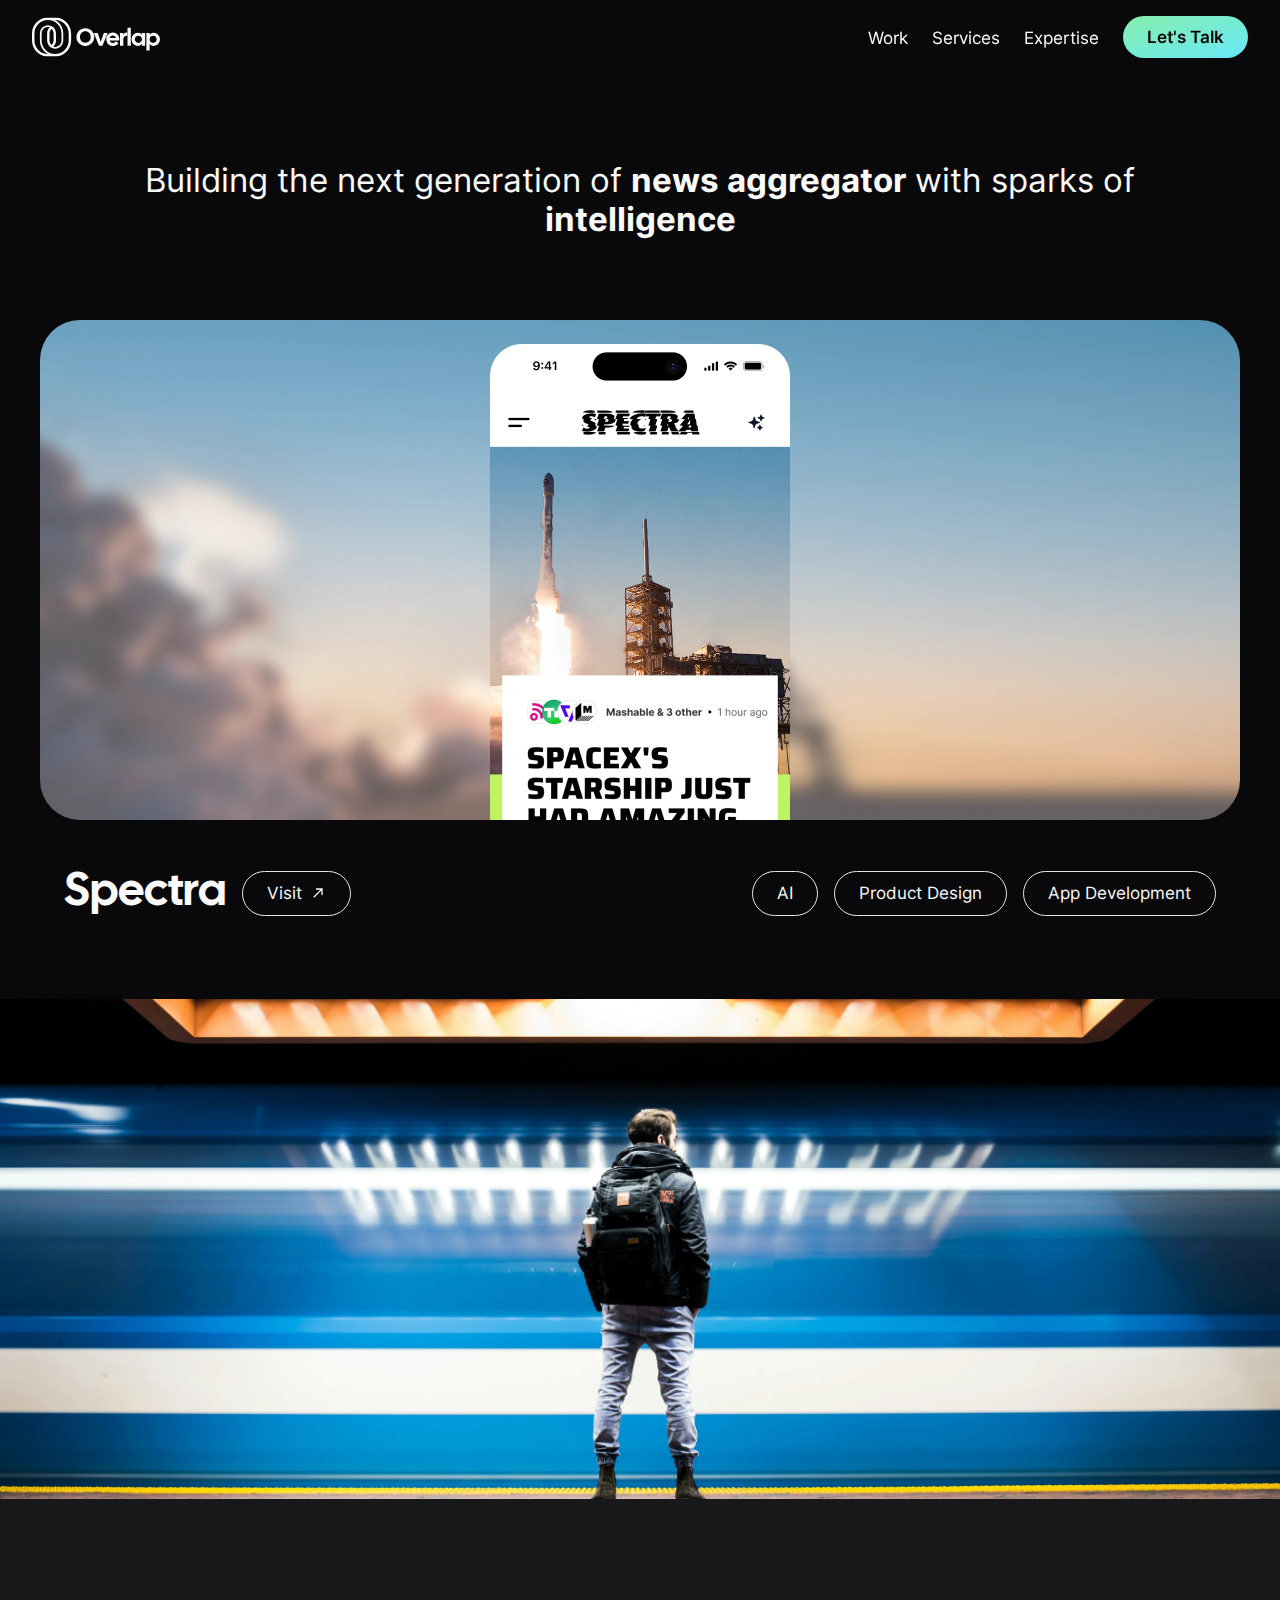
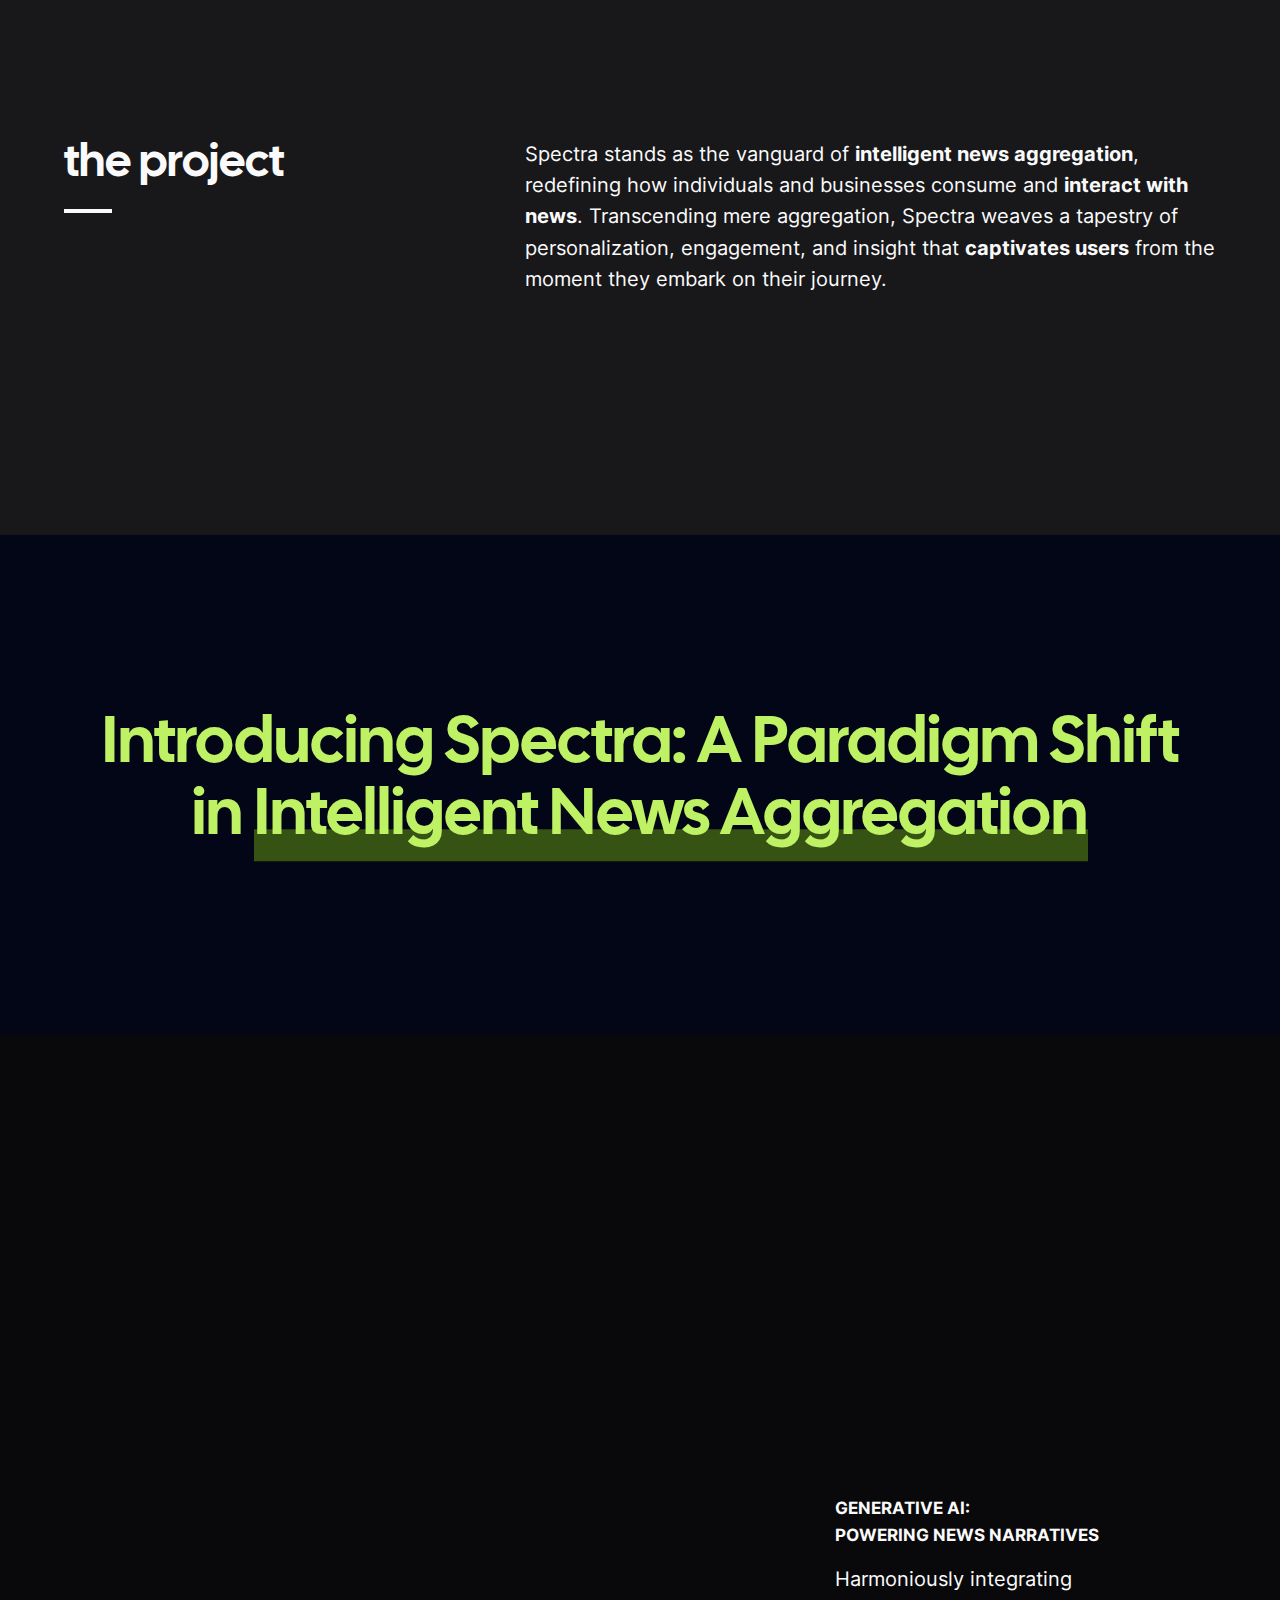
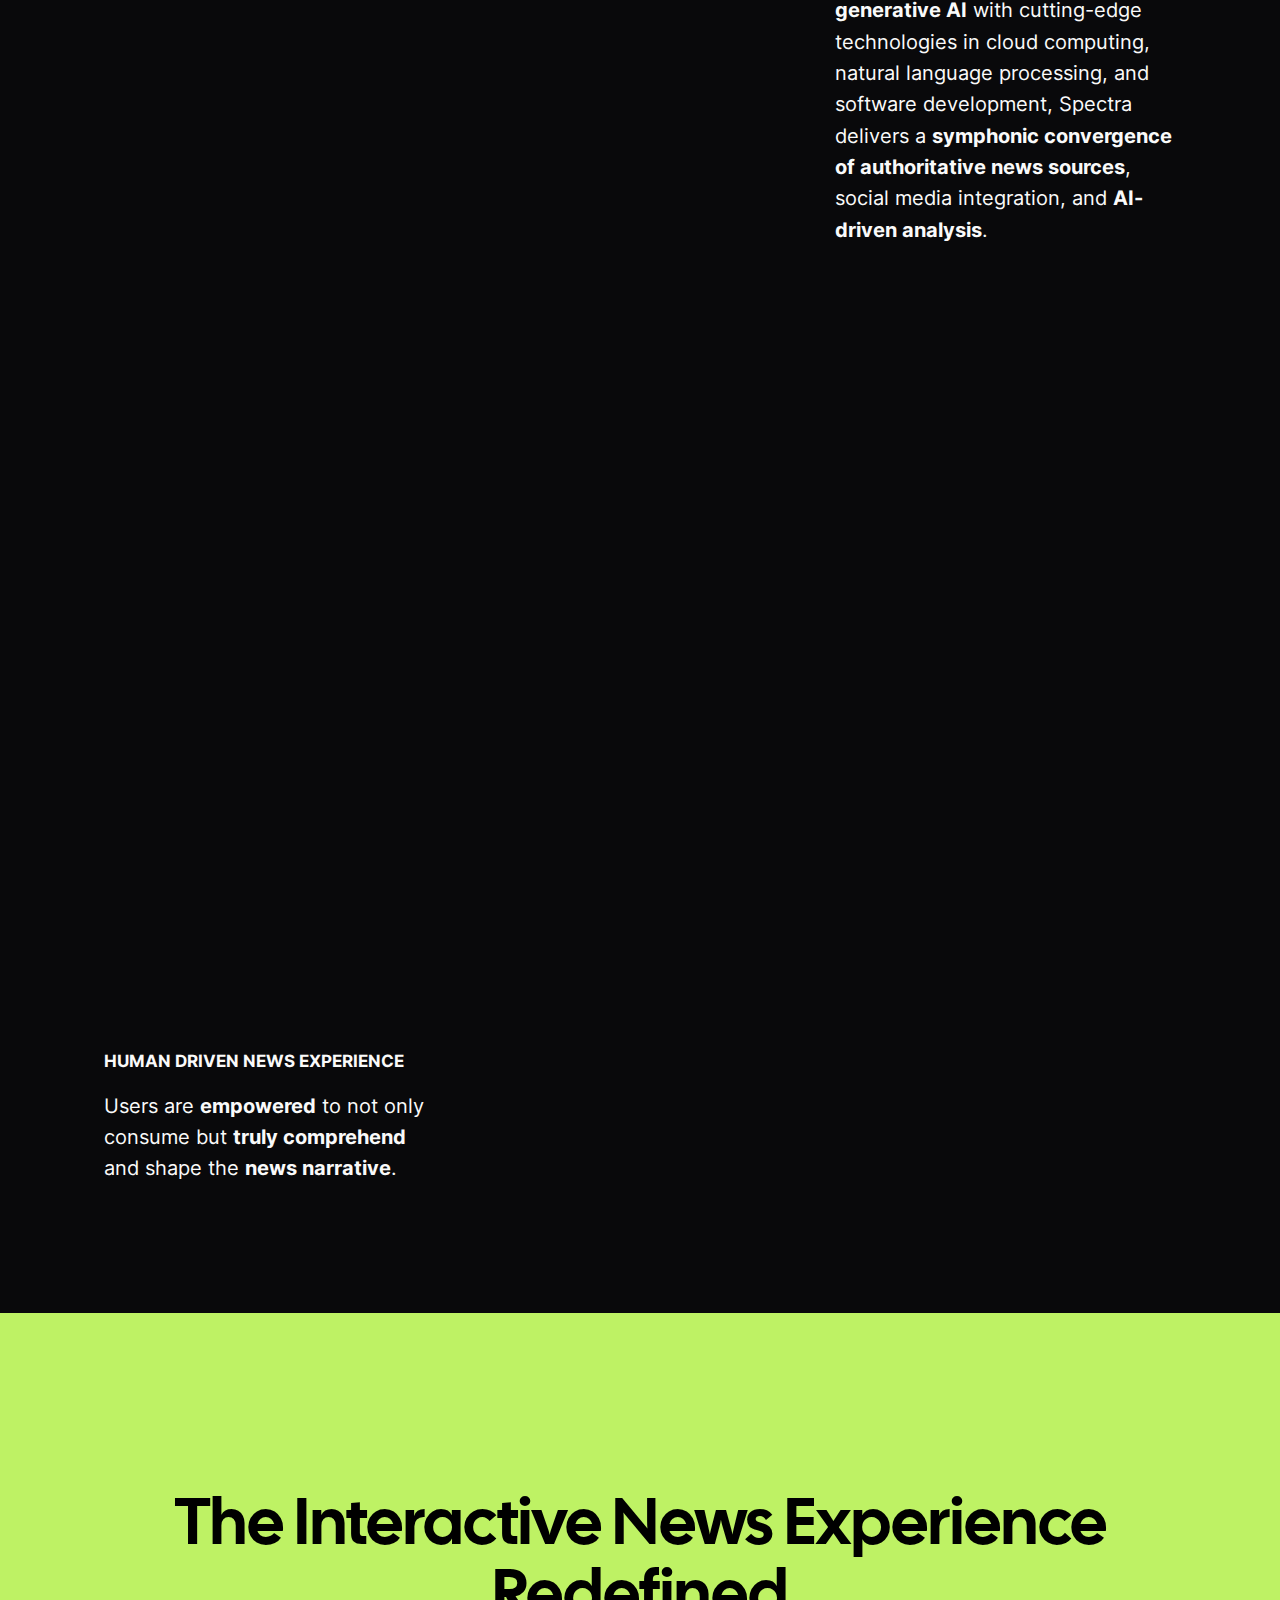
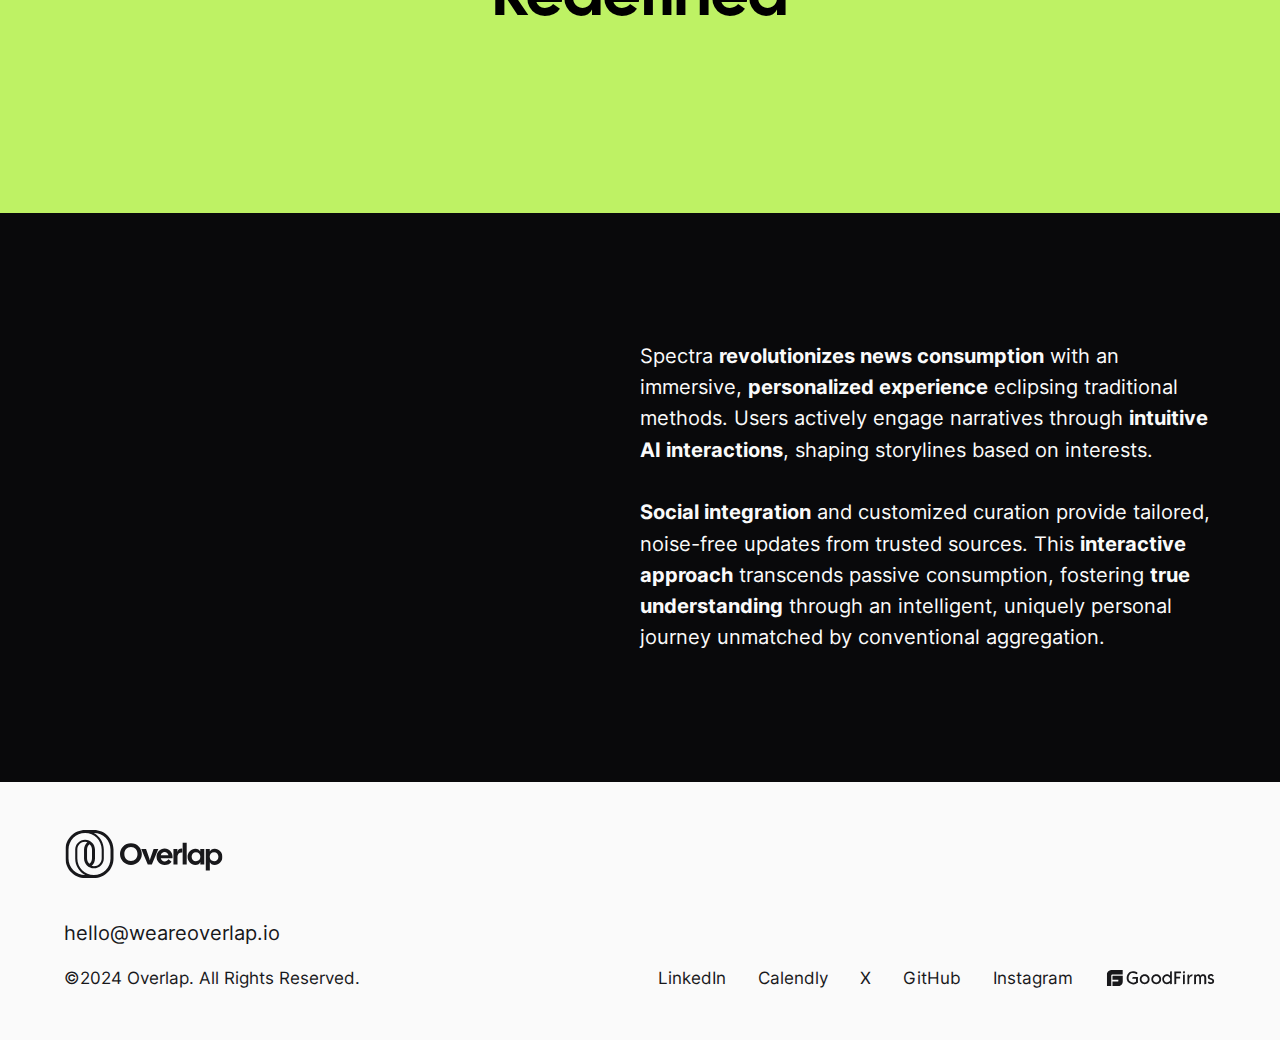
==== work/spectra/index.html @ ca57375c "Update from https://github.com/WeAreOverlap/astro-overlap-website/commit/2a3273e5caa249aabb0690906d7" ====
<!DOCTYPE html><html lang="en" class="h-full motion-safe:scroll-smooth" data-theme="dark"> <head><meta charset="UTF-8"><meta name="viewport" content="width=device-width"><meta name="generator" content="Astro v4.8.1"><title>Spectra: AI-Powered News Aggregation | Product Case Study</title><meta name="astro-view-transitions-enabled" content="true"><meta name="astro-view-transitions-fallback" content="animate"><meta name="description" content="We are Overlap. We build experience-first digital solutions."><!-- Sitemap --><link rel="sitemap" href="/sitemap-index.xml"><!-- Facebook Meta Tags --><meta property="og:title" content="Overlap"><meta property="og:type" content="website"><meta property="og:description" content="We are Overlap. We build experience-first digital solutions."><meta property="og:url" content="https://weareoverlap.io/"><meta property="og:image" content="https://weareoverlap.io/og-image.jpg"><!-- Twitter Meta Tags --><meta name="twitter:title" content="Overlap"><meta name="twitter:description" content="We are Overlap. We build experience-first digital solutions."><meta property="twitter:domain" content="https://weareoverlap.io/"><meta property="twitter:url" content="https://weareoverlap.io/"><meta name="twitter:image" content="https://weareoverlap.io/og-image.jpg"><meta name="twitter:card" content="summary_large_image"><!-- theme colors --><meta name="theme-color" content="#000000"><!-- Google Analytics --><script async src="https://www.googletagmanager.com/gtag/js?id=G-HFWYJ4C4JQ">
  // _
</script> <script>(function(){const id = "G-HFWYJ4C4JQ";

  (() => {
    window.dataLayer = window.dataLayer || [];
    function gtag() {
      dataLayer.push(arguments);
    }
    gtag('js', new Date());
    gtag('config', id);
  })();
})();</script><!-- initialize theme --><link rel="stylesheet" href="/_astro/index.C1uSgQ-Y.css">
<style>section[data-astro-cid-abkabo42]{overflow:clip}section[data-astro-cid-abkabo42] img[data-astro-cid-abkabo42]{-o-object-fit:cover;object-fit:cover;-o-object-position:top;object-position:top;animation:image-parallax linear both;animation-timeline:view(y)}@media (prefers-reduced-motion: reduce){section[data-astro-cid-abkabo42] img[data-astro-cid-abkabo42]{animation:none}}section.splash-component h2 strong{position:relative;display:inline-block}section.splash-component h2 strong:after{margin-top:-1.5rem;height:1rem;width:100%;border-color:currentColor;--tw-bg-opacity: 1;background-color:rgb(54 83 20 / var(--tw-bg-opacity));--tw-content: "";content:var(--tw-content)}@media (min-width: 640px){section.splash-component h2 strong:after{display:block;content:var(--tw-content);height:1.5rem}}@media (min-width: 1280px){section.splash-component h2 strong:after{content:var(--tw-content);height:2rem}}
</style><script type="module" src="/_astro/hoisted.CTef3Pqk.js"></script><style>[data-astro-transition-scope="astro-py5mjnzp-1"] { view-transition-name: Spectra; }@layer astro { ::view-transition-old(Spectra) { 
	animation-duration: 180ms;
	animation-timing-function: cubic-bezier(0.76, 0, 0.24, 1);
	animation-fill-mode: both;
	animation-name: astroFadeOut; }::view-transition-new(Spectra) { 
	animation-duration: 180ms;
	animation-timing-function: cubic-bezier(0.76, 0, 0.24, 1);
	animation-fill-mode: both;
	animation-name: astroFadeIn; }[data-astro-transition=back]::view-transition-old(Spectra) { 
	animation-duration: 180ms;
	animation-timing-function: cubic-bezier(0.76, 0, 0.24, 1);
	animation-fill-mode: both;
	animation-name: astroFadeOut; }[data-astro-transition=back]::view-transition-new(Spectra) { 
	animation-duration: 180ms;
	animation-timing-function: cubic-bezier(0.76, 0, 0.24, 1);
	animation-fill-mode: both;
	animation-name: astroFadeIn; } }[data-astro-transition-fallback="old"] [data-astro-transition-scope="astro-py5mjnzp-1"],
			[data-astro-transition-fallback="old"][data-astro-transition-scope="astro-py5mjnzp-1"] { 
	animation-duration: 180ms;
	animation-timing-function: cubic-bezier(0.76, 0, 0.24, 1);
	animation-fill-mode: both;
	animation-name: astroFadeOut; }[data-astro-transition-fallback="new"] [data-astro-transition-scope="astro-py5mjnzp-1"],
			[data-astro-transition-fallback="new"][data-astro-transition-scope="astro-py5mjnzp-1"] { 
	animation-duration: 180ms;
	animation-timing-function: cubic-bezier(0.76, 0, 0.24, 1);
	animation-fill-mode: both;
	animation-name: astroFadeIn; }[data-astro-transition=back][data-astro-transition-fallback="old"] [data-astro-transition-scope="astro-py5mjnzp-1"],
			[data-astro-transition=back][data-astro-transition-fallback="old"][data-astro-transition-scope="astro-py5mjnzp-1"] { 
	animation-duration: 180ms;
	animation-timing-function: cubic-bezier(0.76, 0, 0.24, 1);
	animation-fill-mode: both;
	animation-name: astroFadeOut; }[data-astro-transition=back][data-astro-transition-fallback="new"] [data-astro-transition-scope="astro-py5mjnzp-1"],
			[data-astro-transition=back][data-astro-transition-fallback="new"][data-astro-transition-scope="astro-py5mjnzp-1"] { 
	animation-duration: 180ms;
	animation-timing-function: cubic-bezier(0.76, 0, 0.24, 1);
	animation-fill-mode: both;
	animation-name: astroFadeIn; }</style><link rel="apple-touch-icon" sizes="57x57" href="/apple-touch-icon-57x57.png"><link rel="apple-touch-icon" sizes="60x60" href="/apple-touch-icon-60x60.png"><link rel="apple-touch-icon" sizes="72x72" href="/apple-touch-icon-72x72.png"><link rel="apple-touch-icon" sizes="76x76" href="/apple-touch-icon-76x76.png"><link rel="apple-touch-icon" sizes="114x114" href="/apple-touch-icon-114x114.png"><link rel="apple-touch-icon" sizes="120x120" href="/apple-touch-icon-120x120.png"><link rel="apple-touch-icon" sizes="144x144" href="/apple-touch-icon-144x144.png"><link rel="apple-touch-icon" sizes="152x152" href="/apple-touch-icon-152x152.png"><link rel="apple-touch-icon" sizes="167x167" href="/apple-touch-icon-167x167.png"><link rel="apple-touch-icon" sizes="180x180" href="/apple-touch-icon-180x180.png"><link rel="apple-touch-icon" sizes="1024x1024" href="/apple-touch-icon-1024x1024.png"><link rel="apple-touch-icon" sizes="180x180" href="/apple-touch-icon-precomposed.png"><link rel="apple-touch-icon" sizes="180x180" href="/apple-touch-icon.png"><meta name="apple-mobile-web-app-capable" content="yes"><meta name="apple-mobile-web-app-status-bar-style" content="black"><meta name="apple-mobile-web-app-title" content="Overlap"><link rel="manifest" href="/manifest.webmanifest"><meta name="mobile-web-app-capable" content="yes"><meta name="theme-color" content="#09090B"><meta name="application-name" content="Overlap"><meta name="msapplication-TileColor" content="#09090B"><meta name="msapplication-TileImage" content="/mstile-144x144.png"><meta name="msapplication-config" content="/browserconfig.xml"><link rel="icon" type="image/x-icon" href="/favicon.ico" media="(prefers-color-scheme: light)"><link rel="icon" type="image/png" sizes="16x16" href="/favicon-16x16.png"  media="(prefers-color-scheme: light)"><link rel="icon" type="image/png" sizes="32x32" href="/favicon-32x32.png"  media="(prefers-color-scheme: light)"><link rel="icon" type="image/png" sizes="48x48" href="/favicon-48x48.png"  media="(prefers-color-scheme: light)"><link rel="icon" type="image/svg+xml" href="/favicon.svg"><link rel="icon" type="image/x-icon" href="/favicon-dark.ico" media="(prefers-color-scheme: dark)"><link rel="icon" type="image/png" sizes="16x16" href="/favicon-16x16-dark.png"  media="(prefers-color-scheme: dark)"><link rel="icon" type="image/png" sizes="32x32" href="/favicon-32x32-dark.png"  media="(prefers-color-scheme: dark)"><link rel="icon" type="image/png" sizes="48x48" href="/favicon-48x48-dark.png"  media="(prefers-color-scheme: dark)"><link rel="mask-icon" href="/safari-pinned-tab.svg" color="#09090B"><link rel="yandex-tableau-widget" href="/yandex-browser-manifest.json"></head> <body class="h-full overflow-x-hidden bg-default text-default text-base selection:bg-secondary selection:text-white"> <header id="page-header" class="fixed top-0 z-20 flex w-full items-center justify-between border-b border-transparent px-8 py-4 text-default" data-astro-transition-persist="header" data-astro-cid-4wsjtibl> <button id="open-nav-button" type="button" class="btn sm:hidden" aria-label="Navigation" data-astro-cid-4wsjtibl> <svg width="1em" height="1em" viewBox="0 0 24 24" class="size-8" data-astro-cid-4wsjtibl data-icon="mdi:menu">  <symbol id="ai:mdi:menu"><path fill="currentColor" d="M3 6h18v2H3zm0 5h18v2H3zm0 5h18v2H3z"/></symbol><use xlink:href="#ai:mdi:menu"></use>  </svg> </button> <a class="absolute left-1/2 top-1/2 flex -translate-x-1/2 -translate-y-1/2 transform items-center gap-3 hover:!text-default sm:relative sm:left-auto sm:transform-none" href="/" data-astro-cid-4wsjtibl> <h1 class="sr-only" data-astro-cid-4wsjtibl>Overlap</h1> <svg width="3.28em" height="1em" viewBox="0 0 1779 544" class="h-10 w-32" data-astro-cid-4wsjtibl data-icon="wordmark">  <symbol id="ai:local:wordmark"><g fill="currentColor"><path d="M1589.7 460V215.2h45.22v28.56c9.52-19.38 25.5-32.3 56.44-32.3 48.62 0 87.38 41.82 87.38 92.82 0 51-38.76 92.14-87.38 92.14-30.26 0-46.24-12.24-55.76-30.6V460h-45.9Zm44.54-155.72c0 27.54 19.38 50.66 49.64 50.66 29.24 0 48.96-24.14 48.96-51 0-27.54-19.72-51-48.96-51-30.26 0-49.64 23.8-49.64 51.34Zm-163.27 92.14c-48.62 0-87.38-41.14-87.38-92.14s38.76-92.82 87.38-92.82c30.6 0 46.58 12.58 56.1 31.62V215.2h45.56V392h-44.54v-28.9c-9.52 20.06-25.5 33.32-57.12 33.32Zm-41.48-92.48c0 26.86 19.72 51 48.96 51 30.26 0 49.64-23.12 49.64-50.66 0-27.54-19.38-51.34-49.64-51.34-29.24 0-48.96 23.46-48.96 51ZM1327.54 392V143.8h45.9V392h-45.9Zm-104.35 0V215.2h44.54v33.66c6.12-25.5 24.14-39.44 54.74-37.74v43.18h-6.46c-26.52 0-46.92 17.68-46.92 47.26V392h-45.9Zm-99.71 4.42c-54.74 0-91.46-41.48-91.46-92.48 0-51 38.42-93.16 91.46-93.16 53.04 0 89.76 42.16 89.76 93.16 0 5.1-.34 10.54-1.36 16.32h-132.26c5.1 20.74 20.74 35.36 43.86 35.36 19.72 0 35.02-10.2 43.18-23.8l35.7 26.86c-14.28 22.1-43.86 37.74-78.88 37.74Zm-43.86-110.5H1167c-5.1-19.72-21.76-35.7-44.2-35.7-21.76 0-38.08 14.62-43.18 35.7ZM932.109 392l-73.78-176.8h54.4l35.36 100.98c3.06 8.5 5.78 19.04 7.48 28.22 1.7-9.18 4.42-19.72 7.48-28.22l35.36-100.98h53.381L978.349 392h-46.24ZM741.6 396.42c-70.72 0-124.1-55.08-124.1-123.08 0-68.34 53.38-123.76 124.1-123.76 70.38 0 123.42 55.42 123.42 123.76 0 68-53.04 123.08-123.42 123.08Zm-74.8-123.08c0 43.18 28.56 78.88 74.8 78.88 45.9 0 74.12-35.7 74.12-78.88 0-43.18-28.22-79.56-74.12-79.56-46.24 0-74.8 36.38-74.8 79.56Z"/><path fill-rule="evenodd" d="M222 0C99.393 0 0 99.393 0 222v100c0 122.607 99.393 222 222 222h100c122.607 0 222-99.393 222-222V222C544 99.393 444.607 0 322 0H222Zm22 222c0-24.033 10.858-45.54 27.999-59.87C289.128 176.45 300 197.956 300 222v100c0 24.034-10.858 45.541-27.999 59.871C254.872 367.551 244 346.044 244 322V222ZM222 34C118.171 34 34 118.171 34 222v100c0 103.83 84.171 188 188 188h1.927C156.214 474.604 110 403.699 110 322V222c0-61.856 50.144-112 112-112s112 50.144 112 112v100c0 33.512-14.722 63.575-38.021 84.09A87.996 87.996 0 0 0 322 410c48.601 0 88-39.399 88-88V222c0-103.829-84.17-188-188-188Zm212 188c0-81.699-46.214-152.604-113.926-188H322c103.83 0 188 84.171 188 188v100c0 103.83-84.17 188-188 188-103.829 0-188-84.17-188-188V222c0-48.601 39.399-88 88-88a87.974 87.974 0 0 1 26.021 3.911C224.722 158.425 210 188.489 210 222v100c0 61.044 51.02 112 112 112 61.856 0 112-50.144 112-112V222Z" clip-rule="evenodd"/></g></symbol><use xlink:href="#ai:local:wordmark"></use>  </svg> </a> <div data-astro-cid-4wsjtibl> <div class="flex items-center gap-6" data-astro-cid-4wsjtibl> <nav class="hidden sm:block" data-astro-cid-4wsjtibl> <ul class="flex items-center gap-6" data-astro-cid-4wsjtibl> <li data-astro-cid-4wsjtibl> <a class="text-sm" href="/#work" data-astro-cid-4wsjtibl> Work </a> </li><li data-astro-cid-4wsjtibl> <a class="text-sm" href="/#services" data-astro-cid-4wsjtibl> Services </a> </li><li data-astro-cid-4wsjtibl> <a class="text-sm" href="/#expertise" data-astro-cid-4wsjtibl> Expertise </a> </li> </ul> </nav> <a class="rounded-full bg-gradient-to-br from-green-300 to-cyan-300 px-6 py-2 text-center font-semibold text-black text-sm hover:text-black hidden sm:block" aria-label="Let's Talk" href="mailto:hello@weareoverlap.io?subject=Let's talk!" target="_blank"> Let&#39;s Talk </a> <!--
  negative margin is sum of button width (6) and gap size of flex parent (6)
  TODO don't hardcode these values
--><button id="theme-switcher" type="button" class="-ml-12 origin-[right_center] scale-0 transition-all duration-500" data-astro-cid-grqczixo> <div id="icon-theme-light" data-astro-cid-grqczixo> <svg width="1em" height="1em" viewBox="0 0 24 24" class="size-6" data-astro-cid-grqczixo data-icon="mdi:white-balance-sunny">  <symbol id="ai:mdi:white-balance-sunny"><path fill="currentColor" d="m3.55 19.09l1.41 1.41l1.8-1.79l-1.42-1.42M12 6c-3.31 0-6 2.69-6 6s2.69 6 6 6s6-2.69 6-6c0-3.32-2.69-6-6-6m8 7h3v-2h-3m-2.76 7.71l1.8 1.79l1.41-1.41l-1.79-1.8M20.45 5l-1.41-1.4l-1.8 1.79l1.42 1.42M13 1h-2v3h2M6.76 5.39L4.96 3.6L3.55 5l1.79 1.81zM1 13h3v-2H1m12 9h-2v3h2"/></symbol><use xlink:href="#ai:mdi:white-balance-sunny"></use>  </svg> <span class="sr-only" data-astro-cid-grqczixo>Use light theme</span> </div> <div id="icon-theme-dark" class="hidden" data-astro-cid-grqczixo> <svg width="1em" height="1em" viewBox="0 0 24 24" class="size-6" data-astro-cid-grqczixo data-icon="mdi:weather-night">  <symbol id="ai:mdi:weather-night"><path fill="currentColor" d="m17.75 4.09l-2.53 1.94l.91 3.06l-2.63-1.81l-2.63 1.81l.91-3.06l-2.53-1.94L12.44 4l1.06-3l1.06 3zm3.5 6.91l-1.64 1.25l.59 1.98l-1.7-1.17l-1.7 1.17l.59-1.98L15.75 11l2.06-.05L18.5 9l.69 1.95zm-2.28 4.95c.83-.08 1.72 1.1 1.19 1.85c-.32.45-.66.87-1.08 1.27C15.17 23 8.84 23 4.94 19.07c-3.91-3.9-3.91-10.24 0-14.14c.4-.4.82-.76 1.27-1.08c.75-.53 1.93.36 1.85 1.19c-.27 2.86.69 5.83 2.89 8.02a9.96 9.96 0 0 0 8.02 2.89m-1.64 2.02a12.08 12.08 0 0 1-7.8-3.47c-2.17-2.19-3.33-5-3.49-7.82c-2.81 3.14-2.7 7.96.31 10.98c3.02 3.01 7.84 3.12 10.98.31"/></symbol><use xlink:href="#ai:mdi:weather-night"></use>  </svg> <span class="sr-only" data-astro-cid-grqczixo>Use dark theme</span> </div> </button>   </div> <div id="menu-modal" class="modal hidden" aria-hidden="true" data-astro-cid-4wsjtibl> <div class="fixed inset-0 bg-default px-8 py-4 text-default" data-astro-cid-4wsjtibl> <div class="flex flex-col space-y-8" role="dialog" aria-modal="true" data-astro-cid-4wsjtibl> <header class="text-left" data-astro-cid-4wsjtibl> <button id="close-nav-button" type="button" class="btn" aria-label="Close navigation" data-astro-cid-4wsjtibl> <svg width="1em" height="1em" viewBox="0 0 24 24" class="size-8" data-astro-cid-4wsjtibl data-icon="mdi:close">  <symbol id="ai:mdi:close"><path fill="currentColor" d="M19 6.41L17.59 5L12 10.59L6.41 5L5 6.41L10.59 12L5 17.59L6.41 19L12 13.41L17.59 19L19 17.59L13.41 12z"/></symbol><use xlink:href="#ai:mdi:close"></use>  </svg> </button> </header> <div class="flex justify-center" data-astro-cid-4wsjtibl> <svg width="1em" height="1em" viewBox="0 0 544 544" class="size-16" data-astro-cid-4wsjtibl data-icon="logomark">  <symbol id="ai:local:logomark"><path fill="currentColor" fill-rule="evenodd" d="M222 0C99.393 0 0 99.393 0 222v100c0 122.607 99.393 222 222 222h100c122.607 0 222-99.393 222-222V222C544 99.393 444.607 0 322 0H222Zm22 222c0-24.033 10.858-45.54 27.999-59.87C289.128 176.45 300 197.956 300 222v100c0 24.034-10.858 45.541-27.999 59.871C254.872 367.551 244 346.044 244 322V222ZM222 34C118.171 34 34 118.171 34 222v100c0 103.83 84.171 188 188 188h1.927C156.214 474.604 110 403.699 110 322V222c0-61.856 50.144-112 112-112s112 50.144 112 112v100c0 33.512-14.722 63.575-38.021 84.09A87.996 87.996 0 0 0 322 410c48.601 0 88-39.399 88-88V222c0-103.829-84.17-188-188-188Zm212 188c0-81.699-46.214-152.604-113.926-188H322c103.83 0 188 84.171 188 188v100c0 103.83-84.17 188-188 188-103.829 0-188-84.17-188-188V222c0-48.601 39.399-88 88-88a87.974 87.974 0 0 1 26.021 3.911C224.722 158.425 210 188.489 210 222v100c0 61.044 51.02 112 112 112 61.856 0 112-50.144 112-112V222Z" clip-rule="evenodd"/></symbol><use xlink:href="#ai:local:logomark"></use>  </svg> </div> <nav data-astro-cid-4wsjtibl> <ul class="flex flex-col" data-astro-cid-4wsjtibl> <li data-astro-cid-4wsjtibl> <a class="block py-4 text-center text-xl" href="/#work" data-astro-cid-4wsjtibl> Work </a> </li><li data-astro-cid-4wsjtibl> <a class="block py-4 text-center text-xl" href="/#services" data-astro-cid-4wsjtibl> Services </a> </li><li data-astro-cid-4wsjtibl> <a class="block py-4 text-center text-xl" href="/#expertise" data-astro-cid-4wsjtibl> Expertise </a> </li> </ul> </nav> <a class="rounded-full bg-gradient-to-br from-green-300 to-cyan-300 px-6 py-2 text-center font-semibold text-black text-sm hover:text-black m-auto mt-20" aria-label="Let's Talk" href="mailto:hello@weareoverlap.io?subject=Let's talk!" target="_blank"> Let&#39;s Talk </a> </div> </div> </div> </div> </header>  <noscript> <style>
    #open-nav-button {
      display: none;
    }
  </style> </noscript>   <article class="mb-10 mt-20 flex flex-col items-center px-5 sm:mb-20 sm:px-10"> <section class="flex h-60 max-w-6xl items-center"> <p class="w-full text-center text-2xl"> <fragment>
Building the next generation of <strong>news aggregator</strong> with sparks
      of <strong>intelligence</strong> </fragment> </p> </section> <section class="flex h-[200px] max-w-7xl overflow-hidden rounded-2xl bg-cover md:h-[300px] lg:h-[400px] lg:rounded-3xl xl:h-[500px] xl:rounded-[40px]" data-astro-transition-scope="astro-py5mjnzp-1"> <img src="/_astro/spectra-cover-full.CQCT8X9w_Z2eES1l.webp" class="object-cover" alt="Cover image of project Spectra" width="2560" height="1000" loading="lazy" decoding="async"> </section> <section class="flex w-full max-w-6xl flex-col justify-between gap-8 pt-4 text-center text-sm sm:flex-row sm:gap-6 sm:text-base md:pt-8 lg:gap-8 lg:pt-12 lg:text-lg"> <div class="flex flex-row justify-between gap-4"> <h1 class="text-4xl">Spectra</h1> <a href="https://spectra.weareoverlap.io/" target="_blank" class="flex cursor-pointer items-center gap-2 rounded-full border px-4 py-1 text-xs sm:self-center lg:px-6 lg:py-2 lg:text-sm">
Visit
<svg width="1em" height="1em" viewBox="0 0 24 24" class="size-4" data-icon="mdi:arrow-top-right">  <symbol id="ai:mdi:arrow-top-right"><path fill="currentColor" d="M5 17.59L15.59 7H9V5h10v10h-2V8.41L6.41 19z"/></symbol><use xlink:href="#ai:mdi:arrow-top-right"></use>  </svg> </a> </div> <ul class="flex gap-2 text-xs lg:gap-4 lg:text-sm"> <li class="self-center rounded-full border px-4 py-1 lg:px-6 lg:py-2"> AI </li><li class="self-center rounded-full border px-4 py-1 lg:px-6 lg:py-2"> Product Design </li><li class="self-center rounded-full border px-4 py-1 lg:px-6 lg:py-2"> App Development </li> </ul> </section> </article> <section class="splash-component flex undefined relative h-[250px] md:h-[300px] lg:h-[400px] xl:h-[500px]" data-astro-cid-abkabo42> <h2 class="absolute undefined selection:bg-current left-1/2 top-1/2 w-full px-10 xl:px-20 translate-x-[-50%] translate-y-[-50%] text-center text-4xl lg:text-6xl" data-astro-cid-abkabo42>  </h2> <img src="/_astro/william-daigneault-M7v9MSZIOCY-unsplash.X9BqY78c_Z2iljgQ.webp" alt="Splash image of a guy standing in front of a subway station" data-astro-cid-abkabo42 width="5391" height="2442" loading="lazy" decoding="async"> </section> <section class="flex flex-col undefined px-5 sm:px-10 bg-offset lg:py-40 py-20 xl:py-60 items-center justify-center"> <div class="flex w-full max-w-6xl flex-col gap-12 sm:flex-row sm:gap-0"> <h3 class="undefined relative text-default basis-2/5 flexflex-col w-full text-4xl after:content-[''] after:block after:w-12 after:h-6 after:border-current after:border-b-4"> the project </h3> <p class="basis-3/5"> <fragment>
Spectra stands as the vanguard of <strong>intelligent news aggregation</strong>, redefining how individuals and businesses consume and <strong>interact with news</strong>. Transcending mere aggregation, Spectra weaves a tapestry of
      personalization, engagement, and insight that <strong>captivates users</strong> from the moment they embark on their journey.
</fragment> </p> </div> </section> <section class="splash-component flex bg-slate-950 relative h-[250px] md:h-[300px] lg:h-[400px] xl:h-[500px]" data-astro-cid-abkabo42> <h2 class="absolute text-lime-300 selection:bg-current left-1/2 top-1/2 w-full px-10 xl:px-20 translate-x-[-50%] translate-y-[-50%] text-center text-4xl lg:text-6xl" data-astro-cid-abkabo42> <fragment><h2>
Introducing Spectra: A Paradigm Shift in <strong>Intelligent News Aggregation</strong> </h2> </fragment> </h2>  </section> <section class="bg-image m-auto flex max-w-6xl flex-col gap-12 px-5 py-10 sm:px-10 sm:py-20 lg:flex-row xl:py-32"> <div class=" basis-4/6"> <img src="/_astro/spectra-home-view.Bn-rABTv_ZETLH6.webp" class="rounded-2xl" sizes="(min-width: 1024px) 33vw, (min-width: 768px) 50vw, 100vw" alt="image of mobile devices on a table" width="1080" height="1080" loading="lazy" decoding="async"> </div> <div class="basis-2/6 self-end"> <p class="mb-4 font-bold uppercase text-sm"> Generative AI:<br /> Powering News Narratives </p> <p> <fragment>
Harmoniously integrating <strong>generative AI</strong> with cutting-edge technologies
      in cloud computing, natural language processing, and software development,
      Spectra delivers a <strong>symphonic convergence of authoritative news sources</strong>, social media integration, and <strong>AI-driven analysis</strong>.
</fragment> </p> </div> </section> <section class="bg-image m-auto flex max-w-6xl flex-col gap-12 px-5 py-10 sm:px-10 sm:py-20 lg:flex-row xl:py-32"> <div class="lg:order-last basis-4/6"> <img src="/_astro/spectra-article-view.6WXS5nk2_Z2eX4D2.webp" class="rounded-2xl" sizes="(min-width: 1024px) 33vw, (min-width: 768px) 50vw, 100vw" alt="image of mobile devices on a table" width="1080" height="1080" loading="lazy" decoding="async"> </div> <div class="basis-2/6 self-end"> <p class="mb-4 font-bold uppercase text-sm"> Human Driven News Experience </p> <p> <fragment>
Users are <strong>empowered</strong> to not only consume but <strong>truly comprehend</strong> and shape the <strong>news narrative</strong>.
</fragment> </p> </div> </section> <section class="splash-component flex bg-lime-300 relative h-[250px] md:h-[300px] lg:h-[400px] xl:h-[500px]" data-astro-cid-abkabo42> <h2 class="absolute text-black selection:bg-current left-1/2 top-1/2 w-full px-10 xl:px-20 translate-x-[-50%] translate-y-[-50%] text-center text-4xl lg:text-6xl" data-astro-cid-abkabo42> <fragment>The Interactive News Experience Redefined</fragment> </h2>  </section> <section class="content-right-component flex flex-col undefined px-5 sm:px-10 py-10 sm:py-20 xl:py-32 items-center justify-center"> <div class="flex w-full max-w-6xl flex-row"> <p class="undefined sm:basis-1/2 ml-auto"> <fragment>Spectra <strong>revolutionizes news consumption</strong> with an immersive,
<strong>personalized experience</strong> eclipsing traditional methods. Users
      actively engage narratives through <strong>intuitive AI interactions</strong>, shaping storylines based on interests.<br><br> <strong>Social integration</strong> and customized curation provide tailored,
      noise-free updates from trusted sources. This <strong>interactive approach</strong> transcends passive consumption, fostering <strong>true understanding</strong> through an intelligent, uniquely personal journey unmatched by conventional
      aggregation.</fragment> </p> </div> </section>  <footer data-theme="light" id="footer" class="flex flex-col justify-between bg-default px-8 py-6 pt-20 text-default md:flex-row md:items-end lg:px-16 lg:py-12"> <div class="mb-8 flex flex-col gap-10 md:mb-0"> <svg width="3.28em" height="1em" viewBox="0 0 1779 544" class="h-12 w-40" data-icon="wordmark">  <use xlink:href="#ai:local:wordmark"></use>  </svg> <div class="flex flex-col justify-items-end gap-4"> <div> <a class="text-md" href="mailto:hello@weareoverlap.io?subject=Let's talk!" target="_blank">hello@weareoverlap.io</a> </div> <span class="hidden text-sm md:block">&copy;2024 Overlap. All Rights Reserved.</span> </div> </div> <ul class="xs:flex-row flex flex-wrap justify-start gap-4 *:text-sm md:flex-col lg:flex-row lg:gap-8"> <li> <a href="https://www.linkedin.com/company/weareoverlap/" target="_blank" aria-label="Overlap on LinkedIn"> LinkedIn </a> </li><li> <a href="https://calendly.com/hello-overlap/lets-talk/" target="_blank" aria-label="Overlap on Calendly"> Calendly </a> </li><li> <a href="https://x.com/WeAreOverlap/" target="_blank" aria-label="Overlap on X"> X </a> </li><li> <a href="https://github.com/WeAreOverlap/" target="_blank" aria-label="Overlap on GitHub"> GitHub </a> </li><li> <a href="https://www.instagram.com/weareoverlap.io/" target="_blank" aria-label="Overlap on Instagram"> Instagram </a> </li> <li class="flex items-center"> <a class="flex align-middle" href="https://goodfirms.co/company/overlap" target="_blank" aria-label="Overlap profile in GoodFirms"> <svg width="6.74em" height="1em" viewBox="0 0 175 26" class="h-4" data-icon="goodfirms-logo">  <symbol id="ai:local:goodfirms-logo"><path fill="currentColor" d="M10.647 9.162s-1.485-.124-1.485 1.114v5.695h9.533v1.733s0 .867-.866.867H9.162V26h10.4s6.314-.99 6.314-7.429v-9.41H10.647zM25.752 0H6.933C.124 1.61 0 7.181 0 7.181V26h7.181V8.914c0-1.486 1.485-1.733 1.485-1.733h17.086V0zm24.762 20.552c-.495.371-.866.619-1.114.743-.866.619-1.857.99-2.6 1.362-1.238.495-2.228.743-3.219.743-3.219 0-5.943-.99-8.171-2.971s-3.22-4.581-3.22-7.552.991-5.448 2.972-7.676c1.981-2.105 4.333-3.219 7.181-3.219 1.114 0 2.353.248 3.714.619 1.734.495 3.095 1.362 4.086 2.352l-1.857 2.105c-.744-.743-1.857-1.362-3.095-1.733a12.22 12.22 0 0 0-2.972-.371c-1.981 0-3.591.743-4.952 2.352S35.285 10.771 35.285 13s.744 3.962 2.229 5.448 3.467 2.105 5.695 2.105c.991 0 1.982-.248 2.972-.867.867-.619 1.238-.99 1.238-.99v-4.581h-6.314l.991-2.724h8.418v9.162zm18.943-5.448c0 2.229-.743 4.086-2.353 5.695s-3.466 2.352-5.695 2.352c-2.104 0-3.961-.743-5.571-2.352s-2.353-3.467-2.353-5.695.743-4.086 2.229-5.695 3.342-2.476 5.571-2.476c2.353 0 4.333.743 5.942 2.352 1.486 1.486 2.229 3.467 2.229 5.819zm-2.972 0c0-1.486-.495-2.724-1.485-3.714s-2.229-1.486-3.714-1.486c-1.362 0-2.6.495-3.467 1.61-.99 1.114-1.485 2.229-1.485 3.591 0 1.486.495 2.6 1.485 3.714a4.96 4.96 0 0 0 3.591 1.486c1.362 0 2.476-.495 3.467-1.486 1.113-1.114 1.733-2.229 1.609-3.714zm21.791 0c0 2.229-.743 4.086-2.353 5.695s-3.467 2.352-5.695 2.352c-2.105 0-3.962-.743-5.571-2.352s-2.353-3.467-2.353-5.695.743-4.086 2.228-5.695 3.343-2.476 5.571-2.476c2.353 0 4.333.743 5.943 2.352 1.362 1.486 2.229 3.467 2.229 5.819zm-2.972 0c0-1.486-.495-2.724-1.486-3.714s-2.228-1.486-3.714-1.486c-1.362 0-2.6.495-3.466 1.61-.991 1.114-1.486 2.229-1.486 3.591 0 1.486.495 2.6 1.486 3.714.99.99 2.228 1.486 3.591 1.486s2.476-.495 3.466-1.486c1.114-1.114 1.61-2.229 1.61-3.714zm20.305 7.676-2.723.371v-2.6l-.62.619c-.494.495-1.113.867-1.733 1.238a7.984 7.984 0 0 1-2.972.619c-2.105 0-3.962-.743-5.324-2.352-1.485-1.61-2.228-3.467-2.228-5.571 0-2.229.743-4.21 2.228-5.695s3.219-2.352 5.324-2.352c1.238 0 2.228.248 3.095.619.619.248 1.114.619 1.609 1.114.125.248.248.371.495.619V2.476l2.848-.371v20.676zm-2.6-7.429c0-1.486-.495-2.848-1.61-3.962s-2.229-1.61-3.591-1.61c-1.485 0-2.723.495-3.591 1.486s-1.362 2.229-1.362 3.591c0 1.61.495 2.848 1.362 3.838s2.105 1.486 3.467 1.486 2.6-.495 3.714-1.362c1.114-.99 1.61-2.105 1.61-3.467zm17.829-10.029h-8.048v5.448h6.314v2.848h-6.314v9.038l-3.095.495V2.476h10.647l.495 2.848zm6.438-1.61-1.981 2.476-1.857-2.476 1.981-2.476 1.857 2.476zm-.619 19.067-2.847.371V7.8l2.847-.495v15.476zm13.124-15.6-1.363 3.095h-.494c-.248 0-.619 0-.867.124-.247 0-.619.124-.866.248-.619.248-1.114.867-1.61 1.733a7.101 7.101 0 0 0-.743 3.095v7.181l-2.848.495V7.8l2.724-.495v3.219c.371-.495.743-1.114 1.114-1.733.494-.619 1.113-.99 1.733-1.238.372-.124.991-.248 1.857-.371h1.363zm21.418 15.6-2.847.371V12.629c0-.991-.248-1.733-.619-2.105-.372-.495-1.114-.619-1.857-.619-.991 0-1.734.371-2.353 1.238a3.49 3.49 0 0 0-.495 1.857v9.781l-2.847.495V12.752c0-.867-.248-1.61-.619-2.105s-.991-.743-1.734-.743h-.248c-.99 0-1.734.371-2.228 1.238-.372.619-.495 1.486-.495 2.476v9.162l-2.972.495V7.8l2.723-.495v1.981c.248-.495.619-.867.867-1.114a3.84 3.84 0 0 1 2.723-1.114c1.114 0 1.982.124 2.601.495.494.248.99.867 1.485 1.857.991-1.61 2.353-2.352 4.21-2.352 1.734 0 3.095.495 3.961 1.733.743.867 1.114 2.352 1.114 4.086v9.905h-.372zm13.248-4.705c0 1.362-.495 2.6-1.485 3.467s-2.229 1.362-3.714 1.362a6.714 6.714 0 0 1-3.095-.743c-.867-.495-1.61-1.114-2.105-1.857l1.981-1.857c.125.248.248.371.372.495.743.743 1.61 1.114 2.723 1.114.744 0 1.363-.248 1.734-.619s.619-.867.619-1.61-.495-1.362-1.485-1.61l-3.219-.99c-.867-.495-1.61-.99-1.982-1.486-.495-.619-.743-1.486-.743-2.6 0-1.362.495-2.476 1.485-3.343s2.105-1.362 3.467-1.362c.991 0 1.981.248 2.848.743s1.485.99 1.857 1.486l-1.61 2.229c-.247-.248-.495-.495-.866-.743-.743-.495-1.362-.743-1.981-.743s-1.114.124-1.486.371a1.76 1.76 0 0 0-.743 1.486c0 .619.247 1.114.619 1.362s1.238.495 2.476.743 2.229.867 2.972 1.61c.99.867 1.362 1.857 1.362 3.095z"/></symbol><use xlink:href="#ai:local:goodfirms-logo"></use>  </svg> </a> </li> </ul> </footer> </body></html>
---- _astro/index.C1uSgQ-Y.css ----
*,:before,:after{box-sizing:border-box;border-width:0;border-style:solid;border-color:#e5e7eb}:before,:after{--tw-content:""}html,:host{line-height:1.5;-webkit-text-size-adjust:100%;-moz-tab-size:4;-o-tab-size:4;tab-size:4;font-family:Inter Variable,ui-sans-serif,system-ui,sans-serif,"Apple Color Emoji","Segoe UI Emoji",Segoe UI Symbol,"Noto Color Emoji";font-feature-settings:normal;font-variation-settings:normal;-webkit-tap-highlight-color:transparent}body{margin:0;line-height:inherit}hr{height:0;color:inherit;border-top-width:1px}abbr:where([title]){-webkit-text-decoration:underline dotted;text-decoration:underline dotted}h1,h2,h3,h4,h5,h6{font-size:inherit;font-weight:inherit}a{color:inherit;text-decoration:inherit}b,strong{font-weight:bolder}code,kbd,samp,pre{font-family:ui-monospace,SFMono-Regular,Menlo,Monaco,Consolas,Liberation Mono,Courier New,monospace;font-feature-settings:normal;font-variation-settings:normal;font-size:1em}small{font-size:80%}sub,sup{font-size:75%;line-height:0;position:relative;vertical-align:baseline}sub{bottom:-.25em}sup{top:-.5em}table{text-indent:0;border-color:inherit;border-collapse:collapse}button,input,optgroup,select,textarea{font-family:inherit;font-feature-settings:inherit;font-variation-settings:inherit;font-size:100%;font-weight:inherit;line-height:inherit;letter-spacing:inherit;color:inherit;margin:0;padding:0}button,select{text-transform:none}button,input:where([type=button]),input:where([type=reset]),input:where([type=submit]){-webkit-appearance:button;background-color:transparent;background-image:none}:-moz-focusring{outline:auto}:-moz-ui-invalid{box-shadow:none}progress{vertical-align:baseline}::-webkit-inner-spin-button,::-webkit-outer-spin-button{height:auto}[type=search]{-webkit-appearance:textfield;outline-offset:-2px}::-webkit-search-decoration{-webkit-appearance:none}::-webkit-file-upload-button{-webkit-appearance:button;font:inherit}summary{display:list-item}blockquote,dl,dd,h1,h2,h3,h4,h5,h6,hr,figure,p,pre{margin:0}fieldset{margin:0;padding:0}legend{padding:0}ol,ul,menu{list-style:none;margin:0;padding:0}dialog{padding:0}textarea{resize:vertical}input::-moz-placeholder,textarea::-moz-placeholder{opacity:1;color:#9ca3af}input::placeholder,textarea::placeholder{opacity:1;color:#9ca3af}button,[role=button]{cursor:pointer}:disabled{cursor:default}img,svg,video,canvas,audio,iframe,embed,object{display:block;vertical-align:middle}img,video{max-width:100%;height:auto}[hidden]{display:none}*,:before,:after{--tw-border-spacing-x:0;--tw-border-spacing-y:0;--tw-translate-x:0;--tw-translate-y:0;--tw-rotate:0;--tw-skew-x:0;--tw-skew-y:0;--tw-scale-x:1;--tw-scale-y:1;--tw-pan-x: ;--tw-pan-y: ;--tw-pinch-zoom: ;--tw-scroll-snap-strictness:proximity;--tw-gradient-from-position: ;--tw-gradient-via-position: ;--tw-gradient-to-position: ;--tw-ordinal: ;--tw-slashed-zero: ;--tw-numeric-figure: ;--tw-numeric-spacing: ;--tw-numeric-fraction: ;--tw-ring-inset: ;--tw-ring-offset-width:0px;--tw-ring-offset-color:#fff;--tw-ring-color:rgb(59 130 246 / .5);--tw-ring-offset-shadow:0 0 #0000;--tw-ring-shadow:0 0 #0000;--tw-shadow:0 0 #0000;--tw-shadow-colored:0 0 #0000;--tw-blur: ;--tw-brightness: ;--tw-contrast: ;--tw-grayscale: ;--tw-hue-rotate: ;--tw-invert: ;--tw-saturate: ;--tw-sepia: ;--tw-drop-shadow: ;--tw-backdrop-blur: ;--tw-backdrop-brightness: ;--tw-backdrop-contrast: ;--tw-backdrop-grayscale: ;--tw-backdrop-hue-rotate: ;--tw-backdrop-invert: ;--tw-backdrop-opacity: ;--tw-backdrop-saturate: ;--tw-backdrop-sepia: ;--tw-contain-size: ;--tw-contain-layout: ;--tw-contain-paint: ;--tw-contain-style: }::backdrop{--tw-border-spacing-x:0;--tw-border-spacing-y:0;--tw-translate-x:0;--tw-translate-y:0;--tw-rotate:0;--tw-skew-x:0;--tw-skew-y:0;--tw-scale-x:1;--tw-scale-y:1;--tw-pan-x: ;--tw-pan-y: ;--tw-pinch-zoom: ;--tw-scroll-snap-strictness:proximity;--tw-gradient-from-position: ;--tw-gradient-via-position: ;--tw-gradient-to-position: ;--tw-ordinal: ;--tw-slashed-zero: ;--tw-numeric-figure: ;--tw-numeric-spacing: ;--tw-numeric-fraction: ;--tw-ring-inset: ;--tw-ring-offset-width:0px;--tw-ring-offset-color:#fff;--tw-ring-color:rgb(59 130 246 / .5);--tw-ring-offset-shadow:0 0 #0000;--tw-ring-shadow:0 0 #0000;--tw-shadow:0 0 #0000;--tw-shadow-colored:0 0 #0000;--tw-blur: ;--tw-brightness: ;--tw-contrast: ;--tw-grayscale: ;--tw-hue-rotate: ;--tw-invert: ;--tw-saturate: ;--tw-sepia: ;--tw-drop-shadow: ;--tw-backdrop-blur: ;--tw-backdrop-brightness: ;--tw-backdrop-contrast: ;--tw-backdrop-grayscale: ;--tw-backdrop-hue-rotate: ;--tw-backdrop-invert: ;--tw-backdrop-opacity: ;--tw-backdrop-saturate: ;--tw-backdrop-sepia: ;--tw-contain-size: ;--tw-contain-layout: ;--tw-contain-paint: ;--tw-contain-style: }.container{width:100%}@media (min-width:640px){.container{max-width:640px}}@media (min-width:768px){.container{max-width:768px}}@media (min-width:1024px){.container{max-width:1024px}}@media (min-width:1280px){.container{max-width:1280px}}@media (min-width:1536px){.container{max-width:1536px}}.sr-only{position:absolute;width:1px;height:1px;padding:0;margin:-1px;overflow:hidden;clip:rect(0,0,0,0);white-space:nowrap;border-width:0}.fixed{position:fixed}.absolute{position:absolute}.relative{position:relative}.inset-0{inset:0}.bottom-10{bottom:2.5rem}.left-1\/2{left:50%}.right-4{right:1rem}.top-0{top:0}.top-1\/2{top:50%}.z-20{z-index:20}.m-auto{margin:auto}.-ml-12{margin-left:-3rem}.mb-10{margin-bottom:2.5rem}.mb-4{margin-bottom:1rem}.mb-7{margin-bottom:1.75rem}.mb-8{margin-bottom:2rem}.ml-0{margin-left:0}.ml-auto{margin-left:auto}.mt-1{margin-top:.25rem}.mt-20{margin-top:5rem}.block{display:block}.inline-block{display:inline-block}.inline{display:inline}.flex{display:flex}.table{display:table}.grid{display:grid}.hidden{display:none}.aspect-video{aspect-ratio:16/9}.size-16{width:4rem;height:4rem}.size-32{width:8rem;height:8rem}.size-4{width:1rem;height:1rem}.size-6{width:1.5rem;height:1.5rem}.size-8{width:2rem;height:2rem}.h-10{height:2.5rem}.h-12{height:3rem}.h-2{height:.5rem}.h-4{height:1rem}.h-60{height:15rem}.h-\[200px\]{height:200px}.h-\[250px\]{height:250px}.h-full{height:100%}.w-1{width:.25rem}.w-16{width:4rem}.w-32{width:8rem}.w-40{width:10rem}.w-6{width:1.5rem}.w-full{width:100%}.max-w-4xl{max-width:56rem}.max-w-6xl{max-width:72rem}.max-w-7xl{max-width:80rem}.basis-2\/5{flex-basis:40%}.basis-2\/6{flex-basis:33.333333%}.basis-3\/5{flex-basis:60%}.basis-4\/6{flex-basis:66.666667%}.origin-\[right_center\]{transform-origin:right center}.-translate-x-1\/2{--tw-translate-x:-50%;transform:translate(var(--tw-translate-x),var(--tw-translate-y)) rotate(var(--tw-rotate)) skew(var(--tw-skew-x)) skewY(var(--tw-skew-y)) scaleX(var(--tw-scale-x)) scaleY(var(--tw-scale-y))}.-translate-y-1\/2{--tw-translate-y:-50%;transform:translate(var(--tw-translate-x),var(--tw-translate-y)) rotate(var(--tw-rotate)) skew(var(--tw-skew-x)) skewY(var(--tw-skew-y)) scaleX(var(--tw-scale-x)) scaleY(var(--tw-scale-y))}.translate-x-\[-50\%\]{--tw-translate-x:-50%;transform:translate(var(--tw-translate-x),var(--tw-translate-y)) rotate(var(--tw-rotate)) skew(var(--tw-skew-x)) skewY(var(--tw-skew-y)) scaleX(var(--tw-scale-x)) scaleY(var(--tw-scale-y))}.translate-y-\[-50\%\]{--tw-translate-y:-50%;transform:translate(var(--tw-translate-x),var(--tw-translate-y)) rotate(var(--tw-rotate)) skew(var(--tw-skew-x)) skewY(var(--tw-skew-y)) scaleX(var(--tw-scale-x)) scaleY(var(--tw-scale-y))}.scale-0{--tw-scale-x:0;--tw-scale-y:0;transform:translate(var(--tw-translate-x),var(--tw-translate-y)) rotate(var(--tw-rotate)) skew(var(--tw-skew-x)) skewY(var(--tw-skew-y)) scaleX(var(--tw-scale-x)) scaleY(var(--tw-scale-y))}.transform{transform:translate(var(--tw-translate-x),var(--tw-translate-y)) rotate(var(--tw-rotate)) skew(var(--tw-skew-x)) skewY(var(--tw-skew-y)) scaleX(var(--tw-scale-x)) scaleY(var(--tw-scale-y))}@keyframes pulse{50%{opacity:.5}}.animate-pulse-fast{animation:pulse 1s cubic-bezier(.4,0,.6,1) infinite}.cursor-pointer{cursor:pointer}.scroll-mt-24{scroll-margin-top:6rem}.grid-cols-1{grid-template-columns:repeat(1,minmax(0,1fr))}.grid-cols-2{grid-template-columns:repeat(2,minmax(0,1fr))}.flex-row{flex-direction:row}.flex-col{flex-direction:column}.flex-wrap{flex-wrap:wrap}.place-items-center{place-items:center}.items-start{align-items:flex-start}.items-center{align-items:center}.justify-start{justify-content:flex-start}.justify-center{justify-content:center}.justify-between{justify-content:space-between}.justify-items-end{justify-items:end}.gap-10{gap:2.5rem}.gap-12{gap:3rem}.gap-2{gap:.5rem}.gap-3{gap:.75rem}.gap-4{gap:1rem}.gap-6{gap:1.5rem}.gap-8{gap:2rem}.space-y-12>:not([hidden])~:not([hidden]){--tw-space-y-reverse:0;margin-top:calc(3rem*calc(1 - var(--tw-space-y-reverse)));margin-bottom:calc(3rem*var(--tw-space-y-reverse))}.space-y-2>:not([hidden])~:not([hidden]){--tw-space-y-reverse:0;margin-top:calc(.5rem*calc(1 - var(--tw-space-y-reverse)));margin-bottom:calc(.5rem*var(--tw-space-y-reverse))}.space-y-8>:not([hidden])~:not([hidden]){--tw-space-y-reverse:0;margin-top:calc(2rem*calc(1 - var(--tw-space-y-reverse)));margin-bottom:calc(2rem*var(--tw-space-y-reverse))}.self-end{align-self:flex-end}.self-center{align-self:center}.overflow-hidden{overflow:hidden}.overflow-clip{overflow:clip}.overflow-x-hidden{overflow-x:hidden}.whitespace-nowrap{white-space:nowrap}.rounded-2xl{border-radius:1rem}.rounded-full{border-radius:9999px}.border{border-width:1px}.border-2{border-width:2px}.border-b{border-bottom-width:1px}.border-current{border-color:currentColor}.border-default{border-color:var(--color-border)}.border-primary{border-color:var(--color-primary)}.border-transparent{border-color:transparent}.bg-black{--tw-bg-opacity:1;background-color:rgb(0 0 0/var(--tw-bg-opacity))}.bg-default{background-color:var(--color-background)}.bg-header{background-color:var(--color-background-header)}.bg-lime-300{--tw-bg-opacity:1;background-color:rgb(190 242 100/var(--tw-bg-opacity))}.bg-offset{background-color:var(--color-background-offset)}.bg-primary{background-color:var(--color-primary)}.bg-slate-950{--tw-bg-opacity:1;background-color:rgb(2 6 23/var(--tw-bg-opacity))}.bg-white{--tw-bg-opacity:1;background-color:rgb(255 255 255/var(--tw-bg-opacity))}.bg-gradient-to-br{background-image:linear-gradient(to bottom right,var(--tw-gradient-stops))}.from-green-300{--tw-gradient-from:#86efac var(--tw-gradient-from-position);--tw-gradient-to:rgb(134 239 172 / 0) var(--tw-gradient-to-position);--tw-gradient-stops:var(--tw-gradient-from), var(--tw-gradient-to)}.to-cyan-300{--tw-gradient-to:#67e8f9 var(--tw-gradient-to-position)}.bg-cover{background-size:cover}.object-cover{-o-object-fit:cover;object-fit:cover}.p-6{padding:1.5rem}.p-8{padding:2rem}.px-10{padding-left:2.5rem;padding-right:2.5rem}.px-4{padding-left:1rem;padding-right:1rem}.px-5{padding-left:1.25rem;padding-right:1.25rem}.px-6{padding-left:1.5rem;padding-right:1.5rem}.px-8{padding-left:2rem;padding-right:2rem}.py-1{padding-top:.25rem;padding-bottom:.25rem}.py-10{padding-top:2.5rem;padding-bottom:2.5rem}.py-16{padding-top:4rem;padding-bottom:4rem}.py-2{padding-top:.5rem;padding-bottom:.5rem}.py-20{padding-top:5rem;padding-bottom:5rem}.py-4{padding-top:1rem;padding-bottom:1rem}.py-6{padding-top:1.5rem;padding-bottom:1.5rem}.pb-4{padding-bottom:1rem}.pr-1{padding-right:.25rem}.pt-20{padding-top:5rem}.pt-4{padding-top:1rem}.pt-8{padding-top:2rem}.text-left{text-align:left}.text-center{text-align:center}.text-right{text-align:right}.align-middle{vertical-align:middle}.font-bold{font-weight:700}.font-extrabold{font-weight:800}.font-semibold{font-weight:600}.uppercase{text-transform:uppercase}.tracking-tight{letter-spacing:-.025em}.text-black{--tw-text-opacity:1;color:rgb(0 0 0/var(--tw-text-opacity))}.text-default{color:var(--color-text)}.text-lime-300{--tw-text-opacity:1;color:rgb(190 242 100/var(--tw-text-opacity))}.text-offset{color:var(--color-text-offset)}.text-primary{color:var(--color-primary)}.text-white{--tw-text-opacity:1;color:rgb(255 255 255/var(--tw-text-opacity))}.text-zinc-800{--tw-text-opacity:1;color:rgb(39 39 42/var(--tw-text-opacity))}.opacity-100{opacity:1}.opacity-40{opacity:.4}.opacity-90{opacity:.9}.transition{transition-property:color,background-color,border-color,text-decoration-color,fill,stroke,opacity,box-shadow,transform,filter,-webkit-backdrop-filter;transition-property:color,background-color,border-color,text-decoration-color,fill,stroke,opacity,box-shadow,transform,filter,backdrop-filter;transition-property:color,background-color,border-color,text-decoration-color,fill,stroke,opacity,box-shadow,transform,filter,backdrop-filter,-webkit-backdrop-filter;transition-timing-function:cubic-bezier(.4,0,.2,1);transition-duration:.15s}.transition-all{transition-property:all;transition-timing-function:cubic-bezier(.4,0,.2,1);transition-duration:.15s}.duration-500{transition-duration:.5s}.ease-in-out{transition-timing-function:cubic-bezier(.4,0,.2,1)}.text-xs{font-size:clamp(.8680555555555557rem,calc(.8680555555555557rem + ((.8888888888888888 - .8680555555555557)*((100vw - 20rem)/(96 - 20)))),.8888888888888888rem);line-height:1.6}.text-sm{font-size:clamp(1rem,calc(1rem + ((1.0416666666666667 - 1)*((100vw - 20rem)/(96 - 20)))),1.0416666666666667rem);line-height:1.6}.text-base{font-size:clamp(1.125rem,calc(1.125rem + ((1.25 - 1.125)*((100vw - 20rem)/(96 - 20)))),1.25rem);line-height:1.6}.text-lg{font-size:clamp(1.265625rem,calc(1.265625rem + ((1.5 - 1.265625)*((100vw - 20rem)/(96 - 20)))),1.5rem);line-height:1.6}.text-xl{font-size:clamp(1.423828125rem,calc(1.423828125rem + ((1.7999999999999998 - 1.423828125)*((100vw - 20rem)/(96 - 20)))),1.7999999999999998rem);line-height:1.2}.text-2xl{font-size:clamp(1.601806640625rem,calc(1.601806640625rem + ((2.1599999999999997 - 1.601806640625)*((100vw - 20rem)/(96 - 20)))),2.1599999999999997rem);line-height:1.2}.text-4xl{font-size:clamp(2.0272865295410156rem,calc(2.0272865295410156rem + ((3.1103999999999994 - 2.0272865295410156)*((100vw - 20rem)/(96 - 20)))),3.1103999999999994rem);line-height:1.1}.text-5xl{font-size:clamp(2.2806973457336426rem,calc(2.2806973457336426rem + ((3.732479999999999 - 2.2806973457336426)*((100vw - 20rem)/(96 - 20)))),3.732479999999999rem);line-height:1.1}.text-6xl{font-size:clamp(2.565784513950348rem,calc(2.565784513950348rem + ((4.478975999999999 - 2.565784513950348)*((100vw - 20rem)/(96 - 20)))),4.478975999999999rem);line-height:1.1}.\*\:text-sm>*{font-size:clamp(1rem,calc(1rem + ((1.0416666666666667 - 1)*((100vw - 20rem)/(96 - 20)))),1.0416666666666667rem);line-height:1.6}.selection\:bg-current ::-moz-selection{background-color:currentColor}.selection\:bg-current ::selection{background-color:currentColor}.selection\:bg-secondary ::-moz-selection{background-color:var(--color-secondary)}.selection\:bg-secondary ::selection{background-color:var(--color-secondary)}.selection\:text-white ::-moz-selection{--tw-text-opacity:1;color:rgb(255 255 255/var(--tw-text-opacity))}.selection\:text-white ::selection{--tw-text-opacity:1;color:rgb(255 255 255/var(--tw-text-opacity))}.selection\:bg-current::-moz-selection{background-color:currentColor}.selection\:bg-current::selection{background-color:currentColor}.selection\:bg-secondary::-moz-selection{background-color:var(--color-secondary)}.selection\:bg-secondary::selection{background-color:var(--color-secondary)}.selection\:text-white::-moz-selection{--tw-text-opacity:1;color:rgb(255 255 255/var(--tw-text-opacity))}.selection\:text-white::selection{--tw-text-opacity:1;color:rgb(255 255 255/var(--tw-text-opacity))}.after\:-mt-6:after{content:var(--tw-content);margin-top:-1.5rem}.after\:block:after{content:var(--tw-content);display:block}.after\:h-4:after{content:var(--tw-content);height:1rem}.after\:h-6:after{content:var(--tw-content);height:1.5rem}.after\:w-12:after{content:var(--tw-content);width:3rem}.after\:w-full:after{content:var(--tw-content);width:100%}.after\:border-b-4:after{content:var(--tw-content);border-bottom-width:4px}.after\:border-current:after{content:var(--tw-content);border-color:currentColor}.after\:bg-lime-900:after{content:var(--tw-content);--tw-bg-opacity:1;background-color:rgb(54 83 20/var(--tw-bg-opacity))}.after\:content-\[\'\'\]:after{--tw-content:"";content:var(--tw-content)}.hover\:scale-105:hover{--tw-scale-x:1.05;--tw-scale-y:1.05;transform:translate(var(--tw-translate-x),var(--tw-translate-y)) rotate(var(--tw-rotate)) skew(var(--tw-skew-x)) skewY(var(--tw-skew-y)) scaleX(var(--tw-scale-x)) scaleY(var(--tw-scale-y))}.hover\:bg-primary:hover{background-color:var(--color-primary)}.hover\:\!text-default:hover{color:var(--color-text)!important}.hover\:text-black:hover{--tw-text-opacity:1;color:rgb(0 0 0/var(--tw-text-opacity))}.hover\:opacity-100:hover{opacity:1}@media (prefers-reduced-motion:no-preference){.motion-safe\:scroll-smooth{scroll-behavior:smooth}}@media (prefers-reduced-motion:reduce){.motion-reduce\:transition-none{transition-property:none}.motion-reduce\:hover\:transform-none:hover{transform:none}}@media (min-width:640px){.sm\:relative{position:relative}.sm\:left-auto{left:auto}.sm\:mb-20{margin-bottom:5rem}.sm\:block{display:block}.sm\:flex{display:flex}.sm\:hidden{display:none}.sm\:basis-1\/2{flex-basis:50%}.sm\:transform-none{transform:none}.sm\:grid-cols-2{grid-template-columns:repeat(2,minmax(0,1fr))}.sm\:grid-cols-4{grid-template-columns:repeat(4,minmax(0,1fr))}.sm\:flex-row{flex-direction:row}.sm\:gap-0{gap:0}.sm\:gap-6{gap:1.5rem}.sm\:self-center{align-self:center}.sm\:px-10{padding-left:2.5rem;padding-right:2.5rem}.sm\:py-20{padding-top:5rem;padding-bottom:5rem}.sm\:text-base{font-size:clamp(1.125rem,calc(1.125rem + ((1.25 - 1.125)*((100vw - 20rem)/(96 - 20)))),1.25rem);line-height:1.6}.sm\:text-6xl{font-size:clamp(2.565784513950348rem,calc(2.565784513950348rem + ((4.478975999999999 - 2.565784513950348)*((100vw - 20rem)/(96 - 20)))),4.478975999999999rem);line-height:1.1}.after\:sm\:block:after{content:var(--tw-content);display:block}.after\:sm\:h-6:after{content:var(--tw-content);height:1.5rem}}@media (min-width:768px){.md\:mb-0{margin-bottom:0}.md\:block{display:block}.md\:h-\[300px\]{height:300px}.md\:grid-cols-2{grid-template-columns:repeat(2,minmax(0,1fr))}.md\:grid-cols-8{grid-template-columns:repeat(8,minmax(0,1fr))}.md\:flex-row{flex-direction:row}.md\:flex-col{flex-direction:column}.md\:items-end{align-items:flex-end}.md\:gap-10{gap:2.5rem}.md\:space-y-16>:not([hidden])~:not([hidden]){--tw-space-y-reverse:0;margin-top:calc(4rem*calc(1 - var(--tw-space-y-reverse)));margin-bottom:calc(4rem*var(--tw-space-y-reverse))}.md\:p-12{padding:3rem}.md\:px-6{padding-left:1.5rem;padding-right:1.5rem}.md\:py-24{padding-top:6rem;padding-bottom:6rem}.md\:pt-8{padding-top:2rem}.md\:text-7xl{font-size:clamp(2.8865075781941414rem,calc(2.8865075781941414rem + ((5.374771199999998 - 2.8865075781941414)*((100vw - 20rem)/(96 - 20)))),5.374771199999998rem);line-height:1}}@media (min-width:1024px){.lg\:order-last{order:9999}.lg\:mb-12{margin-bottom:3rem}.lg\:mb-8{margin-bottom:2rem}.lg\:aspect-\[4\/3\]{aspect-ratio:4/3}.lg\:h-\[400px\]{height:400px}.lg\:grid-cols-3{grid-template-columns:repeat(3,minmax(0,1fr))}.lg\:flex-row{flex-direction:row}.lg\:gap-20{gap:5rem}.lg\:gap-4{gap:1rem}.lg\:gap-8{gap:2rem}.lg\:space-y-24>:not([hidden])~:not([hidden]){--tw-space-y-reverse:0;margin-top:calc(6rem*calc(1 - var(--tw-space-y-reverse)));margin-bottom:calc(6rem*var(--tw-space-y-reverse))}.lg\:rounded-3xl{border-radius:1.5rem}.lg\:px-16{padding-left:4rem;padding-right:4rem}.lg\:px-6{padding-left:1.5rem;padding-right:1.5rem}.lg\:px-8{padding-left:2rem;padding-right:2rem}.lg\:py-12{padding-top:3rem;padding-bottom:3rem}.lg\:py-2{padding-top:.5rem;padding-bottom:.5rem}.lg\:py-32{padding-top:8rem;padding-bottom:8rem}.lg\:py-40{padding-top:10rem;padding-bottom:10rem}.lg\:pt-12{padding-top:3rem}.lg\:text-sm{font-size:clamp(1rem,calc(1rem + ((1.0416666666666667 - 1)*((100vw - 20rem)/(96 - 20)))),1.0416666666666667rem);line-height:1.6}.lg\:text-lg{font-size:clamp(1.265625rem,calc(1.265625rem + ((1.5 - 1.265625)*((100vw - 20rem)/(96 - 20)))),1.5rem);line-height:1.6}.lg\:text-6xl{font-size:clamp(2.565784513950348rem,calc(2.565784513950348rem + ((4.478975999999999 - 2.565784513950348)*((100vw - 20rem)/(96 - 20)))),4.478975999999999rem);line-height:1.1}.lg\:text-8xl{font-size:clamp(3.247321025468409rem,calc(3.247321025468409rem + ((6.449725439999998 - 3.247321025468409)*((100vw - 20rem)/(96 - 20)))),6.449725439999998rem);line-height:1}.lg\:even\:flex-row-reverse:nth-child(2n){flex-direction:row-reverse}}@media (min-width:1280px){.xl\:h-\[500px\]{height:500px}.xl\:rounded-\[40px\]{border-radius:40px}.xl\:px-20{padding-left:5rem;padding-right:5rem}.xl\:py-32{padding-top:8rem;padding-bottom:8rem}.xl\:py-60{padding-top:15rem;padding-bottom:15rem}.xl\:text-9xl{font-size:clamp(3.65323615365196rem,calc(3.65323615365196rem + ((7.739670527999997 - 3.65323615365196)*((100vw - 20rem)/(96 - 20)))),7.739670527999997rem);line-height:1}}@font-face{font-family:Inter Variable;font-style:normal;font-display:swap;font-weight:100 900;src:url(/_astro/inter-cyrillic-ext-wght-normal.DIEz8p5i.woff2)format("woff2-variations");unicode-range:U+0460-052F,U+1C80-1C88,U+20B4,U+2DE0-2DFF,U+A640-A69F,U+FE2E-FE2F}@font-face{font-family:Inter Variable;font-style:normal;font-display:swap;font-weight:100 900;src:url(/_astro/inter-cyrillic-wght-normal.BmJJXa8e.woff2)format("woff2-variations");unicode-range:U+0301,U+0400-045F,U+0490-0491,U+04B0-04B1,U+2116}@font-face{font-family:Inter Variable;font-style:normal;font-display:swap;font-weight:100 900;src:url(/_astro/inter-greek-ext-wght-normal.D5AYLNiq.woff2)format("woff2-variations");unicode-range:U+1F00-1FFF}@font-face{font-family:Inter Variable;font-style:normal;font-display:swap;font-weight:100 900;src:url(/_astro/inter-greek-wght-normal.DyIDNIyN.woff2)format("woff2-variations");unicode-range:U+0370-0377,U+037A-037F,U+0384-038A,U+038C,U+038E-03A1,U+03A3-03FF}@font-face{font-family:Inter Variable;font-style:normal;font-display:swap;font-weight:100 900;src:url(/_astro/inter-vietnamese-wght-normal._GQuwPVU.woff2)format("woff2-variations");unicode-range:U+0102-0103,U+0110-0111,U+0128-0129,U+0168-0169,U+01A0-01A1,U+01AF-01B0,U+0300-0301,U+0303-0304,U+0308-0309,U+0323,U+0329,U+1EA0-1EF9,U+20AB}@font-face{font-family:Inter Variable;font-style:normal;font-display:swap;font-weight:100 900;src:url(/_astro/inter-latin-ext-wght-normal.CN1pIXkb.woff2)format("woff2-variations");unicode-range:U+0100-02AF,U+0304,U+0308,U+0329,U+1E00-1E9F,U+1EF2-1EFF,U+2020,U+20A0-20AB,U+20AD-20C0,U+2113,U+2C60-2C7F,U+A720-A7FF}@font-face{font-family:Inter Variable;font-style:normal;font-display:swap;font-weight:100 900;src:url(/_astro/inter-latin-wght-normal.BgVq2Tq4.woff2)format("woff2-variations");unicode-range:U+0000-00FF,U+0131,U+0152-0153,U+02BB-02BC,U+02C6,U+02DA,U+02DC,U+0304,U+0308,U+0329,U+2000-206F,U+2074,U+20AC,U+2122,U+2191,U+2193,U+2212,U+2215,U+FEFF,U+FFFD}@font-face{font-family:CalSans-SemiBold;src:url(/fonts/CalSans-SemiBold.woff2)format("woff");font-weight:700;font-style:normal;font-display:swap}a,.btn{transition-property:color,background-color,border-color,text-decoration-color,fill,stroke;transition-timing-function:cubic-bezier(.4,0,.2,1);transition-duration:.2s}a:hover,.btn:hover{color:var(--color-secondary)}a:focus,.btn:focus{outline:2px solid transparent;outline-offset:2px;--tw-ring-offset-shadow:var(--tw-ring-inset) 0 0 0 var(--tw-ring-offset-width) var(--tw-ring-offset-color);--tw-ring-shadow:var(--tw-ring-inset) 0 0 0 calc(1px + var(--tw-ring-offset-width)) var(--tw-ring-color);box-shadow:var(--tw-ring-offset-shadow),var(--tw-ring-shadow),var(--tw-shadow, 0 0 #0000);--tw-ring-color:var(--color-secondary);--tw-ring-offset-width:1px;--tw-ring-offset-color:transparent}.gradient-heading,.gradient-text{-webkit-background-clip:text;background-clip:text;color:transparent}.gradient-heading{background-image:linear-gradient(to bottom right,var(--tw-gradient-stops));--tw-gradient-from:#86efac var(--tw-gradient-from-position);--tw-gradient-to:rgb(134 239 172 / 0) var(--tw-gradient-to-position);--tw-gradient-stops:var(--tw-gradient-from), var(--tw-gradient-to);--tw-gradient-to:#67e8f9 var(--tw-gradient-to-position)}.gradient-text{padding:.25rem 1rem;background-image:linear-gradient(to bottom right,var(--tw-gradient-stops));--tw-gradient-from:var(--color-secondary) var(--tw-gradient-from-position);--tw-gradient-to:rgb(255 255 255 / 0) var(--tw-gradient-to-position);--tw-gradient-stops:var(--tw-gradient-from), var(--tw-gradient-to);--tw-gradient-to:var(--color-primary) var(--tw-gradient-to-position)}h1,h2,h3,h4,h5,h6{font-family:CalSans-SemiBold,ui-sans-serif,system-ui,sans-serif,"Apple Color Emoji","Segoe UI Emoji",Segoe UI Symbol,"Noto Color Emoji"}@keyframes image-parallax{0%{-o-object-position:0 100%;object-position:0 100%}to{-o-object-position:0 0;object-position:0 0}}[data-theme=light]{--color-primary:#22d3ee;--color-secondary:#4ade80;--color-text:#18181b;--color-text-offset:#52525b;--color-background:#fafafa;--color-background-header:rgb(250 250 250 / 75%);--color-background-offset:#f4f4f5;--color-border:#e4e4e7}[data-theme=dark]{--color-primary:#a5f3fc;--color-secondary:#86efac;--color-text:#fafafa;--color-text-offset:#a1a1aa;--color-background:#09090b;--color-background-header:rgb(9 9 11 / 75%);--color-background-offset:#18181b;--color-border:#3f3f46}.fixed-header #theme-switcher[data-astro-cid-grqczixo]{margin-left:0;--tw-scale-x:1;--tw-scale-y:1;transform:translate(var(--tw-translate-x),var(--tw-translate-y)) rotate(var(--tw-rotate)) skew(var(--tw-skew-x)) skewY(var(--tw-skew-y)) scaleX(var(--tw-scale-x)) scaleY(var(--tw-scale-y))}.fixed-header[data-astro-cid-4wsjtibl]{border-color:var(--color-border);background-color:var(--color-background-header);--tw-backdrop-blur:blur(12px);-webkit-backdrop-filter:var(--tw-backdrop-blur) var(--tw-backdrop-brightness) var(--tw-backdrop-contrast) var(--tw-backdrop-grayscale) var(--tw-backdrop-hue-rotate) var(--tw-backdrop-invert) var(--tw-backdrop-opacity) var(--tw-backdrop-saturate) var(--tw-backdrop-sepia);backdrop-filter:var(--tw-backdrop-blur) var(--tw-backdrop-brightness) var(--tw-backdrop-contrast) var(--tw-backdrop-grayscale) var(--tw-backdrop-hue-rotate) var(--tw-backdrop-invert) var(--tw-backdrop-opacity) var(--tw-backdrop-saturate) var(--tw-backdrop-sepia)}.menu-open[data-astro-cid-4wsjtibl]{height:100%}.modal[data-astro-cid-4wsjtibl].is-open{display:block}@keyframes astroFadeInOut{0%{opacity:1}to{opacity:0}}@keyframes astroFadeIn{0%{opacity:0}}@keyframes astroFadeOut{to{opacity:0}}@keyframes astroSlideFromRight{0%{transform:translate(100%)}}@keyframes astroSlideFromLeft{0%{transform:translate(-100%)}}@keyframes astroSlideToRight{to{transform:translate(100%)}}@keyframes astroSlideToLeft{to{transform:translate(-100%)}}@media (prefers-reduced-motion){::view-transition-group(*),::view-transition-old(*),::view-transition-new(*){animation:none!important}[data-astro-transition-scope]{animation:none!important}}.astro-route-announcer{position:absolute;left:0;top:0;clip:rect(0 0 0 0);-webkit-clip-path:inset(50%);clip-path:inset(50%);overflow:hidden;white-space:nowrap;width:1px;height:1px}
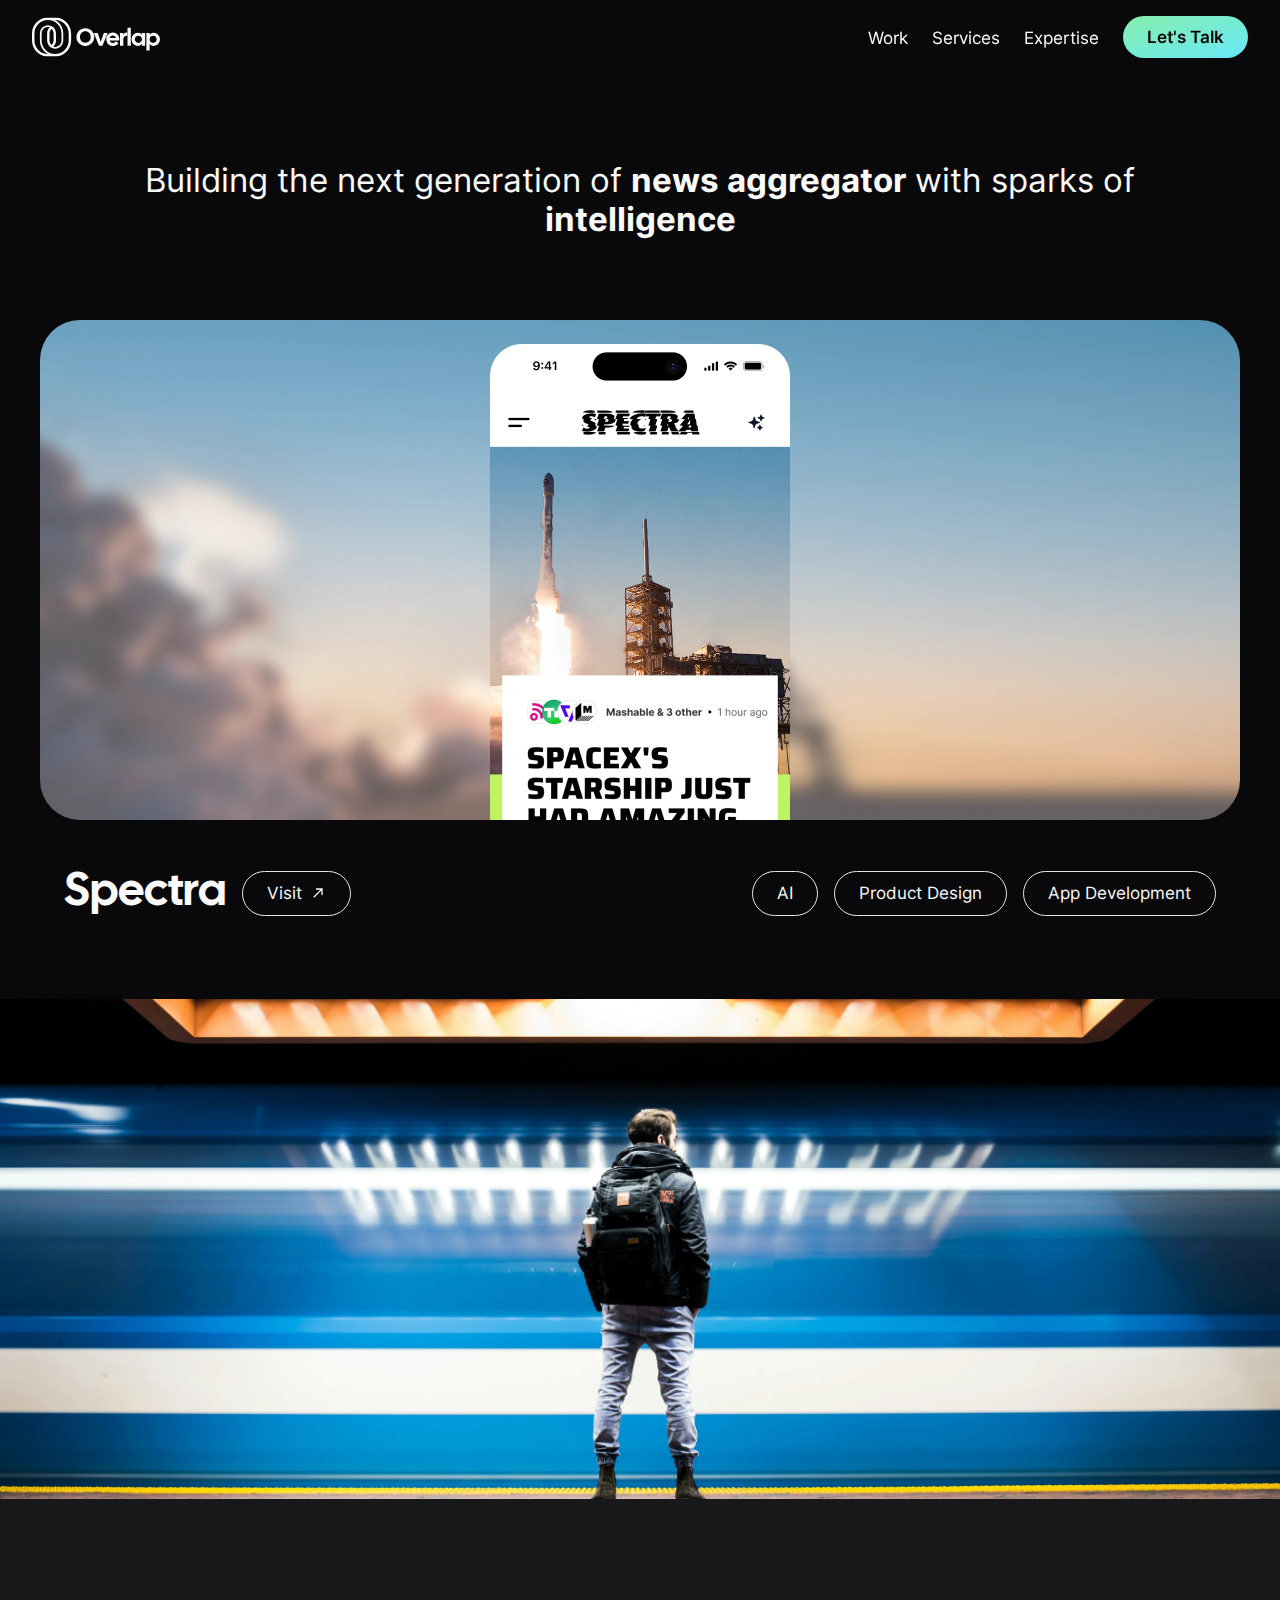
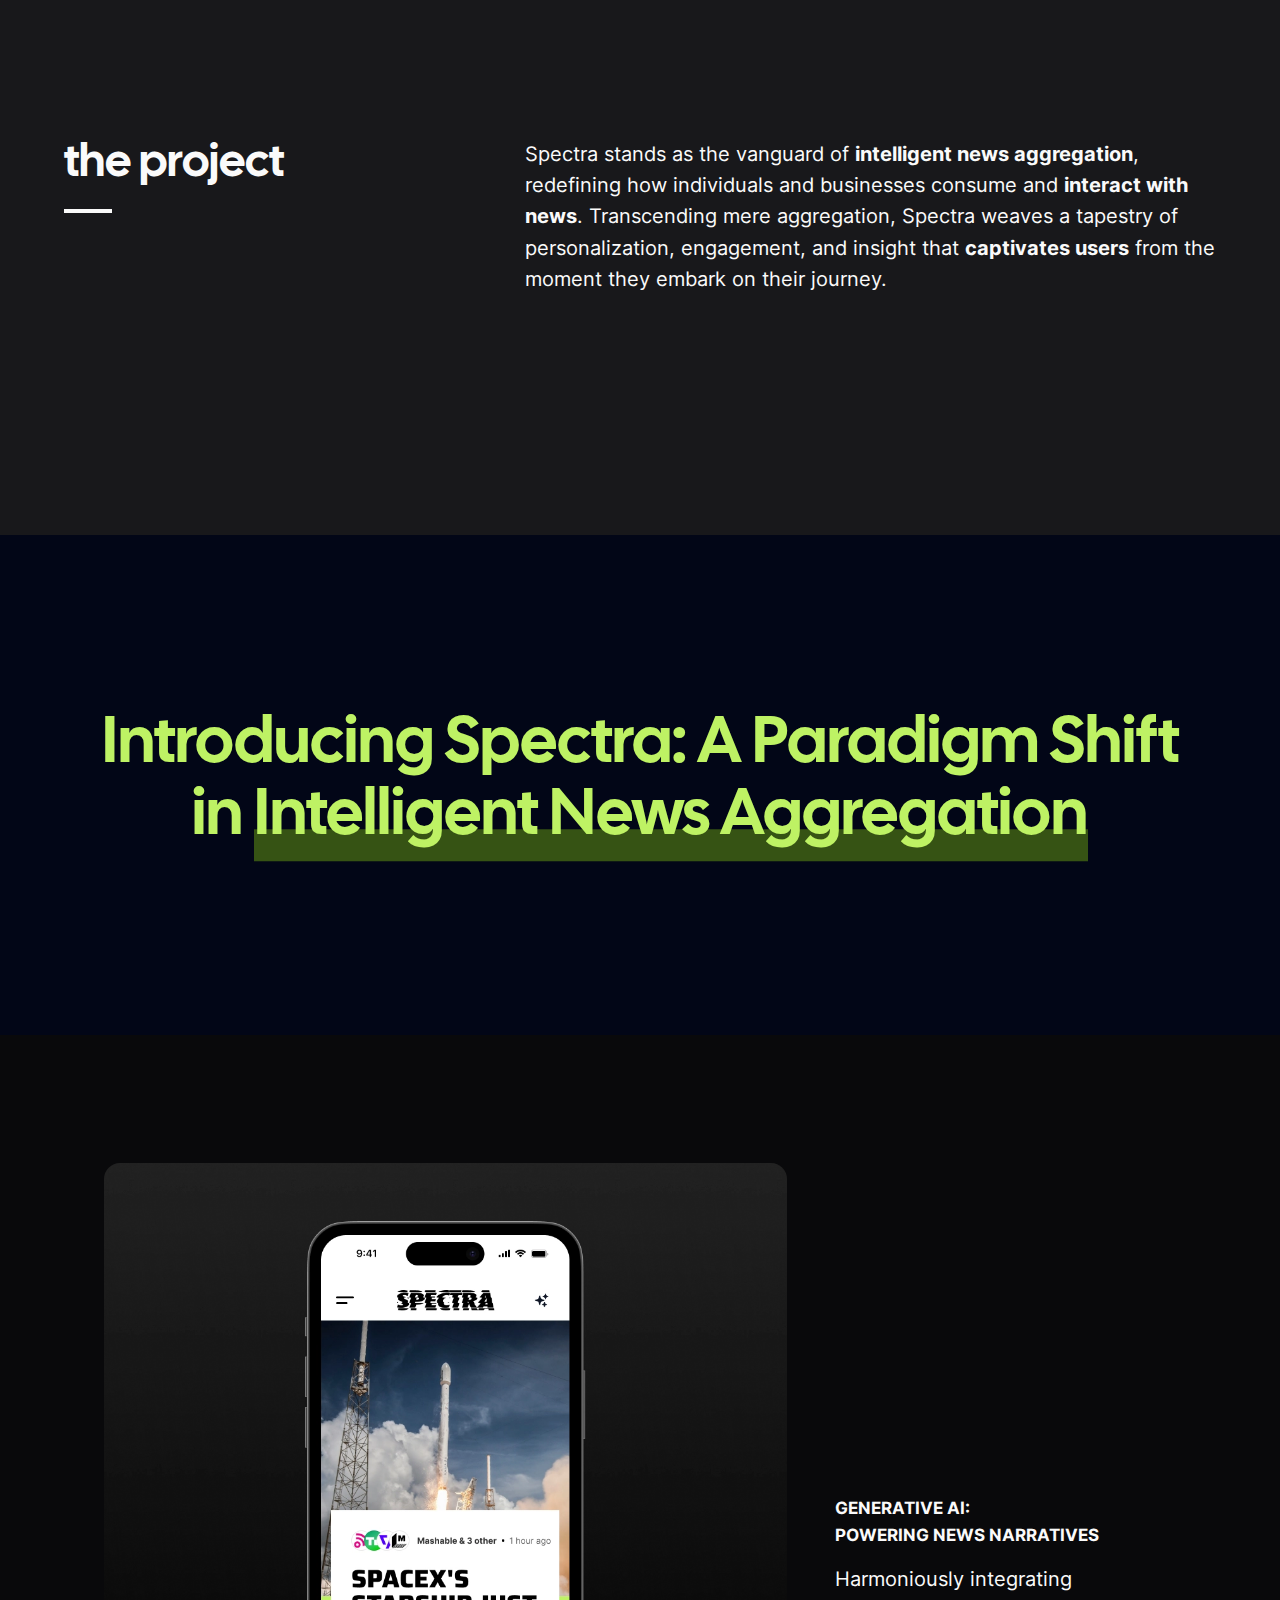
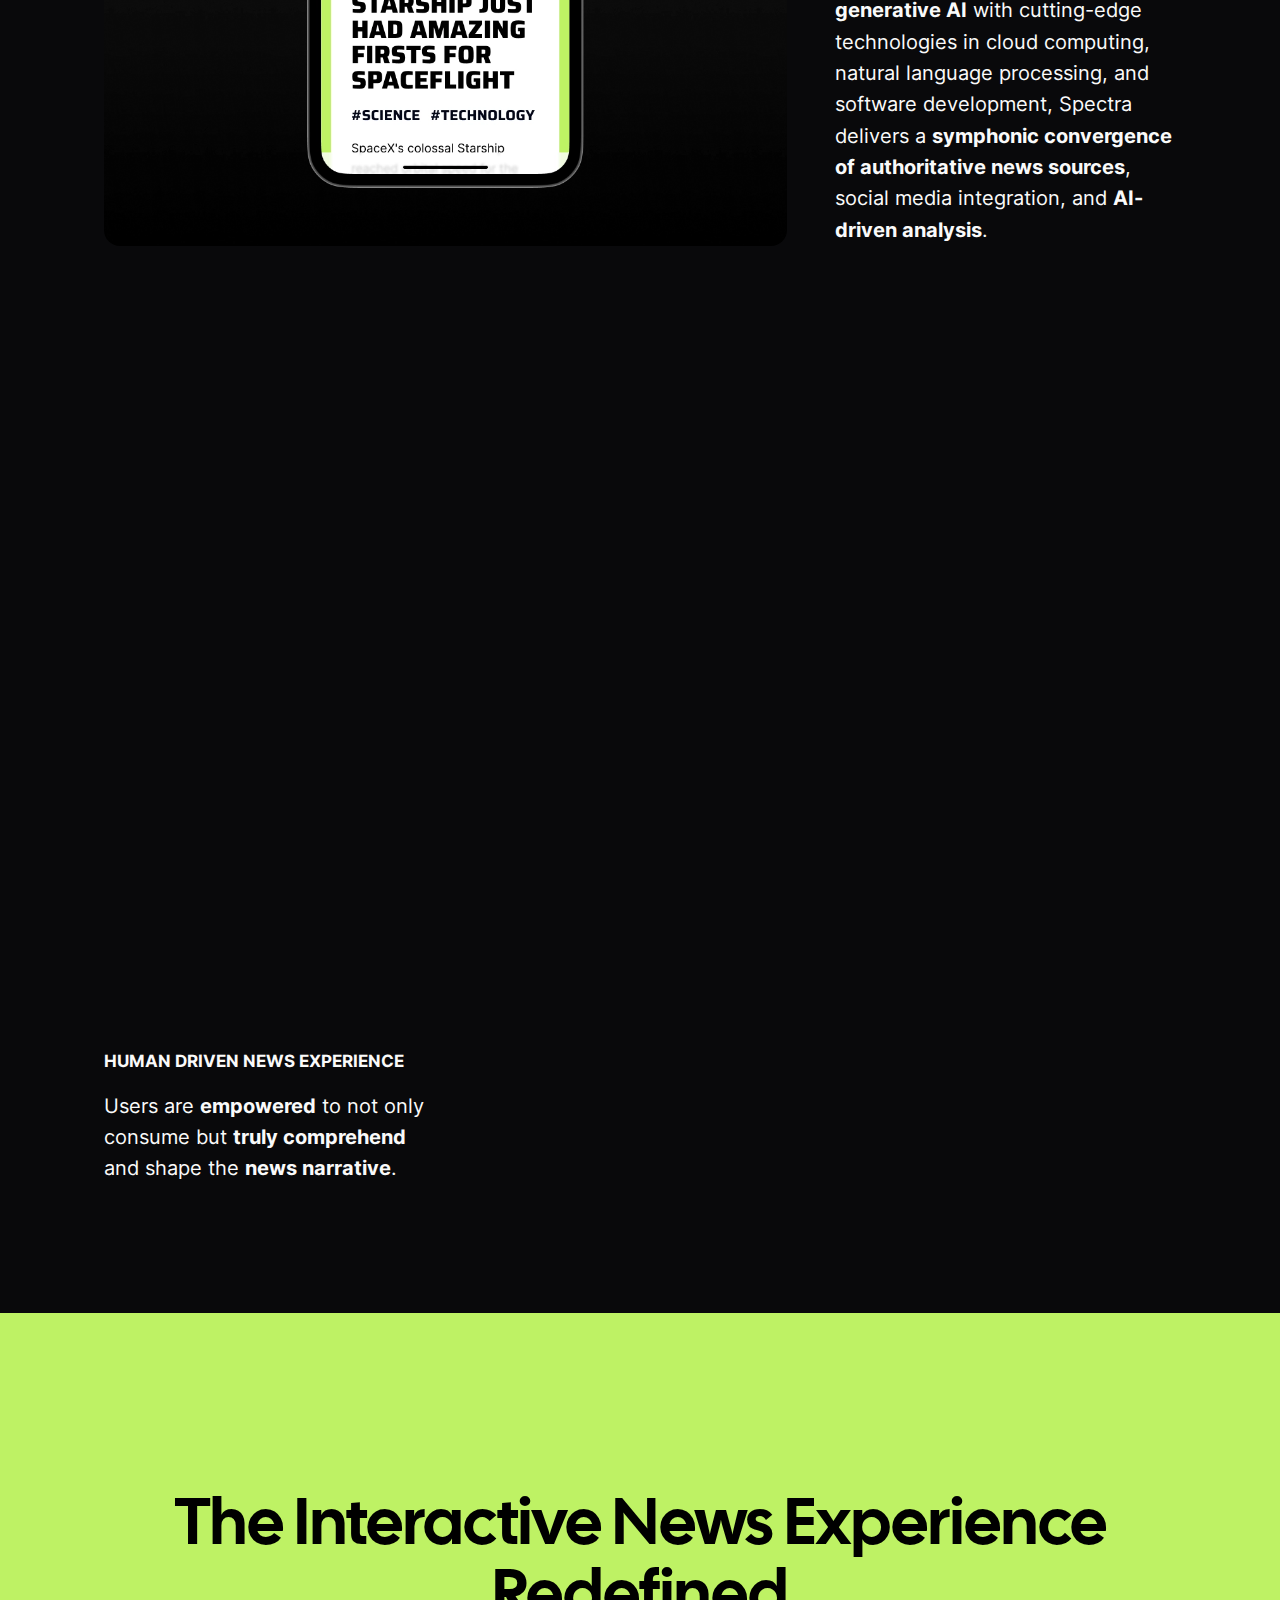
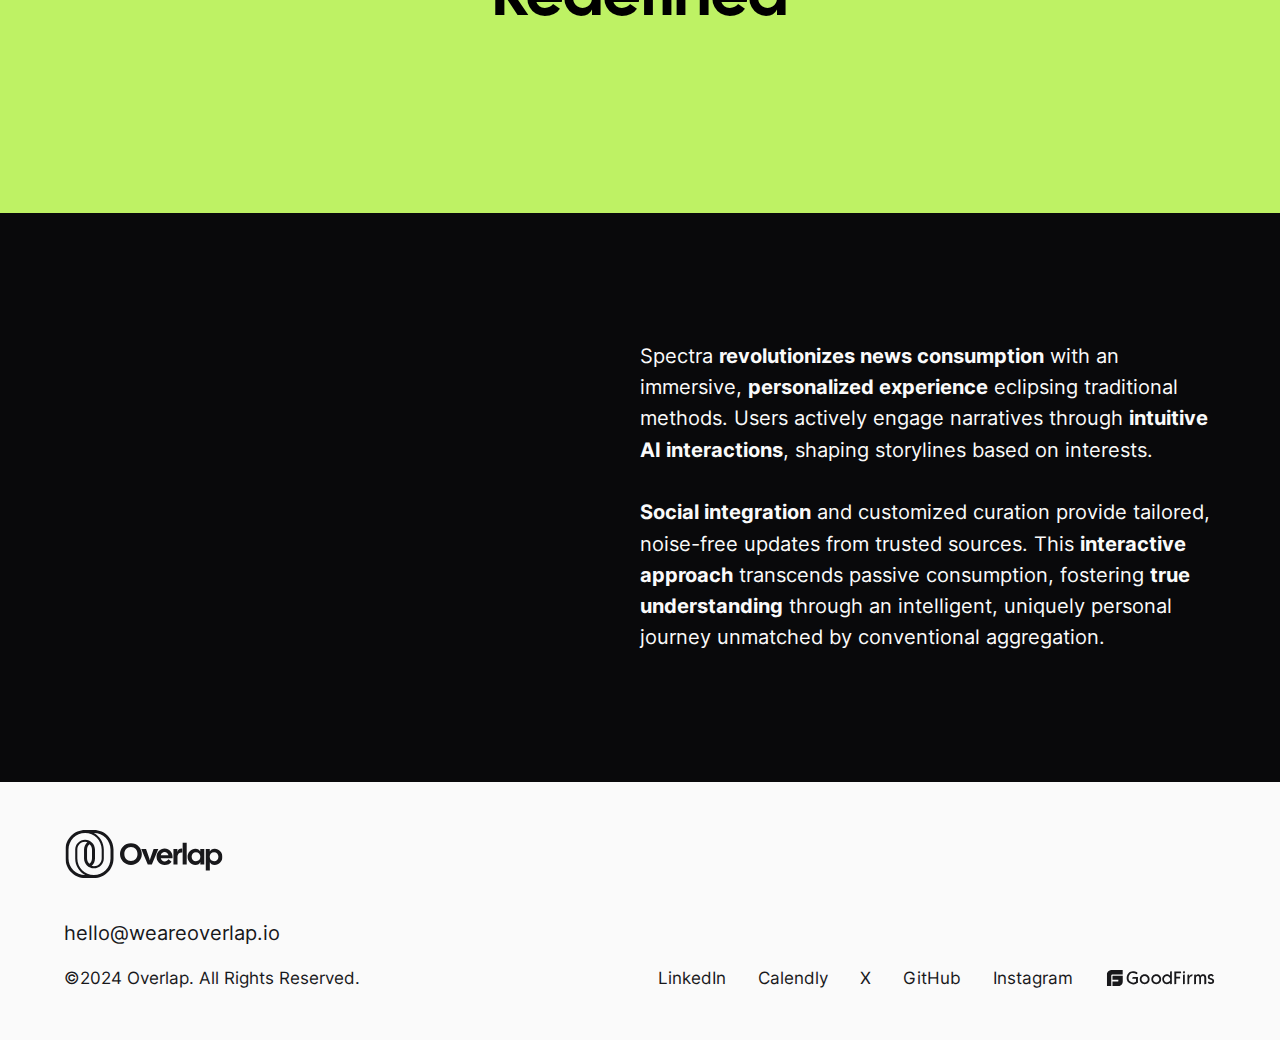
==== commit 8f04741b: "Update from https://github.com/WeAreOverlap/astro-overlap-website/commit/3fbcc4dea8e4517bf579787d596" ====
--- a/work/spectra/index.html
+++ b/work/spectra/index.html
@@ -57,7 +57,7 @@
     }
   </style> </noscript>   <article class="mb-10 mt-20 flex flex-col items-center px-5 sm:mb-20 sm:px-10"> <section class="flex h-60 max-w-6xl items-center"> <p class="w-full text-center text-2xl"> <fragment>
 Building the next generation of <strong>news aggregator</strong> with sparks
-      of <strong>intelligence</strong> </fragment> </p> </section> <section class="flex h-[200px] max-w-7xl overflow-hidden rounded-2xl bg-cover md:h-[300px] lg:h-[400px] lg:rounded-3xl xl:h-[500px] xl:rounded-[40px]" data-astro-transition-scope="astro-py5mjnzp-1"> <img src="/_astro/spectra-cover-full.CQCT8X9w_Z2eES1l.webp" class="object-cover" alt="Cover image of project Spectra" width="2560" height="1000" loading="lazy" decoding="async"> </section> <section class="flex w-full max-w-6xl flex-col justify-between gap-8 pt-4 text-center text-sm sm:flex-row sm:gap-6 sm:text-base md:pt-8 lg:gap-8 lg:pt-12 lg:text-lg"> <div class="flex flex-row justify-between gap-4"> <h1 class="text-4xl">Spectra</h1> <a href="https://spectra.weareoverlap.io/" target="_blank" class="flex cursor-pointer items-center gap-2 rounded-full border px-4 py-1 text-xs sm:self-center lg:px-6 lg:py-2 lg:text-sm">
+      of <strong>intelligence</strong> </fragment> </p> </section> <section class="flex h-[200px] max-w-7xl overflow-hidden rounded-2xl bg-cover md:h-[300px] lg:h-[400px] lg:rounded-3xl xl:h-[500px] xl:rounded-[40px]" data-astro-transition-scope="astro-py5mjnzp-1"> <img src="/_astro/spectra-cover-full.CQCT8X9w_Z2eES1l.webp" class="object-cover" alt="Cover image of project Spectra" width="2560" height="1000" loading="lazy" decoding="async"> </section> <section class="flex w-full max-w-6xl flex-col justify-between gap-8 pt-4 text-center text-sm sm:flex-row sm:gap-6 sm:text-base md:pt-8 lg:gap-8 lg:pt-12 lg:text-lg"> <div class="flex flex-row justify-between gap-4"> <h1 class="text-4xl">Spectra</h1> <a href="https://news.getspectra.app/" target="_blank" class="flex cursor-pointer items-center gap-2 rounded-full border px-4 py-1 text-xs sm:self-center lg:px-6 lg:py-2 lg:text-sm">
 Visit
 <svg width="1em" height="1em" viewBox="0 0 24 24" class="size-4" data-icon="mdi:arrow-top-right">  <symbol id="ai:mdi:arrow-top-right"><path fill="currentColor" d="M5 17.59L15.59 7H9V5h10v10h-2V8.41L6.41 19z"/></symbol><use xlink:href="#ai:mdi:arrow-top-right"></use>  </svg> </a> </div> <ul class="flex gap-2 text-xs lg:gap-4 lg:text-sm"> <li class="self-center rounded-full border px-4 py-1 lg:px-6 lg:py-2"> AI </li><li class="self-center rounded-full border px-4 py-1 lg:px-6 lg:py-2"> Product Design </li><li class="self-center rounded-full border px-4 py-1 lg:px-6 lg:py-2"> App Development </li> </ul> </section> </article> <section class="splash-component flex undefined relative h-[250px] md:h-[300px] lg:h-[400px] xl:h-[500px]" data-astro-cid-abkabo42> <h2 class="absolute undefined selection:bg-current left-1/2 top-1/2 w-full px-10 xl:px-20 translate-x-[-50%] translate-y-[-50%] text-center text-4xl lg:text-6xl" data-astro-cid-abkabo42>  </h2> <img src="/_astro/william-daigneault-M7v9MSZIOCY-unsplash.X9BqY78c_Z2iljgQ.webp" alt="Splash image of a guy standing in front of a subway station" data-astro-cid-abkabo42 width="5391" height="2442" loading="lazy" decoding="async"> </section> <section class="flex flex-col undefined px-5 sm:px-10 bg-offset lg:py-40 py-20 xl:py-60 items-center justify-center"> <div class="flex w-full max-w-6xl flex-col gap-12 sm:flex-row sm:gap-0"> <h3 class="undefined relative text-default basis-2/5 flexflex-col w-full text-4xl after:content-[''] after:block after:w-12 after:h-6 after:border-current after:border-b-4"> the project </h3> <p class="basis-3/5"> <fragment>
 Spectra stands as the vanguard of <strong>intelligent news aggregation</strong>, redefining how individuals and businesses consume and <strong>interact with news</strong>. Transcending mere aggregation, Spectra weaves a tapestry of
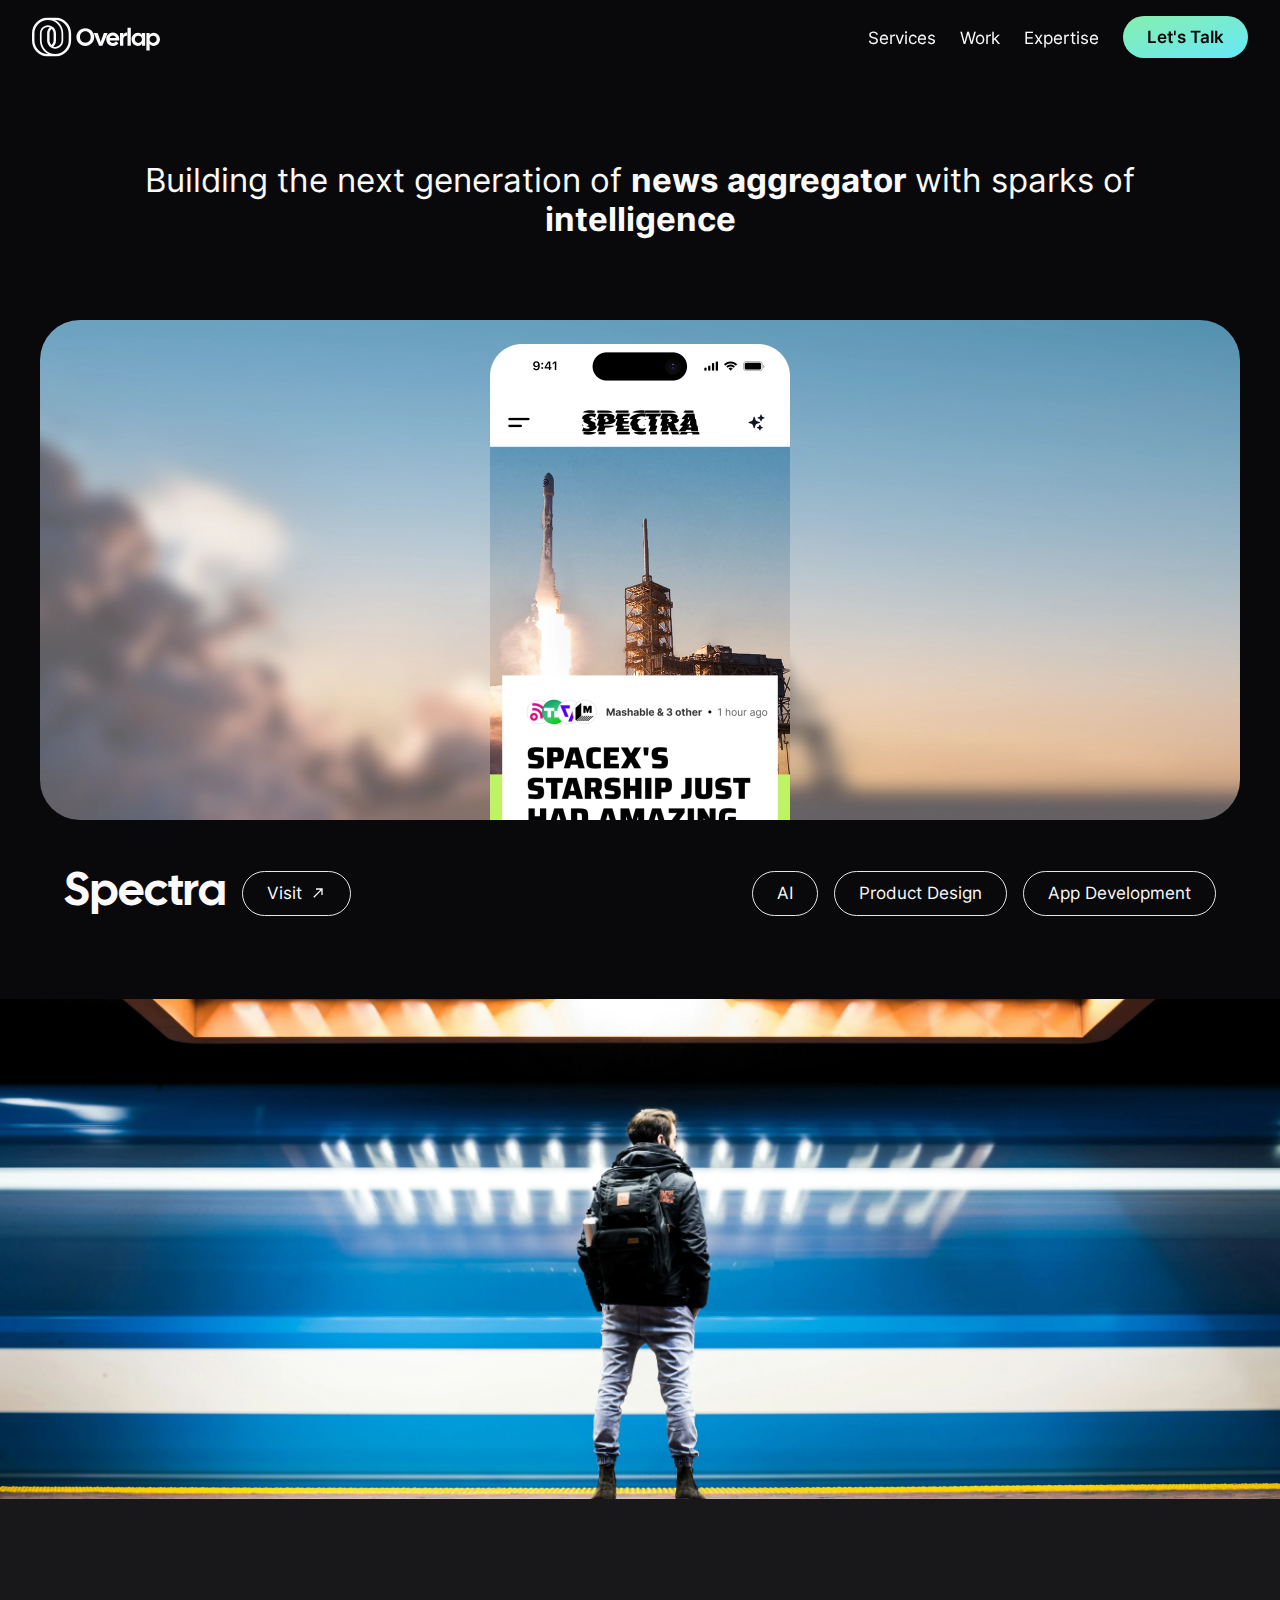
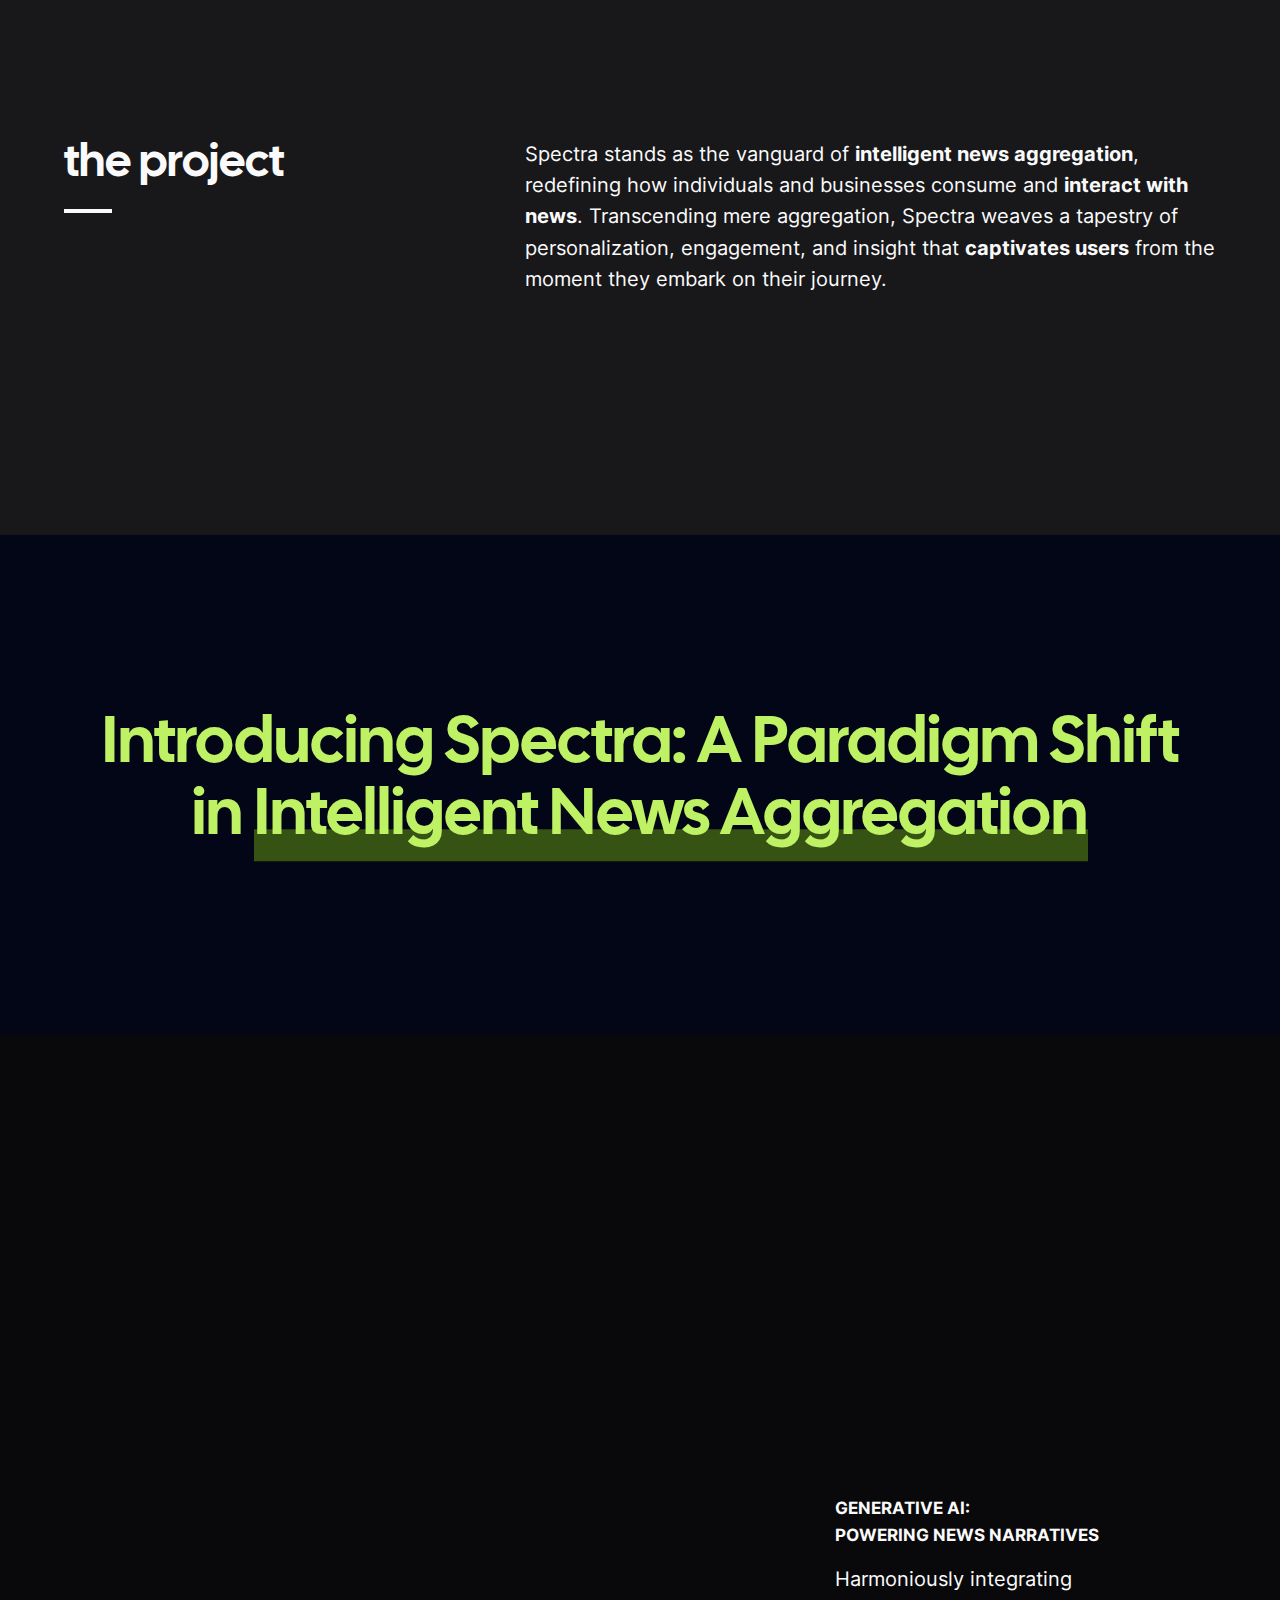
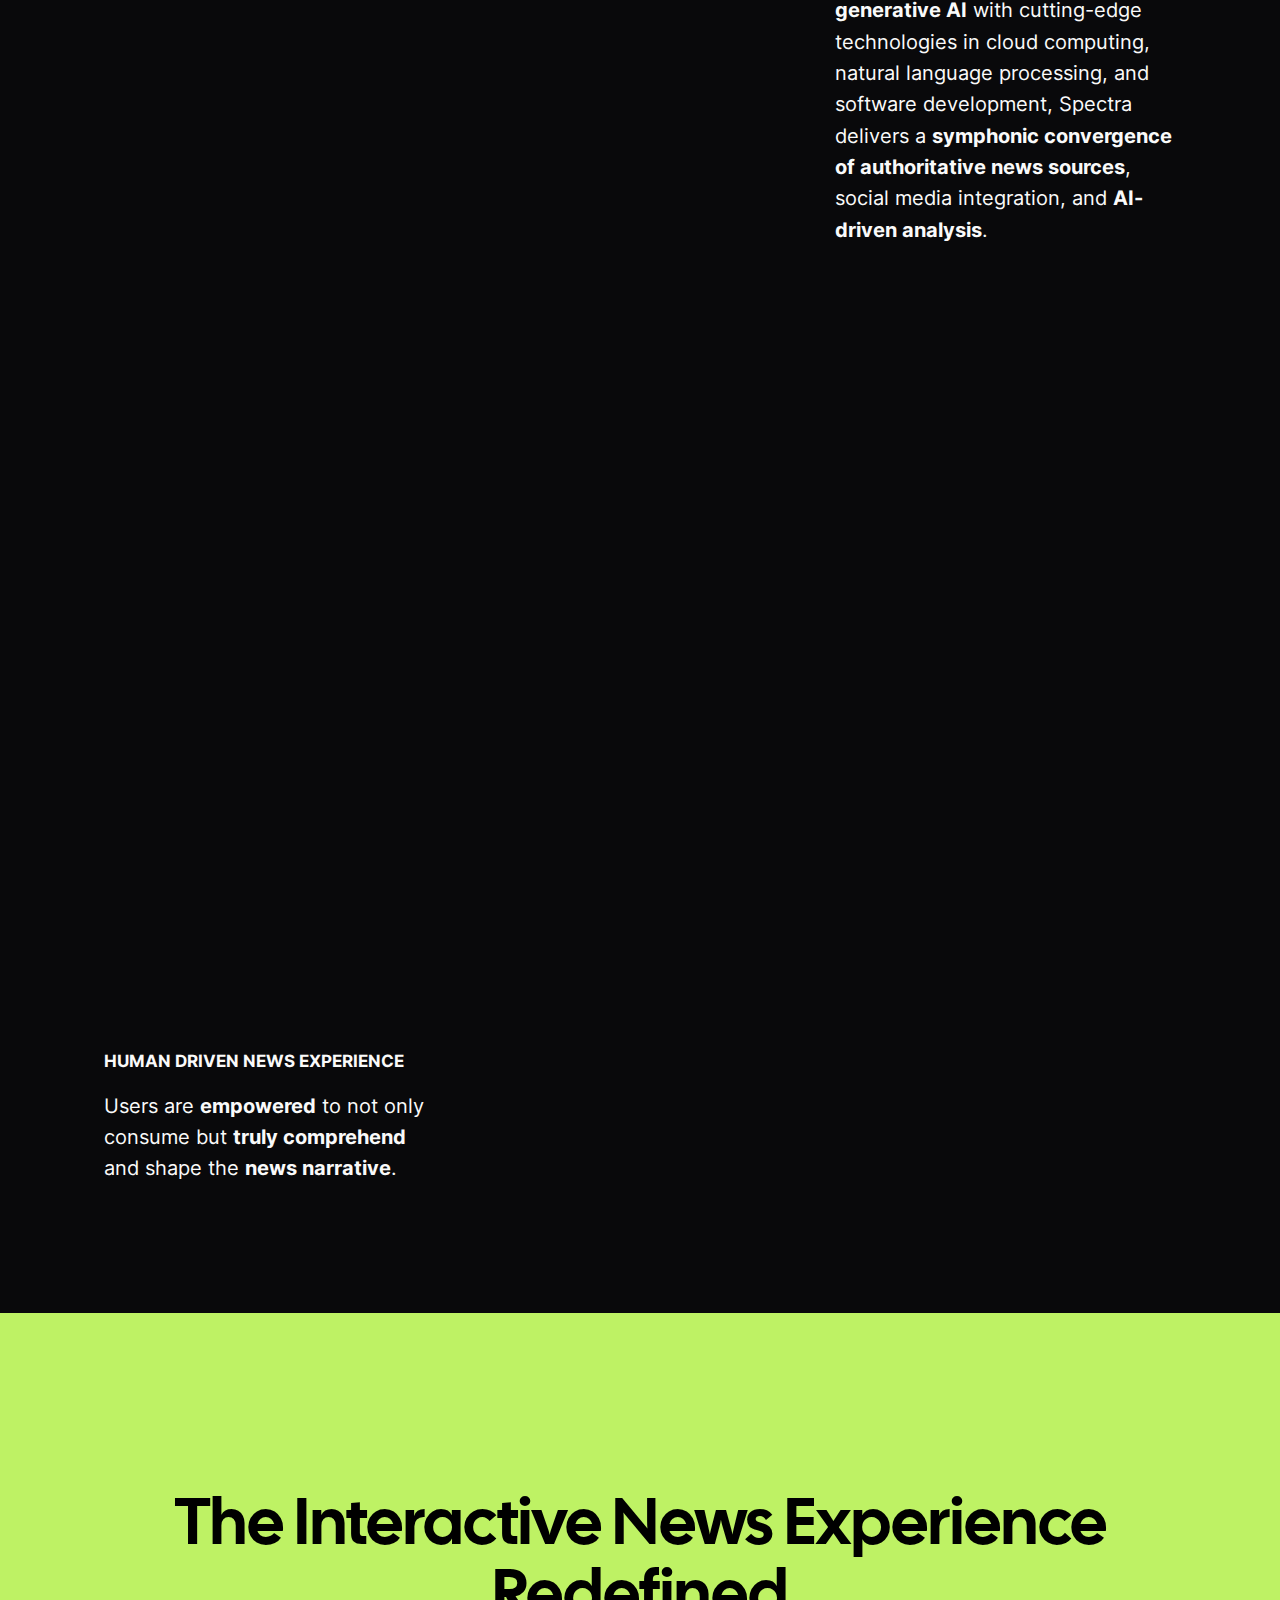
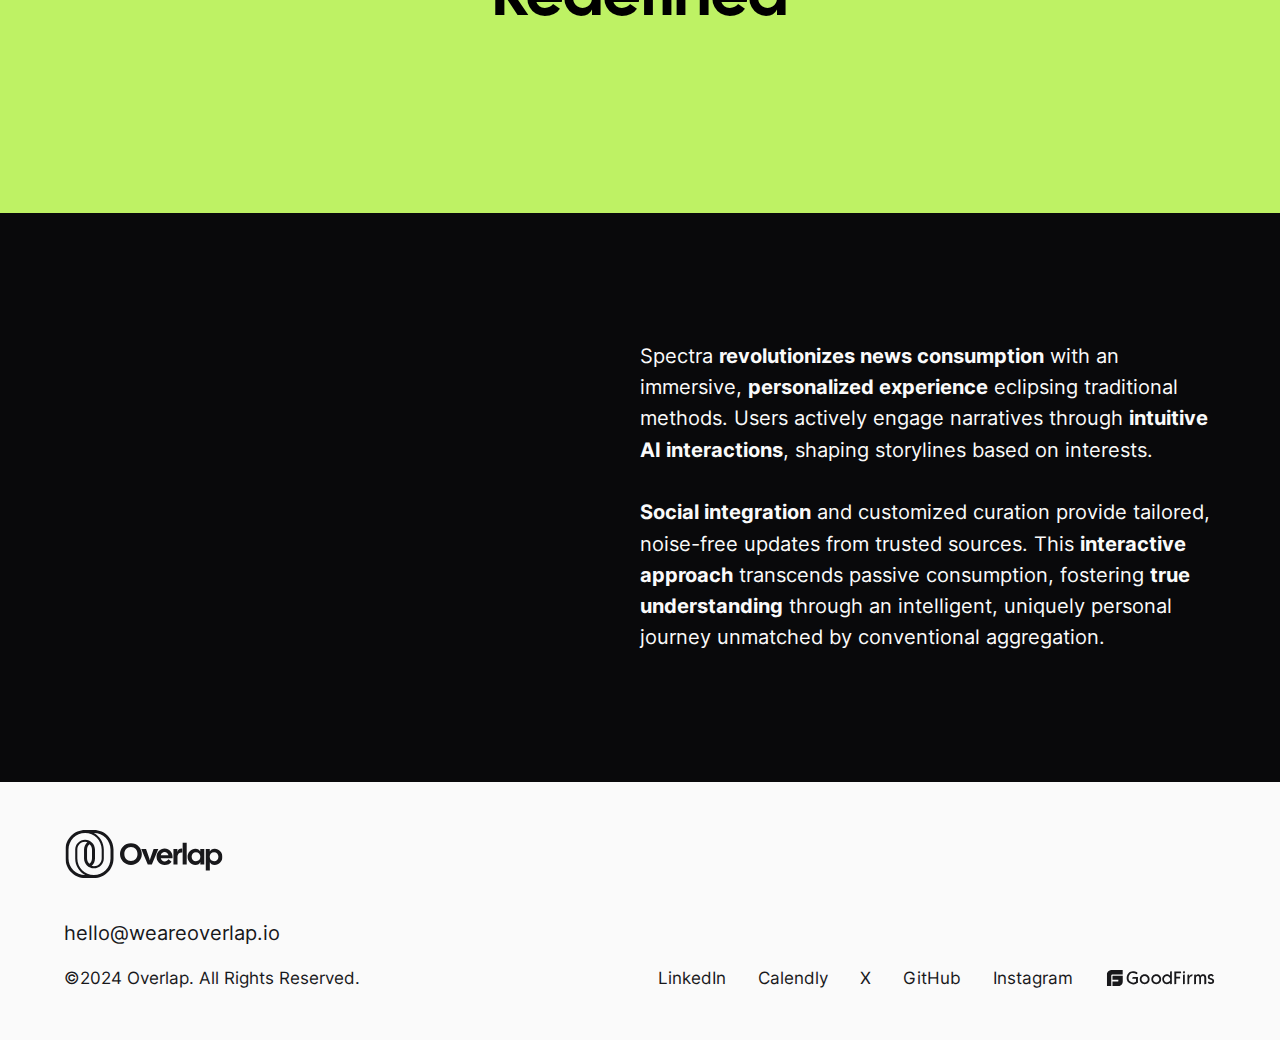
==== commit e912c360: "Update from https://github.com/WeAreOverlap/astro-overlap-website/commit/1be6634cd4dd9c3f9b75edc3c00" ====
--- a/work/spectra/index.html
+++ b/work/spectra/index.html
@@ -10,7 +10,7 @@
     gtag('js', new Date());
     gtag('config', id);
   })();
-})();</script><!-- initialize theme --><link rel="stylesheet" href="/_astro/index.C1uSgQ-Y.css">
+})();</script><!-- initialize theme --><link rel="stylesheet" href="/_astro/index.BfVjl0ZU.css">
 <style>section[data-astro-cid-abkabo42]{overflow:clip}section[data-astro-cid-abkabo42] img[data-astro-cid-abkabo42]{-o-object-fit:cover;object-fit:cover;-o-object-position:top;object-position:top;animation:image-parallax linear both;animation-timeline:view(y)}@media (prefers-reduced-motion: reduce){section[data-astro-cid-abkabo42] img[data-astro-cid-abkabo42]{animation:none}}section.splash-component h2 strong{position:relative;display:inline-block}section.splash-component h2 strong:after{margin-top:-1.5rem;height:1rem;width:100%;border-color:currentColor;--tw-bg-opacity: 1;background-color:rgb(54 83 20 / var(--tw-bg-opacity));--tw-content: "";content:var(--tw-content)}@media (min-width: 640px){section.splash-component h2 strong:after{display:block;content:var(--tw-content);height:1.5rem}}@media (min-width: 1280px){section.splash-component h2 strong:after{content:var(--tw-content);height:2rem}}
 </style><script type="module" src="/_astro/hoisted.CTef3Pqk.js"></script><style>[data-astro-transition-scope="astro-py5mjnzp-1"] { view-transition-name: Spectra; }@layer astro { ::view-transition-old(Spectra) { 
 	animation-duration: 180ms;
@@ -48,16 +48,16 @@
 	animation-duration: 180ms;
 	animation-timing-function: cubic-bezier(0.76, 0, 0.24, 1);
 	animation-fill-mode: both;
-	animation-name: astroFadeIn; }</style><link rel="apple-touch-icon" sizes="57x57" href="/apple-touch-icon-57x57.png"><link rel="apple-touch-icon" sizes="60x60" href="/apple-touch-icon-60x60.png"><link rel="apple-touch-icon" sizes="72x72" href="/apple-touch-icon-72x72.png"><link rel="apple-touch-icon" sizes="76x76" href="/apple-touch-icon-76x76.png"><link rel="apple-touch-icon" sizes="114x114" href="/apple-touch-icon-114x114.png"><link rel="apple-touch-icon" sizes="120x120" href="/apple-touch-icon-120x120.png"><link rel="apple-touch-icon" sizes="144x144" href="/apple-touch-icon-144x144.png"><link rel="apple-touch-icon" sizes="152x152" href="/apple-touch-icon-152x152.png"><link rel="apple-touch-icon" sizes="167x167" href="/apple-touch-icon-167x167.png"><link rel="apple-touch-icon" sizes="180x180" href="/apple-touch-icon-180x180.png"><link rel="apple-touch-icon" sizes="1024x1024" href="/apple-touch-icon-1024x1024.png"><link rel="apple-touch-icon" sizes="180x180" href="/apple-touch-icon-precomposed.png"><link rel="apple-touch-icon" sizes="180x180" href="/apple-touch-icon.png"><meta name="apple-mobile-web-app-capable" content="yes"><meta name="apple-mobile-web-app-status-bar-style" content="black"><meta name="apple-mobile-web-app-title" content="Overlap"><link rel="manifest" href="/manifest.webmanifest"><meta name="mobile-web-app-capable" content="yes"><meta name="theme-color" content="#09090B"><meta name="application-name" content="Overlap"><meta name="msapplication-TileColor" content="#09090B"><meta name="msapplication-TileImage" content="/mstile-144x144.png"><meta name="msapplication-config" content="/browserconfig.xml"><link rel="icon" type="image/x-icon" href="/favicon.ico" media="(prefers-color-scheme: light)"><link rel="icon" type="image/png" sizes="16x16" href="/favicon-16x16.png"  media="(prefers-color-scheme: light)"><link rel="icon" type="image/png" sizes="32x32" href="/favicon-32x32.png"  media="(prefers-color-scheme: light)"><link rel="icon" type="image/png" sizes="48x48" href="/favicon-48x48.png"  media="(prefers-color-scheme: light)"><link rel="icon" type="image/svg+xml" href="/favicon.svg"><link rel="icon" type="image/x-icon" href="/favicon-dark.ico" media="(prefers-color-scheme: dark)"><link rel="icon" type="image/png" sizes="16x16" href="/favicon-16x16-dark.png"  media="(prefers-color-scheme: dark)"><link rel="icon" type="image/png" sizes="32x32" href="/favicon-32x32-dark.png"  media="(prefers-color-scheme: dark)"><link rel="icon" type="image/png" sizes="48x48" href="/favicon-48x48-dark.png"  media="(prefers-color-scheme: dark)"><link rel="mask-icon" href="/safari-pinned-tab.svg" color="#09090B"><link rel="yandex-tableau-widget" href="/yandex-browser-manifest.json"></head> <body class="h-full overflow-x-hidden bg-default text-default text-base selection:bg-secondary selection:text-white"> <header id="page-header" class="fixed top-0 z-20 flex w-full items-center justify-between border-b border-transparent px-8 py-4 text-default" data-astro-transition-persist="header" data-astro-cid-4wsjtibl> <button id="open-nav-button" type="button" class="btn sm:hidden" aria-label="Navigation" data-astro-cid-4wsjtibl> <svg width="1em" height="1em" viewBox="0 0 24 24" class="size-8" data-astro-cid-4wsjtibl data-icon="mdi:menu">  <symbol id="ai:mdi:menu"><path fill="currentColor" d="M3 6h18v2H3zm0 5h18v2H3zm0 5h18v2H3z"/></symbol><use xlink:href="#ai:mdi:menu"></use>  </svg> </button> <a class="absolute left-1/2 top-1/2 flex -translate-x-1/2 -translate-y-1/2 transform items-center gap-3 hover:!text-default sm:relative sm:left-auto sm:transform-none" href="/" data-astro-cid-4wsjtibl> <h1 class="sr-only" data-astro-cid-4wsjtibl>Overlap</h1> <svg width="3.28em" height="1em" viewBox="0 0 1779 544" class="h-10 w-32" data-astro-cid-4wsjtibl data-icon="wordmark">  <symbol id="ai:local:wordmark"><g fill="currentColor"><path d="M1589.7 460V215.2h45.22v28.56c9.52-19.38 25.5-32.3 56.44-32.3 48.62 0 87.38 41.82 87.38 92.82 0 51-38.76 92.14-87.38 92.14-30.26 0-46.24-12.24-55.76-30.6V460h-45.9Zm44.54-155.72c0 27.54 19.38 50.66 49.64 50.66 29.24 0 48.96-24.14 48.96-51 0-27.54-19.72-51-48.96-51-30.26 0-49.64 23.8-49.64 51.34Zm-163.27 92.14c-48.62 0-87.38-41.14-87.38-92.14s38.76-92.82 87.38-92.82c30.6 0 46.58 12.58 56.1 31.62V215.2h45.56V392h-44.54v-28.9c-9.52 20.06-25.5 33.32-57.12 33.32Zm-41.48-92.48c0 26.86 19.72 51 48.96 51 30.26 0 49.64-23.12 49.64-50.66 0-27.54-19.38-51.34-49.64-51.34-29.24 0-48.96 23.46-48.96 51ZM1327.54 392V143.8h45.9V392h-45.9Zm-104.35 0V215.2h44.54v33.66c6.12-25.5 24.14-39.44 54.74-37.74v43.18h-6.46c-26.52 0-46.92 17.68-46.92 47.26V392h-45.9Zm-99.71 4.42c-54.74 0-91.46-41.48-91.46-92.48 0-51 38.42-93.16 91.46-93.16 53.04 0 89.76 42.16 89.76 93.16 0 5.1-.34 10.54-1.36 16.32h-132.26c5.1 20.74 20.74 35.36 43.86 35.36 19.72 0 35.02-10.2 43.18-23.8l35.7 26.86c-14.28 22.1-43.86 37.74-78.88 37.74Zm-43.86-110.5H1167c-5.1-19.72-21.76-35.7-44.2-35.7-21.76 0-38.08 14.62-43.18 35.7ZM932.109 392l-73.78-176.8h54.4l35.36 100.98c3.06 8.5 5.78 19.04 7.48 28.22 1.7-9.18 4.42-19.72 7.48-28.22l35.36-100.98h53.381L978.349 392h-46.24ZM741.6 396.42c-70.72 0-124.1-55.08-124.1-123.08 0-68.34 53.38-123.76 124.1-123.76 70.38 0 123.42 55.42 123.42 123.76 0 68-53.04 123.08-123.42 123.08Zm-74.8-123.08c0 43.18 28.56 78.88 74.8 78.88 45.9 0 74.12-35.7 74.12-78.88 0-43.18-28.22-79.56-74.12-79.56-46.24 0-74.8 36.38-74.8 79.56Z"/><path fill-rule="evenodd" d="M222 0C99.393 0 0 99.393 0 222v100c0 122.607 99.393 222 222 222h100c122.607 0 222-99.393 222-222V222C544 99.393 444.607 0 322 0H222Zm22 222c0-24.033 10.858-45.54 27.999-59.87C289.128 176.45 300 197.956 300 222v100c0 24.034-10.858 45.541-27.999 59.871C254.872 367.551 244 346.044 244 322V222ZM222 34C118.171 34 34 118.171 34 222v100c0 103.83 84.171 188 188 188h1.927C156.214 474.604 110 403.699 110 322V222c0-61.856 50.144-112 112-112s112 50.144 112 112v100c0 33.512-14.722 63.575-38.021 84.09A87.996 87.996 0 0 0 322 410c48.601 0 88-39.399 88-88V222c0-103.829-84.17-188-188-188Zm212 188c0-81.699-46.214-152.604-113.926-188H322c103.83 0 188 84.171 188 188v100c0 103.83-84.17 188-188 188-103.829 0-188-84.17-188-188V222c0-48.601 39.399-88 88-88a87.974 87.974 0 0 1 26.021 3.911C224.722 158.425 210 188.489 210 222v100c0 61.044 51.02 112 112 112 61.856 0 112-50.144 112-112V222Z" clip-rule="evenodd"/></g></symbol><use xlink:href="#ai:local:wordmark"></use>  </svg> </a> <div data-astro-cid-4wsjtibl> <div class="flex items-center gap-6" data-astro-cid-4wsjtibl> <nav class="hidden sm:block" data-astro-cid-4wsjtibl> <ul class="flex items-center gap-6" data-astro-cid-4wsjtibl> <li data-astro-cid-4wsjtibl> <a class="text-sm" href="/#work" data-astro-cid-4wsjtibl> Work </a> </li><li data-astro-cid-4wsjtibl> <a class="text-sm" href="/#services" data-astro-cid-4wsjtibl> Services </a> </li><li data-astro-cid-4wsjtibl> <a class="text-sm" href="/#expertise" data-astro-cid-4wsjtibl> Expertise </a> </li> </ul> </nav> <a class="rounded-full bg-gradient-to-br from-green-300 to-cyan-300 px-6 py-2 text-center font-semibold text-black text-sm hover:text-black hidden sm:block" aria-label="Let's Talk" href="mailto:hello@weareoverlap.io?subject=Let's talk!" target="_blank"> Let&#39;s Talk </a> <!--
+	animation-name: astroFadeIn; }</style><link rel="apple-touch-icon" sizes="57x57" href="/apple-touch-icon-57x57.png"><link rel="apple-touch-icon" sizes="60x60" href="/apple-touch-icon-60x60.png"><link rel="apple-touch-icon" sizes="72x72" href="/apple-touch-icon-72x72.png"><link rel="apple-touch-icon" sizes="76x76" href="/apple-touch-icon-76x76.png"><link rel="apple-touch-icon" sizes="114x114" href="/apple-touch-icon-114x114.png"><link rel="apple-touch-icon" sizes="120x120" href="/apple-touch-icon-120x120.png"><link rel="apple-touch-icon" sizes="144x144" href="/apple-touch-icon-144x144.png"><link rel="apple-touch-icon" sizes="152x152" href="/apple-touch-icon-152x152.png"><link rel="apple-touch-icon" sizes="167x167" href="/apple-touch-icon-167x167.png"><link rel="apple-touch-icon" sizes="180x180" href="/apple-touch-icon-180x180.png"><link rel="apple-touch-icon" sizes="1024x1024" href="/apple-touch-icon-1024x1024.png"><link rel="apple-touch-icon" sizes="180x180" href="/apple-touch-icon-precomposed.png"><link rel="apple-touch-icon" sizes="180x180" href="/apple-touch-icon.png"><meta name="apple-mobile-web-app-capable" content="yes"><meta name="apple-mobile-web-app-status-bar-style" content="black"><meta name="apple-mobile-web-app-title" content="Overlap"><link rel="manifest" href="/manifest.webmanifest"><meta name="mobile-web-app-capable" content="yes"><meta name="theme-color" content="#09090B"><meta name="application-name" content="Overlap"><meta name="msapplication-TileColor" content="#09090B"><meta name="msapplication-TileImage" content="/mstile-144x144.png"><meta name="msapplication-config" content="/browserconfig.xml"><link rel="icon" type="image/x-icon" href="/favicon.ico" media="(prefers-color-scheme: light)"><link rel="icon" type="image/png" sizes="16x16" href="/favicon-16x16.png"  media="(prefers-color-scheme: light)"><link rel="icon" type="image/png" sizes="32x32" href="/favicon-32x32.png"  media="(prefers-color-scheme: light)"><link rel="icon" type="image/png" sizes="48x48" href="/favicon-48x48.png"  media="(prefers-color-scheme: light)"><link rel="icon" type="image/svg+xml" href="/favicon.svg"><link rel="icon" type="image/x-icon" href="/favicon-dark.ico" media="(prefers-color-scheme: dark)"><link rel="icon" type="image/png" sizes="16x16" href="/favicon-16x16-dark.png"  media="(prefers-color-scheme: dark)"><link rel="icon" type="image/png" sizes="32x32" href="/favicon-32x32-dark.png"  media="(prefers-color-scheme: dark)"><link rel="icon" type="image/png" sizes="48x48" href="/favicon-48x48-dark.png"  media="(prefers-color-scheme: dark)"><link rel="mask-icon" href="/safari-pinned-tab.svg" color="#09090B"><link rel="yandex-tableau-widget" href="/yandex-browser-manifest.json"></head> <body class="h-full overflow-x-hidden bg-default text-default text-base selection:bg-secondary selection:text-white"> <header id="page-header" class="fixed top-0 z-20 flex w-full items-center justify-between border-b border-transparent px-8 py-4 text-default" data-astro-transition-persist="header" data-astro-cid-4wsjtibl> <button id="open-nav-button" type="button" class="btn sm:hidden" aria-label="Navigation" data-astro-cid-4wsjtibl> <svg width="1em" height="1em" viewBox="0 0 24 24" class="size-8" data-astro-cid-4wsjtibl data-icon="mdi:menu">  <symbol id="ai:mdi:menu"><path fill="currentColor" d="M3 6h18v2H3zm0 5h18v2H3zm0 5h18v2H3z"/></symbol><use xlink:href="#ai:mdi:menu"></use>  </svg> </button> <a class="absolute left-1/2 top-1/2 flex -translate-x-1/2 -translate-y-1/2 transform items-center gap-3 hover:!text-default sm:relative sm:left-auto sm:transform-none" href="/" data-astro-cid-4wsjtibl> <h1 class="sr-only" data-astro-cid-4wsjtibl>Overlap</h1> <svg width="3.28em" height="1em" viewBox="0 0 1779 544" class="h-10 w-32" data-astro-cid-4wsjtibl data-icon="wordmark">  <symbol id="ai:local:wordmark"><g fill="currentColor"><path d="M1589.7 460V215.2h45.22v28.56c9.52-19.38 25.5-32.3 56.44-32.3 48.62 0 87.38 41.82 87.38 92.82 0 51-38.76 92.14-87.38 92.14-30.26 0-46.24-12.24-55.76-30.6V460h-45.9Zm44.54-155.72c0 27.54 19.38 50.66 49.64 50.66 29.24 0 48.96-24.14 48.96-51 0-27.54-19.72-51-48.96-51-30.26 0-49.64 23.8-49.64 51.34Zm-163.27 92.14c-48.62 0-87.38-41.14-87.38-92.14s38.76-92.82 87.38-92.82c30.6 0 46.58 12.58 56.1 31.62V215.2h45.56V392h-44.54v-28.9c-9.52 20.06-25.5 33.32-57.12 33.32Zm-41.48-92.48c0 26.86 19.72 51 48.96 51 30.26 0 49.64-23.12 49.64-50.66 0-27.54-19.38-51.34-49.64-51.34-29.24 0-48.96 23.46-48.96 51ZM1327.54 392V143.8h45.9V392h-45.9Zm-104.35 0V215.2h44.54v33.66c6.12-25.5 24.14-39.44 54.74-37.74v43.18h-6.46c-26.52 0-46.92 17.68-46.92 47.26V392h-45.9Zm-99.71 4.42c-54.74 0-91.46-41.48-91.46-92.48 0-51 38.42-93.16 91.46-93.16 53.04 0 89.76 42.16 89.76 93.16 0 5.1-.34 10.54-1.36 16.32h-132.26c5.1 20.74 20.74 35.36 43.86 35.36 19.72 0 35.02-10.2 43.18-23.8l35.7 26.86c-14.28 22.1-43.86 37.74-78.88 37.74Zm-43.86-110.5H1167c-5.1-19.72-21.76-35.7-44.2-35.7-21.76 0-38.08 14.62-43.18 35.7ZM932.109 392l-73.78-176.8h54.4l35.36 100.98c3.06 8.5 5.78 19.04 7.48 28.22 1.7-9.18 4.42-19.72 7.48-28.22l35.36-100.98h53.381L978.349 392h-46.24ZM741.6 396.42c-70.72 0-124.1-55.08-124.1-123.08 0-68.34 53.38-123.76 124.1-123.76 70.38 0 123.42 55.42 123.42 123.76 0 68-53.04 123.08-123.42 123.08Zm-74.8-123.08c0 43.18 28.56 78.88 74.8 78.88 45.9 0 74.12-35.7 74.12-78.88 0-43.18-28.22-79.56-74.12-79.56-46.24 0-74.8 36.38-74.8 79.56Z"/><path fill-rule="evenodd" d="M222 0C99.393 0 0 99.393 0 222v100c0 122.607 99.393 222 222 222h100c122.607 0 222-99.393 222-222V222C544 99.393 444.607 0 322 0H222Zm22 222c0-24.033 10.858-45.54 27.999-59.87C289.128 176.45 300 197.956 300 222v100c0 24.034-10.858 45.541-27.999 59.871C254.872 367.551 244 346.044 244 322V222ZM222 34C118.171 34 34 118.171 34 222v100c0 103.83 84.171 188 188 188h1.927C156.214 474.604 110 403.699 110 322V222c0-61.856 50.144-112 112-112s112 50.144 112 112v100c0 33.512-14.722 63.575-38.021 84.09A87.996 87.996 0 0 0 322 410c48.601 0 88-39.399 88-88V222c0-103.829-84.17-188-188-188Zm212 188c0-81.699-46.214-152.604-113.926-188H322c103.83 0 188 84.171 188 188v100c0 103.83-84.17 188-188 188-103.829 0-188-84.17-188-188V222c0-48.601 39.399-88 88-88a87.974 87.974 0 0 1 26.021 3.911C224.722 158.425 210 188.489 210 222v100c0 61.044 51.02 112 112 112 61.856 0 112-50.144 112-112V222Z" clip-rule="evenodd"/></g></symbol><use xlink:href="#ai:local:wordmark"></use>  </svg> </a> <div data-astro-cid-4wsjtibl> <div class="flex items-center gap-6" data-astro-cid-4wsjtibl> <nav class="hidden sm:block" data-astro-cid-4wsjtibl> <ul class="flex items-center gap-6" data-astro-cid-4wsjtibl> <li data-astro-cid-4wsjtibl> <a class="text-sm" href="/#services" data-astro-cid-4wsjtibl> Services </a> </li><li data-astro-cid-4wsjtibl> <a class="text-sm" href="/#work" data-astro-cid-4wsjtibl> Work </a> </li><li data-astro-cid-4wsjtibl> <a class="text-sm" href="/#expertise" data-astro-cid-4wsjtibl> Expertise </a> </li> </ul> </nav> <a class="rounded-full bg-gradient-to-br from-green-300 to-cyan-300 px-6 py-2 text-center font-semibold text-black text-sm hover:text-black hidden sm:block" aria-label="Let's Talk" href="mailto:hello@weareoverlap.io?subject=Let's talk!" target="_blank"> Let&#39;s Talk </a> <!--
   negative margin is sum of button width (6) and gap size of flex parent (6)
   TODO don't hardcode these values
---><button id="theme-switcher" type="button" class="-ml-12 origin-[right_center] scale-0 transition-all duration-500" data-astro-cid-grqczixo> <div id="icon-theme-light" data-astro-cid-grqczixo> <svg width="1em" height="1em" viewBox="0 0 24 24" class="size-6" data-astro-cid-grqczixo data-icon="mdi:white-balance-sunny">  <symbol id="ai:mdi:white-balance-sunny"><path fill="currentColor" d="m3.55 19.09l1.41 1.41l1.8-1.79l-1.42-1.42M12 6c-3.31 0-6 2.69-6 6s2.69 6 6 6s6-2.69 6-6c0-3.32-2.69-6-6-6m8 7h3v-2h-3m-2.76 7.71l1.8 1.79l1.41-1.41l-1.79-1.8M20.45 5l-1.41-1.4l-1.8 1.79l1.42 1.42M13 1h-2v3h2M6.76 5.39L4.96 3.6L3.55 5l1.79 1.81zM1 13h3v-2H1m12 9h-2v3h2"/></symbol><use xlink:href="#ai:mdi:white-balance-sunny"></use>  </svg> <span class="sr-only" data-astro-cid-grqczixo>Use light theme</span> </div> <div id="icon-theme-dark" class="hidden" data-astro-cid-grqczixo> <svg width="1em" height="1em" viewBox="0 0 24 24" class="size-6" data-astro-cid-grqczixo data-icon="mdi:weather-night">  <symbol id="ai:mdi:weather-night"><path fill="currentColor" d="m17.75 4.09l-2.53 1.94l.91 3.06l-2.63-1.81l-2.63 1.81l.91-3.06l-2.53-1.94L12.44 4l1.06-3l1.06 3zm3.5 6.91l-1.64 1.25l.59 1.98l-1.7-1.17l-1.7 1.17l.59-1.98L15.75 11l2.06-.05L18.5 9l.69 1.95zm-2.28 4.95c.83-.08 1.72 1.1 1.19 1.85c-.32.45-.66.87-1.08 1.27C15.17 23 8.84 23 4.94 19.07c-3.91-3.9-3.91-10.24 0-14.14c.4-.4.82-.76 1.27-1.08c.75-.53 1.93.36 1.85 1.19c-.27 2.86.69 5.83 2.89 8.02a9.96 9.96 0 0 0 8.02 2.89m-1.64 2.02a12.08 12.08 0 0 1-7.8-3.47c-2.17-2.19-3.33-5-3.49-7.82c-2.81 3.14-2.7 7.96.31 10.98c3.02 3.01 7.84 3.12 10.98.31"/></symbol><use xlink:href="#ai:mdi:weather-night"></use>  </svg> <span class="sr-only" data-astro-cid-grqczixo>Use dark theme</span> </div> </button>   </div> <div id="menu-modal" class="modal hidden" aria-hidden="true" data-astro-cid-4wsjtibl> <div class="fixed inset-0 bg-default px-8 py-4 text-default" data-astro-cid-4wsjtibl> <div class="flex flex-col space-y-8" role="dialog" aria-modal="true" data-astro-cid-4wsjtibl> <header class="text-left" data-astro-cid-4wsjtibl> <button id="close-nav-button" type="button" class="btn" aria-label="Close navigation" data-astro-cid-4wsjtibl> <svg width="1em" height="1em" viewBox="0 0 24 24" class="size-8" data-astro-cid-4wsjtibl data-icon="mdi:close">  <symbol id="ai:mdi:close"><path fill="currentColor" d="M19 6.41L17.59 5L12 10.59L6.41 5L5 6.41L10.59 12L5 17.59L6.41 19L12 13.41L17.59 19L19 17.59L13.41 12z"/></symbol><use xlink:href="#ai:mdi:close"></use>  </svg> </button> </header> <div class="flex justify-center" data-astro-cid-4wsjtibl> <svg width="1em" height="1em" viewBox="0 0 544 544" class="size-16" data-astro-cid-4wsjtibl data-icon="logomark">  <symbol id="ai:local:logomark"><path fill="currentColor" fill-rule="evenodd" d="M222 0C99.393 0 0 99.393 0 222v100c0 122.607 99.393 222 222 222h100c122.607 0 222-99.393 222-222V222C544 99.393 444.607 0 322 0H222Zm22 222c0-24.033 10.858-45.54 27.999-59.87C289.128 176.45 300 197.956 300 222v100c0 24.034-10.858 45.541-27.999 59.871C254.872 367.551 244 346.044 244 322V222ZM222 34C118.171 34 34 118.171 34 222v100c0 103.83 84.171 188 188 188h1.927C156.214 474.604 110 403.699 110 322V222c0-61.856 50.144-112 112-112s112 50.144 112 112v100c0 33.512-14.722 63.575-38.021 84.09A87.996 87.996 0 0 0 322 410c48.601 0 88-39.399 88-88V222c0-103.829-84.17-188-188-188Zm212 188c0-81.699-46.214-152.604-113.926-188H322c103.83 0 188 84.171 188 188v100c0 103.83-84.17 188-188 188-103.829 0-188-84.17-188-188V222c0-48.601 39.399-88 88-88a87.974 87.974 0 0 1 26.021 3.911C224.722 158.425 210 188.489 210 222v100c0 61.044 51.02 112 112 112 61.856 0 112-50.144 112-112V222Z" clip-rule="evenodd"/></symbol><use xlink:href="#ai:local:logomark"></use>  </svg> </div> <nav data-astro-cid-4wsjtibl> <ul class="flex flex-col" data-astro-cid-4wsjtibl> <li data-astro-cid-4wsjtibl> <a class="block py-4 text-center text-xl" href="/#work" data-astro-cid-4wsjtibl> Work </a> </li><li data-astro-cid-4wsjtibl> <a class="block py-4 text-center text-xl" href="/#services" data-astro-cid-4wsjtibl> Services </a> </li><li data-astro-cid-4wsjtibl> <a class="block py-4 text-center text-xl" href="/#expertise" data-astro-cid-4wsjtibl> Expertise </a> </li> </ul> </nav> <a class="rounded-full bg-gradient-to-br from-green-300 to-cyan-300 px-6 py-2 text-center font-semibold text-black text-sm hover:text-black m-auto mt-20" aria-label="Let's Talk" href="mailto:hello@weareoverlap.io?subject=Let's talk!" target="_blank"> Let&#39;s Talk </a> </div> </div> </div> </div> </header>  <noscript> <style>
+--><button id="theme-switcher" type="button" class="-ml-12 origin-[right_center] scale-0 transition-all duration-500" data-astro-cid-grqczixo> <div id="icon-theme-light" data-astro-cid-grqczixo> <svg width="1em" height="1em" viewBox="0 0 24 24" class="size-6" data-astro-cid-grqczixo data-icon="mdi:white-balance-sunny">  <symbol id="ai:mdi:white-balance-sunny"><path fill="currentColor" d="m3.55 19.09l1.41 1.41l1.8-1.79l-1.42-1.42M12 6c-3.31 0-6 2.69-6 6s2.69 6 6 6s6-2.69 6-6c0-3.32-2.69-6-6-6m8 7h3v-2h-3m-2.76 7.71l1.8 1.79l1.41-1.41l-1.79-1.8M20.45 5l-1.41-1.4l-1.8 1.79l1.42 1.42M13 1h-2v3h2M6.76 5.39L4.96 3.6L3.55 5l1.79 1.81zM1 13h3v-2H1m12 9h-2v3h2"/></symbol><use xlink:href="#ai:mdi:white-balance-sunny"></use>  </svg> <span class="sr-only" data-astro-cid-grqczixo>Use light theme</span> </div> <div id="icon-theme-dark" class="hidden" data-astro-cid-grqczixo> <svg width="1em" height="1em" viewBox="0 0 24 24" class="size-6" data-astro-cid-grqczixo data-icon="mdi:weather-night">  <symbol id="ai:mdi:weather-night"><path fill="currentColor" d="m17.75 4.09l-2.53 1.94l.91 3.06l-2.63-1.81l-2.63 1.81l.91-3.06l-2.53-1.94L12.44 4l1.06-3l1.06 3zm3.5 6.91l-1.64 1.25l.59 1.98l-1.7-1.17l-1.7 1.17l.59-1.98L15.75 11l2.06-.05L18.5 9l.69 1.95zm-2.28 4.95c.83-.08 1.72 1.1 1.19 1.85c-.32.45-.66.87-1.08 1.27C15.17 23 8.84 23 4.94 19.07c-3.91-3.9-3.91-10.24 0-14.14c.4-.4.82-.76 1.27-1.08c.75-.53 1.93.36 1.85 1.19c-.27 2.86.69 5.83 2.89 8.02a9.96 9.96 0 0 0 8.02 2.89m-1.64 2.02a12.08 12.08 0 0 1-7.8-3.47c-2.17-2.19-3.33-5-3.49-7.82c-2.81 3.14-2.7 7.96.31 10.98c3.02 3.01 7.84 3.12 10.98.31"/></symbol><use xlink:href="#ai:mdi:weather-night"></use>  </svg> <span class="sr-only" data-astro-cid-grqczixo>Use dark theme</span> </div> </button>   </div> <div id="menu-modal" class="modal hidden" aria-hidden="true" data-astro-cid-4wsjtibl> <div class="fixed inset-0 bg-default px-8 py-4 text-default" data-astro-cid-4wsjtibl> <div class="flex flex-col space-y-8" role="dialog" aria-modal="true" data-astro-cid-4wsjtibl> <header class="text-left" data-astro-cid-4wsjtibl> <button id="close-nav-button" type="button" class="btn" aria-label="Close navigation" data-astro-cid-4wsjtibl> <svg width="1em" height="1em" viewBox="0 0 24 24" class="size-8" data-astro-cid-4wsjtibl data-icon="mdi:close">  <symbol id="ai:mdi:close"><path fill="currentColor" d="M19 6.41L17.59 5L12 10.59L6.41 5L5 6.41L10.59 12L5 17.59L6.41 19L12 13.41L17.59 19L19 17.59L13.41 12z"/></symbol><use xlink:href="#ai:mdi:close"></use>  </svg> </button> </header> <div class="flex justify-center" data-astro-cid-4wsjtibl> <svg width="1em" height="1em" viewBox="0 0 544 544" class="size-16" data-astro-cid-4wsjtibl data-icon="logomark">  <symbol id="ai:local:logomark"><path fill="currentColor" fill-rule="evenodd" d="M222 0C99.393 0 0 99.393 0 222v100c0 122.607 99.393 222 222 222h100c122.607 0 222-99.393 222-222V222C544 99.393 444.607 0 322 0H222Zm22 222c0-24.033 10.858-45.54 27.999-59.87C289.128 176.45 300 197.956 300 222v100c0 24.034-10.858 45.541-27.999 59.871C254.872 367.551 244 346.044 244 322V222ZM222 34C118.171 34 34 118.171 34 222v100c0 103.83 84.171 188 188 188h1.927C156.214 474.604 110 403.699 110 322V222c0-61.856 50.144-112 112-112s112 50.144 112 112v100c0 33.512-14.722 63.575-38.021 84.09A87.996 87.996 0 0 0 322 410c48.601 0 88-39.399 88-88V222c0-103.829-84.17-188-188-188Zm212 188c0-81.699-46.214-152.604-113.926-188H322c103.83 0 188 84.171 188 188v100c0 103.83-84.17 188-188 188-103.829 0-188-84.17-188-188V222c0-48.601 39.399-88 88-88a87.974 87.974 0 0 1 26.021 3.911C224.722 158.425 210 188.489 210 222v100c0 61.044 51.02 112 112 112 61.856 0 112-50.144 112-112V222Z" clip-rule="evenodd"/></symbol><use xlink:href="#ai:local:logomark"></use>  </svg> </div> <nav data-astro-cid-4wsjtibl> <ul class="flex flex-col" data-astro-cid-4wsjtibl> <li data-astro-cid-4wsjtibl> <a class="block py-4 text-center text-xl" href="/#services" data-astro-cid-4wsjtibl> Services </a> </li><li data-astro-cid-4wsjtibl> <a class="block py-4 text-center text-xl" href="/#work" data-astro-cid-4wsjtibl> Work </a> </li><li data-astro-cid-4wsjtibl> <a class="block py-4 text-center text-xl" href="/#expertise" data-astro-cid-4wsjtibl> Expertise </a> </li> </ul> </nav> <a class="rounded-full bg-gradient-to-br from-green-300 to-cyan-300 px-6 py-2 text-center font-semibold text-black text-sm hover:text-black m-auto mt-20" aria-label="Let's Talk" href="mailto:hello@weareoverlap.io?subject=Let's talk!" target="_blank"> Let&#39;s Talk </a> </div> </div> </div> </div> </header>  <noscript> <style>
     #open-nav-button {
       display: none;
     }
   </style> </noscript>   <article class="mb-10 mt-20 flex flex-col items-center px-5 sm:mb-20 sm:px-10"> <section class="flex h-60 max-w-6xl items-center"> <p class="w-full text-center text-2xl"> <fragment>
 Building the next generation of <strong>news aggregator</strong> with sparks
-      of <strong>intelligence</strong> </fragment> </p> </section> <section class="flex h-[200px] max-w-7xl overflow-hidden rounded-2xl bg-cover md:h-[300px] lg:h-[400px] lg:rounded-3xl xl:h-[500px] xl:rounded-[40px]" data-astro-transition-scope="astro-py5mjnzp-1"> <img src="/_astro/spectra-cover-full.CQCT8X9w_Z2eES1l.webp" class="object-cover" alt="Cover image of project Spectra" width="2560" height="1000" loading="lazy" decoding="async"> </section> <section class="flex w-full max-w-6xl flex-col justify-between gap-8 pt-4 text-center text-sm sm:flex-row sm:gap-6 sm:text-base md:pt-8 lg:gap-8 lg:pt-12 lg:text-lg"> <div class="flex flex-row justify-between gap-4"> <h1 class="text-4xl">Spectra</h1> <a href="https://news.getspectra.app/" target="_blank" class="flex cursor-pointer items-center gap-2 rounded-full border px-4 py-1 text-xs sm:self-center lg:px-6 lg:py-2 lg:text-sm">
+      of <strong>intelligence</strong> </fragment> </p> </section> <section class="flex h-[200px] max-w-7xl overflow-hidden rounded-2xl bg-cover md:h-[300px] lg:h-[400px] lg:rounded-3xl xl:h-[500px] xl:rounded-[40px]" data-astro-transition-scope="astro-py5mjnzp-1"> <img src="/_astro/spectra-cover-full.CQCT8X9w_Z2eES1l.webp" class="object-cover" alt="Cover image of project Spectra" width="2560" height="1000" loading="lazy" decoding="async"> </section> <section class="flex w-full max-w-6xl flex-col justify-between gap-8 pt-4 text-center text-sm sm:flex-row sm:gap-6 sm:text-base md:pt-8 lg:gap-8 lg:pt-12 lg:text-lg"> <div class="flex flex-row justify-between gap-4"> <h1 class="text-4xl">Spectra</h1> <a href="https://getspectra.app/" target="_blank" class="flex cursor-pointer items-center gap-2 rounded-full border px-4 py-1 text-xs sm:self-center lg:px-6 lg:py-2 lg:text-sm">
 Visit
 <svg width="1em" height="1em" viewBox="0 0 24 24" class="size-4" data-icon="mdi:arrow-top-right">  <symbol id="ai:mdi:arrow-top-right"><path fill="currentColor" d="M5 17.59L15.59 7H9V5h10v10h-2V8.41L6.41 19z"/></symbol><use xlink:href="#ai:mdi:arrow-top-right"></use>  </svg> </a> </div> <ul class="flex gap-2 text-xs lg:gap-4 lg:text-sm"> <li class="self-center rounded-full border px-4 py-1 lg:px-6 lg:py-2"> AI </li><li class="self-center rounded-full border px-4 py-1 lg:px-6 lg:py-2"> Product Design </li><li class="self-center rounded-full border px-4 py-1 lg:px-6 lg:py-2"> App Development </li> </ul> </section> </article> <section class="splash-component flex undefined relative h-[250px] md:h-[300px] lg:h-[400px] xl:h-[500px]" data-astro-cid-abkabo42> <h2 class="absolute undefined selection:bg-current left-1/2 top-1/2 w-full px-10 xl:px-20 translate-x-[-50%] translate-y-[-50%] text-center text-4xl lg:text-6xl" data-astro-cid-abkabo42>  </h2> <img src="/_astro/william-daigneault-M7v9MSZIOCY-unsplash.X9BqY78c_Z2iljgQ.webp" alt="Splash image of a guy standing in front of a subway station" data-astro-cid-abkabo42 width="5391" height="2442" loading="lazy" decoding="async"> </section> <section class="flex flex-col undefined px-5 sm:px-10 bg-offset lg:py-40 py-20 xl:py-60 items-center justify-center"> <div class="flex w-full max-w-6xl flex-col gap-12 sm:flex-row sm:gap-0"> <h3 class="undefined relative text-default basis-2/5 flexflex-col w-full text-4xl after:content-[''] after:block after:w-12 after:h-6 after:border-current after:border-b-4"> the project </h3> <p class="basis-3/5"> <fragment>
 Spectra stands as the vanguard of <strong>intelligent news aggregation</strong>, redefining how individuals and businesses consume and <strong>interact with news</strong>. Transcending mere aggregation, Spectra weaves a tapestry of
--- a/_astro/index.BfVjl0ZU.css
+++ b/_astro/index.BfVjl0ZU.css
@@ -0,0 +1 @@
+*,:before,:after{box-sizing:border-box;border-width:0;border-style:solid;border-color:#e5e7eb}:before,:after{--tw-content:""}html,:host{line-height:1.5;-webkit-text-size-adjust:100%;-moz-tab-size:4;-o-tab-size:4;tab-size:4;font-family:Inter Variable,ui-sans-serif,system-ui,sans-serif,"Apple Color Emoji","Segoe UI Emoji",Segoe UI Symbol,"Noto Color Emoji";font-feature-settings:normal;font-variation-settings:normal;-webkit-tap-highlight-color:transparent}body{margin:0;line-height:inherit}hr{height:0;color:inherit;border-top-width:1px}abbr:where([title]){-webkit-text-decoration:underline dotted;text-decoration:underline dotted}h1,h2,h3,h4,h5,h6{font-size:inherit;font-weight:inherit}a{color:inherit;text-decoration:inherit}b,strong{font-weight:bolder}code,kbd,samp,pre{font-family:ui-monospace,SFMono-Regular,Menlo,Monaco,Consolas,Liberation Mono,Courier New,monospace;font-feature-settings:normal;font-variation-settings:normal;font-size:1em}small{font-size:80%}sub,sup{font-size:75%;line-height:0;position:relative;vertical-align:baseline}sub{bottom:-.25em}sup{top:-.5em}table{text-indent:0;border-color:inherit;border-collapse:collapse}button,input,optgroup,select,textarea{font-family:inherit;font-feature-settings:inherit;font-variation-settings:inherit;font-size:100%;font-weight:inherit;line-height:inherit;letter-spacing:inherit;color:inherit;margin:0;padding:0}button,select{text-transform:none}button,input:where([type=button]),input:where([type=reset]),input:where([type=submit]){-webkit-appearance:button;background-color:transparent;background-image:none}:-moz-focusring{outline:auto}:-moz-ui-invalid{box-shadow:none}progress{vertical-align:baseline}::-webkit-inner-spin-button,::-webkit-outer-spin-button{height:auto}[type=search]{-webkit-appearance:textfield;outline-offset:-2px}::-webkit-search-decoration{-webkit-appearance:none}::-webkit-file-upload-button{-webkit-appearance:button;font:inherit}summary{display:list-item}blockquote,dl,dd,h1,h2,h3,h4,h5,h6,hr,figure,p,pre{margin:0}fieldset{margin:0;padding:0}legend{padding:0}ol,ul,menu{list-style:none;margin:0;padding:0}dialog{padding:0}textarea{resize:vertical}input::-moz-placeholder,textarea::-moz-placeholder{opacity:1;color:#9ca3af}input::placeholder,textarea::placeholder{opacity:1;color:#9ca3af}button,[role=button]{cursor:pointer}:disabled{cursor:default}img,svg,video,canvas,audio,iframe,embed,object{display:block;vertical-align:middle}img,video{max-width:100%;height:auto}[hidden]{display:none}*,:before,:after{--tw-border-spacing-x:0;--tw-border-spacing-y:0;--tw-translate-x:0;--tw-translate-y:0;--tw-rotate:0;--tw-skew-x:0;--tw-skew-y:0;--tw-scale-x:1;--tw-scale-y:1;--tw-pan-x: ;--tw-pan-y: ;--tw-pinch-zoom: ;--tw-scroll-snap-strictness:proximity;--tw-gradient-from-position: ;--tw-gradient-via-position: ;--tw-gradient-to-position: ;--tw-ordinal: ;--tw-slashed-zero: ;--tw-numeric-figure: ;--tw-numeric-spacing: ;--tw-numeric-fraction: ;--tw-ring-inset: ;--tw-ring-offset-width:0px;--tw-ring-offset-color:#fff;--tw-ring-color:rgb(59 130 246 / .5);--tw-ring-offset-shadow:0 0 #0000;--tw-ring-shadow:0 0 #0000;--tw-shadow:0 0 #0000;--tw-shadow-colored:0 0 #0000;--tw-blur: ;--tw-brightness: ;--tw-contrast: ;--tw-grayscale: ;--tw-hue-rotate: ;--tw-invert: ;--tw-saturate: ;--tw-sepia: ;--tw-drop-shadow: ;--tw-backdrop-blur: ;--tw-backdrop-brightness: ;--tw-backdrop-contrast: ;--tw-backdrop-grayscale: ;--tw-backdrop-hue-rotate: ;--tw-backdrop-invert: ;--tw-backdrop-opacity: ;--tw-backdrop-saturate: ;--tw-backdrop-sepia: ;--tw-contain-size: ;--tw-contain-layout: ;--tw-contain-paint: ;--tw-contain-style: }::backdrop{--tw-border-spacing-x:0;--tw-border-spacing-y:0;--tw-translate-x:0;--tw-translate-y:0;--tw-rotate:0;--tw-skew-x:0;--tw-skew-y:0;--tw-scale-x:1;--tw-scale-y:1;--tw-pan-x: ;--tw-pan-y: ;--tw-pinch-zoom: ;--tw-scroll-snap-strictness:proximity;--tw-gradient-from-position: ;--tw-gradient-via-position: ;--tw-gradient-to-position: ;--tw-ordinal: ;--tw-slashed-zero: ;--tw-numeric-figure: ;--tw-numeric-spacing: ;--tw-numeric-fraction: ;--tw-ring-inset: ;--tw-ring-offset-width:0px;--tw-ring-offset-color:#fff;--tw-ring-color:rgb(59 130 246 / .5);--tw-ring-offset-shadow:0 0 #0000;--tw-ring-shadow:0 0 #0000;--tw-shadow:0 0 #0000;--tw-shadow-colored:0 0 #0000;--tw-blur: ;--tw-brightness: ;--tw-contrast: ;--tw-grayscale: ;--tw-hue-rotate: ;--tw-invert: ;--tw-saturate: ;--tw-sepia: ;--tw-drop-shadow: ;--tw-backdrop-blur: ;--tw-backdrop-brightness: ;--tw-backdrop-contrast: ;--tw-backdrop-grayscale: ;--tw-backdrop-hue-rotate: ;--tw-backdrop-invert: ;--tw-backdrop-opacity: ;--tw-backdrop-saturate: ;--tw-backdrop-sepia: ;--tw-contain-size: ;--tw-contain-layout: ;--tw-contain-paint: ;--tw-contain-style: }.container{width:100%}@media (min-width:640px){.container{max-width:640px}}@media (min-width:768px){.container{max-width:768px}}@media (min-width:1024px){.container{max-width:1024px}}@media (min-width:1280px){.container{max-width:1280px}}@media (min-width:1536px){.container{max-width:1536px}}.sr-only{position:absolute;width:1px;height:1px;padding:0;margin:-1px;overflow:hidden;clip:rect(0,0,0,0);white-space:nowrap;border-width:0}.fixed{position:fixed}.absolute{position:absolute}.relative{position:relative}.inset-0{inset:0}.bottom-10{bottom:2.5rem}.left-1\/2{left:50%}.right-4{right:1rem}.top-0{top:0}.top-1\/2{top:50%}.z-20{z-index:20}.m-0{margin:0}.m-auto{margin:auto}.-ml-12{margin-left:-3rem}.-mr-3{margin-right:-.75rem}.mb-10{margin-bottom:2.5rem}.mb-4{margin-bottom:1rem}.mb-7{margin-bottom:1.75rem}.mb-8{margin-bottom:2rem}.ml-0{margin-left:0}.ml-auto{margin-left:auto}.mt-1{margin-top:.25rem}.mt-20{margin-top:5rem}.block{display:block}.inline-block{display:inline-block}.inline{display:inline}.flex{display:flex}.table{display:table}.grid{display:grid}.hidden{display:none}.aspect-video{aspect-ratio:16/9}.size-16{width:4rem;height:4rem}.size-32{width:8rem;height:8rem}.size-4{width:1rem;height:1rem}.size-6{width:1.5rem;height:1.5rem}.size-8{width:2rem;height:2rem}.h-10{height:2.5rem}.h-12{height:3rem}.h-2{height:.5rem}.h-4{height:1rem}.h-60{height:15rem}.h-\[200px\]{height:200px}.h-\[250px\]{height:250px}.h-full{height:100%}.min-h-32{min-height:8rem}.w-1{width:.25rem}.w-16{width:4rem}.w-32{width:8rem}.w-40{width:10rem}.w-6{width:1.5rem}.w-full{width:100%}.max-w-4xl{max-width:56rem}.max-w-6xl{max-width:72rem}.max-w-7xl{max-width:80rem}.basis-2\/5{flex-basis:40%}.basis-2\/6{flex-basis:33.333333%}.basis-3\/5{flex-basis:60%}.basis-4\/6{flex-basis:66.666667%}.origin-\[right_center\]{transform-origin:right center}.-translate-x-1\/2{--tw-translate-x:-50%;transform:translate(var(--tw-translate-x),var(--tw-translate-y)) rotate(var(--tw-rotate)) skew(var(--tw-skew-x)) skewY(var(--tw-skew-y)) scaleX(var(--tw-scale-x)) scaleY(var(--tw-scale-y))}.-translate-y-1\/2{--tw-translate-y:-50%;transform:translate(var(--tw-translate-x),var(--tw-translate-y)) rotate(var(--tw-rotate)) skew(var(--tw-skew-x)) skewY(var(--tw-skew-y)) scaleX(var(--tw-scale-x)) scaleY(var(--tw-scale-y))}.translate-x-\[-50\%\]{--tw-translate-x:-50%;transform:translate(var(--tw-translate-x),var(--tw-translate-y)) rotate(var(--tw-rotate)) skew(var(--tw-skew-x)) skewY(var(--tw-skew-y)) scaleX(var(--tw-scale-x)) scaleY(var(--tw-scale-y))}.translate-y-\[-50\%\]{--tw-translate-y:-50%;transform:translate(var(--tw-translate-x),var(--tw-translate-y)) rotate(var(--tw-rotate)) skew(var(--tw-skew-x)) skewY(var(--tw-skew-y)) scaleX(var(--tw-scale-x)) scaleY(var(--tw-scale-y))}.translate-y-full{--tw-translate-y:100%;transform:translate(var(--tw-translate-x),var(--tw-translate-y)) rotate(var(--tw-rotate)) skew(var(--tw-skew-x)) skewY(var(--tw-skew-y)) scaleX(var(--tw-scale-x)) scaleY(var(--tw-scale-y))}.scale-0{--tw-scale-x:0;--tw-scale-y:0;transform:translate(var(--tw-translate-x),var(--tw-translate-y)) rotate(var(--tw-rotate)) skew(var(--tw-skew-x)) skewY(var(--tw-skew-y)) scaleX(var(--tw-scale-x)) scaleY(var(--tw-scale-y))}.transform{transform:translate(var(--tw-translate-x),var(--tw-translate-y)) rotate(var(--tw-rotate)) skew(var(--tw-skew-x)) skewY(var(--tw-skew-y)) scaleX(var(--tw-scale-x)) scaleY(var(--tw-scale-y))}@keyframes pulse{50%{opacity:.5}}.animate-pulse-fast{animation:pulse 1s cubic-bezier(.4,0,.6,1) infinite}.cursor-pointer{cursor:pointer}.scroll-mt-24{scroll-margin-top:6rem}.grid-cols-1{grid-template-columns:repeat(1,minmax(0,1fr))}.grid-cols-2{grid-template-columns:repeat(2,minmax(0,1fr))}.flex-row{flex-direction:row}.flex-col{flex-direction:column}.flex-wrap{flex-wrap:wrap}.place-items-center{place-items:center}.items-start{align-items:flex-start}.items-center{align-items:center}.justify-start{justify-content:flex-start}.justify-center{justify-content:center}.justify-between{justify-content:space-between}.justify-items-end{justify-items:end}.gap-10{gap:2.5rem}.gap-12{gap:3rem}.gap-2{gap:.5rem}.gap-3{gap:.75rem}.gap-4{gap:1rem}.gap-6{gap:1.5rem}.gap-8{gap:2rem}.space-y-12>:not([hidden])~:not([hidden]){--tw-space-y-reverse:0;margin-top:calc(3rem*calc(1 - var(--tw-space-y-reverse)));margin-bottom:calc(3rem*var(--tw-space-y-reverse))}.space-y-2>:not([hidden])~:not([hidden]){--tw-space-y-reverse:0;margin-top:calc(.5rem*calc(1 - var(--tw-space-y-reverse)));margin-bottom:calc(.5rem*var(--tw-space-y-reverse))}.space-y-8>:not([hidden])~:not([hidden]){--tw-space-y-reverse:0;margin-top:calc(2rem*calc(1 - var(--tw-space-y-reverse)));margin-bottom:calc(2rem*var(--tw-space-y-reverse))}.self-end{align-self:flex-end}.self-center{align-self:center}.overflow-hidden{overflow:hidden}.overflow-clip{overflow:clip}.overflow-visible{overflow:visible}.overflow-x-hidden{overflow-x:hidden}.whitespace-nowrap{white-space:nowrap}.rounded-2xl{border-radius:1rem}.rounded-full{border-radius:9999px}.border{border-width:1px}.border-2{border-width:2px}.border-b{border-bottom-width:1px}.border-b-\[100px\]{border-bottom-width:100px}.border-\[var\(--color-primary\)\]{border-color:var(--color-primary)}.border-current{border-color:currentColor}.border-default{border-color:var(--color-border)}.border-primary{border-color:var(--color-primary)}.border-transparent{border-color:transparent}.bg-black{--tw-bg-opacity:1;background-color:rgb(0 0 0/var(--tw-bg-opacity))}.bg-default{background-color:var(--color-background)}.bg-header{background-color:var(--color-background-header)}.bg-lime-300{--tw-bg-opacity:1;background-color:rgb(190 242 100/var(--tw-bg-opacity))}.bg-offset{background-color:var(--color-background-offset)}.bg-primary{background-color:var(--color-primary)}.bg-slate-950{--tw-bg-opacity:1;background-color:rgb(2 6 23/var(--tw-bg-opacity))}.bg-white{--tw-bg-opacity:1;background-color:rgb(255 255 255/var(--tw-bg-opacity))}.bg-gradient-to-br{background-image:linear-gradient(to bottom right,var(--tw-gradient-stops))}.from-green-300{--tw-gradient-from:#86efac var(--tw-gradient-from-position);--tw-gradient-to:rgb(134 239 172 / 0) var(--tw-gradient-to-position);--tw-gradient-stops:var(--tw-gradient-from), var(--tw-gradient-to)}.to-cyan-300{--tw-gradient-to:#67e8f9 var(--tw-gradient-to-position)}.bg-cover{background-size:cover}.object-cover{-o-object-fit:cover;object-fit:cover}.p-6{padding:1.5rem}.p-8{padding:2rem}.px-10{padding-left:2.5rem;padding-right:2.5rem}.px-4{padding-left:1rem;padding-right:1rem}.px-5{padding-left:1.25rem;padding-right:1.25rem}.px-6{padding-left:1.5rem;padding-right:1.5rem}.px-8{padding-left:2rem;padding-right:2rem}.py-1{padding-top:.25rem;padding-bottom:.25rem}.py-10{padding-top:2.5rem;padding-bottom:2.5rem}.py-16{padding-top:4rem;padding-bottom:4rem}.py-2{padding-top:.5rem;padding-bottom:.5rem}.py-20{padding-top:5rem;padding-bottom:5rem}.py-4{padding-top:1rem;padding-bottom:1rem}.py-6{padding-top:1.5rem;padding-bottom:1.5rem}.pb-4{padding-bottom:1rem}.pr-1{padding-right:.25rem}.pt-20{padding-top:5rem}.pt-4{padding-top:1rem}.pt-8{padding-top:2rem}.text-left{text-align:left}.text-center{text-align:center}.text-right{text-align:right}.align-middle{vertical-align:middle}.font-bold{font-weight:700}.font-extrabold{font-weight:800}.font-semibold{font-weight:600}.uppercase{text-transform:uppercase}.tracking-tight{letter-spacing:-.025em}.text-black{--tw-text-opacity:1;color:rgb(0 0 0/var(--tw-text-opacity))}.text-default{color:var(--color-text)}.text-lime-300{--tw-text-opacity:1;color:rgb(190 242 100/var(--tw-text-opacity))}.text-offset{color:var(--color-text-offset)}.text-primary{color:var(--color-primary)}.text-white{--tw-text-opacity:1;color:rgb(255 255 255/var(--tw-text-opacity))}.text-zinc-800{--tw-text-opacity:1;color:rgb(39 39 42/var(--tw-text-opacity))}.opacity-100{opacity:1}.opacity-40{opacity:.4}.opacity-90{opacity:.9}.transition{transition-property:color,background-color,border-color,text-decoration-color,fill,stroke,opacity,box-shadow,transform,filter,-webkit-backdrop-filter;transition-property:color,background-color,border-color,text-decoration-color,fill,stroke,opacity,box-shadow,transform,filter,backdrop-filter;transition-property:color,background-color,border-color,text-decoration-color,fill,stroke,opacity,box-shadow,transform,filter,backdrop-filter,-webkit-backdrop-filter;transition-timing-function:cubic-bezier(.4,0,.2,1);transition-duration:.15s}.transition-all{transition-property:all;transition-timing-function:cubic-bezier(.4,0,.2,1);transition-duration:.15s}.duration-500{transition-duration:.5s}.ease-in-out{transition-timing-function:cubic-bezier(.4,0,.2,1)}.text-xs{font-size:clamp(.8680555555555557rem,calc(.8680555555555557rem + ((.8888888888888888 - .8680555555555557)*((100vw - 20rem)/(96 - 20)))),.8888888888888888rem);line-height:1.6}.text-sm{font-size:clamp(1rem,calc(1rem + ((1.0416666666666667 - 1)*((100vw - 20rem)/(96 - 20)))),1.0416666666666667rem);line-height:1.6}.text-base{font-size:clamp(1.125rem,calc(1.125rem + ((1.25 - 1.125)*((100vw - 20rem)/(96 - 20)))),1.25rem);line-height:1.6}.text-lg{font-size:clamp(1.265625rem,calc(1.265625rem + ((1.5 - 1.265625)*((100vw - 20rem)/(96 - 20)))),1.5rem);line-height:1.6}.text-xl{font-size:clamp(1.423828125rem,calc(1.423828125rem + ((1.7999999999999998 - 1.423828125)*((100vw - 20rem)/(96 - 20)))),1.7999999999999998rem);line-height:1.2}.text-2xl{font-size:clamp(1.601806640625rem,calc(1.601806640625rem + ((2.1599999999999997 - 1.601806640625)*((100vw - 20rem)/(96 - 20)))),2.1599999999999997rem);line-height:1.2}.text-3xl{font-size:clamp(1.802032470703125rem,calc(1.802032470703125rem + ((2.5919999999999996 - 1.802032470703125)*((100vw - 20rem)/(96 - 20)))),2.5919999999999996rem);line-height:1.2}.text-4xl{font-size:clamp(2.0272865295410156rem,calc(2.0272865295410156rem + ((3.1103999999999994 - 2.0272865295410156)*((100vw - 20rem)/(96 - 20)))),3.1103999999999994rem);line-height:1.1}.text-5xl{font-size:clamp(2.2806973457336426rem,calc(2.2806973457336426rem + ((3.732479999999999 - 2.2806973457336426)*((100vw - 20rem)/(96 - 20)))),3.732479999999999rem);line-height:1.1}.text-6xl{font-size:clamp(2.565784513950348rem,calc(2.565784513950348rem + ((4.478975999999999 - 2.565784513950348)*((100vw - 20rem)/(96 - 20)))),4.478975999999999rem);line-height:1.1}.\*\:text-sm>*{font-size:clamp(1rem,calc(1rem + ((1.0416666666666667 - 1)*((100vw - 20rem)/(96 - 20)))),1.0416666666666667rem);line-height:1.6}.selection\:bg-current ::-moz-selection{background-color:currentColor}.selection\:bg-current ::selection{background-color:currentColor}.selection\:bg-secondary ::-moz-selection{background-color:var(--color-secondary)}.selection\:bg-secondary ::selection{background-color:var(--color-secondary)}.selection\:text-white ::-moz-selection{--tw-text-opacity:1;color:rgb(255 255 255/var(--tw-text-opacity))}.selection\:text-white ::selection{--tw-text-opacity:1;color:rgb(255 255 255/var(--tw-text-opacity))}.selection\:bg-current::-moz-selection{background-color:currentColor}.selection\:bg-current::selection{background-color:currentColor}.selection\:bg-secondary::-moz-selection{background-color:var(--color-secondary)}.selection\:bg-secondary::selection{background-color:var(--color-secondary)}.selection\:text-white::-moz-selection{--tw-text-opacity:1;color:rgb(255 255 255/var(--tw-text-opacity))}.selection\:text-white::selection{--tw-text-opacity:1;color:rgb(255 255 255/var(--tw-text-opacity))}.after\:-mt-6:after{content:var(--tw-content);margin-top:-1.5rem}.after\:block:after{content:var(--tw-content);display:block}.after\:h-4:after{content:var(--tw-content);height:1rem}.after\:h-6:after{content:var(--tw-content);height:1.5rem}.after\:w-12:after{content:var(--tw-content);width:3rem}.after\:w-full:after{content:var(--tw-content);width:100%}.after\:border-b-4:after{content:var(--tw-content);border-bottom-width:4px}.after\:border-current:after{content:var(--tw-content);border-color:currentColor}.after\:bg-lime-900:after{content:var(--tw-content);--tw-bg-opacity:1;background-color:rgb(54 83 20/var(--tw-bg-opacity))}.after\:content-\[\'\'\]:after{--tw-content:"";content:var(--tw-content)}.hover\:scale-105:hover{--tw-scale-x:1.05;--tw-scale-y:1.05;transform:translate(var(--tw-translate-x),var(--tw-translate-y)) rotate(var(--tw-rotate)) skew(var(--tw-skew-x)) skewY(var(--tw-skew-y)) scaleX(var(--tw-scale-x)) scaleY(var(--tw-scale-y))}.hover\:bg-primary:hover{background-color:var(--color-primary)}.hover\:\!text-default:hover{color:var(--color-text)!important}.hover\:text-black:hover{--tw-text-opacity:1;color:rgb(0 0 0/var(--tw-text-opacity))}.hover\:opacity-100:hover{opacity:1}@media (prefers-reduced-motion:no-preference){.motion-safe\:scroll-smooth{scroll-behavior:smooth}}@media (prefers-reduced-motion:reduce){.motion-reduce\:transition-none{transition-property:none}.motion-reduce\:hover\:transform-none:hover{transform:none}}@media (min-width:640px){.sm\:relative{position:relative}.sm\:left-auto{left:auto}.sm\:mb-20{margin-bottom:5rem}.sm\:block{display:block}.sm\:flex{display:flex}.sm\:hidden{display:none}.sm\:basis-1\/2{flex-basis:50%}.sm\:transform-none{transform:none}.sm\:grid-cols-2{grid-template-columns:repeat(2,minmax(0,1fr))}.sm\:grid-cols-4{grid-template-columns:repeat(4,minmax(0,1fr))}.sm\:flex-row{flex-direction:row}.sm\:gap-0{gap:0}.sm\:gap-6{gap:1.5rem}.sm\:self-center{align-self:center}.sm\:px-10{padding-left:2.5rem;padding-right:2.5rem}.sm\:py-20{padding-top:5rem;padding-bottom:5rem}.sm\:text-base{font-size:clamp(1.125rem,calc(1.125rem + ((1.25 - 1.125)*((100vw - 20rem)/(96 - 20)))),1.25rem);line-height:1.6}.sm\:text-4xl{font-size:clamp(2.0272865295410156rem,calc(2.0272865295410156rem + ((3.1103999999999994 - 2.0272865295410156)*((100vw - 20rem)/(96 - 20)))),3.1103999999999994rem);line-height:1.1}.sm\:text-6xl{font-size:clamp(2.565784513950348rem,calc(2.565784513950348rem + ((4.478975999999999 - 2.565784513950348)*((100vw - 20rem)/(96 - 20)))),4.478975999999999rem);line-height:1.1}.after\:sm\:block:after{content:var(--tw-content);display:block}.after\:sm\:h-6:after{content:var(--tw-content);height:1.5rem}}@media (min-width:768px){.md\:mb-0{margin-bottom:0}.md\:block{display:block}.md\:h-\[300px\]{height:300px}.md\:grid-cols-2{grid-template-columns:repeat(2,minmax(0,1fr))}.md\:grid-cols-8{grid-template-columns:repeat(8,minmax(0,1fr))}.md\:flex-row{flex-direction:row}.md\:flex-col{flex-direction:column}.md\:items-end{align-items:flex-end}.md\:gap-10{gap:2.5rem}.md\:space-y-16>:not([hidden])~:not([hidden]){--tw-space-y-reverse:0;margin-top:calc(4rem*calc(1 - var(--tw-space-y-reverse)));margin-bottom:calc(4rem*var(--tw-space-y-reverse))}.md\:p-12{padding:3rem}.md\:px-6{padding-left:1.5rem;padding-right:1.5rem}.md\:py-24{padding-top:6rem;padding-bottom:6rem}.md\:pt-8{padding-top:2rem}.md\:text-5xl{font-size:clamp(2.2806973457336426rem,calc(2.2806973457336426rem + ((3.732479999999999 - 2.2806973457336426)*((100vw - 20rem)/(96 - 20)))),3.732479999999999rem);line-height:1.1}.md\:text-7xl{font-size:clamp(2.8865075781941414rem,calc(2.8865075781941414rem + ((5.374771199999998 - 2.8865075781941414)*((100vw - 20rem)/(96 - 20)))),5.374771199999998rem);line-height:1}}@media (min-width:1024px){.lg\:order-last{order:9999}.lg\:mb-12{margin-bottom:3rem}.lg\:mb-8{margin-bottom:2rem}.lg\:aspect-\[4\/3\]{aspect-ratio:4/3}.lg\:h-\[400px\]{height:400px}.lg\:grid-cols-3{grid-template-columns:repeat(3,minmax(0,1fr))}.lg\:flex-row{flex-direction:row}.lg\:gap-20{gap:5rem}.lg\:gap-4{gap:1rem}.lg\:gap-8{gap:2rem}.lg\:space-y-24>:not([hidden])~:not([hidden]){--tw-space-y-reverse:0;margin-top:calc(6rem*calc(1 - var(--tw-space-y-reverse)));margin-bottom:calc(6rem*var(--tw-space-y-reverse))}.lg\:rounded-3xl{border-radius:1.5rem}.lg\:px-16{padding-left:4rem;padding-right:4rem}.lg\:px-6{padding-left:1.5rem;padding-right:1.5rem}.lg\:px-8{padding-left:2rem;padding-right:2rem}.lg\:py-12{padding-top:3rem;padding-bottom:3rem}.lg\:py-2{padding-top:.5rem;padding-bottom:.5rem}.lg\:py-32{padding-top:8rem;padding-bottom:8rem}.lg\:py-40{padding-top:10rem;padding-bottom:10rem}.lg\:pt-12{padding-top:3rem}.lg\:text-sm{font-size:clamp(1rem,calc(1rem + ((1.0416666666666667 - 1)*((100vw - 20rem)/(96 - 20)))),1.0416666666666667rem);line-height:1.6}.lg\:text-lg{font-size:clamp(1.265625rem,calc(1.265625rem + ((1.5 - 1.265625)*((100vw - 20rem)/(96 - 20)))),1.5rem);line-height:1.6}.lg\:text-6xl{font-size:clamp(2.565784513950348rem,calc(2.565784513950348rem + ((4.478975999999999 - 2.565784513950348)*((100vw - 20rem)/(96 - 20)))),4.478975999999999rem);line-height:1.1}.lg\:text-8xl{font-size:clamp(3.247321025468409rem,calc(3.247321025468409rem + ((6.449725439999998 - 3.247321025468409)*((100vw - 20rem)/(96 - 20)))),6.449725439999998rem);line-height:1}.lg\:even\:flex-row-reverse:nth-child(2n){flex-direction:row-reverse}}@media (min-width:1280px){.xl\:h-\[500px\]{height:500px}.xl\:rounded-\[40px\]{border-radius:40px}.xl\:px-20{padding-left:5rem;padding-right:5rem}.xl\:py-32{padding-top:8rem;padding-bottom:8rem}.xl\:py-60{padding-top:15rem;padding-bottom:15rem}.xl\:text-9xl{font-size:clamp(3.65323615365196rem,calc(3.65323615365196rem + ((7.739670527999997 - 3.65323615365196)*((100vw - 20rem)/(96 - 20)))),7.739670527999997rem);line-height:1}}@font-face{font-family:Inter Variable;font-style:normal;font-display:swap;font-weight:100 900;src:url(/_astro/inter-cyrillic-ext-wght-normal.DIEz8p5i.woff2)format("woff2-variations");unicode-range:U+0460-052F,U+1C80-1C88,U+20B4,U+2DE0-2DFF,U+A640-A69F,U+FE2E-FE2F}@font-face{font-family:Inter Variable;font-style:normal;font-display:swap;font-weight:100 900;src:url(/_astro/inter-cyrillic-wght-normal.BmJJXa8e.woff2)format("woff2-variations");unicode-range:U+0301,U+0400-045F,U+0490-0491,U+04B0-04B1,U+2116}@font-face{font-family:Inter Variable;font-style:normal;font-display:swap;font-weight:100 900;src:url(/_astro/inter-greek-ext-wght-normal.D5AYLNiq.woff2)format("woff2-variations");unicode-range:U+1F00-1FFF}@font-face{font-family:Inter Variable;font-style:normal;font-display:swap;font-weight:100 900;src:url(/_astro/inter-greek-wght-normal.DyIDNIyN.woff2)format("woff2-variations");unicode-range:U+0370-0377,U+037A-037F,U+0384-038A,U+038C,U+038E-03A1,U+03A3-03FF}@font-face{font-family:Inter Variable;font-style:normal;font-display:swap;font-weight:100 900;src:url(/_astro/inter-vietnamese-wght-normal._GQuwPVU.woff2)format("woff2-variations");unicode-range:U+0102-0103,U+0110-0111,U+0128-0129,U+0168-0169,U+01A0-01A1,U+01AF-01B0,U+0300-0301,U+0303-0304,U+0308-0309,U+0323,U+0329,U+1EA0-1EF9,U+20AB}@font-face{font-family:Inter Variable;font-style:normal;font-display:swap;font-weight:100 900;src:url(/_astro/inter-latin-ext-wght-normal.CN1pIXkb.woff2)format("woff2-variations");unicode-range:U+0100-02AF,U+0304,U+0308,U+0329,U+1E00-1E9F,U+1EF2-1EFF,U+2020,U+20A0-20AB,U+20AD-20C0,U+2113,U+2C60-2C7F,U+A720-A7FF}@font-face{font-family:Inter Variable;font-style:normal;font-display:swap;font-weight:100 900;src:url(/_astro/inter-latin-wght-normal.BgVq2Tq4.woff2)format("woff2-variations");unicode-range:U+0000-00FF,U+0131,U+0152-0153,U+02BB-02BC,U+02C6,U+02DA,U+02DC,U+0304,U+0308,U+0329,U+2000-206F,U+2074,U+20AC,U+2122,U+2191,U+2193,U+2212,U+2215,U+FEFF,U+FFFD}@font-face{font-family:CalSans-SemiBold;src:url(/fonts/CalSans-SemiBold.woff2)format("woff");font-weight:700;font-style:normal;font-display:swap}a,.btn{transition-property:color,background-color,border-color,text-decoration-color,fill,stroke;transition-timing-function:cubic-bezier(.4,0,.2,1);transition-duration:.2s}a:hover,.btn:hover{color:var(--color-secondary)}a:focus,.btn:focus{outline:2px solid transparent;outline-offset:2px;--tw-ring-offset-shadow:var(--tw-ring-inset) 0 0 0 var(--tw-ring-offset-width) var(--tw-ring-offset-color);--tw-ring-shadow:var(--tw-ring-inset) 0 0 0 calc(1px + var(--tw-ring-offset-width)) var(--tw-ring-color);box-shadow:var(--tw-ring-offset-shadow),var(--tw-ring-shadow),var(--tw-shadow, 0 0 #0000);--tw-ring-color:var(--color-secondary);--tw-ring-offset-width:1px;--tw-ring-offset-color:transparent}.gradient-heading,.gradient-text{-webkit-background-clip:text;background-clip:text;color:transparent}.gradient-heading{background-image:linear-gradient(to bottom right,var(--tw-gradient-stops));--tw-gradient-from:#86efac var(--tw-gradient-from-position);--tw-gradient-to:rgb(134 239 172 / 0) var(--tw-gradient-to-position);--tw-gradient-stops:var(--tw-gradient-from), var(--tw-gradient-to);--tw-gradient-to:#67e8f9 var(--tw-gradient-to-position)}.gradient-text{padding:.25rem 1rem;background-image:linear-gradient(to bottom right,var(--tw-gradient-stops));--tw-gradient-from:var(--color-secondary) var(--tw-gradient-from-position);--tw-gradient-to:rgb(255 255 255 / 0) var(--tw-gradient-to-position);--tw-gradient-stops:var(--tw-gradient-from), var(--tw-gradient-to);--tw-gradient-to:var(--color-primary) var(--tw-gradient-to-position)}h1,h2,h3,h4,h5,h6{font-family:CalSans-SemiBold,ui-sans-serif,system-ui,sans-serif,"Apple Color Emoji","Segoe UI Emoji",Segoe UI Symbol,"Noto Color Emoji"}@keyframes image-parallax{0%{-o-object-position:0 100%;object-position:0 100%}to{-o-object-position:0 0;object-position:0 0}}[data-theme=light]{--color-primary:#22d3ee;--color-secondary:#4ade80;--color-text:#18181b;--color-text-offset:#52525b;--color-background:#fafafa;--color-background-header:rgb(250 250 250 / 75%);--color-background-offset:#f4f4f5;--color-border:#e4e4e7}[data-theme=dark]{--color-primary:#a5f3fc;--color-secondary:#86efac;--color-text:#fafafa;--color-text-offset:#a1a1aa;--color-background:#09090b;--color-background-header:rgb(9 9 11 / 75%);--color-background-offset:#18181b;--color-border:#3f3f46}.fixed-header #theme-switcher[data-astro-cid-grqczixo]{margin-left:0;--tw-scale-x:1;--tw-scale-y:1;transform:translate(var(--tw-translate-x),var(--tw-translate-y)) rotate(var(--tw-rotate)) skew(var(--tw-skew-x)) skewY(var(--tw-skew-y)) scaleX(var(--tw-scale-x)) scaleY(var(--tw-scale-y))}.fixed-header[data-astro-cid-4wsjtibl]{border-color:var(--color-border);background-color:var(--color-background-header);--tw-backdrop-blur:blur(12px);-webkit-backdrop-filter:var(--tw-backdrop-blur) var(--tw-backdrop-brightness) var(--tw-backdrop-contrast) var(--tw-backdrop-grayscale) var(--tw-backdrop-hue-rotate) var(--tw-backdrop-invert) var(--tw-backdrop-opacity) var(--tw-backdrop-saturate) var(--tw-backdrop-sepia);backdrop-filter:var(--tw-backdrop-blur) var(--tw-backdrop-brightness) var(--tw-backdrop-contrast) var(--tw-backdrop-grayscale) var(--tw-backdrop-hue-rotate) var(--tw-backdrop-invert) var(--tw-backdrop-opacity) var(--tw-backdrop-saturate) var(--tw-backdrop-sepia)}.menu-open[data-astro-cid-4wsjtibl]{height:100%}.modal[data-astro-cid-4wsjtibl].is-open{display:block}@keyframes astroFadeInOut{0%{opacity:1}to{opacity:0}}@keyframes astroFadeIn{0%{opacity:0}}@keyframes astroFadeOut{to{opacity:0}}@keyframes astroSlideFromRight{0%{transform:translate(100%)}}@keyframes astroSlideFromLeft{0%{transform:translate(-100%)}}@keyframes astroSlideToRight{to{transform:translate(100%)}}@keyframes astroSlideToLeft{to{transform:translate(-100%)}}@media (prefers-reduced-motion){::view-transition-group(*),::view-transition-old(*),::view-transition-new(*){animation:none!important}[data-astro-transition-scope]{animation:none!important}}.astro-route-announcer{position:absolute;left:0;top:0;clip:rect(0 0 0 0);-webkit-clip-path:inset(50%);clip-path:inset(50%);overflow:hidden;white-space:nowrap;width:1px;height:1px}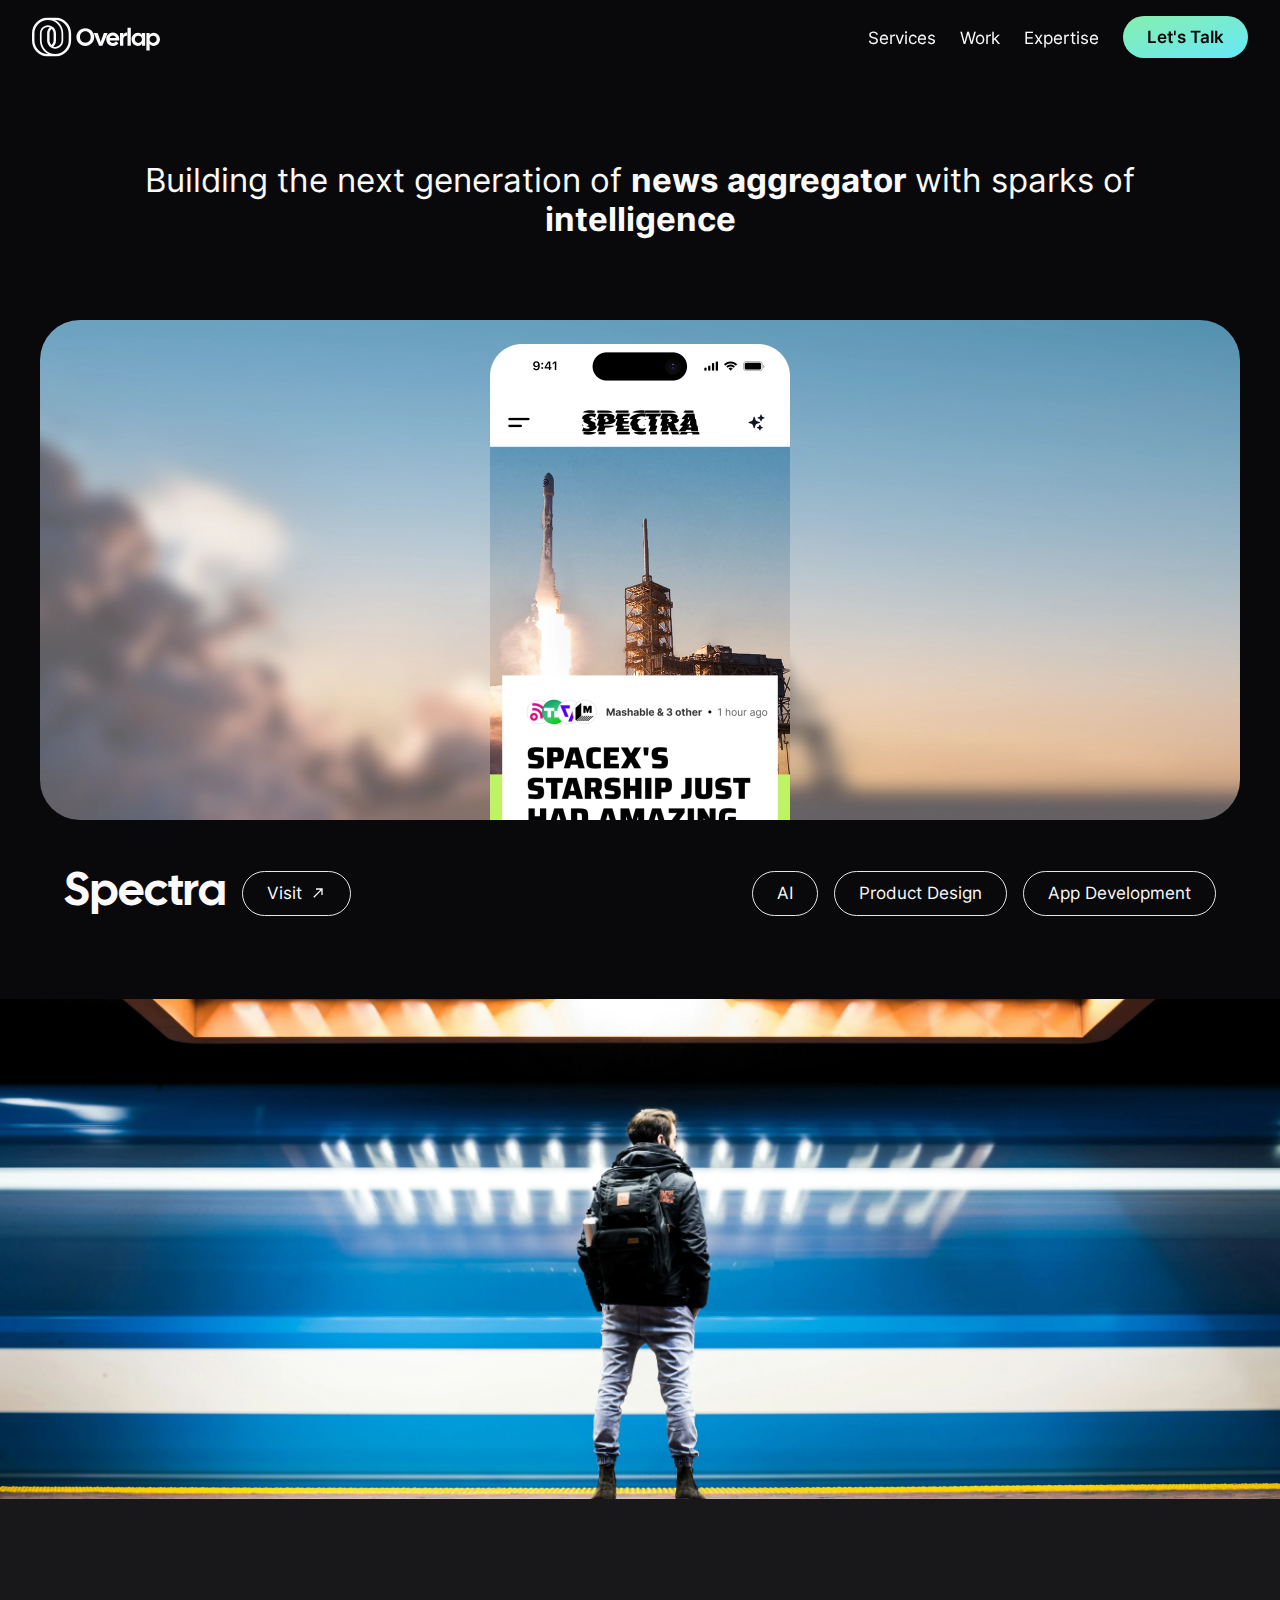
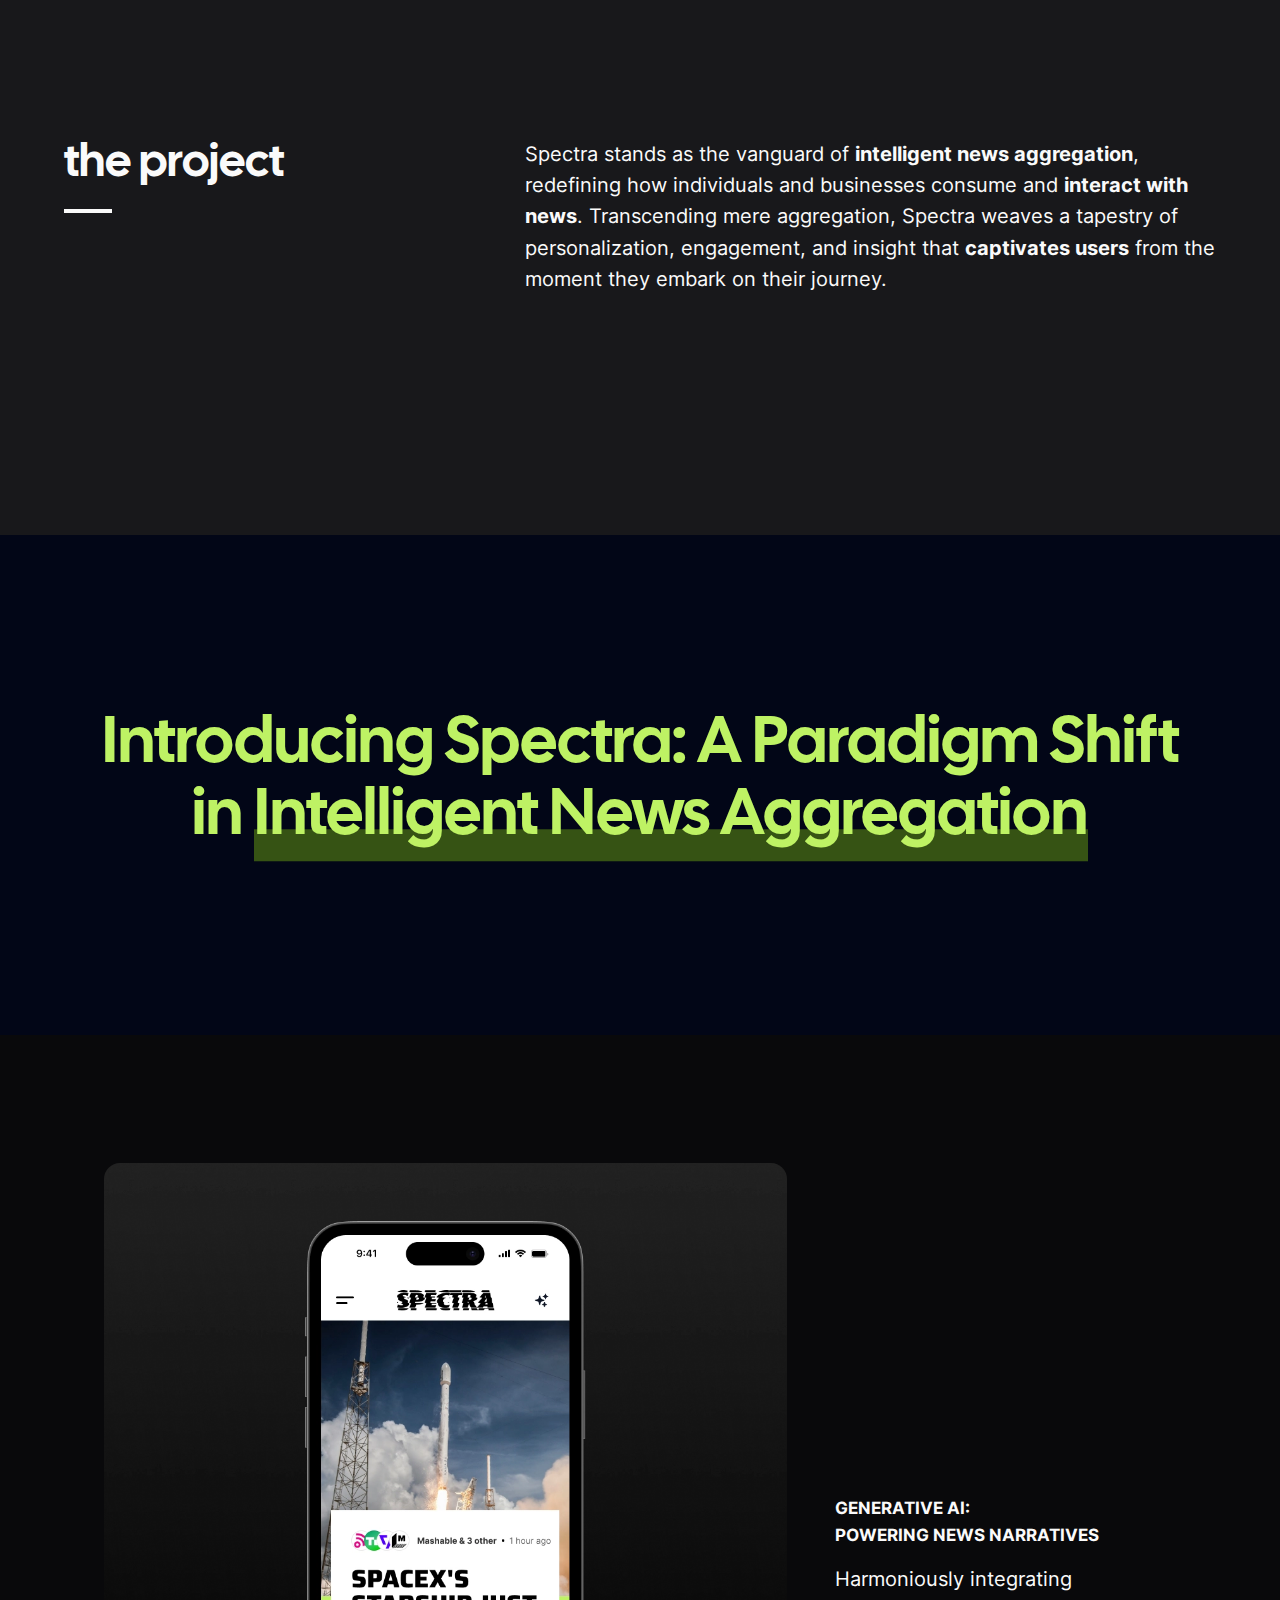
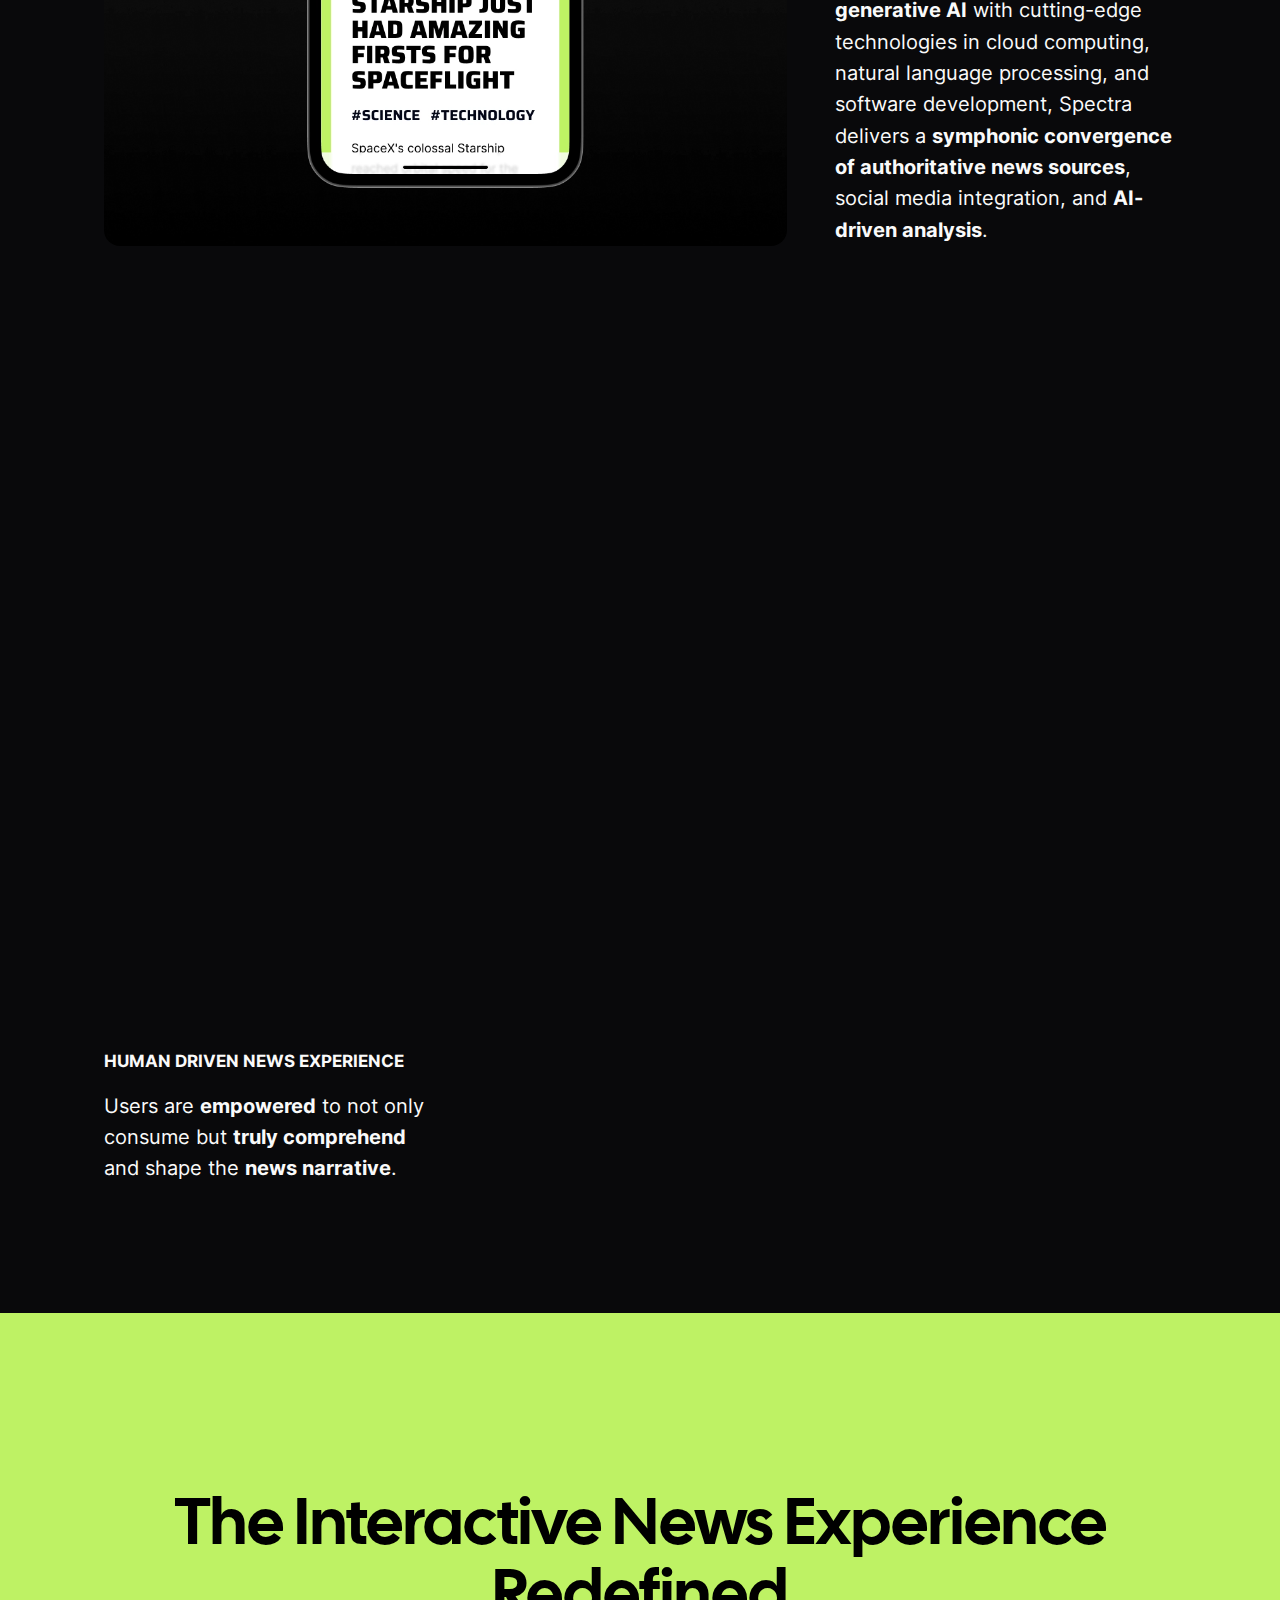
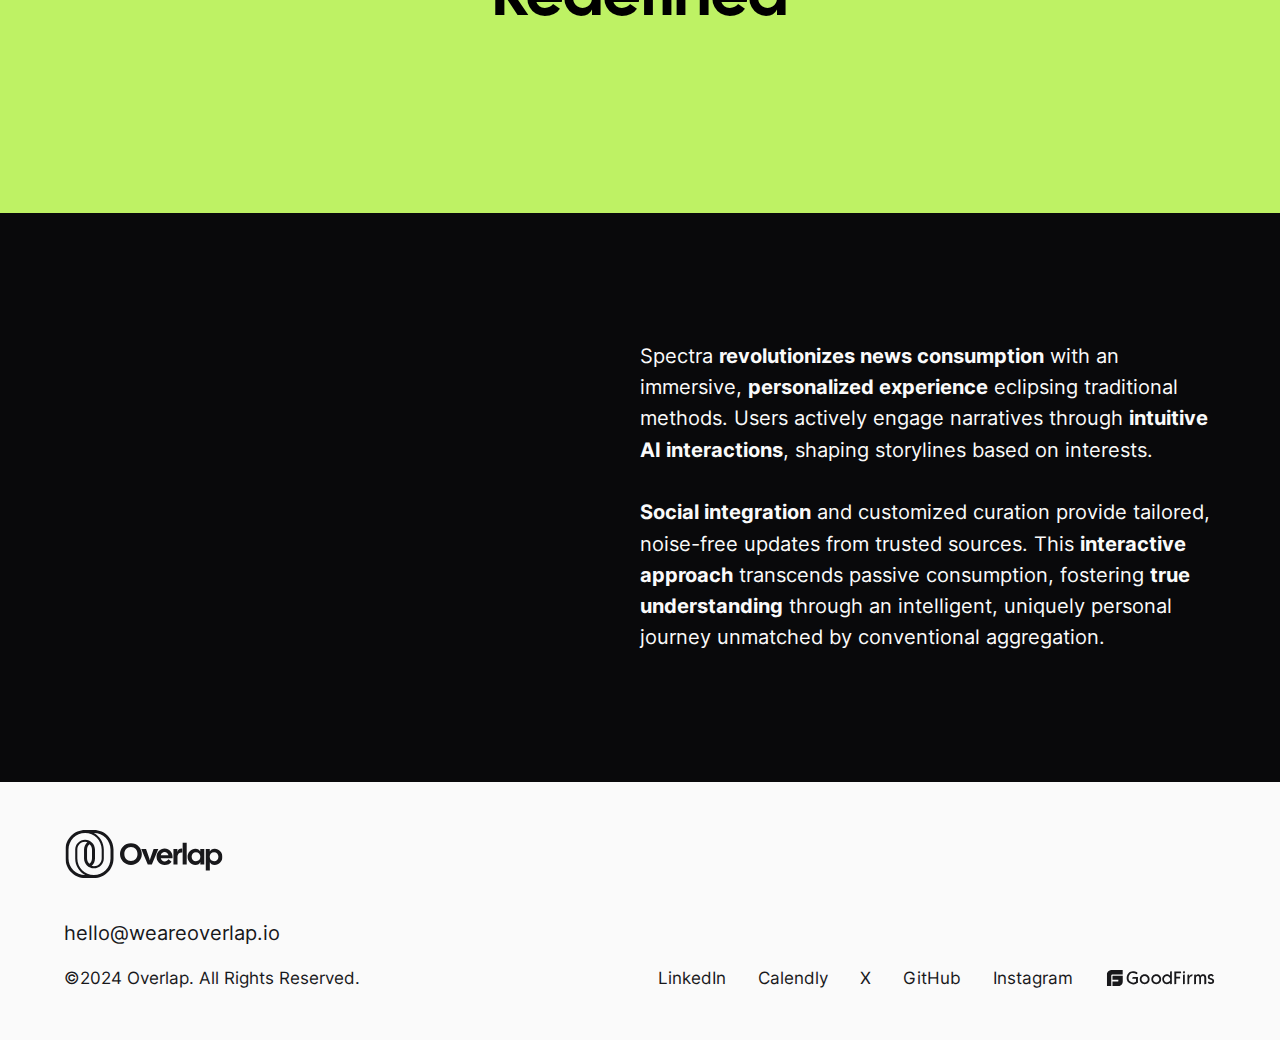
==== commit f636cd7e: "Update from https://github.com/WeAreOverlap/overlap-website/commit/cd337252ac886ab8a6bc1455d59f19299" ====
--- a/work/spectra/index.html
+++ b/work/spectra/index.html
@@ -1,4 +1,4 @@
-<!DOCTYPE html><html lang="en" class="h-full motion-safe:scroll-smooth" data-theme="dark"> <head><meta charset="UTF-8"><meta name="viewport" content="width=device-width"><meta name="generator" content="Astro v4.8.1"><title>Spectra: AI-Powered News Aggregation | Product Case Study</title><meta name="astro-view-transitions-enabled" content="true"><meta name="astro-view-transitions-fallback" content="animate"><meta name="description" content="We are Overlap. We build experience-first digital solutions."><!-- Sitemap --><link rel="sitemap" href="/sitemap-index.xml"><!-- Facebook Meta Tags --><meta property="og:title" content="Overlap"><meta property="og:type" content="website"><meta property="og:description" content="We are Overlap. We build experience-first digital solutions."><meta property="og:url" content="https://weareoverlap.io/"><meta property="og:image" content="https://weareoverlap.io/og-image.jpg"><!-- Twitter Meta Tags --><meta name="twitter:title" content="Overlap"><meta name="twitter:description" content="We are Overlap. We build experience-first digital solutions."><meta property="twitter:domain" content="https://weareoverlap.io/"><meta property="twitter:url" content="https://weareoverlap.io/"><meta name="twitter:image" content="https://weareoverlap.io/og-image.jpg"><meta name="twitter:card" content="summary_large_image"><!-- theme colors --><meta name="theme-color" content="#000000"><!-- Google Analytics --><script async src="https://www.googletagmanager.com/gtag/js?id=G-HFWYJ4C4JQ">
+<!DOCTYPE html><html lang="en" class="h-full motion-safe:scroll-smooth" data-theme="dark"> <head><meta charset="UTF-8"><meta name="viewport" content="width=device-width"><meta name="generator" content="Astro v4.14.3"><title>Spectra: AI-Powered News Aggregation | Product Case Study</title><!-- <ViewTransitions /> --><meta name="description" content="We are Overlap. We build experience-first digital solutions."><!-- Sitemap --><link rel="sitemap" href="/sitemap-index.xml"><!-- Facebook Meta Tags --><meta property="og:title" content="Overlap"><meta property="og:type" content="website"><meta property="og:description" content="We are Overlap. We build experience-first digital solutions."><meta property="og:url" content="https://weareoverlap.io/"><meta property="og:image" content="https://weareoverlap.io/og-image.jpg"><!-- Twitter Meta Tags --><meta name="twitter:title" content="Overlap"><meta name="twitter:description" content="We are Overlap. We build experience-first digital solutions."><meta property="twitter:domain" content="https://weareoverlap.io/"><meta property="twitter:url" content="https://weareoverlap.io/"><meta name="twitter:image" content="https://weareoverlap.io/og-image.jpg"><meta name="twitter:card" content="summary_large_image"><!-- theme colors --><meta name="theme-color" content="#000000"><!-- Google Analytics --><script async src="https://www.googletagmanager.com/gtag/js?id=G-HFWYJ4C4JQ">
   // _
 </script> <script>(function(){const id = "G-HFWYJ4C4JQ";
 
@@ -10,9 +10,9 @@
     gtag('js', new Date());
     gtag('config', id);
   })();
-})();</script><!-- initialize theme --><link rel="stylesheet" href="/_astro/index.BfVjl0ZU.css">
+})();</script><!-- initialize theme --><link rel="stylesheet" href="/_astro/index.CxFpu_LM.css">
 <style>section[data-astro-cid-abkabo42]{overflow:clip}section[data-astro-cid-abkabo42] img[data-astro-cid-abkabo42]{-o-object-fit:cover;object-fit:cover;-o-object-position:top;object-position:top;animation:image-parallax linear both;animation-timeline:view(y)}@media (prefers-reduced-motion: reduce){section[data-astro-cid-abkabo42] img[data-astro-cid-abkabo42]{animation:none}}section.splash-component h2 strong{position:relative;display:inline-block}section.splash-component h2 strong:after{margin-top:-1.5rem;height:1rem;width:100%;border-color:currentColor;--tw-bg-opacity: 1;background-color:rgb(54 83 20 / var(--tw-bg-opacity));--tw-content: "";content:var(--tw-content)}@media (min-width: 640px){section.splash-component h2 strong:after{display:block;content:var(--tw-content);height:1.5rem}}@media (min-width: 1280px){section.splash-component h2 strong:after{content:var(--tw-content);height:2rem}}
-</style><script type="module" src="/_astro/hoisted.CTef3Pqk.js"></script><style>[data-astro-transition-scope="astro-py5mjnzp-1"] { view-transition-name: Spectra; }@layer astro { ::view-transition-old(Spectra) { 
+</style><script type="module" src="/_astro/hoisted.CzFTQHh4.js"></script><style>[data-astro-transition-scope="astro-py5mjnzp-1"] { view-transition-name: Spectra; }@layer astro { ::view-transition-old(Spectra) { 
 	animation-duration: 180ms;
 	animation-timing-function: cubic-bezier(0.76, 0, 0.24, 1);
 	animation-fill-mode: both;
--- a/_astro/index.CxFpu_LM.css
+++ b/_astro/index.CxFpu_LM.css
@@ -0,0 +1 @@
+*,:before,:after{box-sizing:border-box;border-width:0;border-style:solid;border-color:#e5e7eb}:before,:after{--tw-content:""}html,:host{line-height:1.5;-webkit-text-size-adjust:100%;-moz-tab-size:4;-o-tab-size:4;tab-size:4;font-family:Inter Variable,ui-sans-serif,system-ui,sans-serif,"Apple Color Emoji","Segoe UI Emoji",Segoe UI Symbol,"Noto Color Emoji";font-feature-settings:normal;font-variation-settings:normal;-webkit-tap-highlight-color:transparent}body{margin:0;line-height:inherit}hr{height:0;color:inherit;border-top-width:1px}abbr:where([title]){-webkit-text-decoration:underline dotted;text-decoration:underline dotted}h1,h2,h3,h4,h5,h6{font-size:inherit;font-weight:inherit}a{color:inherit;text-decoration:inherit}b,strong{font-weight:bolder}code,kbd,samp,pre{font-family:ui-monospace,SFMono-Regular,Menlo,Monaco,Consolas,Liberation Mono,Courier New,monospace;font-feature-settings:normal;font-variation-settings:normal;font-size:1em}small{font-size:80%}sub,sup{font-size:75%;line-height:0;position:relative;vertical-align:baseline}sub{bottom:-.25em}sup{top:-.5em}table{text-indent:0;border-color:inherit;border-collapse:collapse}button,input,optgroup,select,textarea{font-family:inherit;font-feature-settings:inherit;font-variation-settings:inherit;font-size:100%;font-weight:inherit;line-height:inherit;letter-spacing:inherit;color:inherit;margin:0;padding:0}button,select{text-transform:none}button,input:where([type=button]),input:where([type=reset]),input:where([type=submit]){-webkit-appearance:button;background-color:transparent;background-image:none}:-moz-focusring{outline:auto}:-moz-ui-invalid{box-shadow:none}progress{vertical-align:baseline}::-webkit-inner-spin-button,::-webkit-outer-spin-button{height:auto}[type=search]{-webkit-appearance:textfield;outline-offset:-2px}::-webkit-search-decoration{-webkit-appearance:none}::-webkit-file-upload-button{-webkit-appearance:button;font:inherit}summary{display:list-item}blockquote,dl,dd,h1,h2,h3,h4,h5,h6,hr,figure,p,pre{margin:0}fieldset{margin:0;padding:0}legend{padding:0}ol,ul,menu{list-style:none;margin:0;padding:0}dialog{padding:0}textarea{resize:vertical}input::-moz-placeholder,textarea::-moz-placeholder{opacity:1;color:#9ca3af}input::placeholder,textarea::placeholder{opacity:1;color:#9ca3af}button,[role=button]{cursor:pointer}:disabled{cursor:default}img,svg,video,canvas,audio,iframe,embed,object{display:block;vertical-align:middle}img,video{max-width:100%;height:auto}[hidden]{display:none}*,:before,:after{--tw-border-spacing-x:0;--tw-border-spacing-y:0;--tw-translate-x:0;--tw-translate-y:0;--tw-rotate:0;--tw-skew-x:0;--tw-skew-y:0;--tw-scale-x:1;--tw-scale-y:1;--tw-pan-x: ;--tw-pan-y: ;--tw-pinch-zoom: ;--tw-scroll-snap-strictness:proximity;--tw-gradient-from-position: ;--tw-gradient-via-position: ;--tw-gradient-to-position: ;--tw-ordinal: ;--tw-slashed-zero: ;--tw-numeric-figure: ;--tw-numeric-spacing: ;--tw-numeric-fraction: ;--tw-ring-inset: ;--tw-ring-offset-width:0px;--tw-ring-offset-color:#fff;--tw-ring-color:rgb(59 130 246 / .5);--tw-ring-offset-shadow:0 0 #0000;--tw-ring-shadow:0 0 #0000;--tw-shadow:0 0 #0000;--tw-shadow-colored:0 0 #0000;--tw-blur: ;--tw-brightness: ;--tw-contrast: ;--tw-grayscale: ;--tw-hue-rotate: ;--tw-invert: ;--tw-saturate: ;--tw-sepia: ;--tw-drop-shadow: ;--tw-backdrop-blur: ;--tw-backdrop-brightness: ;--tw-backdrop-contrast: ;--tw-backdrop-grayscale: ;--tw-backdrop-hue-rotate: ;--tw-backdrop-invert: ;--tw-backdrop-opacity: ;--tw-backdrop-saturate: ;--tw-backdrop-sepia: ;--tw-contain-size: ;--tw-contain-layout: ;--tw-contain-paint: ;--tw-contain-style: }::backdrop{--tw-border-spacing-x:0;--tw-border-spacing-y:0;--tw-translate-x:0;--tw-translate-y:0;--tw-rotate:0;--tw-skew-x:0;--tw-skew-y:0;--tw-scale-x:1;--tw-scale-y:1;--tw-pan-x: ;--tw-pan-y: ;--tw-pinch-zoom: ;--tw-scroll-snap-strictness:proximity;--tw-gradient-from-position: ;--tw-gradient-via-position: ;--tw-gradient-to-position: ;--tw-ordinal: ;--tw-slashed-zero: ;--tw-numeric-figure: ;--tw-numeric-spacing: ;--tw-numeric-fraction: ;--tw-ring-inset: ;--tw-ring-offset-width:0px;--tw-ring-offset-color:#fff;--tw-ring-color:rgb(59 130 246 / .5);--tw-ring-offset-shadow:0 0 #0000;--tw-ring-shadow:0 0 #0000;--tw-shadow:0 0 #0000;--tw-shadow-colored:0 0 #0000;--tw-blur: ;--tw-brightness: ;--tw-contrast: ;--tw-grayscale: ;--tw-hue-rotate: ;--tw-invert: ;--tw-saturate: ;--tw-sepia: ;--tw-drop-shadow: ;--tw-backdrop-blur: ;--tw-backdrop-brightness: ;--tw-backdrop-contrast: ;--tw-backdrop-grayscale: ;--tw-backdrop-hue-rotate: ;--tw-backdrop-invert: ;--tw-backdrop-opacity: ;--tw-backdrop-saturate: ;--tw-backdrop-sepia: ;--tw-contain-size: ;--tw-contain-layout: ;--tw-contain-paint: ;--tw-contain-style: }.container{width:100%}@media (min-width:640px){.container{max-width:640px}}@media (min-width:768px){.container{max-width:768px}}@media (min-width:1024px){.container{max-width:1024px}}@media (min-width:1280px){.container{max-width:1280px}}@media (min-width:1536px){.container{max-width:1536px}}.sr-only{position:absolute;width:1px;height:1px;padding:0;margin:-1px;overflow:hidden;clip:rect(0,0,0,0);white-space:nowrap;border-width:0}.fixed{position:fixed}.absolute{position:absolute}.relative{position:relative}.inset-0{inset:0}.bottom-10{bottom:2.5rem}.left-1\/2{left:50%}.right-4{right:1rem}.top-0{top:0}.top-1\/2{top:50%}.z-20{z-index:20}.m-0{margin:0}.m-auto{margin:auto}.-ml-12{margin-left:-3rem}.-mr-3{margin-right:-.75rem}.mb-10{margin-bottom:2.5rem}.mb-4{margin-bottom:1rem}.mb-7{margin-bottom:1.75rem}.mb-8{margin-bottom:2rem}.ml-0{margin-left:0}.ml-auto{margin-left:auto}.mt-1{margin-top:.25rem}.mt-20{margin-top:5rem}.block{display:block}.inline-block{display:inline-block}.inline{display:inline}.flex{display:flex}.table{display:table}.grid{display:grid}.hidden{display:none}.aspect-video{aspect-ratio:16/9}.size-16{width:4rem;height:4rem}.size-32{width:8rem;height:8rem}.size-4{width:1rem;height:1rem}.size-6{width:1.5rem;height:1.5rem}.size-8{width:2rem;height:2rem}.h-10{height:2.5rem}.h-12{height:3rem}.h-2{height:.5rem}.h-4{height:1rem}.h-60{height:15rem}.h-\[200px\]{height:200px}.h-\[250px\]{height:250px}.h-full{height:100%}.min-h-36{min-height:9rem}.w-1{width:.25rem}.w-16{width:4rem}.w-32{width:8rem}.w-40{width:10rem}.w-6{width:1.5rem}.w-full{width:100%}.max-w-4xl{max-width:56rem}.max-w-6xl{max-width:72rem}.max-w-7xl{max-width:80rem}.basis-2\/5{flex-basis:40%}.basis-2\/6{flex-basis:33.333333%}.basis-3\/5{flex-basis:60%}.basis-4\/6{flex-basis:66.666667%}.origin-\[right_center\]{transform-origin:right center}.-translate-x-1\/2{--tw-translate-x:-50%;transform:translate(var(--tw-translate-x),var(--tw-translate-y)) rotate(var(--tw-rotate)) skew(var(--tw-skew-x)) skewY(var(--tw-skew-y)) scaleX(var(--tw-scale-x)) scaleY(var(--tw-scale-y))}.-translate-y-1\/2{--tw-translate-y:-50%;transform:translate(var(--tw-translate-x),var(--tw-translate-y)) rotate(var(--tw-rotate)) skew(var(--tw-skew-x)) skewY(var(--tw-skew-y)) scaleX(var(--tw-scale-x)) scaleY(var(--tw-scale-y))}.translate-x-\[-50\%\]{--tw-translate-x:-50%;transform:translate(var(--tw-translate-x),var(--tw-translate-y)) rotate(var(--tw-rotate)) skew(var(--tw-skew-x)) skewY(var(--tw-skew-y)) scaleX(var(--tw-scale-x)) scaleY(var(--tw-scale-y))}.translate-y-\[-50\%\]{--tw-translate-y:-50%;transform:translate(var(--tw-translate-x),var(--tw-translate-y)) rotate(var(--tw-rotate)) skew(var(--tw-skew-x)) skewY(var(--tw-skew-y)) scaleX(var(--tw-scale-x)) scaleY(var(--tw-scale-y))}.translate-y-full{--tw-translate-y:100%;transform:translate(var(--tw-translate-x),var(--tw-translate-y)) rotate(var(--tw-rotate)) skew(var(--tw-skew-x)) skewY(var(--tw-skew-y)) scaleX(var(--tw-scale-x)) scaleY(var(--tw-scale-y))}.scale-0{--tw-scale-x:0;--tw-scale-y:0;transform:translate(var(--tw-translate-x),var(--tw-translate-y)) rotate(var(--tw-rotate)) skew(var(--tw-skew-x)) skewY(var(--tw-skew-y)) scaleX(var(--tw-scale-x)) scaleY(var(--tw-scale-y))}.transform{transform:translate(var(--tw-translate-x),var(--tw-translate-y)) rotate(var(--tw-rotate)) skew(var(--tw-skew-x)) skewY(var(--tw-skew-y)) scaleX(var(--tw-scale-x)) scaleY(var(--tw-scale-y))}@keyframes pulse{50%{opacity:.5}}.animate-pulse-fast{animation:pulse 1s cubic-bezier(.4,0,.6,1) infinite}.cursor-default{cursor:default}.cursor-pointer{cursor:pointer}.scroll-mt-24{scroll-margin-top:6rem}.grid-cols-1{grid-template-columns:repeat(1,minmax(0,1fr))}.grid-cols-2{grid-template-columns:repeat(2,minmax(0,1fr))}.flex-row{flex-direction:row}.flex-col{flex-direction:column}.flex-wrap{flex-wrap:wrap}.place-items-center{place-items:center}.items-start{align-items:flex-start}.items-center{align-items:center}.justify-start{justify-content:flex-start}.justify-center{justify-content:center}.justify-between{justify-content:space-between}.justify-items-end{justify-items:end}.gap-10{gap:2.5rem}.gap-12{gap:3rem}.gap-2{gap:.5rem}.gap-3{gap:.75rem}.gap-4{gap:1rem}.gap-6{gap:1.5rem}.gap-8{gap:2rem}.space-y-12>:not([hidden])~:not([hidden]){--tw-space-y-reverse:0;margin-top:calc(3rem*calc(1 - var(--tw-space-y-reverse)));margin-bottom:calc(3rem*var(--tw-space-y-reverse))}.space-y-2>:not([hidden])~:not([hidden]){--tw-space-y-reverse:0;margin-top:calc(.5rem*calc(1 - var(--tw-space-y-reverse)));margin-bottom:calc(.5rem*var(--tw-space-y-reverse))}.space-y-8>:not([hidden])~:not([hidden]){--tw-space-y-reverse:0;margin-top:calc(2rem*calc(1 - var(--tw-space-y-reverse)));margin-bottom:calc(2rem*var(--tw-space-y-reverse))}.self-end{align-self:flex-end}.self-center{align-self:center}.overflow-hidden{overflow:hidden}.overflow-clip{overflow:clip}.overflow-visible{overflow:visible}.overflow-x-hidden{overflow-x:hidden}.whitespace-nowrap{white-space:nowrap}.rounded-2xl{border-radius:1rem}.rounded-full{border-radius:9999px}.border{border-width:1px}.border-2{border-width:2px}.border-b{border-bottom-width:1px}.border-b-\[100px\]{border-bottom-width:100px}.border-\[var\(--color-primary\)\]{border-color:var(--color-primary)}.border-current{border-color:currentColor}.border-default{border-color:var(--color-border)}.border-primary{border-color:var(--color-primary)}.border-transparent{border-color:transparent}.bg-black{--tw-bg-opacity:1;background-color:rgb(0 0 0/var(--tw-bg-opacity))}.bg-default{background-color:var(--color-background)}.bg-header{background-color:var(--color-background-header)}.bg-lime-300{--tw-bg-opacity:1;background-color:rgb(190 242 100/var(--tw-bg-opacity))}.bg-offset{background-color:var(--color-background-offset)}.bg-primary{background-color:var(--color-primary)}.bg-slate-950{--tw-bg-opacity:1;background-color:rgb(2 6 23/var(--tw-bg-opacity))}.bg-white{--tw-bg-opacity:1;background-color:rgb(255 255 255/var(--tw-bg-opacity))}.bg-gradient-to-br{background-image:linear-gradient(to bottom right,var(--tw-gradient-stops))}.from-green-300{--tw-gradient-from:#86efac var(--tw-gradient-from-position);--tw-gradient-to:rgb(134 239 172 / 0) var(--tw-gradient-to-position);--tw-gradient-stops:var(--tw-gradient-from), var(--tw-gradient-to)}.to-cyan-300{--tw-gradient-to:#67e8f9 var(--tw-gradient-to-position)}.bg-cover{background-size:cover}.object-cover{-o-object-fit:cover;object-fit:cover}.p-6{padding:1.5rem}.p-8{padding:2rem}.px-10{padding-left:2.5rem;padding-right:2.5rem}.px-16{padding-left:4rem;padding-right:4rem}.px-4{padding-left:1rem;padding-right:1rem}.px-5{padding-left:1.25rem;padding-right:1.25rem}.px-6{padding-left:1.5rem;padding-right:1.5rem}.px-8{padding-left:2rem;padding-right:2rem}.py-1{padding-top:.25rem;padding-bottom:.25rem}.py-10{padding-top:2.5rem;padding-bottom:2.5rem}.py-16{padding-top:4rem;padding-bottom:4rem}.py-2{padding-top:.5rem;padding-bottom:.5rem}.py-20{padding-top:5rem;padding-bottom:5rem}.py-4{padding-top:1rem;padding-bottom:1rem}.py-6{padding-top:1.5rem;padding-bottom:1.5rem}.pb-4{padding-bottom:1rem}.pr-1{padding-right:.25rem}.pt-20{padding-top:5rem}.pt-4{padding-top:1rem}.pt-8{padding-top:2rem}.text-left{text-align:left}.text-center{text-align:center}.text-right{text-align:right}.align-middle{vertical-align:middle}.font-bold{font-weight:700}.font-extrabold{font-weight:800}.font-semibold{font-weight:600}.uppercase{text-transform:uppercase}.tracking-tight{letter-spacing:-.025em}.text-black{--tw-text-opacity:1;color:rgb(0 0 0/var(--tw-text-opacity))}.text-default{color:var(--color-text)}.text-lime-300{--tw-text-opacity:1;color:rgb(190 242 100/var(--tw-text-opacity))}.text-offset{color:var(--color-text-offset)}.text-primary{color:var(--color-primary)}.text-white{--tw-text-opacity:1;color:rgb(255 255 255/var(--tw-text-opacity))}.text-zinc-800{--tw-text-opacity:1;color:rgb(39 39 42/var(--tw-text-opacity))}.opacity-100{opacity:1}.opacity-40{opacity:.4}.opacity-90{opacity:.9}.transition{transition-property:color,background-color,border-color,text-decoration-color,fill,stroke,opacity,box-shadow,transform,filter,-webkit-backdrop-filter;transition-property:color,background-color,border-color,text-decoration-color,fill,stroke,opacity,box-shadow,transform,filter,backdrop-filter;transition-property:color,background-color,border-color,text-decoration-color,fill,stroke,opacity,box-shadow,transform,filter,backdrop-filter,-webkit-backdrop-filter;transition-timing-function:cubic-bezier(.4,0,.2,1);transition-duration:.15s}.transition-all{transition-property:all;transition-timing-function:cubic-bezier(.4,0,.2,1);transition-duration:.15s}.duration-500{transition-duration:.5s}.ease-in-out{transition-timing-function:cubic-bezier(.4,0,.2,1)}.text-xs{font-size:clamp(.8680555555555557rem,calc(.8680555555555557rem + ((.8888888888888888 - .8680555555555557)*((100vw - 20rem)/(96 - 20)))),.8888888888888888rem);line-height:1.6}.text-sm{font-size:clamp(1rem,calc(1rem + ((1.0416666666666667 - 1)*((100vw - 20rem)/(96 - 20)))),1.0416666666666667rem);line-height:1.6}.text-base{font-size:clamp(1.125rem,calc(1.125rem + ((1.25 - 1.125)*((100vw - 20rem)/(96 - 20)))),1.25rem);line-height:1.6}.text-lg{font-size:clamp(1.265625rem,calc(1.265625rem + ((1.5 - 1.265625)*((100vw - 20rem)/(96 - 20)))),1.5rem);line-height:1.6}.text-xl{font-size:clamp(1.423828125rem,calc(1.423828125rem + ((1.7999999999999998 - 1.423828125)*((100vw - 20rem)/(96 - 20)))),1.7999999999999998rem);line-height:1.2}.text-2xl{font-size:clamp(1.601806640625rem,calc(1.601806640625rem + ((2.1599999999999997 - 1.601806640625)*((100vw - 20rem)/(96 - 20)))),2.1599999999999997rem);line-height:1.2}.text-4xl{font-size:clamp(2.0272865295410156rem,calc(2.0272865295410156rem + ((3.1103999999999994 - 2.0272865295410156)*((100vw - 20rem)/(96 - 20)))),3.1103999999999994rem);line-height:1.1}.text-5xl{font-size:clamp(2.2806973457336426rem,calc(2.2806973457336426rem + ((3.732479999999999 - 2.2806973457336426)*((100vw - 20rem)/(96 - 20)))),3.732479999999999rem);line-height:1.1}.text-6xl{font-size:clamp(2.565784513950348rem,calc(2.565784513950348rem + ((4.478975999999999 - 2.565784513950348)*((100vw - 20rem)/(96 - 20)))),4.478975999999999rem);line-height:1.1}.text-7xl{font-size:clamp(2.8865075781941414rem,calc(2.8865075781941414rem + ((5.374771199999998 - 2.8865075781941414)*((100vw - 20rem)/(96 - 20)))),5.374771199999998rem);line-height:1}.\*\:text-sm>*{font-size:clamp(1rem,calc(1rem + ((1.0416666666666667 - 1)*((100vw - 20rem)/(96 - 20)))),1.0416666666666667rem);line-height:1.6}.selection\:bg-current ::-moz-selection{background-color:currentColor}.selection\:bg-current ::selection{background-color:currentColor}.selection\:bg-secondary ::-moz-selection{background-color:var(--color-secondary)}.selection\:bg-secondary ::selection{background-color:var(--color-secondary)}.selection\:text-white ::-moz-selection{--tw-text-opacity:1;color:rgb(255 255 255/var(--tw-text-opacity))}.selection\:text-white ::selection{--tw-text-opacity:1;color:rgb(255 255 255/var(--tw-text-opacity))}.selection\:bg-current::-moz-selection{background-color:currentColor}.selection\:bg-current::selection{background-color:currentColor}.selection\:bg-secondary::-moz-selection{background-color:var(--color-secondary)}.selection\:bg-secondary::selection{background-color:var(--color-secondary)}.selection\:text-white::-moz-selection{--tw-text-opacity:1;color:rgb(255 255 255/var(--tw-text-opacity))}.selection\:text-white::selection{--tw-text-opacity:1;color:rgb(255 255 255/var(--tw-text-opacity))}.after\:-mt-6:after{content:var(--tw-content);margin-top:-1.5rem}.after\:block:after{content:var(--tw-content);display:block}.after\:h-4:after{content:var(--tw-content);height:1rem}.after\:h-6:after{content:var(--tw-content);height:1.5rem}.after\:w-12:after{content:var(--tw-content);width:3rem}.after\:w-full:after{content:var(--tw-content);width:100%}.after\:border-b-4:after{content:var(--tw-content);border-bottom-width:4px}.after\:border-current:after{content:var(--tw-content);border-color:currentColor}.after\:bg-lime-900:after{content:var(--tw-content);--tw-bg-opacity:1;background-color:rgb(54 83 20/var(--tw-bg-opacity))}.after\:content-\[\'\'\]:after{--tw-content:"";content:var(--tw-content)}.hover\:scale-105:hover{--tw-scale-x:1.05;--tw-scale-y:1.05;transform:translate(var(--tw-translate-x),var(--tw-translate-y)) rotate(var(--tw-rotate)) skew(var(--tw-skew-x)) skewY(var(--tw-skew-y)) scaleX(var(--tw-scale-x)) scaleY(var(--tw-scale-y))}.hover\:bg-primary:hover{background-color:var(--color-primary)}.hover\:\!text-default:hover{color:var(--color-text)!important}.hover\:text-black:hover{--tw-text-opacity:1;color:rgb(0 0 0/var(--tw-text-opacity))}.hover\:opacity-100:hover{opacity:1}@media (prefers-reduced-motion:no-preference){.motion-safe\:scroll-smooth{scroll-behavior:smooth}}@media (prefers-reduced-motion:reduce){.motion-reduce\:transition-none{transition-property:none}.motion-reduce\:hover\:transform-none:hover{transform:none}}@media (min-width:640px){.sm\:relative{position:relative}.sm\:left-auto{left:auto}.sm\:mb-20{margin-bottom:5rem}.sm\:block{display:block}.sm\:flex{display:flex}.sm\:hidden{display:none}.sm\:basis-1\/2{flex-basis:50%}.sm\:transform-none{transform:none}.sm\:grid-cols-2{grid-template-columns:repeat(2,minmax(0,1fr))}.sm\:grid-cols-4{grid-template-columns:repeat(4,minmax(0,1fr))}.sm\:flex-row{flex-direction:row}.sm\:gap-0{gap:0}.sm\:gap-6{gap:1.5rem}.sm\:self-center{align-self:center}.sm\:px-10{padding-left:2.5rem;padding-right:2.5rem}.sm\:py-20{padding-top:5rem;padding-bottom:5rem}.sm\:text-base{font-size:clamp(1.125rem,calc(1.125rem + ((1.25 - 1.125)*((100vw - 20rem)/(96 - 20)))),1.25rem);line-height:1.6}.sm\:text-4xl{font-size:clamp(2.0272865295410156rem,calc(2.0272865295410156rem + ((3.1103999999999994 - 2.0272865295410156)*((100vw - 20rem)/(96 - 20)))),3.1103999999999994rem);line-height:1.1}.sm\:text-6xl{font-size:clamp(2.565784513950348rem,calc(2.565784513950348rem + ((4.478975999999999 - 2.565784513950348)*((100vw - 20rem)/(96 - 20)))),4.478975999999999rem);line-height:1.1}.after\:sm\:block:after{content:var(--tw-content);display:block}.after\:sm\:h-6:after{content:var(--tw-content);height:1.5rem}}@media (min-width:768px){.md\:mb-0{margin-bottom:0}.md\:block{display:block}.md\:h-\[300px\]{height:300px}.md\:grid-cols-2{grid-template-columns:repeat(2,minmax(0,1fr))}.md\:grid-cols-8{grid-template-columns:repeat(8,minmax(0,1fr))}.md\:flex-row{flex-direction:row}.md\:flex-col{flex-direction:column}.md\:items-end{align-items:flex-end}.md\:gap-10{gap:2.5rem}.md\:space-y-16>:not([hidden])~:not([hidden]){--tw-space-y-reverse:0;margin-top:calc(4rem*calc(1 - var(--tw-space-y-reverse)));margin-bottom:calc(4rem*var(--tw-space-y-reverse))}.md\:p-12{padding:3rem}.md\:px-6{padding-left:1.5rem;padding-right:1.5rem}.md\:py-24{padding-top:6rem;padding-bottom:6rem}.md\:pt-8{padding-top:2rem}.md\:text-5xl{font-size:clamp(2.2806973457336426rem,calc(2.2806973457336426rem + ((3.732479999999999 - 2.2806973457336426)*((100vw - 20rem)/(96 - 20)))),3.732479999999999rem);line-height:1.1}.md\:text-7xl{font-size:clamp(2.8865075781941414rem,calc(2.8865075781941414rem + ((5.374771199999998 - 2.8865075781941414)*((100vw - 20rem)/(96 - 20)))),5.374771199999998rem);line-height:1}}@media (min-width:1024px){.lg\:order-last{order:9999}.lg\:mb-12{margin-bottom:3rem}.lg\:mb-8{margin-bottom:2rem}.lg\:aspect-\[4\/3\]{aspect-ratio:4/3}.lg\:h-\[400px\]{height:400px}.lg\:grid-cols-3{grid-template-columns:repeat(3,minmax(0,1fr))}.lg\:flex-row{flex-direction:row}.lg\:gap-20{gap:5rem}.lg\:gap-4{gap:1rem}.lg\:gap-8{gap:2rem}.lg\:space-y-24>:not([hidden])~:not([hidden]){--tw-space-y-reverse:0;margin-top:calc(6rem*calc(1 - var(--tw-space-y-reverse)));margin-bottom:calc(6rem*var(--tw-space-y-reverse))}.lg\:rounded-3xl{border-radius:1.5rem}.lg\:px-16{padding-left:4rem;padding-right:4rem}.lg\:px-6{padding-left:1.5rem;padding-right:1.5rem}.lg\:px-8{padding-left:2rem;padding-right:2rem}.lg\:py-12{padding-top:3rem;padding-bottom:3rem}.lg\:py-2{padding-top:.5rem;padding-bottom:.5rem}.lg\:py-32{padding-top:8rem;padding-bottom:8rem}.lg\:py-40{padding-top:10rem;padding-bottom:10rem}.lg\:pt-12{padding-top:3rem}.lg\:text-sm{font-size:clamp(1rem,calc(1rem + ((1.0416666666666667 - 1)*((100vw - 20rem)/(96 - 20)))),1.0416666666666667rem);line-height:1.6}.lg\:text-lg{font-size:clamp(1.265625rem,calc(1.265625rem + ((1.5 - 1.265625)*((100vw - 20rem)/(96 - 20)))),1.5rem);line-height:1.6}.lg\:text-6xl{font-size:clamp(2.565784513950348rem,calc(2.565784513950348rem + ((4.478975999999999 - 2.565784513950348)*((100vw - 20rem)/(96 - 20)))),4.478975999999999rem);line-height:1.1}.lg\:text-8xl{font-size:clamp(3.247321025468409rem,calc(3.247321025468409rem + ((6.449725439999998 - 3.247321025468409)*((100vw - 20rem)/(96 - 20)))),6.449725439999998rem);line-height:1}.lg\:even\:flex-row-reverse:nth-child(2n){flex-direction:row-reverse}}@media (min-width:1280px){.xl\:h-\[500px\]{height:500px}.xl\:min-h-52{min-height:13rem}.xl\:rounded-\[40px\]{border-radius:40px}.xl\:px-20{padding-left:5rem;padding-right:5rem}.xl\:py-32{padding-top:8rem;padding-bottom:8rem}.xl\:py-60{padding-top:15rem;padding-bottom:15rem}.xl\:text-9xl{font-size:clamp(3.65323615365196rem,calc(3.65323615365196rem + ((7.739670527999997 - 3.65323615365196)*((100vw - 20rem)/(96 - 20)))),7.739670527999997rem);line-height:1}}@font-face{font-family:Inter Variable;font-style:normal;font-display:swap;font-weight:100 900;src:url(/_astro/inter-cyrillic-ext-wght-normal.DIEz8p5i.woff2)format("woff2-variations");unicode-range:U+0460-052F,U+1C80-1C88,U+20B4,U+2DE0-2DFF,U+A640-A69F,U+FE2E-FE2F}@font-face{font-family:Inter Variable;font-style:normal;font-display:swap;font-weight:100 900;src:url(/_astro/inter-cyrillic-wght-normal.BmJJXa8e.woff2)format("woff2-variations");unicode-range:U+0301,U+0400-045F,U+0490-0491,U+04B0-04B1,U+2116}@font-face{font-family:Inter Variable;font-style:normal;font-display:swap;font-weight:100 900;src:url(/_astro/inter-greek-ext-wght-normal.D5AYLNiq.woff2)format("woff2-variations");unicode-range:U+1F00-1FFF}@font-face{font-family:Inter Variable;font-style:normal;font-display:swap;font-weight:100 900;src:url(/_astro/inter-greek-wght-normal.DyIDNIyN.woff2)format("woff2-variations");unicode-range:U+0370-0377,U+037A-037F,U+0384-038A,U+038C,U+038E-03A1,U+03A3-03FF}@font-face{font-family:Inter Variable;font-style:normal;font-display:swap;font-weight:100 900;src:url(/_astro/inter-vietnamese-wght-normal._GQuwPVU.woff2)format("woff2-variations");unicode-range:U+0102-0103,U+0110-0111,U+0128-0129,U+0168-0169,U+01A0-01A1,U+01AF-01B0,U+0300-0301,U+0303-0304,U+0308-0309,U+0323,U+0329,U+1EA0-1EF9,U+20AB}@font-face{font-family:Inter Variable;font-style:normal;font-display:swap;font-weight:100 900;src:url(/_astro/inter-latin-ext-wght-normal.CN1pIXkb.woff2)format("woff2-variations");unicode-range:U+0100-02AF,U+0304,U+0308,U+0329,U+1E00-1E9F,U+1EF2-1EFF,U+2020,U+20A0-20AB,U+20AD-20C0,U+2113,U+2C60-2C7F,U+A720-A7FF}@font-face{font-family:Inter Variable;font-style:normal;font-display:swap;font-weight:100 900;src:url(/_astro/inter-latin-wght-normal.BgVq2Tq4.woff2)format("woff2-variations");unicode-range:U+0000-00FF,U+0131,U+0152-0153,U+02BB-02BC,U+02C6,U+02DA,U+02DC,U+0304,U+0308,U+0329,U+2000-206F,U+2074,U+20AC,U+2122,U+2191,U+2193,U+2212,U+2215,U+FEFF,U+FFFD}@font-face{font-family:CalSans-SemiBold;src:url(/fonts/CalSans-SemiBold.woff2)format("woff");font-weight:700;font-style:normal;font-display:swap}a,.btn{transition-property:color,background-color,border-color,text-decoration-color,fill,stroke;transition-timing-function:cubic-bezier(.4,0,.2,1);transition-duration:.2s}a:hover,.btn:hover{color:var(--color-secondary)}a:focus,.btn:focus{outline:2px solid transparent;outline-offset:2px;--tw-ring-offset-shadow:var(--tw-ring-inset) 0 0 0 var(--tw-ring-offset-width) var(--tw-ring-offset-color);--tw-ring-shadow:var(--tw-ring-inset) 0 0 0 calc(1px + var(--tw-ring-offset-width)) var(--tw-ring-color);box-shadow:var(--tw-ring-offset-shadow),var(--tw-ring-shadow),var(--tw-shadow, 0 0 #0000);--tw-ring-color:var(--color-secondary);--tw-ring-offset-width:1px;--tw-ring-offset-color:transparent}.gradient-heading,.gradient-text{-webkit-background-clip:text;background-clip:text;color:transparent}.gradient-heading{background-image:linear-gradient(to bottom right,var(--tw-gradient-stops));--tw-gradient-from:#86efac var(--tw-gradient-from-position);--tw-gradient-to:rgb(134 239 172 / 0) var(--tw-gradient-to-position);--tw-gradient-stops:var(--tw-gradient-from), var(--tw-gradient-to);--tw-gradient-to:#67e8f9 var(--tw-gradient-to-position)}.gradient-text{padding:.25rem 1rem;background-image:linear-gradient(to bottom right,var(--tw-gradient-stops));--tw-gradient-from:var(--color-secondary) var(--tw-gradient-from-position);--tw-gradient-to:rgb(255 255 255 / 0) var(--tw-gradient-to-position);--tw-gradient-stops:var(--tw-gradient-from), var(--tw-gradient-to);--tw-gradient-to:var(--color-primary) var(--tw-gradient-to-position)}h1,h2,h3,h4,h5,h6{font-family:CalSans-SemiBold,ui-sans-serif,system-ui,sans-serif,"Apple Color Emoji","Segoe UI Emoji",Segoe UI Symbol,"Noto Color Emoji"}@keyframes image-parallax{0%{-o-object-position:0 100%;object-position:0 100%}to{-o-object-position:0 0;object-position:0 0}}[data-theme=light]{--color-primary:#22d3ee;--color-secondary:#4ade80;--color-text:#18181b;--color-text-offset:#52525b;--color-background:#fafafa;--color-background-header:rgb(250 250 250 / 75%);--color-background-offset:#f4f4f5;--color-border:#e4e4e7}[data-theme=dark]{--color-primary:#a5f3fc;--color-secondary:#86efac;--color-text:#fafafa;--color-text-offset:#a1a1aa;--color-background:#09090b;--color-background-header:rgb(9 9 11 / 75%);--color-background-offset:#18181b;--color-border:#3f3f46}.fixed-header #theme-switcher[data-astro-cid-grqczixo]{margin-left:0;--tw-scale-x:1;--tw-scale-y:1;transform:translate(var(--tw-translate-x),var(--tw-translate-y)) rotate(var(--tw-rotate)) skew(var(--tw-skew-x)) skewY(var(--tw-skew-y)) scaleX(var(--tw-scale-x)) scaleY(var(--tw-scale-y))}.fixed-header[data-astro-cid-4wsjtibl]{border-color:var(--color-border);background-color:var(--color-background-header);--tw-backdrop-blur:blur(12px);-webkit-backdrop-filter:var(--tw-backdrop-blur) var(--tw-backdrop-brightness) var(--tw-backdrop-contrast) var(--tw-backdrop-grayscale) var(--tw-backdrop-hue-rotate) var(--tw-backdrop-invert) var(--tw-backdrop-opacity) var(--tw-backdrop-saturate) var(--tw-backdrop-sepia);backdrop-filter:var(--tw-backdrop-blur) var(--tw-backdrop-brightness) var(--tw-backdrop-contrast) var(--tw-backdrop-grayscale) var(--tw-backdrop-hue-rotate) var(--tw-backdrop-invert) var(--tw-backdrop-opacity) var(--tw-backdrop-saturate) var(--tw-backdrop-sepia)}.menu-open[data-astro-cid-4wsjtibl]{height:100%}.modal[data-astro-cid-4wsjtibl].is-open{display:block}@keyframes astroFadeInOut{0%{opacity:1}to{opacity:0}}@keyframes astroFadeIn{0%{opacity:0}}@keyframes astroFadeOut{to{opacity:0}}@keyframes astroSlideFromRight{0%{transform:translate(100%)}}@keyframes astroSlideFromLeft{0%{transform:translate(-100%)}}@keyframes astroSlideToRight{to{transform:translate(100%)}}@keyframes astroSlideToLeft{to{transform:translate(-100%)}}@media (prefers-reduced-motion){::view-transition-group(*),::view-transition-old(*),::view-transition-new(*){animation:none!important}[data-astro-transition-scope]{animation:none!important}}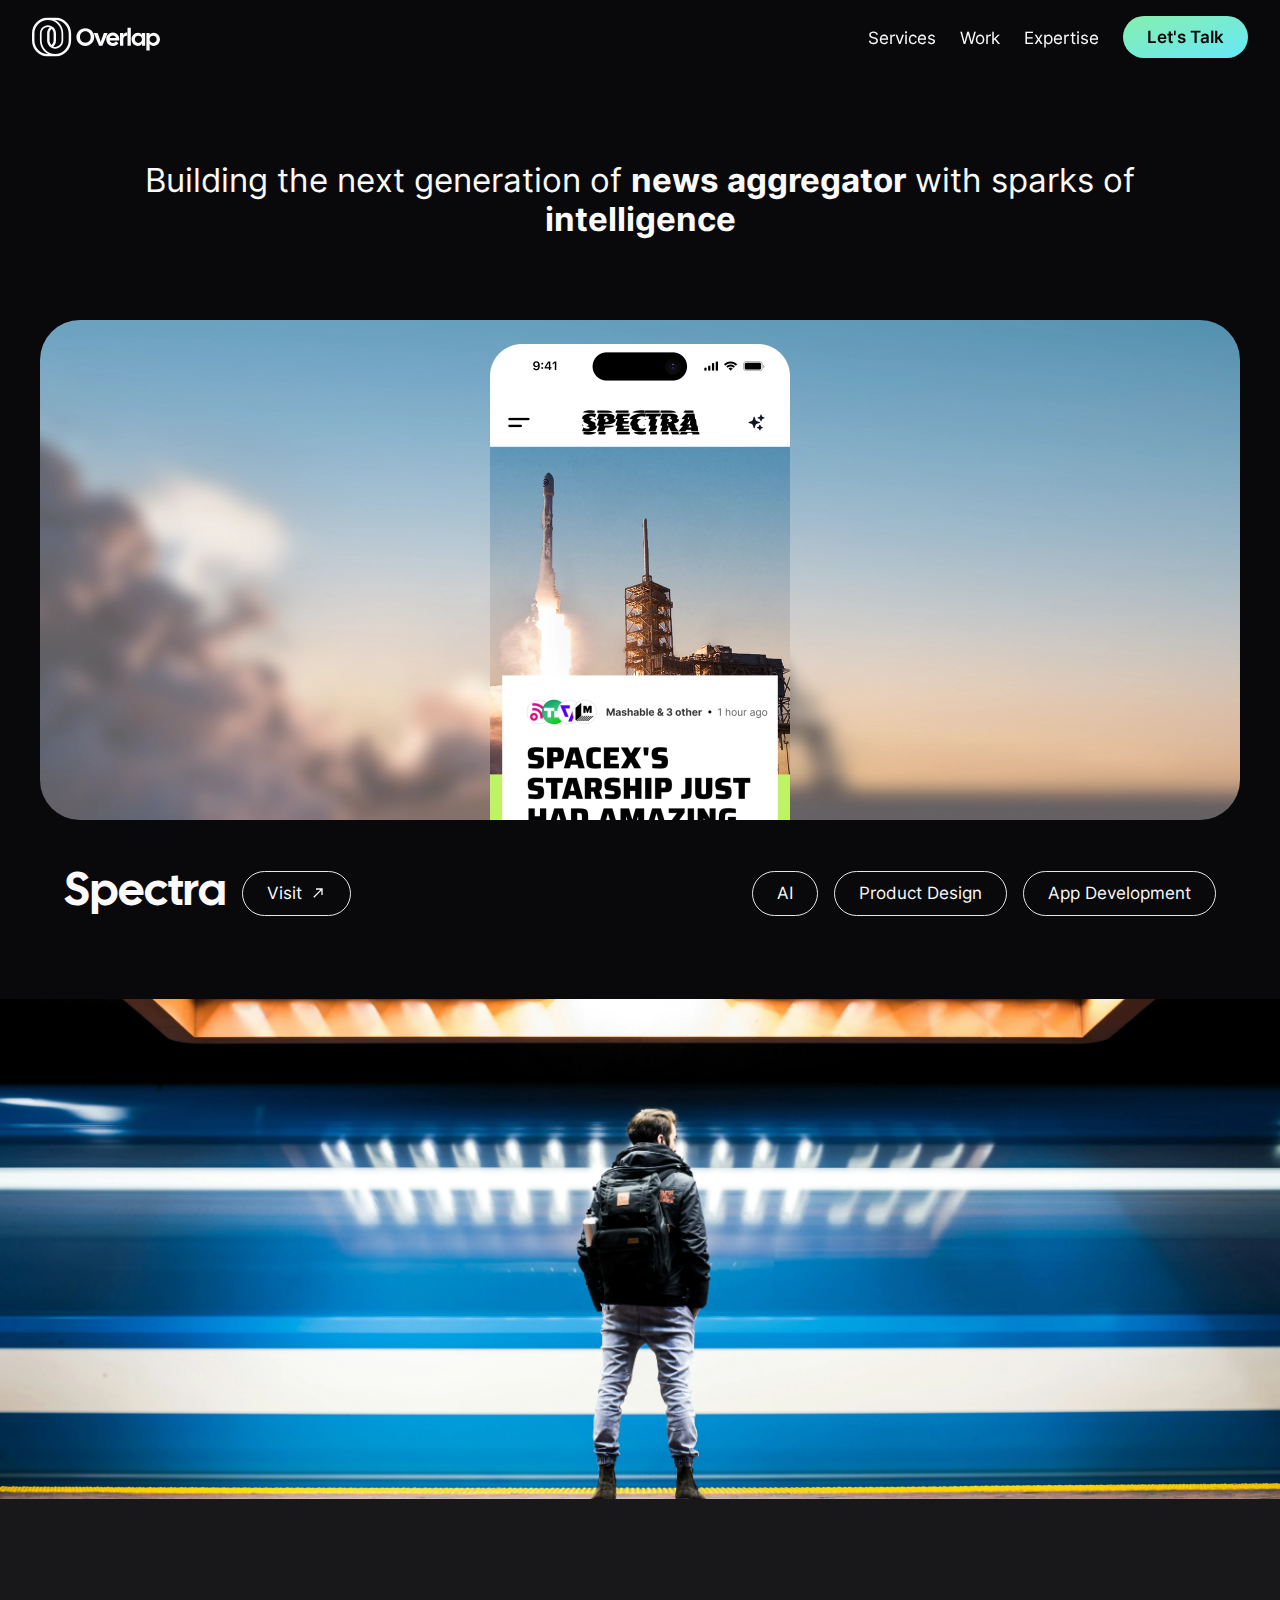
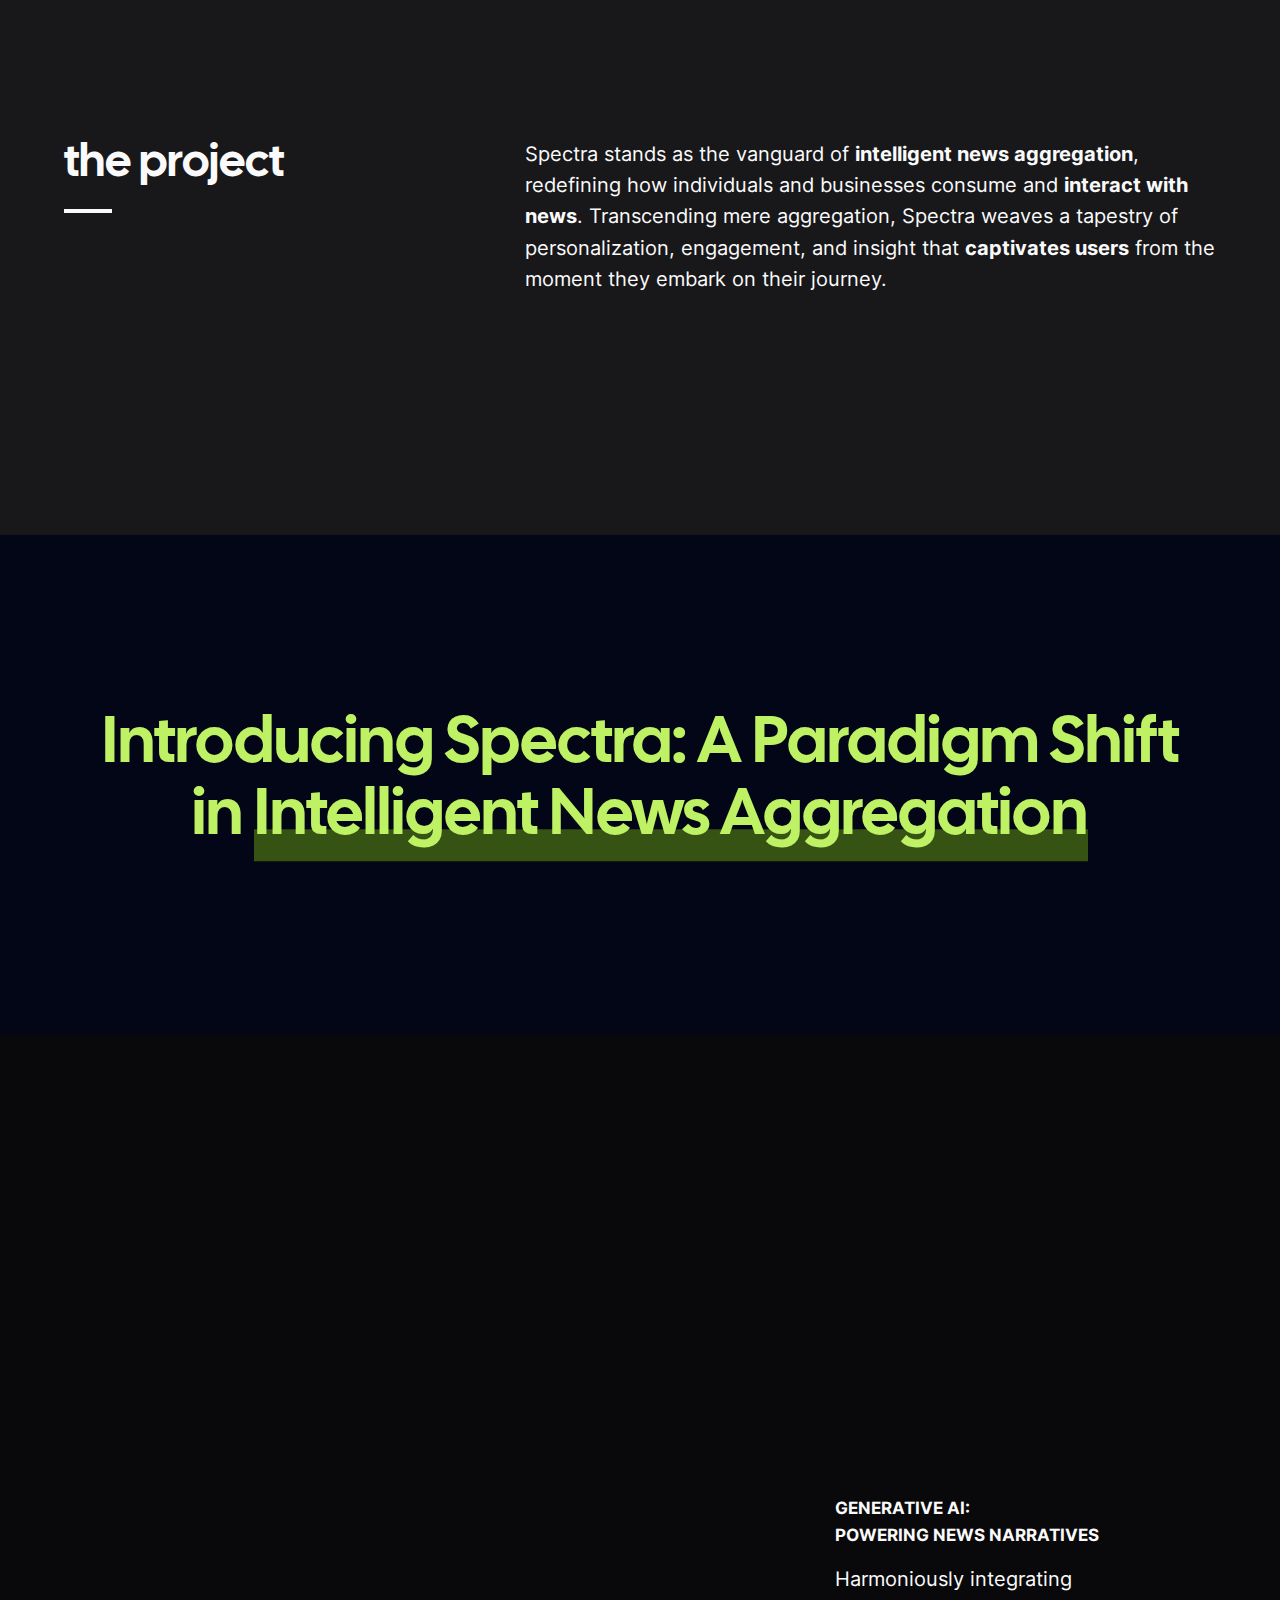
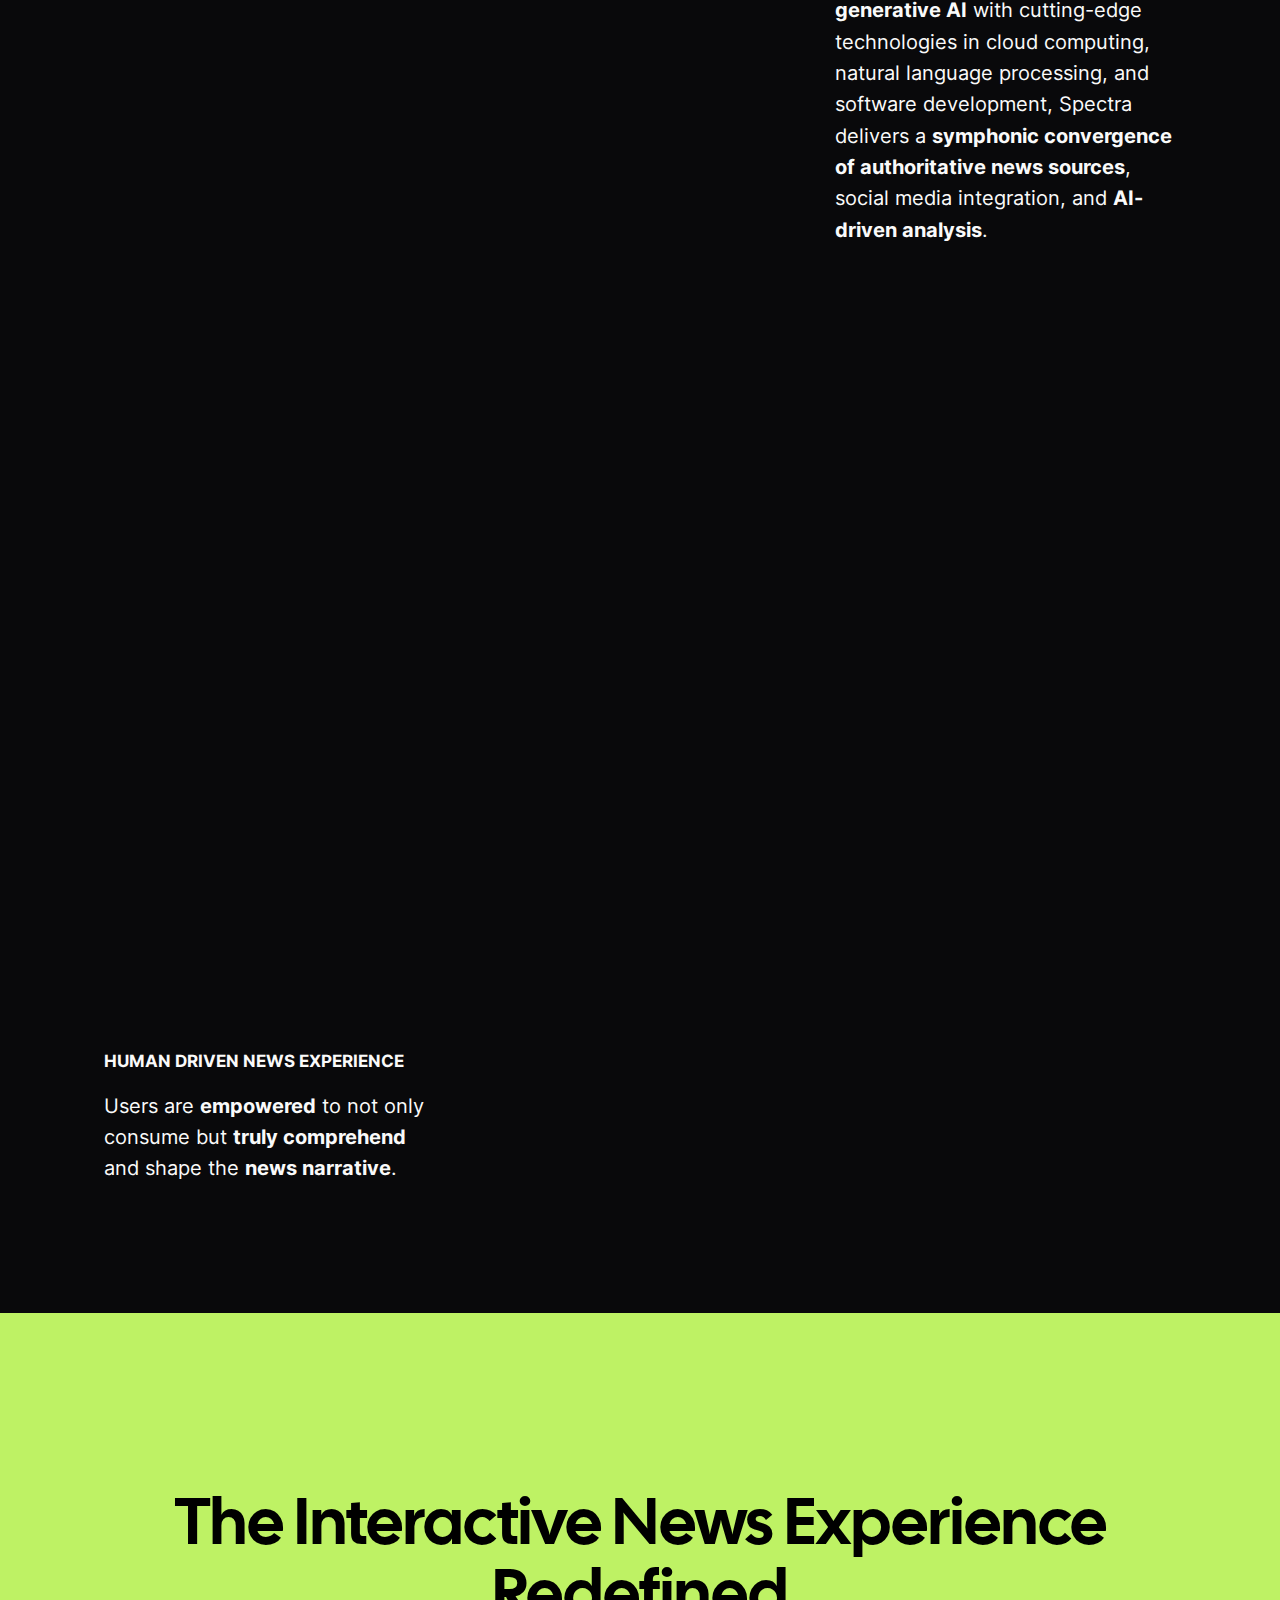
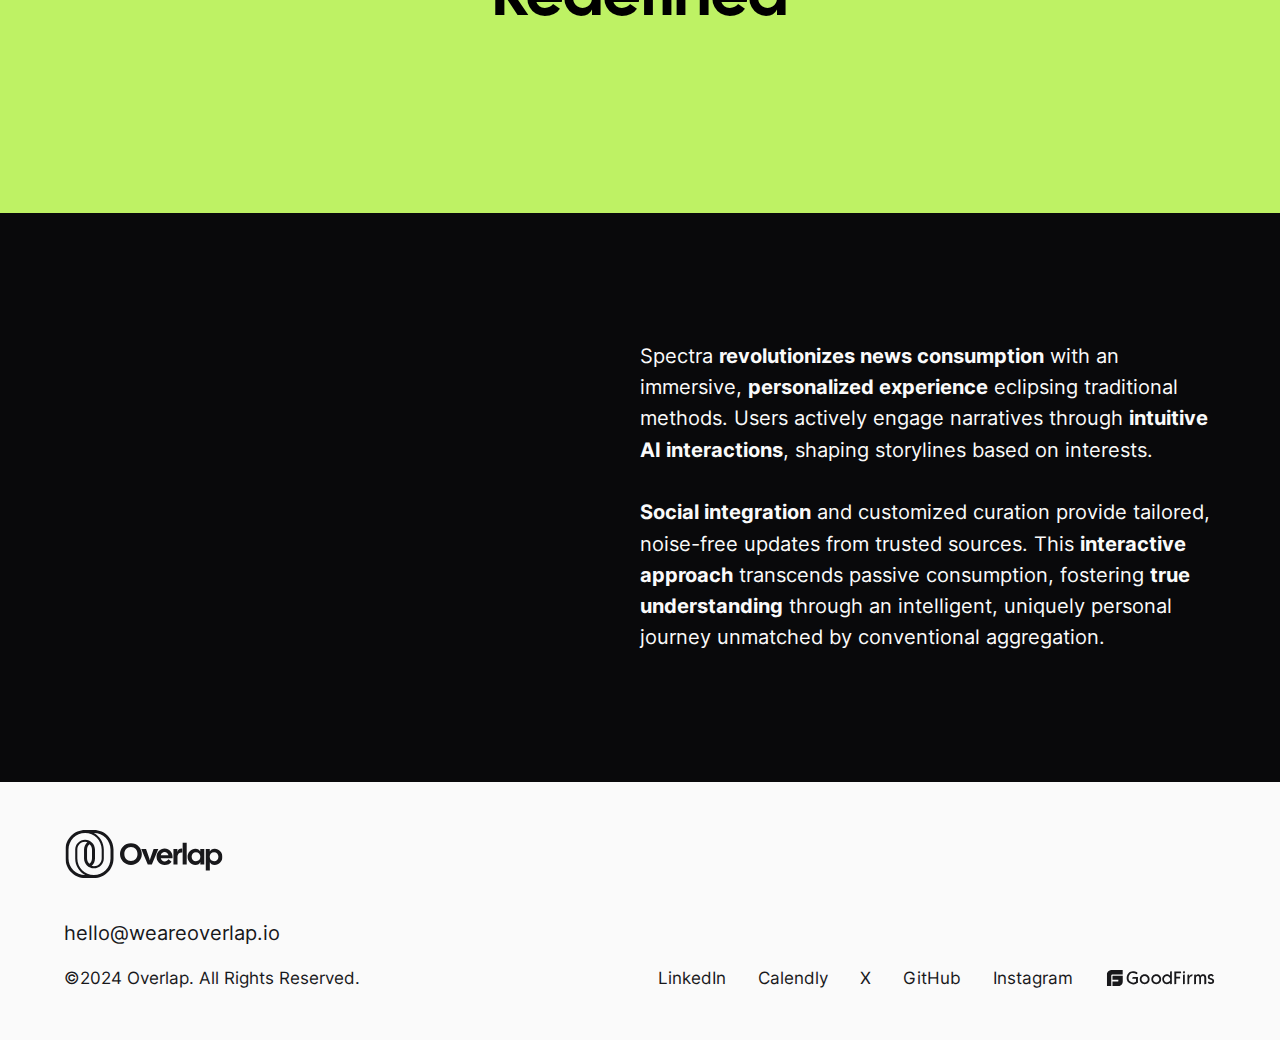
==== commit e239fc60: "Update from https://github.com/WeAreOverlap/overlap-website/commit/dff5b88d4e70cdecfb506d360e002dcc3" ====
--- a/work/spectra/index.html
+++ b/work/spectra/index.html
@@ -10,7 +10,7 @@
     gtag('js', new Date());
     gtag('config', id);
   })();
-})();</script><!-- initialize theme --><link rel="stylesheet" href="/_astro/index.CxFpu_LM.css">
+})();</script><!-- initialize theme --><link rel="stylesheet" href="/_astro/index.DcQ_m0dK.css">
 <style>section[data-astro-cid-abkabo42]{overflow:clip}section[data-astro-cid-abkabo42] img[data-astro-cid-abkabo42]{-o-object-fit:cover;object-fit:cover;-o-object-position:top;object-position:top;animation:image-parallax linear both;animation-timeline:view(y)}@media (prefers-reduced-motion: reduce){section[data-astro-cid-abkabo42] img[data-astro-cid-abkabo42]{animation:none}}section.splash-component h2 strong{position:relative;display:inline-block}section.splash-component h2 strong:after{margin-top:-1.5rem;height:1rem;width:100%;border-color:currentColor;--tw-bg-opacity: 1;background-color:rgb(54 83 20 / var(--tw-bg-opacity));--tw-content: "";content:var(--tw-content)}@media (min-width: 640px){section.splash-component h2 strong:after{display:block;content:var(--tw-content);height:1.5rem}}@media (min-width: 1280px){section.splash-component h2 strong:after{content:var(--tw-content);height:2rem}}
 </style><script type="module" src="/_astro/hoisted.CzFTQHh4.js"></script><style>[data-astro-transition-scope="astro-py5mjnzp-1"] { view-transition-name: Spectra; }@layer astro { ::view-transition-old(Spectra) { 
 	animation-duration: 180ms;
--- a/_astro/index.DcQ_m0dK.css
+++ b/_astro/index.DcQ_m0dK.css
@@ -0,0 +1 @@
+*,:before,:after{box-sizing:border-box;border-width:0;border-style:solid;border-color:#e5e7eb}:before,:after{--tw-content:""}html,:host{line-height:1.5;-webkit-text-size-adjust:100%;-moz-tab-size:4;-o-tab-size:4;tab-size:4;font-family:Inter Variable,ui-sans-serif,system-ui,sans-serif,"Apple Color Emoji","Segoe UI Emoji",Segoe UI Symbol,"Noto Color Emoji";font-feature-settings:normal;font-variation-settings:normal;-webkit-tap-highlight-color:transparent}body{margin:0;line-height:inherit}hr{height:0;color:inherit;border-top-width:1px}abbr:where([title]){-webkit-text-decoration:underline dotted;text-decoration:underline dotted}h1,h2,h3,h4,h5,h6{font-size:inherit;font-weight:inherit}a{color:inherit;text-decoration:inherit}b,strong{font-weight:bolder}code,kbd,samp,pre{font-family:ui-monospace,SFMono-Regular,Menlo,Monaco,Consolas,Liberation Mono,Courier New,monospace;font-feature-settings:normal;font-variation-settings:normal;font-size:1em}small{font-size:80%}sub,sup{font-size:75%;line-height:0;position:relative;vertical-align:baseline}sub{bottom:-.25em}sup{top:-.5em}table{text-indent:0;border-color:inherit;border-collapse:collapse}button,input,optgroup,select,textarea{font-family:inherit;font-feature-settings:inherit;font-variation-settings:inherit;font-size:100%;font-weight:inherit;line-height:inherit;letter-spacing:inherit;color:inherit;margin:0;padding:0}button,select{text-transform:none}button,input:where([type=button]),input:where([type=reset]),input:where([type=submit]){-webkit-appearance:button;background-color:transparent;background-image:none}:-moz-focusring{outline:auto}:-moz-ui-invalid{box-shadow:none}progress{vertical-align:baseline}::-webkit-inner-spin-button,::-webkit-outer-spin-button{height:auto}[type=search]{-webkit-appearance:textfield;outline-offset:-2px}::-webkit-search-decoration{-webkit-appearance:none}::-webkit-file-upload-button{-webkit-appearance:button;font:inherit}summary{display:list-item}blockquote,dl,dd,h1,h2,h3,h4,h5,h6,hr,figure,p,pre{margin:0}fieldset{margin:0;padding:0}legend{padding:0}ol,ul,menu{list-style:none;margin:0;padding:0}dialog{padding:0}textarea{resize:vertical}input::-moz-placeholder,textarea::-moz-placeholder{opacity:1;color:#9ca3af}input::placeholder,textarea::placeholder{opacity:1;color:#9ca3af}button,[role=button]{cursor:pointer}:disabled{cursor:default}img,svg,video,canvas,audio,iframe,embed,object{display:block;vertical-align:middle}img,video{max-width:100%;height:auto}[hidden]{display:none}*,:before,:after{--tw-border-spacing-x:0;--tw-border-spacing-y:0;--tw-translate-x:0;--tw-translate-y:0;--tw-rotate:0;--tw-skew-x:0;--tw-skew-y:0;--tw-scale-x:1;--tw-scale-y:1;--tw-pan-x: ;--tw-pan-y: ;--tw-pinch-zoom: ;--tw-scroll-snap-strictness:proximity;--tw-gradient-from-position: ;--tw-gradient-via-position: ;--tw-gradient-to-position: ;--tw-ordinal: ;--tw-slashed-zero: ;--tw-numeric-figure: ;--tw-numeric-spacing: ;--tw-numeric-fraction: ;--tw-ring-inset: ;--tw-ring-offset-width:0px;--tw-ring-offset-color:#fff;--tw-ring-color:rgb(59 130 246 / .5);--tw-ring-offset-shadow:0 0 #0000;--tw-ring-shadow:0 0 #0000;--tw-shadow:0 0 #0000;--tw-shadow-colored:0 0 #0000;--tw-blur: ;--tw-brightness: ;--tw-contrast: ;--tw-grayscale: ;--tw-hue-rotate: ;--tw-invert: ;--tw-saturate: ;--tw-sepia: ;--tw-drop-shadow: ;--tw-backdrop-blur: ;--tw-backdrop-brightness: ;--tw-backdrop-contrast: ;--tw-backdrop-grayscale: ;--tw-backdrop-hue-rotate: ;--tw-backdrop-invert: ;--tw-backdrop-opacity: ;--tw-backdrop-saturate: ;--tw-backdrop-sepia: ;--tw-contain-size: ;--tw-contain-layout: ;--tw-contain-paint: ;--tw-contain-style: }::backdrop{--tw-border-spacing-x:0;--tw-border-spacing-y:0;--tw-translate-x:0;--tw-translate-y:0;--tw-rotate:0;--tw-skew-x:0;--tw-skew-y:0;--tw-scale-x:1;--tw-scale-y:1;--tw-pan-x: ;--tw-pan-y: ;--tw-pinch-zoom: ;--tw-scroll-snap-strictness:proximity;--tw-gradient-from-position: ;--tw-gradient-via-position: ;--tw-gradient-to-position: ;--tw-ordinal: ;--tw-slashed-zero: ;--tw-numeric-figure: ;--tw-numeric-spacing: ;--tw-numeric-fraction: ;--tw-ring-inset: ;--tw-ring-offset-width:0px;--tw-ring-offset-color:#fff;--tw-ring-color:rgb(59 130 246 / .5);--tw-ring-offset-shadow:0 0 #0000;--tw-ring-shadow:0 0 #0000;--tw-shadow:0 0 #0000;--tw-shadow-colored:0 0 #0000;--tw-blur: ;--tw-brightness: ;--tw-contrast: ;--tw-grayscale: ;--tw-hue-rotate: ;--tw-invert: ;--tw-saturate: ;--tw-sepia: ;--tw-drop-shadow: ;--tw-backdrop-blur: ;--tw-backdrop-brightness: ;--tw-backdrop-contrast: ;--tw-backdrop-grayscale: ;--tw-backdrop-hue-rotate: ;--tw-backdrop-invert: ;--tw-backdrop-opacity: ;--tw-backdrop-saturate: ;--tw-backdrop-sepia: ;--tw-contain-size: ;--tw-contain-layout: ;--tw-contain-paint: ;--tw-contain-style: }.container{width:100%}@media (min-width:640px){.container{max-width:640px}}@media (min-width:768px){.container{max-width:768px}}@media (min-width:1024px){.container{max-width:1024px}}@media (min-width:1280px){.container{max-width:1280px}}@media (min-width:1536px){.container{max-width:1536px}}.sr-only{position:absolute;width:1px;height:1px;padding:0;margin:-1px;overflow:hidden;clip:rect(0,0,0,0);white-space:nowrap;border-width:0}.fixed{position:fixed}.absolute{position:absolute}.relative{position:relative}.inset-0{inset:0}.bottom-10{bottom:2.5rem}.left-1\/2{left:50%}.right-4{right:1rem}.top-0{top:0}.top-1\/2{top:50%}.z-20{z-index:20}.m-0{margin:0}.m-auto{margin:auto}.-ml-12{margin-left:-3rem}.-mr-3{margin-right:-.75rem}.mb-10{margin-bottom:2.5rem}.mb-4{margin-bottom:1rem}.mb-7{margin-bottom:1.75rem}.mb-8{margin-bottom:2rem}.ml-0{margin-left:0}.ml-auto{margin-left:auto}.mt-1{margin-top:.25rem}.mt-20{margin-top:5rem}.block{display:block}.inline-block{display:inline-block}.inline{display:inline}.flex{display:flex}.table{display:table}.grid{display:grid}.hidden{display:none}.aspect-video{aspect-ratio:16/9}.size-16{width:4rem;height:4rem}.size-32{width:8rem;height:8rem}.size-4{width:1rem;height:1rem}.size-6{width:1.5rem;height:1.5rem}.size-8{width:2rem;height:2rem}.h-10{height:2.5rem}.h-12{height:3rem}.h-2{height:.5rem}.h-4{height:1rem}.h-60{height:15rem}.h-\[200px\]{height:200px}.h-\[250px\]{height:250px}.h-full{height:100%}.min-h-36{min-height:9rem}.w-1{width:.25rem}.w-16{width:4rem}.w-32{width:8rem}.w-40{width:10rem}.w-6{width:1.5rem}.w-full{width:100%}.max-w-4xl{max-width:56rem}.max-w-6xl{max-width:72rem}.max-w-7xl{max-width:80rem}.basis-2\/5{flex-basis:40%}.basis-2\/6{flex-basis:33.333333%}.basis-3\/5{flex-basis:60%}.basis-4\/6{flex-basis:66.666667%}.origin-\[right_center\]{transform-origin:right center}.-translate-x-1\/2{--tw-translate-x:-50%;transform:translate(var(--tw-translate-x),var(--tw-translate-y)) rotate(var(--tw-rotate)) skew(var(--tw-skew-x)) skewY(var(--tw-skew-y)) scaleX(var(--tw-scale-x)) scaleY(var(--tw-scale-y))}.-translate-y-1\/2{--tw-translate-y:-50%;transform:translate(var(--tw-translate-x),var(--tw-translate-y)) rotate(var(--tw-rotate)) skew(var(--tw-skew-x)) skewY(var(--tw-skew-y)) scaleX(var(--tw-scale-x)) scaleY(var(--tw-scale-y))}.translate-x-\[-50\%\]{--tw-translate-x:-50%;transform:translate(var(--tw-translate-x),var(--tw-translate-y)) rotate(var(--tw-rotate)) skew(var(--tw-skew-x)) skewY(var(--tw-skew-y)) scaleX(var(--tw-scale-x)) scaleY(var(--tw-scale-y))}.translate-y-\[-50\%\]{--tw-translate-y:-50%;transform:translate(var(--tw-translate-x),var(--tw-translate-y)) rotate(var(--tw-rotate)) skew(var(--tw-skew-x)) skewY(var(--tw-skew-y)) scaleX(var(--tw-scale-x)) scaleY(var(--tw-scale-y))}.translate-y-full{--tw-translate-y:100%;transform:translate(var(--tw-translate-x),var(--tw-translate-y)) rotate(var(--tw-rotate)) skew(var(--tw-skew-x)) skewY(var(--tw-skew-y)) scaleX(var(--tw-scale-x)) scaleY(var(--tw-scale-y))}.scale-0{--tw-scale-x:0;--tw-scale-y:0;transform:translate(var(--tw-translate-x),var(--tw-translate-y)) rotate(var(--tw-rotate)) skew(var(--tw-skew-x)) skewY(var(--tw-skew-y)) scaleX(var(--tw-scale-x)) scaleY(var(--tw-scale-y))}.transform{transform:translate(var(--tw-translate-x),var(--tw-translate-y)) rotate(var(--tw-rotate)) skew(var(--tw-skew-x)) skewY(var(--tw-skew-y)) scaleX(var(--tw-scale-x)) scaleY(var(--tw-scale-y))}@keyframes pulse{50%{opacity:.5}}.animate-pulse-fast{animation:pulse 1s cubic-bezier(.4,0,.6,1) infinite}.cursor-default{cursor:default}.cursor-pointer{cursor:pointer}.scroll-mt-24{scroll-margin-top:6rem}.grid-cols-1{grid-template-columns:repeat(1,minmax(0,1fr))}.grid-cols-2{grid-template-columns:repeat(2,minmax(0,1fr))}.flex-row{flex-direction:row}.flex-col{flex-direction:column}.flex-wrap{flex-wrap:wrap}.place-items-center{place-items:center}.items-start{align-items:flex-start}.items-center{align-items:center}.justify-start{justify-content:flex-start}.justify-center{justify-content:center}.justify-between{justify-content:space-between}.justify-items-end{justify-items:end}.gap-10{gap:2.5rem}.gap-12{gap:3rem}.gap-2{gap:.5rem}.gap-3{gap:.75rem}.gap-4{gap:1rem}.gap-6{gap:1.5rem}.gap-8{gap:2rem}.space-y-12>:not([hidden])~:not([hidden]){--tw-space-y-reverse:0;margin-top:calc(3rem*calc(1 - var(--tw-space-y-reverse)));margin-bottom:calc(3rem*var(--tw-space-y-reverse))}.space-y-2>:not([hidden])~:not([hidden]){--tw-space-y-reverse:0;margin-top:calc(.5rem*calc(1 - var(--tw-space-y-reverse)));margin-bottom:calc(.5rem*var(--tw-space-y-reverse))}.space-y-8>:not([hidden])~:not([hidden]){--tw-space-y-reverse:0;margin-top:calc(2rem*calc(1 - var(--tw-space-y-reverse)));margin-bottom:calc(2rem*var(--tw-space-y-reverse))}.self-end{align-self:flex-end}.self-center{align-self:center}.overflow-hidden{overflow:hidden}.overflow-clip{overflow:clip}.overflow-visible{overflow:visible}.overflow-x-hidden{overflow-x:hidden}.whitespace-nowrap{white-space:nowrap}.rounded-2xl{border-radius:1rem}.rounded-full{border-radius:9999px}.border{border-width:1px}.border-2{border-width:2px}.border-b{border-bottom-width:1px}.border-b-\[100px\]{border-bottom-width:100px}.border-\[var\(--color-primary\)\]{border-color:var(--color-primary)}.border-current{border-color:currentColor}.border-default{border-color:var(--color-border)}.border-primary{border-color:var(--color-primary)}.border-transparent{border-color:transparent}.bg-black{--tw-bg-opacity:1;background-color:rgb(0 0 0/var(--tw-bg-opacity))}.bg-default{background-color:var(--color-background)}.bg-header{background-color:var(--color-background-header)}.bg-lime-300{--tw-bg-opacity:1;background-color:rgb(190 242 100/var(--tw-bg-opacity))}.bg-offset{background-color:var(--color-background-offset)}.bg-primary{background-color:var(--color-primary)}.bg-slate-950{--tw-bg-opacity:1;background-color:rgb(2 6 23/var(--tw-bg-opacity))}.bg-white{--tw-bg-opacity:1;background-color:rgb(255 255 255/var(--tw-bg-opacity))}.bg-gradient-to-br{background-image:linear-gradient(to bottom right,var(--tw-gradient-stops))}.from-green-300{--tw-gradient-from:#86efac var(--tw-gradient-from-position);--tw-gradient-to:rgb(134 239 172 / 0) var(--tw-gradient-to-position);--tw-gradient-stops:var(--tw-gradient-from), var(--tw-gradient-to)}.to-cyan-300{--tw-gradient-to:#67e8f9 var(--tw-gradient-to-position)}.bg-cover{background-size:cover}.object-cover{-o-object-fit:cover;object-fit:cover}.p-6{padding:1.5rem}.p-8{padding:2rem}.px-10{padding-left:2.5rem;padding-right:2.5rem}.px-4{padding-left:1rem;padding-right:1rem}.px-5{padding-left:1.25rem;padding-right:1.25rem}.px-6{padding-left:1.5rem;padding-right:1.5rem}.px-8{padding-left:2rem;padding-right:2rem}.py-1{padding-top:.25rem;padding-bottom:.25rem}.py-10{padding-top:2.5rem;padding-bottom:2.5rem}.py-16{padding-top:4rem;padding-bottom:4rem}.py-2{padding-top:.5rem;padding-bottom:.5rem}.py-20{padding-top:5rem;padding-bottom:5rem}.py-4{padding-top:1rem;padding-bottom:1rem}.py-6{padding-top:1.5rem;padding-bottom:1.5rem}.pb-4{padding-bottom:1rem}.pr-1{padding-right:.25rem}.pt-20{padding-top:5rem}.pt-4{padding-top:1rem}.pt-8{padding-top:2rem}.text-left{text-align:left}.text-center{text-align:center}.text-right{text-align:right}.align-middle{vertical-align:middle}.font-bold{font-weight:700}.font-extrabold{font-weight:800}.font-semibold{font-weight:600}.uppercase{text-transform:uppercase}.tracking-tight{letter-spacing:-.025em}.text-black{--tw-text-opacity:1;color:rgb(0 0 0/var(--tw-text-opacity))}.text-default{color:var(--color-text)}.text-lime-300{--tw-text-opacity:1;color:rgb(190 242 100/var(--tw-text-opacity))}.text-offset{color:var(--color-text-offset)}.text-primary{color:var(--color-primary)}.text-white{--tw-text-opacity:1;color:rgb(255 255 255/var(--tw-text-opacity))}.text-zinc-800{--tw-text-opacity:1;color:rgb(39 39 42/var(--tw-text-opacity))}.opacity-100{opacity:1}.opacity-40{opacity:.4}.opacity-90{opacity:.9}.transition{transition-property:color,background-color,border-color,text-decoration-color,fill,stroke,opacity,box-shadow,transform,filter,-webkit-backdrop-filter;transition-property:color,background-color,border-color,text-decoration-color,fill,stroke,opacity,box-shadow,transform,filter,backdrop-filter;transition-property:color,background-color,border-color,text-decoration-color,fill,stroke,opacity,box-shadow,transform,filter,backdrop-filter,-webkit-backdrop-filter;transition-timing-function:cubic-bezier(.4,0,.2,1);transition-duration:.15s}.transition-all{transition-property:all;transition-timing-function:cubic-bezier(.4,0,.2,1);transition-duration:.15s}.duration-500{transition-duration:.5s}.ease-in-out{transition-timing-function:cubic-bezier(.4,0,.2,1)}.text-xs{font-size:clamp(.8680555555555557rem,calc(.8680555555555557rem + ((.8888888888888888 - .8680555555555557)*((100vw - 20rem)/(96 - 20)))),.8888888888888888rem);line-height:1.6}.text-sm{font-size:clamp(1rem,calc(1rem + ((1.0416666666666667 - 1)*((100vw - 20rem)/(96 - 20)))),1.0416666666666667rem);line-height:1.6}.text-base{font-size:clamp(1.125rem,calc(1.125rem + ((1.25 - 1.125)*((100vw - 20rem)/(96 - 20)))),1.25rem);line-height:1.6}.text-lg{font-size:clamp(1.265625rem,calc(1.265625rem + ((1.5 - 1.265625)*((100vw - 20rem)/(96 - 20)))),1.5rem);line-height:1.6}.text-xl{font-size:clamp(1.423828125rem,calc(1.423828125rem + ((1.7999999999999998 - 1.423828125)*((100vw - 20rem)/(96 - 20)))),1.7999999999999998rem);line-height:1.2}.text-2xl{font-size:clamp(1.601806640625rem,calc(1.601806640625rem + ((2.1599999999999997 - 1.601806640625)*((100vw - 20rem)/(96 - 20)))),2.1599999999999997rem);line-height:1.2}.text-4xl{font-size:clamp(2.0272865295410156rem,calc(2.0272865295410156rem + ((3.1103999999999994 - 2.0272865295410156)*((100vw - 20rem)/(96 - 20)))),3.1103999999999994rem);line-height:1.1}.text-5xl{font-size:clamp(2.2806973457336426rem,calc(2.2806973457336426rem + ((3.732479999999999 - 2.2806973457336426)*((100vw - 20rem)/(96 - 20)))),3.732479999999999rem);line-height:1.1}.text-6xl{font-size:clamp(2.565784513950348rem,calc(2.565784513950348rem + ((4.478975999999999 - 2.565784513950348)*((100vw - 20rem)/(96 - 20)))),4.478975999999999rem);line-height:1.1}.text-7xl{font-size:clamp(2.8865075781941414rem,calc(2.8865075781941414rem + ((5.374771199999998 - 2.8865075781941414)*((100vw - 20rem)/(96 - 20)))),5.374771199999998rem);line-height:1}.\*\:text-sm>*{font-size:clamp(1rem,calc(1rem + ((1.0416666666666667 - 1)*((100vw - 20rem)/(96 - 20)))),1.0416666666666667rem);line-height:1.6}.selection\:bg-current ::-moz-selection{background-color:currentColor}.selection\:bg-current ::selection{background-color:currentColor}.selection\:bg-secondary ::-moz-selection{background-color:var(--color-secondary)}.selection\:bg-secondary ::selection{background-color:var(--color-secondary)}.selection\:text-white ::-moz-selection{--tw-text-opacity:1;color:rgb(255 255 255/var(--tw-text-opacity))}.selection\:text-white ::selection{--tw-text-opacity:1;color:rgb(255 255 255/var(--tw-text-opacity))}.selection\:bg-current::-moz-selection{background-color:currentColor}.selection\:bg-current::selection{background-color:currentColor}.selection\:bg-secondary::-moz-selection{background-color:var(--color-secondary)}.selection\:bg-secondary::selection{background-color:var(--color-secondary)}.selection\:text-white::-moz-selection{--tw-text-opacity:1;color:rgb(255 255 255/var(--tw-text-opacity))}.selection\:text-white::selection{--tw-text-opacity:1;color:rgb(255 255 255/var(--tw-text-opacity))}.after\:-mt-6:after{content:var(--tw-content);margin-top:-1.5rem}.after\:block:after{content:var(--tw-content);display:block}.after\:h-4:after{content:var(--tw-content);height:1rem}.after\:h-6:after{content:var(--tw-content);height:1.5rem}.after\:w-12:after{content:var(--tw-content);width:3rem}.after\:w-full:after{content:var(--tw-content);width:100%}.after\:border-b-4:after{content:var(--tw-content);border-bottom-width:4px}.after\:border-current:after{content:var(--tw-content);border-color:currentColor}.after\:bg-lime-900:after{content:var(--tw-content);--tw-bg-opacity:1;background-color:rgb(54 83 20/var(--tw-bg-opacity))}.after\:content-\[\'\'\]:after{--tw-content:"";content:var(--tw-content)}.hover\:scale-105:hover{--tw-scale-x:1.05;--tw-scale-y:1.05;transform:translate(var(--tw-translate-x),var(--tw-translate-y)) rotate(var(--tw-rotate)) skew(var(--tw-skew-x)) skewY(var(--tw-skew-y)) scaleX(var(--tw-scale-x)) scaleY(var(--tw-scale-y))}.hover\:bg-primary:hover{background-color:var(--color-primary)}.hover\:\!text-default:hover{color:var(--color-text)!important}.hover\:text-black:hover{--tw-text-opacity:1;color:rgb(0 0 0/var(--tw-text-opacity))}.hover\:opacity-100:hover{opacity:1}@media (prefers-reduced-motion:no-preference){.motion-safe\:scroll-smooth{scroll-behavior:smooth}}@media (prefers-reduced-motion:reduce){.motion-reduce\:transition-none{transition-property:none}.motion-reduce\:hover\:transform-none:hover{transform:none}}@media (min-width:640px){.sm\:relative{position:relative}.sm\:left-auto{left:auto}.sm\:mb-20{margin-bottom:5rem}.sm\:block{display:block}.sm\:flex{display:flex}.sm\:hidden{display:none}.sm\:basis-1\/2{flex-basis:50%}.sm\:transform-none{transform:none}.sm\:grid-cols-2{grid-template-columns:repeat(2,minmax(0,1fr))}.sm\:grid-cols-4{grid-template-columns:repeat(4,minmax(0,1fr))}.sm\:flex-row{flex-direction:row}.sm\:gap-0{gap:0}.sm\:gap-6{gap:1.5rem}.sm\:self-center{align-self:center}.sm\:px-10{padding-left:2.5rem;padding-right:2.5rem}.sm\:py-20{padding-top:5rem;padding-bottom:5rem}.sm\:text-base{font-size:clamp(1.125rem,calc(1.125rem + ((1.25 - 1.125)*((100vw - 20rem)/(96 - 20)))),1.25rem);line-height:1.6}.sm\:text-4xl{font-size:clamp(2.0272865295410156rem,calc(2.0272865295410156rem + ((3.1103999999999994 - 2.0272865295410156)*((100vw - 20rem)/(96 - 20)))),3.1103999999999994rem);line-height:1.1}.sm\:text-6xl{font-size:clamp(2.565784513950348rem,calc(2.565784513950348rem + ((4.478975999999999 - 2.565784513950348)*((100vw - 20rem)/(96 - 20)))),4.478975999999999rem);line-height:1.1}.after\:sm\:block:after{content:var(--tw-content);display:block}.after\:sm\:h-6:after{content:var(--tw-content);height:1.5rem}}@media (min-width:768px){.md\:mb-0{margin-bottom:0}.md\:block{display:block}.md\:h-\[300px\]{height:300px}.md\:grid-cols-2{grid-template-columns:repeat(2,minmax(0,1fr))}.md\:grid-cols-8{grid-template-columns:repeat(8,minmax(0,1fr))}.md\:flex-row{flex-direction:row}.md\:flex-col{flex-direction:column}.md\:items-end{align-items:flex-end}.md\:gap-10{gap:2.5rem}.md\:space-y-16>:not([hidden])~:not([hidden]){--tw-space-y-reverse:0;margin-top:calc(4rem*calc(1 - var(--tw-space-y-reverse)));margin-bottom:calc(4rem*var(--tw-space-y-reverse))}.md\:p-12{padding:3rem}.md\:px-6{padding-left:1.5rem;padding-right:1.5rem}.md\:py-24{padding-top:6rem;padding-bottom:6rem}.md\:pt-8{padding-top:2rem}.md\:text-5xl{font-size:clamp(2.2806973457336426rem,calc(2.2806973457336426rem + ((3.732479999999999 - 2.2806973457336426)*((100vw - 20rem)/(96 - 20)))),3.732479999999999rem);line-height:1.1}.md\:text-7xl{font-size:clamp(2.8865075781941414rem,calc(2.8865075781941414rem + ((5.374771199999998 - 2.8865075781941414)*((100vw - 20rem)/(96 - 20)))),5.374771199999998rem);line-height:1}}@media (min-width:1024px){.lg\:order-last{order:9999}.lg\:mb-12{margin-bottom:3rem}.lg\:mb-8{margin-bottom:2rem}.lg\:aspect-\[4\/3\]{aspect-ratio:4/3}.lg\:h-\[400px\]{height:400px}.lg\:grid-cols-3{grid-template-columns:repeat(3,minmax(0,1fr))}.lg\:flex-row{flex-direction:row}.lg\:gap-20{gap:5rem}.lg\:gap-4{gap:1rem}.lg\:gap-8{gap:2rem}.lg\:space-y-24>:not([hidden])~:not([hidden]){--tw-space-y-reverse:0;margin-top:calc(6rem*calc(1 - var(--tw-space-y-reverse)));margin-bottom:calc(6rem*var(--tw-space-y-reverse))}.lg\:rounded-3xl{border-radius:1.5rem}.lg\:px-16{padding-left:4rem;padding-right:4rem}.lg\:px-6{padding-left:1.5rem;padding-right:1.5rem}.lg\:px-8{padding-left:2rem;padding-right:2rem}.lg\:py-12{padding-top:3rem;padding-bottom:3rem}.lg\:py-2{padding-top:.5rem;padding-bottom:.5rem}.lg\:py-32{padding-top:8rem;padding-bottom:8rem}.lg\:py-40{padding-top:10rem;padding-bottom:10rem}.lg\:pt-12{padding-top:3rem}.lg\:text-sm{font-size:clamp(1rem,calc(1rem + ((1.0416666666666667 - 1)*((100vw - 20rem)/(96 - 20)))),1.0416666666666667rem);line-height:1.6}.lg\:text-lg{font-size:clamp(1.265625rem,calc(1.265625rem + ((1.5 - 1.265625)*((100vw - 20rem)/(96 - 20)))),1.5rem);line-height:1.6}.lg\:text-6xl{font-size:clamp(2.565784513950348rem,calc(2.565784513950348rem + ((4.478975999999999 - 2.565784513950348)*((100vw - 20rem)/(96 - 20)))),4.478975999999999rem);line-height:1.1}.lg\:text-8xl{font-size:clamp(3.247321025468409rem,calc(3.247321025468409rem + ((6.449725439999998 - 3.247321025468409)*((100vw - 20rem)/(96 - 20)))),6.449725439999998rem);line-height:1}.lg\:even\:flex-row-reverse:nth-child(2n){flex-direction:row-reverse}}@media (min-width:1280px){.xl\:h-\[500px\]{height:500px}.xl\:min-h-52{min-height:13rem}.xl\:rounded-\[40px\]{border-radius:40px}.xl\:px-20{padding-left:5rem;padding-right:5rem}.xl\:py-32{padding-top:8rem;padding-bottom:8rem}.xl\:py-60{padding-top:15rem;padding-bottom:15rem}.xl\:text-9xl{font-size:clamp(3.65323615365196rem,calc(3.65323615365196rem + ((7.739670527999997 - 3.65323615365196)*((100vw - 20rem)/(96 - 20)))),7.739670527999997rem);line-height:1}}@font-face{font-family:Inter Variable;font-style:normal;font-display:swap;font-weight:100 900;src:url(/_astro/inter-cyrillic-ext-wght-normal.DIEz8p5i.woff2)format("woff2-variations");unicode-range:U+0460-052F,U+1C80-1C88,U+20B4,U+2DE0-2DFF,U+A640-A69F,U+FE2E-FE2F}@font-face{font-family:Inter Variable;font-style:normal;font-display:swap;font-weight:100 900;src:url(/_astro/inter-cyrillic-wght-normal.BmJJXa8e.woff2)format("woff2-variations");unicode-range:U+0301,U+0400-045F,U+0490-0491,U+04B0-04B1,U+2116}@font-face{font-family:Inter Variable;font-style:normal;font-display:swap;font-weight:100 900;src:url(/_astro/inter-greek-ext-wght-normal.D5AYLNiq.woff2)format("woff2-variations");unicode-range:U+1F00-1FFF}@font-face{font-family:Inter Variable;font-style:normal;font-display:swap;font-weight:100 900;src:url(/_astro/inter-greek-wght-normal.DyIDNIyN.woff2)format("woff2-variations");unicode-range:U+0370-0377,U+037A-037F,U+0384-038A,U+038C,U+038E-03A1,U+03A3-03FF}@font-face{font-family:Inter Variable;font-style:normal;font-display:swap;font-weight:100 900;src:url(/_astro/inter-vietnamese-wght-normal._GQuwPVU.woff2)format("woff2-variations");unicode-range:U+0102-0103,U+0110-0111,U+0128-0129,U+0168-0169,U+01A0-01A1,U+01AF-01B0,U+0300-0301,U+0303-0304,U+0308-0309,U+0323,U+0329,U+1EA0-1EF9,U+20AB}@font-face{font-family:Inter Variable;font-style:normal;font-display:swap;font-weight:100 900;src:url(/_astro/inter-latin-ext-wght-normal.CN1pIXkb.woff2)format("woff2-variations");unicode-range:U+0100-02AF,U+0304,U+0308,U+0329,U+1E00-1E9F,U+1EF2-1EFF,U+2020,U+20A0-20AB,U+20AD-20C0,U+2113,U+2C60-2C7F,U+A720-A7FF}@font-face{font-family:Inter Variable;font-style:normal;font-display:swap;font-weight:100 900;src:url(/_astro/inter-latin-wght-normal.BgVq2Tq4.woff2)format("woff2-variations");unicode-range:U+0000-00FF,U+0131,U+0152-0153,U+02BB-02BC,U+02C6,U+02DA,U+02DC,U+0304,U+0308,U+0329,U+2000-206F,U+2074,U+20AC,U+2122,U+2191,U+2193,U+2212,U+2215,U+FEFF,U+FFFD}@font-face{font-family:CalSans-SemiBold;src:url(/fonts/CalSans-SemiBold.woff2)format("woff");font-weight:700;font-style:normal;font-display:swap}a,.btn{transition-property:color,background-color,border-color,text-decoration-color,fill,stroke;transition-timing-function:cubic-bezier(.4,0,.2,1);transition-duration:.2s}a:hover,.btn:hover{color:var(--color-secondary)}a:focus,.btn:focus{outline:2px solid transparent;outline-offset:2px;--tw-ring-offset-shadow:var(--tw-ring-inset) 0 0 0 var(--tw-ring-offset-width) var(--tw-ring-offset-color);--tw-ring-shadow:var(--tw-ring-inset) 0 0 0 calc(1px + var(--tw-ring-offset-width)) var(--tw-ring-color);box-shadow:var(--tw-ring-offset-shadow),var(--tw-ring-shadow),var(--tw-shadow, 0 0 #0000);--tw-ring-color:var(--color-secondary);--tw-ring-offset-width:1px;--tw-ring-offset-color:transparent}.gradient-heading,.gradient-text{-webkit-background-clip:text;background-clip:text;color:transparent}.gradient-heading{background-image:linear-gradient(to bottom right,var(--tw-gradient-stops));--tw-gradient-from:#86efac var(--tw-gradient-from-position);--tw-gradient-to:rgb(134 239 172 / 0) var(--tw-gradient-to-position);--tw-gradient-stops:var(--tw-gradient-from), var(--tw-gradient-to);--tw-gradient-to:#67e8f9 var(--tw-gradient-to-position)}.gradient-text{padding:.25rem 1rem;background-image:linear-gradient(to bottom right,var(--tw-gradient-stops));--tw-gradient-from:var(--color-secondary) var(--tw-gradient-from-position);--tw-gradient-to:rgb(255 255 255 / 0) var(--tw-gradient-to-position);--tw-gradient-stops:var(--tw-gradient-from), var(--tw-gradient-to);--tw-gradient-to:var(--color-primary) var(--tw-gradient-to-position)}h1,h2,h3,h4,h5,h6{font-family:CalSans-SemiBold,ui-sans-serif,system-ui,sans-serif,"Apple Color Emoji","Segoe UI Emoji",Segoe UI Symbol,"Noto Color Emoji"}@keyframes image-parallax{0%{-o-object-position:0 100%;object-position:0 100%}to{-o-object-position:0 0;object-position:0 0}}[data-theme=light]{--color-primary:#22d3ee;--color-secondary:#4ade80;--color-text:#18181b;--color-text-offset:#52525b;--color-background:#fafafa;--color-background-header:rgb(250 250 250 / 75%);--color-background-offset:#f4f4f5;--color-border:#e4e4e7}[data-theme=dark]{--color-primary:#a5f3fc;--color-secondary:#86efac;--color-text:#fafafa;--color-text-offset:#a1a1aa;--color-background:#09090b;--color-background-header:rgb(9 9 11 / 75%);--color-background-offset:#18181b;--color-border:#3f3f46}.fixed-header #theme-switcher[data-astro-cid-grqczixo]{margin-left:0;--tw-scale-x:1;--tw-scale-y:1;transform:translate(var(--tw-translate-x),var(--tw-translate-y)) rotate(var(--tw-rotate)) skew(var(--tw-skew-x)) skewY(var(--tw-skew-y)) scaleX(var(--tw-scale-x)) scaleY(var(--tw-scale-y))}.fixed-header[data-astro-cid-4wsjtibl]{border-color:var(--color-border);background-color:var(--color-background-header);--tw-backdrop-blur:blur(12px);-webkit-backdrop-filter:var(--tw-backdrop-blur) var(--tw-backdrop-brightness) var(--tw-backdrop-contrast) var(--tw-backdrop-grayscale) var(--tw-backdrop-hue-rotate) var(--tw-backdrop-invert) var(--tw-backdrop-opacity) var(--tw-backdrop-saturate) var(--tw-backdrop-sepia);backdrop-filter:var(--tw-backdrop-blur) var(--tw-backdrop-brightness) var(--tw-backdrop-contrast) var(--tw-backdrop-grayscale) var(--tw-backdrop-hue-rotate) var(--tw-backdrop-invert) var(--tw-backdrop-opacity) var(--tw-backdrop-saturate) var(--tw-backdrop-sepia)}.menu-open[data-astro-cid-4wsjtibl]{height:100%}.modal[data-astro-cid-4wsjtibl].is-open{display:block}@keyframes astroFadeInOut{0%{opacity:1}to{opacity:0}}@keyframes astroFadeIn{0%{opacity:0}}@keyframes astroFadeOut{to{opacity:0}}@keyframes astroSlideFromRight{0%{transform:translate(100%)}}@keyframes astroSlideFromLeft{0%{transform:translate(-100%)}}@keyframes astroSlideToRight{to{transform:translate(100%)}}@keyframes astroSlideToLeft{to{transform:translate(-100%)}}@media (prefers-reduced-motion){::view-transition-group(*),::view-transition-old(*),::view-transition-new(*){animation:none!important}[data-astro-transition-scope]{animation:none!important}}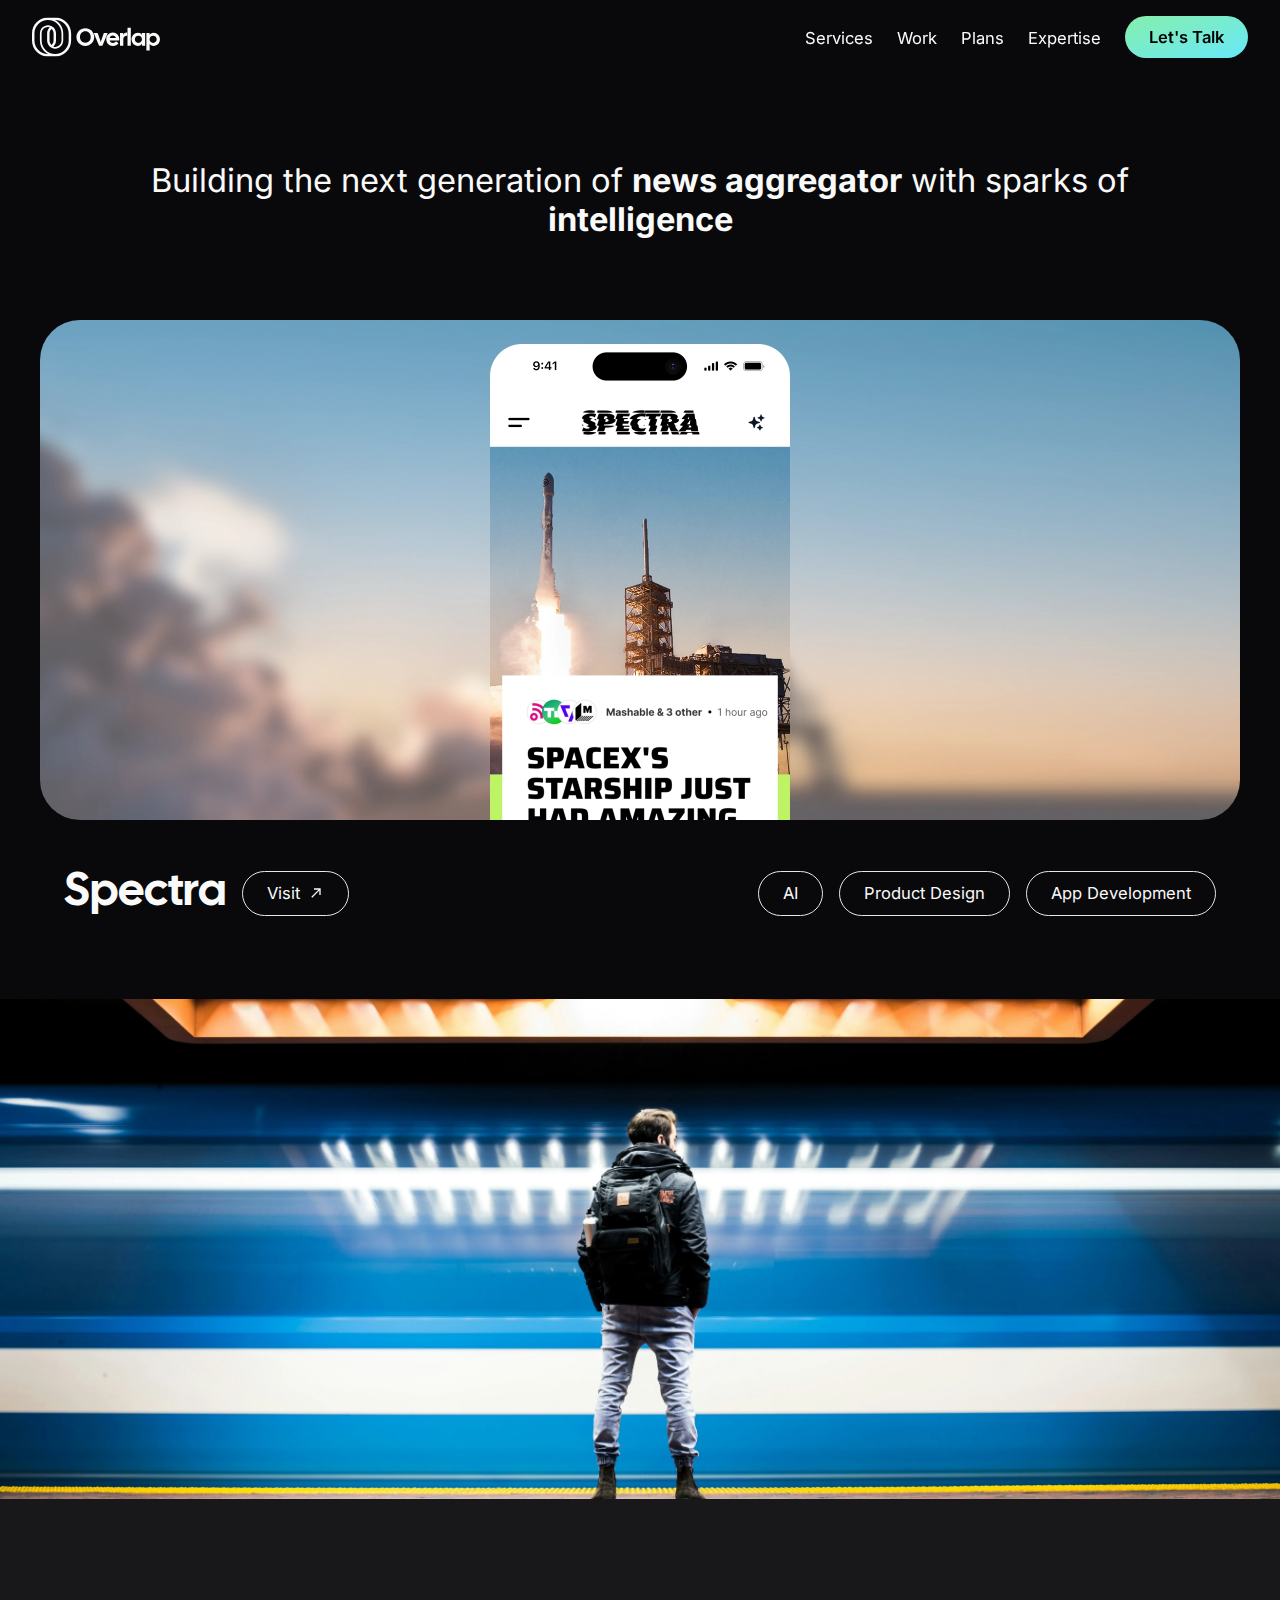
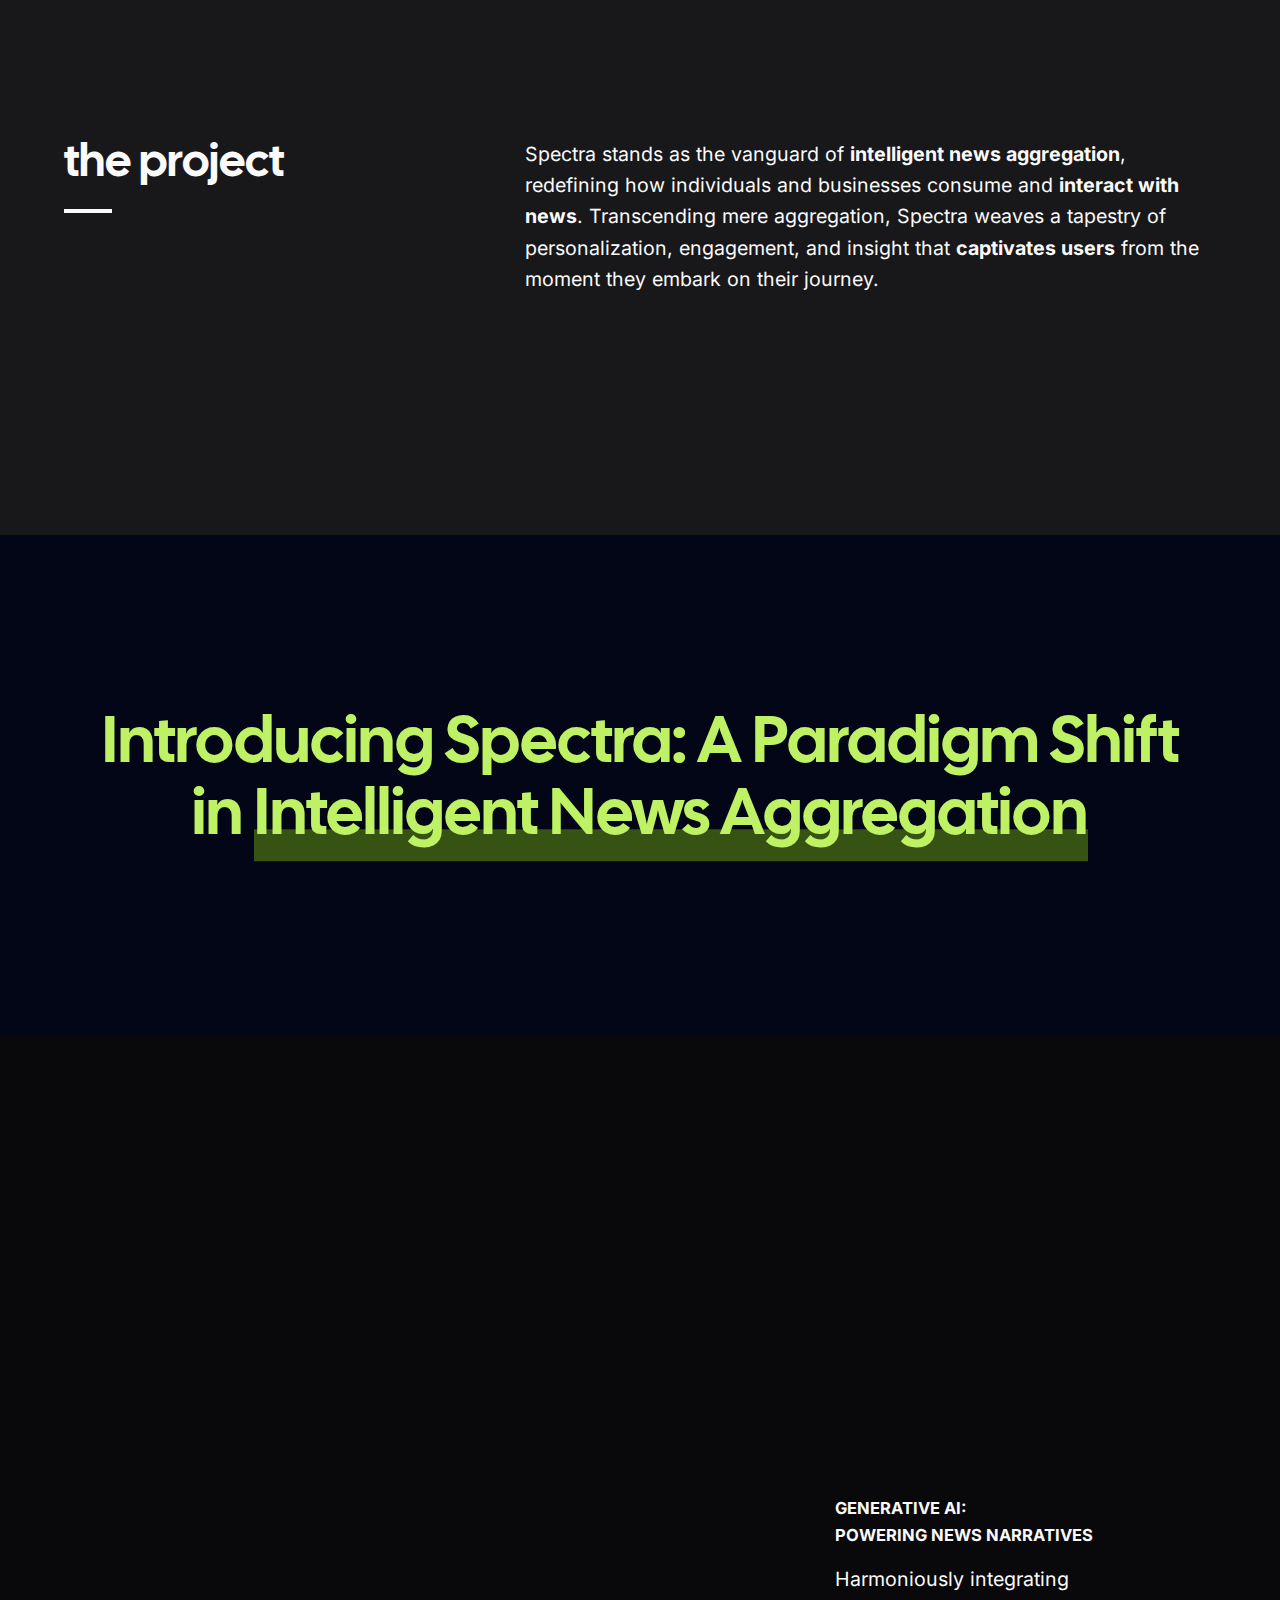
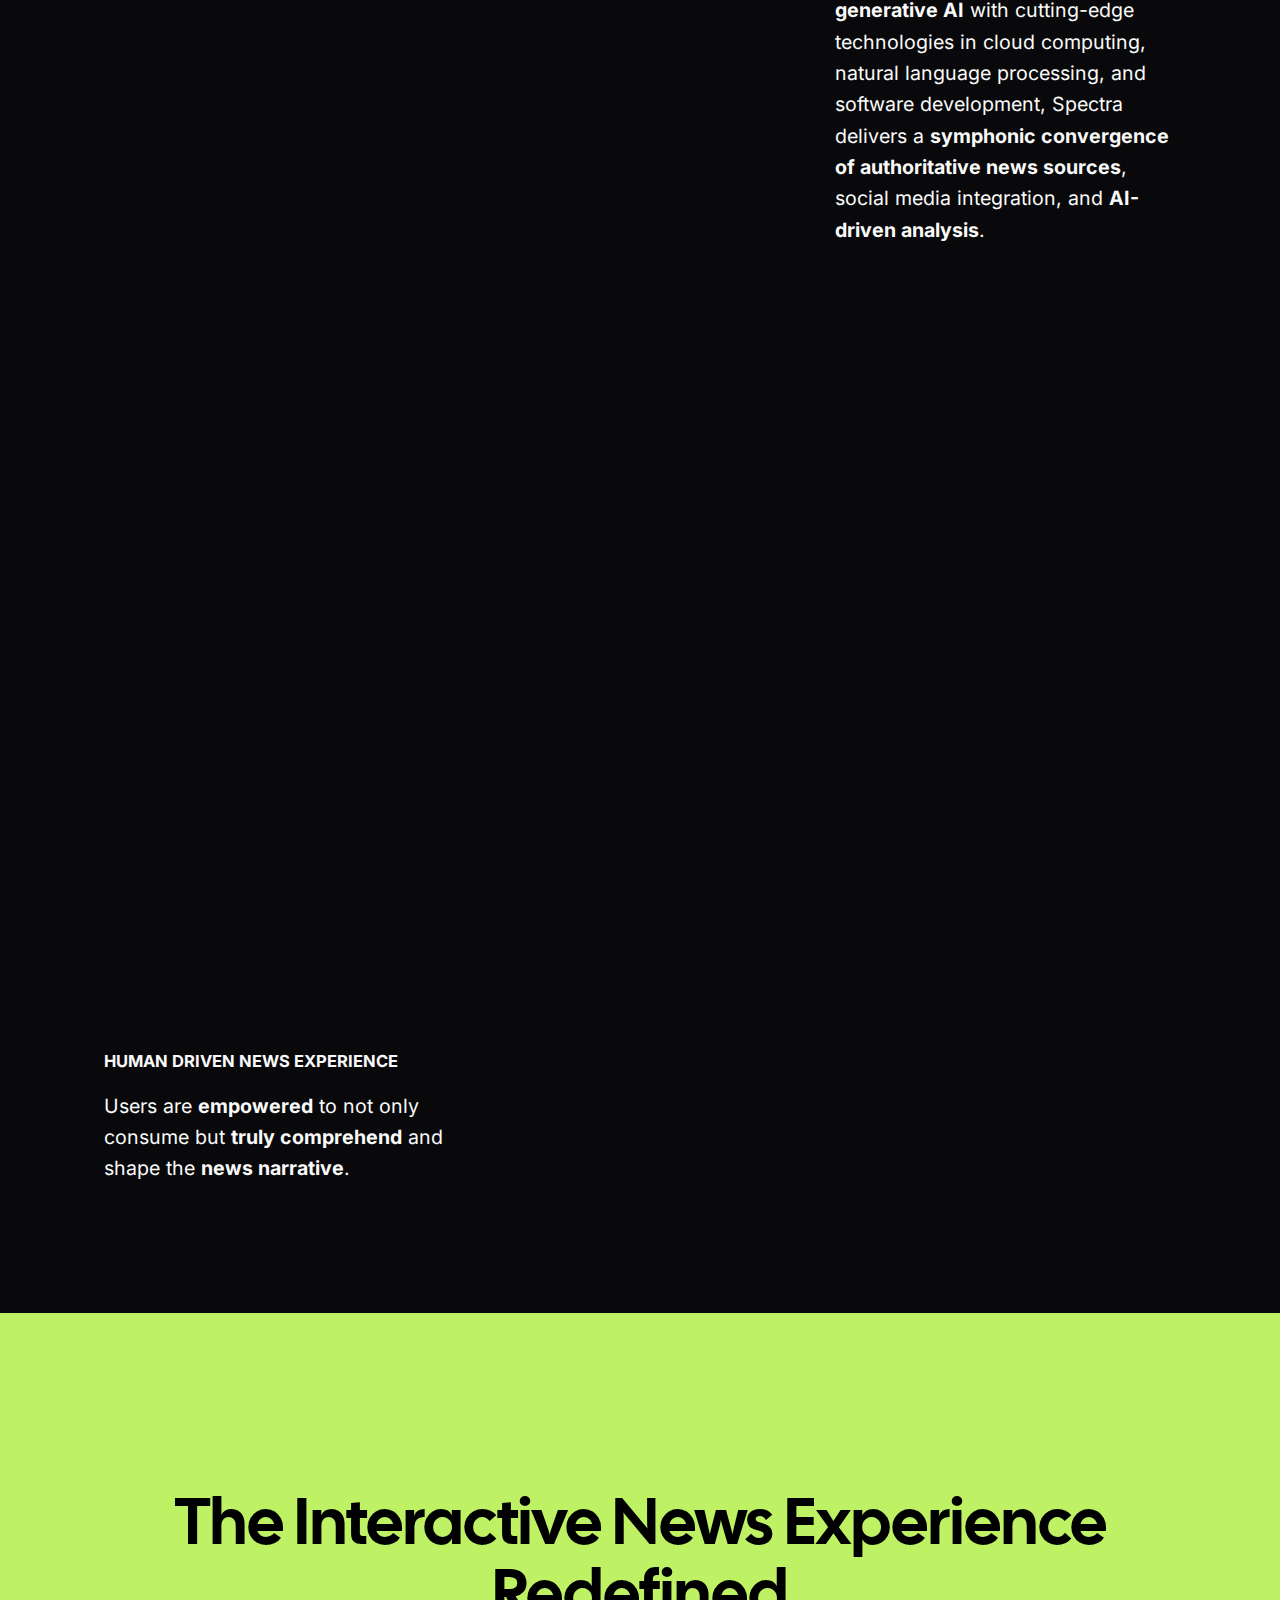
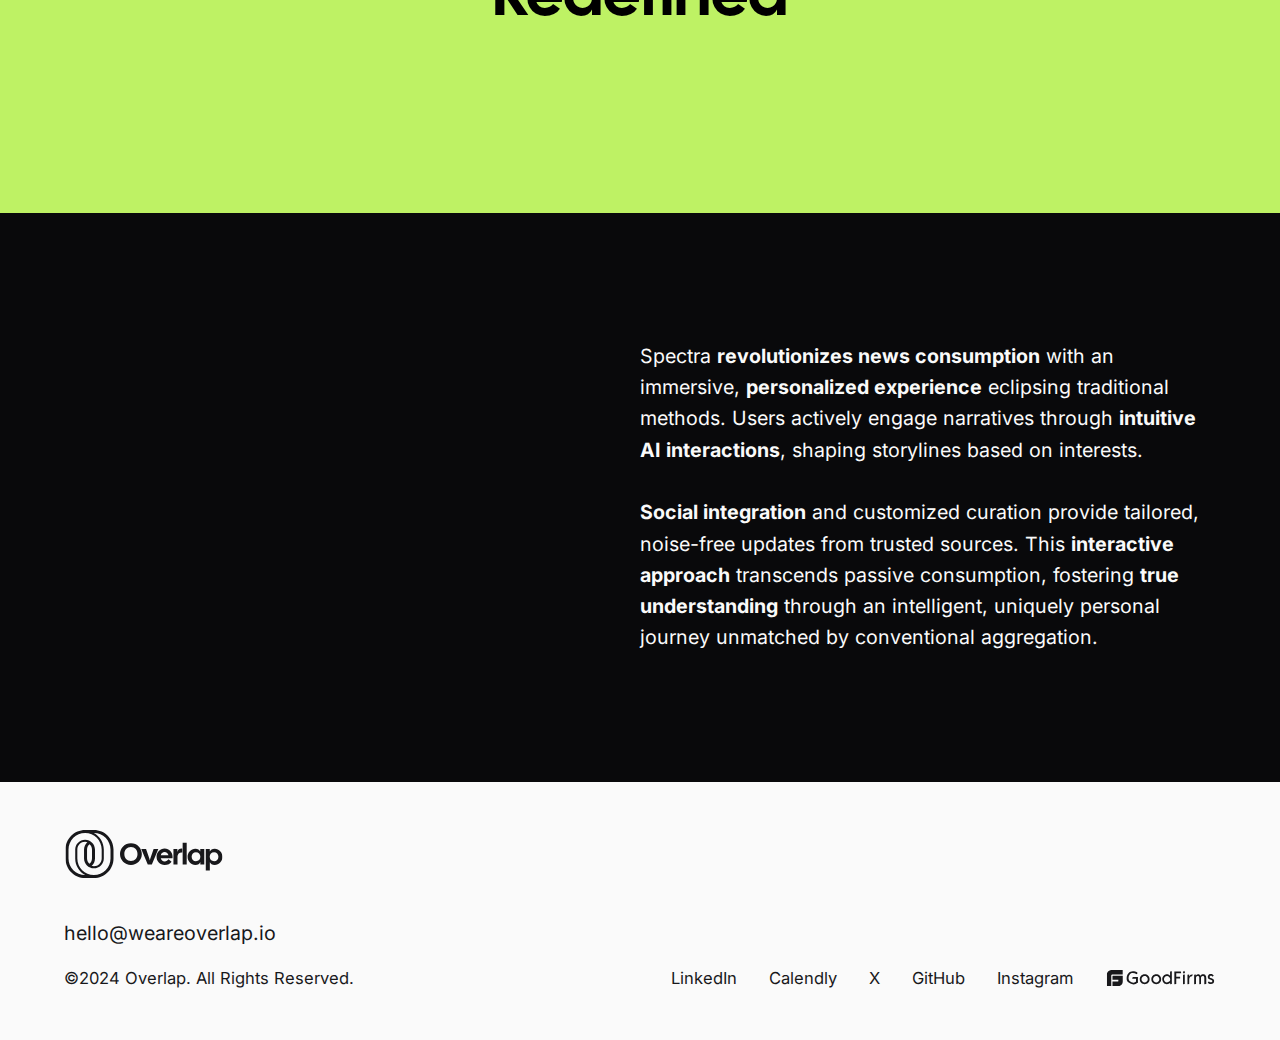
==== commit 5787e109: "Update from https://github.com/WeAreOverlap/overlap-website/commit/2e1b312de4e5d863d39a78469fa5dc06e" ====
--- a/work/spectra/index.html
+++ b/work/spectra/index.html
@@ -1,4 +1,4 @@
-<!DOCTYPE html><html lang="en" class="h-full motion-safe:scroll-smooth" data-theme="dark"> <head><meta charset="UTF-8"><meta name="viewport" content="width=device-width"><meta name="generator" content="Astro v4.14.3"><title>Spectra: AI-Powered News Aggregation | Product Case Study</title><!-- <ViewTransitions /> --><meta name="description" content="We are Overlap. We build experience-first digital solutions."><!-- Sitemap --><link rel="sitemap" href="/sitemap-index.xml"><!-- Facebook Meta Tags --><meta property="og:title" content="Overlap"><meta property="og:type" content="website"><meta property="og:description" content="We are Overlap. We build experience-first digital solutions."><meta property="og:url" content="https://weareoverlap.io/"><meta property="og:image" content="https://weareoverlap.io/og-image.jpg"><!-- Twitter Meta Tags --><meta name="twitter:title" content="Overlap"><meta name="twitter:description" content="We are Overlap. We build experience-first digital solutions."><meta property="twitter:domain" content="https://weareoverlap.io/"><meta property="twitter:url" content="https://weareoverlap.io/"><meta name="twitter:image" content="https://weareoverlap.io/og-image.jpg"><meta name="twitter:card" content="summary_large_image"><!-- theme colors --><meta name="theme-color" content="#000000"><!-- Google Analytics --><script async src="https://www.googletagmanager.com/gtag/js?id=G-HFWYJ4C4JQ">
+<!DOCTYPE html><html lang="en" class="h-full motion-safe:scroll-smooth" data-theme="dark"> <head><meta charset="UTF-8"><meta name="viewport" content="width=device-width"><meta name="generator" content="Astro v4.15.6"><title>Spectra: AI-Powered News Aggregation | Product Case Study</title><!-- <ViewTransitions /> --><meta name="description" content="We are Overlap. We build experience-first digital solutions."><!-- Sitemap --><link rel="sitemap" href="/sitemap-index.xml"><!-- Facebook Meta Tags --><meta property="og:title" content="Overlap"><meta property="og:type" content="website"><meta property="og:description" content="We are Overlap. We build experience-first digital solutions."><meta property="og:url" content="https://weareoverlap.io/"><meta property="og:image" content="https://weareoverlap.io/og-image.jpg"><!-- Twitter Meta Tags --><meta name="twitter:title" content="Overlap"><meta name="twitter:description" content="We are Overlap. We build experience-first digital solutions."><meta property="twitter:domain" content="https://weareoverlap.io/"><meta property="twitter:url" content="https://weareoverlap.io/"><meta name="twitter:image" content="https://weareoverlap.io/og-image.jpg"><meta name="twitter:card" content="summary_large_image"><!-- theme colors --><meta name="theme-color" content="#000000"><!-- Google Analytics --><script async src="https://www.googletagmanager.com/gtag/js?id=G-HFWYJ4C4JQ">
   // _
 </script> <script>(function(){const id = "G-HFWYJ4C4JQ";
 
@@ -10,7 +10,7 @@
     gtag('js', new Date());
     gtag('config', id);
   })();
-})();</script><!-- initialize theme --><link rel="stylesheet" href="/_astro/index.DcQ_m0dK.css">
+})();</script><!-- initialize theme --><link rel="stylesheet" href="/_astro/index.CEKc_3fX.css">
 <style>section[data-astro-cid-abkabo42]{overflow:clip}section[data-astro-cid-abkabo42] img[data-astro-cid-abkabo42]{-o-object-fit:cover;object-fit:cover;-o-object-position:top;object-position:top;animation:image-parallax linear both;animation-timeline:view(y)}@media (prefers-reduced-motion: reduce){section[data-astro-cid-abkabo42] img[data-astro-cid-abkabo42]{animation:none}}section.splash-component h2 strong{position:relative;display:inline-block}section.splash-component h2 strong:after{margin-top:-1.5rem;height:1rem;width:100%;border-color:currentColor;--tw-bg-opacity: 1;background-color:rgb(54 83 20 / var(--tw-bg-opacity));--tw-content: "";content:var(--tw-content)}@media (min-width: 640px){section.splash-component h2 strong:after{display:block;content:var(--tw-content);height:1.5rem}}@media (min-width: 1280px){section.splash-component h2 strong:after{content:var(--tw-content);height:2rem}}
 </style><script type="module" src="/_astro/hoisted.CzFTQHh4.js"></script><style>[data-astro-transition-scope="astro-py5mjnzp-1"] { view-transition-name: Spectra; }@layer astro { ::view-transition-old(Spectra) { 
 	animation-duration: 180ms;
@@ -48,10 +48,10 @@
 	animation-duration: 180ms;
 	animation-timing-function: cubic-bezier(0.76, 0, 0.24, 1);
 	animation-fill-mode: both;
-	animation-name: astroFadeIn; }</style><link rel="apple-touch-icon" sizes="57x57" href="/apple-touch-icon-57x57.png"><link rel="apple-touch-icon" sizes="60x60" href="/apple-touch-icon-60x60.png"><link rel="apple-touch-icon" sizes="72x72" href="/apple-touch-icon-72x72.png"><link rel="apple-touch-icon" sizes="76x76" href="/apple-touch-icon-76x76.png"><link rel="apple-touch-icon" sizes="114x114" href="/apple-touch-icon-114x114.png"><link rel="apple-touch-icon" sizes="120x120" href="/apple-touch-icon-120x120.png"><link rel="apple-touch-icon" sizes="144x144" href="/apple-touch-icon-144x144.png"><link rel="apple-touch-icon" sizes="152x152" href="/apple-touch-icon-152x152.png"><link rel="apple-touch-icon" sizes="167x167" href="/apple-touch-icon-167x167.png"><link rel="apple-touch-icon" sizes="180x180" href="/apple-touch-icon-180x180.png"><link rel="apple-touch-icon" sizes="1024x1024" href="/apple-touch-icon-1024x1024.png"><link rel="apple-touch-icon" sizes="180x180" href="/apple-touch-icon-precomposed.png"><link rel="apple-touch-icon" sizes="180x180" href="/apple-touch-icon.png"><meta name="apple-mobile-web-app-capable" content="yes"><meta name="apple-mobile-web-app-status-bar-style" content="black"><meta name="apple-mobile-web-app-title" content="Overlap"><link rel="manifest" href="/manifest.webmanifest"><meta name="mobile-web-app-capable" content="yes"><meta name="theme-color" content="#09090B"><meta name="application-name" content="Overlap"><meta name="msapplication-TileColor" content="#09090B"><meta name="msapplication-TileImage" content="/mstile-144x144.png"><meta name="msapplication-config" content="/browserconfig.xml"><link rel="icon" type="image/x-icon" href="/favicon.ico" media="(prefers-color-scheme: light)"><link rel="icon" type="image/png" sizes="16x16" href="/favicon-16x16.png"  media="(prefers-color-scheme: light)"><link rel="icon" type="image/png" sizes="32x32" href="/favicon-32x32.png"  media="(prefers-color-scheme: light)"><link rel="icon" type="image/png" sizes="48x48" href="/favicon-48x48.png"  media="(prefers-color-scheme: light)"><link rel="icon" type="image/svg+xml" href="/favicon.svg"><link rel="icon" type="image/x-icon" href="/favicon-dark.ico" media="(prefers-color-scheme: dark)"><link rel="icon" type="image/png" sizes="16x16" href="/favicon-16x16-dark.png"  media="(prefers-color-scheme: dark)"><link rel="icon" type="image/png" sizes="32x32" href="/favicon-32x32-dark.png"  media="(prefers-color-scheme: dark)"><link rel="icon" type="image/png" sizes="48x48" href="/favicon-48x48-dark.png"  media="(prefers-color-scheme: dark)"><link rel="mask-icon" href="/safari-pinned-tab.svg" color="#09090B"><link rel="yandex-tableau-widget" href="/yandex-browser-manifest.json"></head> <body class="h-full overflow-x-hidden bg-default text-default text-base selection:bg-secondary selection:text-white"> <header id="page-header" class="fixed top-0 z-20 flex w-full items-center justify-between border-b border-transparent px-8 py-4 text-default" data-astro-transition-persist="header" data-astro-cid-4wsjtibl> <button id="open-nav-button" type="button" class="btn sm:hidden" aria-label="Navigation" data-astro-cid-4wsjtibl> <svg width="1em" height="1em" viewBox="0 0 24 24" class="size-8" data-astro-cid-4wsjtibl data-icon="mdi:menu">  <symbol id="ai:mdi:menu"><path fill="currentColor" d="M3 6h18v2H3zm0 5h18v2H3zm0 5h18v2H3z"/></symbol><use xlink:href="#ai:mdi:menu"></use>  </svg> </button> <a class="absolute left-1/2 top-1/2 flex -translate-x-1/2 -translate-y-1/2 transform items-center gap-3 hover:!text-default sm:relative sm:left-auto sm:transform-none" href="/" data-astro-cid-4wsjtibl> <h1 class="sr-only" data-astro-cid-4wsjtibl>Overlap</h1> <svg width="3.28em" height="1em" viewBox="0 0 1779 544" class="h-10 w-32" data-astro-cid-4wsjtibl data-icon="wordmark">  <symbol id="ai:local:wordmark"><g fill="currentColor"><path d="M1589.7 460V215.2h45.22v28.56c9.52-19.38 25.5-32.3 56.44-32.3 48.62 0 87.38 41.82 87.38 92.82 0 51-38.76 92.14-87.38 92.14-30.26 0-46.24-12.24-55.76-30.6V460h-45.9Zm44.54-155.72c0 27.54 19.38 50.66 49.64 50.66 29.24 0 48.96-24.14 48.96-51 0-27.54-19.72-51-48.96-51-30.26 0-49.64 23.8-49.64 51.34Zm-163.27 92.14c-48.62 0-87.38-41.14-87.38-92.14s38.76-92.82 87.38-92.82c30.6 0 46.58 12.58 56.1 31.62V215.2h45.56V392h-44.54v-28.9c-9.52 20.06-25.5 33.32-57.12 33.32Zm-41.48-92.48c0 26.86 19.72 51 48.96 51 30.26 0 49.64-23.12 49.64-50.66 0-27.54-19.38-51.34-49.64-51.34-29.24 0-48.96 23.46-48.96 51ZM1327.54 392V143.8h45.9V392h-45.9Zm-104.35 0V215.2h44.54v33.66c6.12-25.5 24.14-39.44 54.74-37.74v43.18h-6.46c-26.52 0-46.92 17.68-46.92 47.26V392h-45.9Zm-99.71 4.42c-54.74 0-91.46-41.48-91.46-92.48 0-51 38.42-93.16 91.46-93.16 53.04 0 89.76 42.16 89.76 93.16 0 5.1-.34 10.54-1.36 16.32h-132.26c5.1 20.74 20.74 35.36 43.86 35.36 19.72 0 35.02-10.2 43.18-23.8l35.7 26.86c-14.28 22.1-43.86 37.74-78.88 37.74Zm-43.86-110.5H1167c-5.1-19.72-21.76-35.7-44.2-35.7-21.76 0-38.08 14.62-43.18 35.7ZM932.109 392l-73.78-176.8h54.4l35.36 100.98c3.06 8.5 5.78 19.04 7.48 28.22 1.7-9.18 4.42-19.72 7.48-28.22l35.36-100.98h53.381L978.349 392h-46.24ZM741.6 396.42c-70.72 0-124.1-55.08-124.1-123.08 0-68.34 53.38-123.76 124.1-123.76 70.38 0 123.42 55.42 123.42 123.76 0 68-53.04 123.08-123.42 123.08Zm-74.8-123.08c0 43.18 28.56 78.88 74.8 78.88 45.9 0 74.12-35.7 74.12-78.88 0-43.18-28.22-79.56-74.12-79.56-46.24 0-74.8 36.38-74.8 79.56Z"/><path fill-rule="evenodd" d="M222 0C99.393 0 0 99.393 0 222v100c0 122.607 99.393 222 222 222h100c122.607 0 222-99.393 222-222V222C544 99.393 444.607 0 322 0H222Zm22 222c0-24.033 10.858-45.54 27.999-59.87C289.128 176.45 300 197.956 300 222v100c0 24.034-10.858 45.541-27.999 59.871C254.872 367.551 244 346.044 244 322V222ZM222 34C118.171 34 34 118.171 34 222v100c0 103.83 84.171 188 188 188h1.927C156.214 474.604 110 403.699 110 322V222c0-61.856 50.144-112 112-112s112 50.144 112 112v100c0 33.512-14.722 63.575-38.021 84.09A87.996 87.996 0 0 0 322 410c48.601 0 88-39.399 88-88V222c0-103.829-84.17-188-188-188Zm212 188c0-81.699-46.214-152.604-113.926-188H322c103.83 0 188 84.171 188 188v100c0 103.83-84.17 188-188 188-103.829 0-188-84.17-188-188V222c0-48.601 39.399-88 88-88a87.974 87.974 0 0 1 26.021 3.911C224.722 158.425 210 188.489 210 222v100c0 61.044 51.02 112 112 112 61.856 0 112-50.144 112-112V222Z" clip-rule="evenodd"/></g></symbol><use xlink:href="#ai:local:wordmark"></use>  </svg> </a> <div data-astro-cid-4wsjtibl> <div class="flex items-center gap-6" data-astro-cid-4wsjtibl> <nav class="hidden sm:block" data-astro-cid-4wsjtibl> <ul class="flex items-center gap-6" data-astro-cid-4wsjtibl> <li data-astro-cid-4wsjtibl> <a class="text-sm" href="/#services" data-astro-cid-4wsjtibl> Services </a> </li><li data-astro-cid-4wsjtibl> <a class="text-sm" href="/#work" data-astro-cid-4wsjtibl> Work </a> </li><li data-astro-cid-4wsjtibl> <a class="text-sm" href="/#expertise" data-astro-cid-4wsjtibl> Expertise </a> </li> </ul> </nav> <a class="rounded-full bg-gradient-to-br from-green-300 to-cyan-300 px-6 py-2 text-center font-semibold text-black text-sm hover:text-black hidden sm:block" aria-label="Let's Talk" href="mailto:hello@weareoverlap.io?subject=Let's talk!" target="_blank"> Let&#39;s Talk </a> <!--
+	animation-name: astroFadeIn; }</style><link rel="apple-touch-icon" sizes="57x57" href="/apple-touch-icon-57x57.png"><link rel="apple-touch-icon" sizes="60x60" href="/apple-touch-icon-60x60.png"><link rel="apple-touch-icon" sizes="72x72" href="/apple-touch-icon-72x72.png"><link rel="apple-touch-icon" sizes="76x76" href="/apple-touch-icon-76x76.png"><link rel="apple-touch-icon" sizes="114x114" href="/apple-touch-icon-114x114.png"><link rel="apple-touch-icon" sizes="120x120" href="/apple-touch-icon-120x120.png"><link rel="apple-touch-icon" sizes="144x144" href="/apple-touch-icon-144x144.png"><link rel="apple-touch-icon" sizes="152x152" href="/apple-touch-icon-152x152.png"><link rel="apple-touch-icon" sizes="167x167" href="/apple-touch-icon-167x167.png"><link rel="apple-touch-icon" sizes="180x180" href="/apple-touch-icon-180x180.png"><link rel="apple-touch-icon" sizes="1024x1024" href="/apple-touch-icon-1024x1024.png"><link rel="apple-touch-icon" sizes="180x180" href="/apple-touch-icon-precomposed.png"><link rel="apple-touch-icon" sizes="180x180" href="/apple-touch-icon.png"><meta name="apple-mobile-web-app-capable" content="yes"><meta name="apple-mobile-web-app-status-bar-style" content="black"><meta name="apple-mobile-web-app-title" content="Overlap"><link rel="manifest" href="/manifest.webmanifest"><meta name="mobile-web-app-capable" content="yes"><meta name="theme-color" content="#09090B"><meta name="application-name" content="Overlap"><meta name="msapplication-TileColor" content="#09090B"><meta name="msapplication-TileImage" content="/mstile-144x144.png"><meta name="msapplication-config" content="/browserconfig.xml"><link rel="icon" type="image/x-icon" href="/favicon.ico" media="(prefers-color-scheme: light)"><link rel="icon" type="image/png" sizes="16x16" href="/favicon-16x16.png"  media="(prefers-color-scheme: light)"><link rel="icon" type="image/png" sizes="32x32" href="/favicon-32x32.png"  media="(prefers-color-scheme: light)"><link rel="icon" type="image/png" sizes="48x48" href="/favicon-48x48.png"  media="(prefers-color-scheme: light)"><link rel="icon" type="image/svg+xml" href="/favicon.svg"><link rel="icon" type="image/x-icon" href="/favicon-dark.ico" media="(prefers-color-scheme: dark)"><link rel="icon" type="image/png" sizes="16x16" href="/favicon-16x16-dark.png"  media="(prefers-color-scheme: dark)"><link rel="icon" type="image/png" sizes="32x32" href="/favicon-32x32-dark.png"  media="(prefers-color-scheme: dark)"><link rel="icon" type="image/png" sizes="48x48" href="/favicon-48x48-dark.png"  media="(prefers-color-scheme: dark)"><link rel="mask-icon" href="/safari-pinned-tab.svg" color="#09090B"><link rel="yandex-tableau-widget" href="/yandex-browser-manifest.json"></head> <body class="h-full overflow-x-hidden bg-default text-default text-base selection:bg-secondary selection:text-white"> <header id="page-header" class="fixed top-0 z-20 flex w-full items-center justify-between border-b border-transparent px-8 py-4 text-default" data-astro-transition-persist="header" data-astro-cid-4wsjtibl> <button id="open-nav-button" type="button" class="btn sm:hidden" aria-label="Navigation" data-astro-cid-4wsjtibl> <svg width="1em" height="1em" viewBox="0 0 24 24" class="size-8" data-astro-cid-4wsjtibl data-icon="mdi:menu">  <symbol id="ai:mdi:menu"><path fill="currentColor" d="M3 6h18v2H3zm0 5h18v2H3zm0 5h18v2H3z"/></symbol><use xlink:href="#ai:mdi:menu"></use>  </svg> </button> <a class="absolute left-1/2 top-1/2 flex -translate-x-1/2 -translate-y-1/2 transform items-center gap-3 hover:!text-default sm:relative sm:left-auto sm:transform-none" href="/#splash" data-astro-cid-4wsjtibl> <h1 class="sr-only" data-astro-cid-4wsjtibl>Overlap</h1> <svg width="3.28em" height="1em" viewBox="0 0 1779 544" class="h-10 w-32" data-astro-cid-4wsjtibl data-icon="wordmark">  <symbol id="ai:local:wordmark"><g fill="currentColor"><path d="M1589.7 460V215.2h45.22v28.56c9.52-19.38 25.5-32.3 56.44-32.3 48.62 0 87.38 41.82 87.38 92.82s-38.76 92.14-87.38 92.14c-30.26 0-46.24-12.24-55.76-30.6V460zm44.54-155.72c0 27.54 19.38 50.66 49.64 50.66 29.24 0 48.96-24.14 48.96-51 0-27.54-19.72-51-48.96-51-30.26 0-49.64 23.8-49.64 51.34m-163.27 92.14c-48.62 0-87.38-41.14-87.38-92.14s38.76-92.82 87.38-92.82c30.6 0 46.58 12.58 56.1 31.62V215.2h45.56V392h-44.54v-28.9c-9.52 20.06-25.5 33.32-57.12 33.32m-41.48-92.48c0 26.86 19.72 51 48.96 51 30.26 0 49.64-23.12 49.64-50.66s-19.38-51.34-49.64-51.34c-29.24 0-48.96 23.46-48.96 51M1327.54 392V143.8h45.9V392zm-104.35 0V215.2h44.54v33.66c6.12-25.5 24.14-39.44 54.74-37.74v43.18h-6.46c-26.52 0-46.92 17.68-46.92 47.26V392zm-99.71 4.42c-54.74 0-91.46-41.48-91.46-92.48s38.42-93.16 91.46-93.16 89.76 42.16 89.76 93.16c0 5.1-.34 10.54-1.36 16.32h-132.26c5.1 20.74 20.74 35.36 43.86 35.36 19.72 0 35.02-10.2 43.18-23.8l35.7 26.86c-14.28 22.1-43.86 37.74-78.88 37.74m-43.86-110.5H1167c-5.1-19.72-21.76-35.7-44.2-35.7-21.76 0-38.08 14.62-43.18 35.7M932.109 392l-73.78-176.8h54.4l35.36 100.98c3.06 8.5 5.78 19.04 7.48 28.22 1.7-9.18 4.42-19.72 7.48-28.22l35.36-100.98h53.381L978.349 392zM741.6 396.42c-70.72 0-124.1-55.08-124.1-123.08 0-68.34 53.38-123.76 124.1-123.76 70.38 0 123.42 55.42 123.42 123.76 0 68-53.04 123.08-123.42 123.08m-74.8-123.08c0 43.18 28.56 78.88 74.8 78.88 45.9 0 74.12-35.7 74.12-78.88s-28.22-79.56-74.12-79.56c-46.24 0-74.8 36.38-74.8 79.56"/><path fill-rule="evenodd" d="M222 0C99.393 0 0 99.393 0 222v100c0 122.607 99.393 222 222 222h100c122.607 0 222-99.393 222-222V222C544 99.393 444.607 0 322 0zm22 222c0-24.033 10.858-45.54 27.999-59.87C289.128 176.45 300 197.956 300 222v100c0 24.034-10.858 45.541-27.999 59.871C254.872 367.551 244 346.044 244 322zM222 34C118.171 34 34 118.171 34 222v100c0 103.83 84.171 188 188 188h1.927C156.214 474.604 110 403.699 110 322V222c0-61.856 50.144-112 112-112s112 50.144 112 112v100c0 33.512-14.722 63.575-38.021 84.09A88 88 0 0 0 322 410c48.601 0 88-39.399 88-88V222c0-103.829-84.17-188-188-188m212 188c0-81.699-46.214-152.604-113.926-188H322c103.83 0 188 84.171 188 188v100c0 103.83-84.17 188-188 188-103.829 0-188-84.17-188-188V222c0-48.601 39.399-88 88-88a88 88 0 0 1 26.021 3.911C224.722 158.425 210 188.489 210 222v100c0 61.044 51.02 112 112 112 61.856 0 112-50.144 112-112z" clip-rule="evenodd"/></g></symbol><use xlink:href="#ai:local:wordmark"></use>  </svg> </a> <div data-astro-cid-4wsjtibl> <div class="flex items-center gap-6" data-astro-cid-4wsjtibl> <nav class="hidden sm:block" data-astro-cid-4wsjtibl> <ul class="flex items-center gap-6" data-astro-cid-4wsjtibl> <li data-astro-cid-4wsjtibl> <a class="text-sm" href="/#services" data-astro-cid-4wsjtibl> Services </a> </li><li data-astro-cid-4wsjtibl> <a class="text-sm" href="/#work" data-astro-cid-4wsjtibl> Work </a> </li><li data-astro-cid-4wsjtibl> <a class="text-sm" href="/#plans" data-astro-cid-4wsjtibl> Plans </a> </li><li data-astro-cid-4wsjtibl> <a class="text-sm" href="/#expertise" data-astro-cid-4wsjtibl> Expertise </a> </li> </ul> </nav> <a class="rounded-full bg-gradient-to-br from-green-300 to-cyan-300 px-6 py-2 text-center font-semibold text-black text-sm hover:text-black hover:opacity-90 hidden sm:block" aria-label="Let's Talk" href="mailto:hello@weareoverlap.io?subject=Let's talk!" target="_blank"> Let&#39;s Talk </a> <!--
   negative margin is sum of button width (6) and gap size of flex parent (6)
   TODO don't hardcode these values
---><button id="theme-switcher" type="button" class="-ml-12 origin-[right_center] scale-0 transition-all duration-500" data-astro-cid-grqczixo> <div id="icon-theme-light" data-astro-cid-grqczixo> <svg width="1em" height="1em" viewBox="0 0 24 24" class="size-6" data-astro-cid-grqczixo data-icon="mdi:white-balance-sunny">  <symbol id="ai:mdi:white-balance-sunny"><path fill="currentColor" d="m3.55 19.09l1.41 1.41l1.8-1.79l-1.42-1.42M12 6c-3.31 0-6 2.69-6 6s2.69 6 6 6s6-2.69 6-6c0-3.32-2.69-6-6-6m8 7h3v-2h-3m-2.76 7.71l1.8 1.79l1.41-1.41l-1.79-1.8M20.45 5l-1.41-1.4l-1.8 1.79l1.42 1.42M13 1h-2v3h2M6.76 5.39L4.96 3.6L3.55 5l1.79 1.81zM1 13h3v-2H1m12 9h-2v3h2"/></symbol><use xlink:href="#ai:mdi:white-balance-sunny"></use>  </svg> <span class="sr-only" data-astro-cid-grqczixo>Use light theme</span> </div> <div id="icon-theme-dark" class="hidden" data-astro-cid-grqczixo> <svg width="1em" height="1em" viewBox="0 0 24 24" class="size-6" data-astro-cid-grqczixo data-icon="mdi:weather-night">  <symbol id="ai:mdi:weather-night"><path fill="currentColor" d="m17.75 4.09l-2.53 1.94l.91 3.06l-2.63-1.81l-2.63 1.81l.91-3.06l-2.53-1.94L12.44 4l1.06-3l1.06 3zm3.5 6.91l-1.64 1.25l.59 1.98l-1.7-1.17l-1.7 1.17l.59-1.98L15.75 11l2.06-.05L18.5 9l.69 1.95zm-2.28 4.95c.83-.08 1.72 1.1 1.19 1.85c-.32.45-.66.87-1.08 1.27C15.17 23 8.84 23 4.94 19.07c-3.91-3.9-3.91-10.24 0-14.14c.4-.4.82-.76 1.27-1.08c.75-.53 1.93.36 1.85 1.19c-.27 2.86.69 5.83 2.89 8.02a9.96 9.96 0 0 0 8.02 2.89m-1.64 2.02a12.08 12.08 0 0 1-7.8-3.47c-2.17-2.19-3.33-5-3.49-7.82c-2.81 3.14-2.7 7.96.31 10.98c3.02 3.01 7.84 3.12 10.98.31"/></symbol><use xlink:href="#ai:mdi:weather-night"></use>  </svg> <span class="sr-only" data-astro-cid-grqczixo>Use dark theme</span> </div> </button>   </div> <div id="menu-modal" class="modal hidden" aria-hidden="true" data-astro-cid-4wsjtibl> <div class="fixed inset-0 bg-default px-8 py-4 text-default" data-astro-cid-4wsjtibl> <div class="flex flex-col space-y-8" role="dialog" aria-modal="true" data-astro-cid-4wsjtibl> <header class="text-left" data-astro-cid-4wsjtibl> <button id="close-nav-button" type="button" class="btn" aria-label="Close navigation" data-astro-cid-4wsjtibl> <svg width="1em" height="1em" viewBox="0 0 24 24" class="size-8" data-astro-cid-4wsjtibl data-icon="mdi:close">  <symbol id="ai:mdi:close"><path fill="currentColor" d="M19 6.41L17.59 5L12 10.59L6.41 5L5 6.41L10.59 12L5 17.59L6.41 19L12 13.41L17.59 19L19 17.59L13.41 12z"/></symbol><use xlink:href="#ai:mdi:close"></use>  </svg> </button> </header> <div class="flex justify-center" data-astro-cid-4wsjtibl> <svg width="1em" height="1em" viewBox="0 0 544 544" class="size-16" data-astro-cid-4wsjtibl data-icon="logomark">  <symbol id="ai:local:logomark"><path fill="currentColor" fill-rule="evenodd" d="M222 0C99.393 0 0 99.393 0 222v100c0 122.607 99.393 222 222 222h100c122.607 0 222-99.393 222-222V222C544 99.393 444.607 0 322 0H222Zm22 222c0-24.033 10.858-45.54 27.999-59.87C289.128 176.45 300 197.956 300 222v100c0 24.034-10.858 45.541-27.999 59.871C254.872 367.551 244 346.044 244 322V222ZM222 34C118.171 34 34 118.171 34 222v100c0 103.83 84.171 188 188 188h1.927C156.214 474.604 110 403.699 110 322V222c0-61.856 50.144-112 112-112s112 50.144 112 112v100c0 33.512-14.722 63.575-38.021 84.09A87.996 87.996 0 0 0 322 410c48.601 0 88-39.399 88-88V222c0-103.829-84.17-188-188-188Zm212 188c0-81.699-46.214-152.604-113.926-188H322c103.83 0 188 84.171 188 188v100c0 103.83-84.17 188-188 188-103.829 0-188-84.17-188-188V222c0-48.601 39.399-88 88-88a87.974 87.974 0 0 1 26.021 3.911C224.722 158.425 210 188.489 210 222v100c0 61.044 51.02 112 112 112 61.856 0 112-50.144 112-112V222Z" clip-rule="evenodd"/></symbol><use xlink:href="#ai:local:logomark"></use>  </svg> </div> <nav data-astro-cid-4wsjtibl> <ul class="flex flex-col" data-astro-cid-4wsjtibl> <li data-astro-cid-4wsjtibl> <a class="block py-4 text-center text-xl" href="/#services" data-astro-cid-4wsjtibl> Services </a> </li><li data-astro-cid-4wsjtibl> <a class="block py-4 text-center text-xl" href="/#work" data-astro-cid-4wsjtibl> Work </a> </li><li data-astro-cid-4wsjtibl> <a class="block py-4 text-center text-xl" href="/#expertise" data-astro-cid-4wsjtibl> Expertise </a> </li> </ul> </nav> <a class="rounded-full bg-gradient-to-br from-green-300 to-cyan-300 px-6 py-2 text-center font-semibold text-black text-sm hover:text-black m-auto mt-20" aria-label="Let's Talk" href="mailto:hello@weareoverlap.io?subject=Let's talk!" target="_blank"> Let&#39;s Talk </a> </div> </div> </div> </div> </header>  <noscript> <style>
+--><button id="theme-switcher" type="button" class="-ml-12 origin-[right_center] scale-0 transition-all duration-500" data-astro-cid-grqczixo> <div id="icon-theme-light" data-astro-cid-grqczixo> <svg width="1em" height="1em" viewBox="0 0 24 24" class="size-6" data-astro-cid-grqczixo data-icon="mdi:white-balance-sunny">  <symbol id="ai:mdi:white-balance-sunny"><path fill="currentColor" d="m3.55 19.09l1.41 1.41l1.8-1.79l-1.42-1.42M12 6c-3.31 0-6 2.69-6 6s2.69 6 6 6s6-2.69 6-6c0-3.32-2.69-6-6-6m8 7h3v-2h-3m-2.76 7.71l1.8 1.79l1.41-1.41l-1.79-1.8M20.45 5l-1.41-1.4l-1.8 1.79l1.42 1.42M13 1h-2v3h2M6.76 5.39L4.96 3.6L3.55 5l1.79 1.81zM1 13h3v-2H1m12 9h-2v3h2"/></symbol><use xlink:href="#ai:mdi:white-balance-sunny"></use>  </svg> <span class="sr-only" data-astro-cid-grqczixo>Use light theme</span> </div> <div id="icon-theme-dark" class="hidden" data-astro-cid-grqczixo> <svg width="1em" height="1em" viewBox="0 0 24 24" class="size-6" data-astro-cid-grqczixo data-icon="mdi:weather-night">  <symbol id="ai:mdi:weather-night"><path fill="currentColor" d="m17.75 4.09l-2.53 1.94l.91 3.06l-2.63-1.81l-2.63 1.81l.91-3.06l-2.53-1.94L12.44 4l1.06-3l1.06 3zm3.5 6.91l-1.64 1.25l.59 1.98l-1.7-1.17l-1.7 1.17l.59-1.98L15.75 11l2.06-.05L18.5 9l.69 1.95zm-2.28 4.95c.83-.08 1.72 1.1 1.19 1.85c-.32.45-.66.87-1.08 1.27C15.17 23 8.84 23 4.94 19.07c-3.91-3.9-3.91-10.24 0-14.14c.4-.4.82-.76 1.27-1.08c.75-.53 1.93.36 1.85 1.19c-.27 2.86.69 5.83 2.89 8.02a9.96 9.96 0 0 0 8.02 2.89m-1.64 2.02a12.08 12.08 0 0 1-7.8-3.47c-2.17-2.19-3.33-5-3.49-7.82c-2.81 3.14-2.7 7.96.31 10.98c3.02 3.01 7.84 3.12 10.98.31"/></symbol><use xlink:href="#ai:mdi:weather-night"></use>  </svg> <span class="sr-only" data-astro-cid-grqczixo>Use dark theme</span> </div> </button>   </div> <div id="menu-modal" class="modal hidden" aria-hidden="true" data-astro-cid-4wsjtibl> <div class="fixed inset-0 bg-default px-8 py-4 text-default" data-astro-cid-4wsjtibl> <div class="flex flex-col space-y-8" role="dialog" aria-modal="true" data-astro-cid-4wsjtibl> <header class="text-left" data-astro-cid-4wsjtibl> <button id="close-nav-button" type="button" class="btn" aria-label="Close navigation" data-astro-cid-4wsjtibl> <svg width="1em" height="1em" viewBox="0 0 24 24" class="size-8" data-astro-cid-4wsjtibl data-icon="mdi:close">  <symbol id="ai:mdi:close"><path fill="currentColor" d="M19 6.41L17.59 5L12 10.59L6.41 5L5 6.41L10.59 12L5 17.59L6.41 19L12 13.41L17.59 19L19 17.59L13.41 12z"/></symbol><use xlink:href="#ai:mdi:close"></use>  </svg> </button> </header> <div class="flex justify-center" data-astro-cid-4wsjtibl> <svg width="1em" height="1em" viewBox="0 0 544 544" class="size-16" data-astro-cid-4wsjtibl data-icon="logomark">  <symbol id="ai:local:logomark"><path fill="currentColor" fill-rule="evenodd" d="M222 0C99.393 0 0 99.393 0 222v100c0 122.607 99.393 222 222 222h100c122.607 0 222-99.393 222-222V222C544 99.393 444.607 0 322 0zm22 222c0-24.033 10.858-45.54 27.999-59.87C289.128 176.45 300 197.956 300 222v100c0 24.034-10.858 45.541-27.999 59.871C254.872 367.551 244 346.044 244 322zM222 34C118.171 34 34 118.171 34 222v100c0 103.83 84.171 188 188 188h1.927C156.214 474.604 110 403.699 110 322V222c0-61.856 50.144-112 112-112s112 50.144 112 112v100c0 33.512-14.722 63.575-38.021 84.09A88 88 0 0 0 322 410c48.601 0 88-39.399 88-88V222c0-103.829-84.17-188-188-188m212 188c0-81.699-46.214-152.604-113.926-188H322c103.83 0 188 84.171 188 188v100c0 103.83-84.17 188-188 188-103.829 0-188-84.17-188-188V222c0-48.601 39.399-88 88-88a88 88 0 0 1 26.021 3.911C224.722 158.425 210 188.489 210 222v100c0 61.044 51.02 112 112 112 61.856 0 112-50.144 112-112z" clip-rule="evenodd"/></symbol><use xlink:href="#ai:local:logomark"></use>  </svg> </div> <nav data-astro-cid-4wsjtibl> <ul class="flex flex-col" data-astro-cid-4wsjtibl> <li data-astro-cid-4wsjtibl> <a class="block py-4 text-center text-xl" href="/#services" data-astro-cid-4wsjtibl> Services </a> </li><li data-astro-cid-4wsjtibl> <a class="block py-4 text-center text-xl" href="/#work" data-astro-cid-4wsjtibl> Work </a> </li><li data-astro-cid-4wsjtibl> <a class="block py-4 text-center text-xl" href="/#plans" data-astro-cid-4wsjtibl> Plans </a> </li><li data-astro-cid-4wsjtibl> <a class="block py-4 text-center text-xl" href="/#expertise" data-astro-cid-4wsjtibl> Expertise </a> </li> </ul> </nav> <a class="rounded-full bg-gradient-to-br from-green-300 to-cyan-300 px-6 py-2 text-center font-semibold text-black text-sm hover:text-black hover:opacity-90 m-auto mt-20" aria-label="Let's Talk" href="mailto:hello@weareoverlap.io?subject=Let's talk!" target="_blank"> Let&#39;s Talk </a> </div> </div> </div> </div> </header>  <noscript> <style>
     #open-nav-button {
       display: none;
     }
@@ -73,4 +73,4 @@
 <strong>personalized experience</strong> eclipsing traditional methods. Users
       actively engage narratives through <strong>intuitive AI interactions</strong>, shaping storylines based on interests.<br><br> <strong>Social integration</strong> and customized curation provide tailored,
       noise-free updates from trusted sources. This <strong>interactive approach</strong> transcends passive consumption, fostering <strong>true understanding</strong> through an intelligent, uniquely personal journey unmatched by conventional
-      aggregation.</fragment> </p> </div> </section>  <footer data-theme="light" id="footer" class="flex flex-col justify-between bg-default px-8 py-6 pt-20 text-default md:flex-row md:items-end lg:px-16 lg:py-12"> <div class="mb-8 flex flex-col gap-10 md:mb-0"> <svg width="3.28em" height="1em" viewBox="0 0 1779 544" class="h-12 w-40" data-icon="wordmark">  <use xlink:href="#ai:local:wordmark"></use>  </svg> <div class="flex flex-col justify-items-end gap-4"> <div> <a class="text-md" href="mailto:hello@weareoverlap.io?subject=Let's talk!" target="_blank">hello@weareoverlap.io</a> </div> <span class="hidden text-sm md:block">&copy;2024 Overlap. All Rights Reserved.</span> </div> </div> <ul class="xs:flex-row flex flex-wrap justify-start gap-4 *:text-sm md:flex-col lg:flex-row lg:gap-8"> <li> <a href="https://www.linkedin.com/company/weareoverlap/" target="_blank" aria-label="Overlap on LinkedIn"> LinkedIn </a> </li><li> <a href="https://calendly.com/hello-overlap/lets-talk/" target="_blank" aria-label="Overlap on Calendly"> Calendly </a> </li><li> <a href="https://x.com/WeAreOverlap/" target="_blank" aria-label="Overlap on X"> X </a> </li><li> <a href="https://github.com/WeAreOverlap/" target="_blank" aria-label="Overlap on GitHub"> GitHub </a> </li><li> <a href="https://www.instagram.com/weareoverlap.io/" target="_blank" aria-label="Overlap on Instagram"> Instagram </a> </li> <li class="flex items-center"> <a class="flex align-middle" href="https://goodfirms.co/company/overlap" target="_blank" aria-label="Overlap profile in GoodFirms"> <svg width="6.74em" height="1em" viewBox="0 0 175 26" class="h-4" data-icon="goodfirms-logo">  <symbol id="ai:local:goodfirms-logo"><path fill="currentColor" d="M10.647 9.162s-1.485-.124-1.485 1.114v5.695h9.533v1.733s0 .867-.866.867H9.162V26h10.4s6.314-.99 6.314-7.429v-9.41H10.647zM25.752 0H6.933C.124 1.61 0 7.181 0 7.181V26h7.181V8.914c0-1.486 1.485-1.733 1.485-1.733h17.086V0zm24.762 20.552c-.495.371-.866.619-1.114.743-.866.619-1.857.99-2.6 1.362-1.238.495-2.228.743-3.219.743-3.219 0-5.943-.99-8.171-2.971s-3.22-4.581-3.22-7.552.991-5.448 2.972-7.676c1.981-2.105 4.333-3.219 7.181-3.219 1.114 0 2.353.248 3.714.619 1.734.495 3.095 1.362 4.086 2.352l-1.857 2.105c-.744-.743-1.857-1.362-3.095-1.733a12.22 12.22 0 0 0-2.972-.371c-1.981 0-3.591.743-4.952 2.352S35.285 10.771 35.285 13s.744 3.962 2.229 5.448 3.467 2.105 5.695 2.105c.991 0 1.982-.248 2.972-.867.867-.619 1.238-.99 1.238-.99v-4.581h-6.314l.991-2.724h8.418v9.162zm18.943-5.448c0 2.229-.743 4.086-2.353 5.695s-3.466 2.352-5.695 2.352c-2.104 0-3.961-.743-5.571-2.352s-2.353-3.467-2.353-5.695.743-4.086 2.229-5.695 3.342-2.476 5.571-2.476c2.353 0 4.333.743 5.942 2.352 1.486 1.486 2.229 3.467 2.229 5.819zm-2.972 0c0-1.486-.495-2.724-1.485-3.714s-2.229-1.486-3.714-1.486c-1.362 0-2.6.495-3.467 1.61-.99 1.114-1.485 2.229-1.485 3.591 0 1.486.495 2.6 1.485 3.714a4.96 4.96 0 0 0 3.591 1.486c1.362 0 2.476-.495 3.467-1.486 1.113-1.114 1.733-2.229 1.609-3.714zm21.791 0c0 2.229-.743 4.086-2.353 5.695s-3.467 2.352-5.695 2.352c-2.105 0-3.962-.743-5.571-2.352s-2.353-3.467-2.353-5.695.743-4.086 2.228-5.695 3.343-2.476 5.571-2.476c2.353 0 4.333.743 5.943 2.352 1.362 1.486 2.229 3.467 2.229 5.819zm-2.972 0c0-1.486-.495-2.724-1.486-3.714s-2.228-1.486-3.714-1.486c-1.362 0-2.6.495-3.466 1.61-.991 1.114-1.486 2.229-1.486 3.591 0 1.486.495 2.6 1.486 3.714.99.99 2.228 1.486 3.591 1.486s2.476-.495 3.466-1.486c1.114-1.114 1.61-2.229 1.61-3.714zm20.305 7.676-2.723.371v-2.6l-.62.619c-.494.495-1.113.867-1.733 1.238a7.984 7.984 0 0 1-2.972.619c-2.105 0-3.962-.743-5.324-2.352-1.485-1.61-2.228-3.467-2.228-5.571 0-2.229.743-4.21 2.228-5.695s3.219-2.352 5.324-2.352c1.238 0 2.228.248 3.095.619.619.248 1.114.619 1.609 1.114.125.248.248.371.495.619V2.476l2.848-.371v20.676zm-2.6-7.429c0-1.486-.495-2.848-1.61-3.962s-2.229-1.61-3.591-1.61c-1.485 0-2.723.495-3.591 1.486s-1.362 2.229-1.362 3.591c0 1.61.495 2.848 1.362 3.838s2.105 1.486 3.467 1.486 2.6-.495 3.714-1.362c1.114-.99 1.61-2.105 1.61-3.467zm17.829-10.029h-8.048v5.448h6.314v2.848h-6.314v9.038l-3.095.495V2.476h10.647l.495 2.848zm6.438-1.61-1.981 2.476-1.857-2.476 1.981-2.476 1.857 2.476zm-.619 19.067-2.847.371V7.8l2.847-.495v15.476zm13.124-15.6-1.363 3.095h-.494c-.248 0-.619 0-.867.124-.247 0-.619.124-.866.248-.619.248-1.114.867-1.61 1.733a7.101 7.101 0 0 0-.743 3.095v7.181l-2.848.495V7.8l2.724-.495v3.219c.371-.495.743-1.114 1.114-1.733.494-.619 1.113-.99 1.733-1.238.372-.124.991-.248 1.857-.371h1.363zm21.418 15.6-2.847.371V12.629c0-.991-.248-1.733-.619-2.105-.372-.495-1.114-.619-1.857-.619-.991 0-1.734.371-2.353 1.238a3.49 3.49 0 0 0-.495 1.857v9.781l-2.847.495V12.752c0-.867-.248-1.61-.619-2.105s-.991-.743-1.734-.743h-.248c-.99 0-1.734.371-2.228 1.238-.372.619-.495 1.486-.495 2.476v9.162l-2.972.495V7.8l2.723-.495v1.981c.248-.495.619-.867.867-1.114a3.84 3.84 0 0 1 2.723-1.114c1.114 0 1.982.124 2.601.495.494.248.99.867 1.485 1.857.991-1.61 2.353-2.352 4.21-2.352 1.734 0 3.095.495 3.961 1.733.743.867 1.114 2.352 1.114 4.086v9.905h-.372zm13.248-4.705c0 1.362-.495 2.6-1.485 3.467s-2.229 1.362-3.714 1.362a6.714 6.714 0 0 1-3.095-.743c-.867-.495-1.61-1.114-2.105-1.857l1.981-1.857c.125.248.248.371.372.495.743.743 1.61 1.114 2.723 1.114.744 0 1.363-.248 1.734-.619s.619-.867.619-1.61-.495-1.362-1.485-1.61l-3.219-.99c-.867-.495-1.61-.99-1.982-1.486-.495-.619-.743-1.486-.743-2.6 0-1.362.495-2.476 1.485-3.343s2.105-1.362 3.467-1.362c.991 0 1.981.248 2.848.743s1.485.99 1.857 1.486l-1.61 2.229c-.247-.248-.495-.495-.866-.743-.743-.495-1.362-.743-1.981-.743s-1.114.124-1.486.371a1.76 1.76 0 0 0-.743 1.486c0 .619.247 1.114.619 1.362s1.238.495 2.476.743 2.229.867 2.972 1.61c.99.867 1.362 1.857 1.362 3.095z"/></symbol><use xlink:href="#ai:local:goodfirms-logo"></use>  </svg> </a> </li> </ul> </footer> </body></html>+      aggregation.</fragment> </p> </div> </section>  <footer data-theme="light" id="footer" class="flex flex-col justify-between bg-default px-8 py-6 pt-20 text-default md:flex-row md:items-end lg:px-16 lg:py-12"> <div class="mb-8 flex flex-col gap-10 md:mb-0"> <svg width="3.28em" height="1em" viewBox="0 0 1779 544" class="h-12 w-40" data-icon="wordmark">  <use xlink:href="#ai:local:wordmark"></use>  </svg> <div class="flex flex-col justify-items-end gap-4"> <div> <a class="text-md" href="mailto:hello@weareoverlap.io?subject=Let's talk!" target="_blank">hello@weareoverlap.io</a> </div> <span class="hidden text-sm md:block">&copy;2024 Overlap. All Rights Reserved.</span> </div> </div> <ul class="xs:flex-row flex flex-wrap justify-start gap-4 *:text-sm md:flex-col lg:flex-row lg:gap-8"> <li> <a href="https://www.linkedin.com/company/weareoverlap/" target="_blank" aria-label="Overlap on LinkedIn"> LinkedIn </a> </li><li> <a href="https://calendly.com/hello-overlap/lets-talk/" target="_blank" aria-label="Overlap on Calendly"> Calendly </a> </li><li> <a href="https://x.com/WeAreOverlap/" target="_blank" aria-label="Overlap on X"> X </a> </li><li> <a href="https://github.com/WeAreOverlap/" target="_blank" aria-label="Overlap on GitHub"> GitHub </a> </li><li> <a href="https://www.instagram.com/weareoverlap.io/" target="_blank" aria-label="Overlap on Instagram"> Instagram </a> </li> <li class="flex items-center"> <a class="flex align-middle" href="https://goodfirms.co/company/overlap" target="_blank" aria-label="Overlap profile in GoodFirms"> <svg width="6.74em" height="1em" viewBox="0 0 175 26" class="h-4" data-icon="goodfirms-logo">  <symbol id="ai:local:goodfirms-logo"><path fill="currentColor" d="M10.647 9.162s-1.485-.124-1.485 1.114v5.695h9.533v1.733s0 .867-.866.867H9.162V26h10.4s6.314-.99 6.314-7.429v-9.41H10.647zM25.752 0H6.933C.124 1.61 0 7.181 0 7.181V26h7.181V8.914c0-1.486 1.485-1.733 1.485-1.733h17.086zm24.762 20.552q-.742.557-1.114.743c-.866.619-1.857.99-2.6 1.362-1.238.495-2.228.743-3.219.743q-4.829 0-8.171-2.971c-3.342-2.971-3.22-4.581-3.22-7.552s.991-5.448 2.972-7.676c1.981-2.105 4.333-3.219 7.181-3.219 1.114 0 2.353.248 3.714.619 1.734.495 3.095 1.362 4.086 2.352l-1.857 2.105c-.744-.743-1.857-1.362-3.095-1.733a12.2 12.2 0 0 0-2.972-.371c-1.981 0-3.591.743-4.952 2.352S35.285 10.771 35.285 13s.744 3.962 2.229 5.448 3.467 2.105 5.695 2.105c.991 0 1.982-.248 2.972-.867.867-.619 1.238-.99 1.238-.99v-4.581h-6.314l.991-2.724h8.418v9.162zm18.943-5.448c0 2.229-.743 4.086-2.353 5.695s-3.466 2.352-5.695 2.352c-2.104 0-3.961-.743-5.571-2.352s-2.353-3.467-2.353-5.695.743-4.086 2.229-5.695 3.342-2.476 5.571-2.476c2.353 0 4.333.743 5.942 2.352 1.486 1.486 2.229 3.467 2.229 5.819zm-2.972 0q0-2.229-1.485-3.714c-1.485-1.485-2.229-1.486-3.714-1.486-1.362 0-2.6.495-3.467 1.61-.99 1.114-1.485 2.229-1.485 3.591 0 1.486.495 2.6 1.485 3.714a4.96 4.96 0 0 0 3.591 1.486c1.362 0 2.476-.495 3.467-1.486 1.113-1.114 1.733-2.229 1.609-3.714zm21.791 0c0 2.229-.743 4.086-2.353 5.695s-3.467 2.352-5.695 2.352c-2.105 0-3.962-.743-5.571-2.352s-2.353-3.467-2.353-5.695.743-4.086 2.228-5.695 3.343-2.476 5.571-2.476c2.353 0 4.333.743 5.943 2.352 1.362 1.486 2.229 3.467 2.229 5.819zm-2.972 0q0-2.229-1.486-3.714c-1.486-1.485-2.228-1.486-3.714-1.486-1.362 0-2.6.495-3.466 1.61-.991 1.114-1.486 2.229-1.486 3.591 0 1.486.495 2.6 1.486 3.714.99.99 2.228 1.486 3.591 1.486s2.476-.495 3.466-1.486c1.114-1.114 1.61-2.229 1.61-3.714zm20.305 7.676-2.723.371v-2.6l-.62.619c-.494.495-1.113.867-1.733 1.238a8 8 0 0 1-2.972.619c-2.105 0-3.962-.743-5.324-2.352q-2.228-2.415-2.228-5.571c0-2.229.743-4.21 2.228-5.695s3.219-2.352 5.324-2.352c1.238 0 2.228.248 3.095.619.619.248 1.114.619 1.609 1.114.125.248.248.371.495.619V2.476l2.848-.371zm-2.6-7.429c0-1.486-.495-2.848-1.61-3.962s-2.229-1.61-3.591-1.61c-1.485 0-2.723.495-3.591 1.486s-1.362 2.229-1.362 3.591c0 1.61.495 2.848 1.362 3.838s2.105 1.486 3.467 1.486 2.6-.495 3.714-1.362c1.114-.99 1.61-2.105 1.61-3.467zm17.829-10.029h-8.048v5.448h6.314v2.848h-6.314v9.038l-3.095.495V2.476h10.647l.495 2.848zm6.438-1.61-1.981 2.476-1.857-2.476 1.981-2.476zm-.619 19.067-2.847.371V7.8l2.847-.495v15.476zm13.124-15.6-1.363 3.095h-.494c-.248 0-.619 0-.867.124-.247 0-.619.124-.866.248-.619.248-1.114.867-1.61 1.733a7.1 7.1 0 0 0-.743 3.095v7.181l-2.848.495V7.8l2.724-.495v3.219c.371-.495.743-1.114 1.114-1.733.494-.619 1.113-.99 1.733-1.238q.558-.186 1.857-.371h1.363zm21.418 15.6-2.847.371V12.629c0-.991-.248-1.733-.619-2.105-.372-.495-1.114-.619-1.857-.619-.991 0-1.734.371-2.353 1.238a3.5 3.5 0 0 0-.495 1.857v9.781l-2.847.495V12.752c0-.867-.248-1.61-.619-2.105s-.991-.743-1.734-.743h-.248c-.99 0-1.734.371-2.228 1.238-.372.619-.495 1.486-.495 2.476v9.162l-2.972.495V7.8l2.723-.495v1.981c.248-.495.619-.867.867-1.114a3.84 3.84 0 0 1 2.723-1.114c1.114 0 1.982.124 2.601.495q.742.372 1.485 1.857c.991-1.61 2.353-2.352 4.21-2.352 1.734 0 3.095.495 3.961 1.733.743.867 1.114 2.352 1.114 4.086v9.905h-.372zm13.248-4.705c0 1.362-.495 2.6-1.485 3.467s-2.229 1.362-3.714 1.362a6.7 6.7 0 0 1-3.095-.743c-.867-.495-1.61-1.114-2.105-1.857l1.981-1.857c.125.248.248.371.372.495.743.743 1.61 1.114 2.723 1.114.744 0 1.363-.248 1.734-.619s.619-.867.619-1.61-.495-1.362-1.485-1.61l-3.219-.99c-.867-.495-1.61-.99-1.982-1.486q-.743-.929-.743-2.6 0-2.043 1.485-3.343c1.485-1.3 2.105-1.362 3.467-1.362.991 0 1.981.248 2.848.743s1.485.99 1.857 1.486l-1.61 2.229c-.247-.248-.495-.495-.866-.743-.743-.495-1.362-.743-1.981-.743s-1.114.124-1.486.371a1.76 1.76 0 0 0-.743 1.486c0 .619.247 1.114.619 1.362s1.238.495 2.476.743 2.229.867 2.972 1.61c.99.867 1.362 1.857 1.362 3.095z"/></symbol><use xlink:href="#ai:local:goodfirms-logo"></use>  </svg> </a> </li> </ul> </footer> </body></html>--- a/_astro/index.CEKc_3fX.css
+++ b/_astro/index.CEKc_3fX.css
@@ -0,0 +1 @@
+*,:before,:after{--tw-border-spacing-x:0;--tw-border-spacing-y:0;--tw-translate-x:0;--tw-translate-y:0;--tw-rotate:0;--tw-skew-x:0;--tw-skew-y:0;--tw-scale-x:1;--tw-scale-y:1;--tw-pan-x: ;--tw-pan-y: ;--tw-pinch-zoom: ;--tw-scroll-snap-strictness:proximity;--tw-gradient-from-position: ;--tw-gradient-via-position: ;--tw-gradient-to-position: ;--tw-ordinal: ;--tw-slashed-zero: ;--tw-numeric-figure: ;--tw-numeric-spacing: ;--tw-numeric-fraction: ;--tw-ring-inset: ;--tw-ring-offset-width:0px;--tw-ring-offset-color:#fff;--tw-ring-color:rgb(59 130 246 / .5);--tw-ring-offset-shadow:0 0 #0000;--tw-ring-shadow:0 0 #0000;--tw-shadow:0 0 #0000;--tw-shadow-colored:0 0 #0000;--tw-blur: ;--tw-brightness: ;--tw-contrast: ;--tw-grayscale: ;--tw-hue-rotate: ;--tw-invert: ;--tw-saturate: ;--tw-sepia: ;--tw-drop-shadow: ;--tw-backdrop-blur: ;--tw-backdrop-brightness: ;--tw-backdrop-contrast: ;--tw-backdrop-grayscale: ;--tw-backdrop-hue-rotate: ;--tw-backdrop-invert: ;--tw-backdrop-opacity: ;--tw-backdrop-saturate: ;--tw-backdrop-sepia: ;--tw-contain-size: ;--tw-contain-layout: ;--tw-contain-paint: ;--tw-contain-style: }::backdrop{--tw-border-spacing-x:0;--tw-border-spacing-y:0;--tw-translate-x:0;--tw-translate-y:0;--tw-rotate:0;--tw-skew-x:0;--tw-skew-y:0;--tw-scale-x:1;--tw-scale-y:1;--tw-pan-x: ;--tw-pan-y: ;--tw-pinch-zoom: ;--tw-scroll-snap-strictness:proximity;--tw-gradient-from-position: ;--tw-gradient-via-position: ;--tw-gradient-to-position: ;--tw-ordinal: ;--tw-slashed-zero: ;--tw-numeric-figure: ;--tw-numeric-spacing: ;--tw-numeric-fraction: ;--tw-ring-inset: ;--tw-ring-offset-width:0px;--tw-ring-offset-color:#fff;--tw-ring-color:rgb(59 130 246 / .5);--tw-ring-offset-shadow:0 0 #0000;--tw-ring-shadow:0 0 #0000;--tw-shadow:0 0 #0000;--tw-shadow-colored:0 0 #0000;--tw-blur: ;--tw-brightness: ;--tw-contrast: ;--tw-grayscale: ;--tw-hue-rotate: ;--tw-invert: ;--tw-saturate: ;--tw-sepia: ;--tw-drop-shadow: ;--tw-backdrop-blur: ;--tw-backdrop-brightness: ;--tw-backdrop-contrast: ;--tw-backdrop-grayscale: ;--tw-backdrop-hue-rotate: ;--tw-backdrop-invert: ;--tw-backdrop-opacity: ;--tw-backdrop-saturate: ;--tw-backdrop-sepia: ;--tw-contain-size: ;--tw-contain-layout: ;--tw-contain-paint: ;--tw-contain-style: }*,:before,:after{box-sizing:border-box;border-width:0;border-style:solid;border-color:#e5e7eb}:before,:after{--tw-content:""}html,:host{line-height:1.5;-webkit-text-size-adjust:100%;-moz-tab-size:4;-o-tab-size:4;tab-size:4;font-family:Inter Variable,ui-sans-serif,system-ui,sans-serif,"Apple Color Emoji","Segoe UI Emoji",Segoe UI Symbol,"Noto Color Emoji";font-feature-settings:normal;font-variation-settings:normal;-webkit-tap-highlight-color:transparent}body{margin:0;line-height:inherit}hr{height:0;color:inherit;border-top-width:1px}abbr:where([title]){-webkit-text-decoration:underline dotted;text-decoration:underline dotted}h1,h2,h3,h4,h5,h6{font-size:inherit;font-weight:inherit}a{color:inherit;text-decoration:inherit}b,strong{font-weight:bolder}code,kbd,samp,pre{font-family:ui-monospace,SFMono-Regular,Menlo,Monaco,Consolas,Liberation Mono,Courier New,monospace;font-feature-settings:normal;font-variation-settings:normal;font-size:1em}small{font-size:80%}sub,sup{font-size:75%;line-height:0;position:relative;vertical-align:baseline}sub{bottom:-.25em}sup{top:-.5em}table{text-indent:0;border-color:inherit;border-collapse:collapse}button,input,optgroup,select,textarea{font-family:inherit;font-feature-settings:inherit;font-variation-settings:inherit;font-size:100%;font-weight:inherit;line-height:inherit;letter-spacing:inherit;color:inherit;margin:0;padding:0}button,select{text-transform:none}button,input:where([type=button]),input:where([type=reset]),input:where([type=submit]){-webkit-appearance:button;background-color:transparent;background-image:none}:-moz-focusring{outline:auto}:-moz-ui-invalid{box-shadow:none}progress{vertical-align:baseline}::-webkit-inner-spin-button,::-webkit-outer-spin-button{height:auto}[type=search]{-webkit-appearance:textfield;outline-offset:-2px}::-webkit-search-decoration{-webkit-appearance:none}::-webkit-file-upload-button{-webkit-appearance:button;font:inherit}summary{display:list-item}blockquote,dl,dd,h1,h2,h3,h4,h5,h6,hr,figure,p,pre{margin:0}fieldset{margin:0;padding:0}legend{padding:0}ol,ul,menu{list-style:none;margin:0;padding:0}dialog{padding:0}textarea{resize:vertical}input::-moz-placeholder,textarea::-moz-placeholder{opacity:1;color:#9ca3af}input::placeholder,textarea::placeholder{opacity:1;color:#9ca3af}button,[role=button]{cursor:pointer}:disabled{cursor:default}img,svg,video,canvas,audio,iframe,embed,object{display:block;vertical-align:middle}img,video{max-width:100%;height:auto}[hidden]{display:none}.container{width:100%}@media (min-width:640px){.container{max-width:640px}}@media (min-width:768px){.container{max-width:768px}}@media (min-width:1024px){.container{max-width:1024px}}@media (min-width:1280px){.container{max-width:1280px}}@media (min-width:1536px){.container{max-width:1536px}}.sr-only{position:absolute;width:1px;height:1px;padding:0;margin:-1px;overflow:hidden;clip:rect(0,0,0,0);white-space:nowrap;border-width:0}.fixed{position:fixed}.absolute{position:absolute}.relative{position:relative}.inset-0{inset:0}.bottom-10{bottom:2.5rem}.left-1\/2{left:50%}.right-10{right:2.5rem}.right-4{right:1rem}.top-0{top:0}.top-1\/2{top:50%}.top-10{top:2.5rem}.z-10{z-index:10}.z-20{z-index:20}.m-0{margin:0}.m-auto{margin:auto}.-ml-12{margin-left:-3rem}.-mr-3{margin-right:-.75rem}.mb-10{margin-bottom:2.5rem}.mb-4{margin-bottom:1rem}.mb-7{margin-bottom:1.75rem}.mb-8{margin-bottom:2rem}.ml-0{margin-left:0}.ml-auto{margin-left:auto}.mt-1{margin-top:.25rem}.mt-20{margin-top:5rem}.block{display:block}.inline-block{display:inline-block}.inline{display:inline}.flex{display:flex}.table{display:table}.grid{display:grid}.hidden{display:none}.aspect-video{aspect-ratio:16/9}.size-16{width:4rem;height:4rem}.size-32{width:8rem;height:8rem}.size-4{width:1rem;height:1rem}.size-6{width:1.5rem;height:1.5rem}.size-8{width:2rem;height:2rem}.h-10{height:2.5rem}.h-12{height:3rem}.h-2{height:.5rem}.h-4{height:1rem}.h-5{height:1.25rem}.h-60{height:15rem}.h-\[200px\]{height:200px}.h-\[250px\]{height:250px}.h-full{height:100%}.min-h-36{min-height:9rem}.w-1{width:.25rem}.w-16{width:4rem}.w-32{width:8rem}.w-40{width:10rem}.w-5{width:1.25rem}.w-6{width:1.5rem}.w-full{width:100%}.max-w-4xl{max-width:56rem}.max-w-6xl{max-width:72rem}.max-w-7xl{max-width:80rem}.flex-1{flex:1 1 0%}.basis-2\/5{flex-basis:40%}.basis-2\/6{flex-basis:33.333333%}.basis-3\/5{flex-basis:60%}.basis-4\/6{flex-basis:66.666667%}.origin-\[right_center\]{transform-origin:right center}.-translate-x-1\/2{--tw-translate-x:-50%;transform:translate(var(--tw-translate-x),var(--tw-translate-y)) rotate(var(--tw-rotate)) skew(var(--tw-skew-x)) skewY(var(--tw-skew-y)) scaleX(var(--tw-scale-x)) scaleY(var(--tw-scale-y))}.-translate-y-1\/2{--tw-translate-y:-50%;transform:translate(var(--tw-translate-x),var(--tw-translate-y)) rotate(var(--tw-rotate)) skew(var(--tw-skew-x)) skewY(var(--tw-skew-y)) scaleX(var(--tw-scale-x)) scaleY(var(--tw-scale-y))}.translate-x-\[-50\%\]{--tw-translate-x:-50%;transform:translate(var(--tw-translate-x),var(--tw-translate-y)) rotate(var(--tw-rotate)) skew(var(--tw-skew-x)) skewY(var(--tw-skew-y)) scaleX(var(--tw-scale-x)) scaleY(var(--tw-scale-y))}.translate-y-\[-50\%\]{--tw-translate-y:-50%;transform:translate(var(--tw-translate-x),var(--tw-translate-y)) rotate(var(--tw-rotate)) skew(var(--tw-skew-x)) skewY(var(--tw-skew-y)) scaleX(var(--tw-scale-x)) scaleY(var(--tw-scale-y))}.translate-y-full{--tw-translate-y:100%;transform:translate(var(--tw-translate-x),var(--tw-translate-y)) rotate(var(--tw-rotate)) skew(var(--tw-skew-x)) skewY(var(--tw-skew-y)) scaleX(var(--tw-scale-x)) scaleY(var(--tw-scale-y))}.scale-0{--tw-scale-x:0;--tw-scale-y:0;transform:translate(var(--tw-translate-x),var(--tw-translate-y)) rotate(var(--tw-rotate)) skew(var(--tw-skew-x)) skewY(var(--tw-skew-y)) scaleX(var(--tw-scale-x)) scaleY(var(--tw-scale-y))}.scale-110{--tw-scale-x:1.1;--tw-scale-y:1.1;transform:translate(var(--tw-translate-x),var(--tw-translate-y)) rotate(var(--tw-rotate)) skew(var(--tw-skew-x)) skewY(var(--tw-skew-y)) scaleX(var(--tw-scale-x)) scaleY(var(--tw-scale-y))}.transform{transform:translate(var(--tw-translate-x),var(--tw-translate-y)) rotate(var(--tw-rotate)) skew(var(--tw-skew-x)) skewY(var(--tw-skew-y)) scaleX(var(--tw-scale-x)) scaleY(var(--tw-scale-y))}@keyframes pulse{50%{opacity:.5}}.animate-pulse-fast{animation:pulse 1s cubic-bezier(.4,0,.6,1) infinite}.cursor-default{cursor:default}.cursor-pointer{cursor:pointer}.scroll-mt-24{scroll-margin-top:6rem}.grid-cols-1{grid-template-columns:repeat(1,minmax(0,1fr))}.grid-cols-2{grid-template-columns:repeat(2,minmax(0,1fr))}.flex-row{flex-direction:row}.flex-col{flex-direction:column}.flex-wrap{flex-wrap:wrap}.place-items-center{place-items:center}.items-start{align-items:flex-start}.items-center{align-items:center}.justify-start{justify-content:flex-start}.justify-center{justify-content:center}.justify-between{justify-content:space-between}.justify-items-end{justify-items:end}.gap-10{gap:2.5rem}.gap-12{gap:3rem}.gap-2{gap:.5rem}.gap-3{gap:.75rem}.gap-4{gap:1rem}.gap-6{gap:1.5rem}.gap-8{gap:2rem}.space-y-12>:not([hidden])~:not([hidden]){--tw-space-y-reverse:0;margin-top:calc(3rem*calc(1 - var(--tw-space-y-reverse)));margin-bottom:calc(3rem*var(--tw-space-y-reverse))}.space-y-2>:not([hidden])~:not([hidden]){--tw-space-y-reverse:0;margin-top:calc(.5rem*calc(1 - var(--tw-space-y-reverse)));margin-bottom:calc(.5rem*var(--tw-space-y-reverse))}.space-y-8>:not([hidden])~:not([hidden]){--tw-space-y-reverse:0;margin-top:calc(2rem*calc(1 - var(--tw-space-y-reverse)));margin-bottom:calc(2rem*var(--tw-space-y-reverse))}.self-end{align-self:flex-end}.self-center{align-self:center}.overflow-hidden{overflow:hidden}.overflow-clip{overflow:clip}.overflow-visible{overflow:visible}.overflow-x-hidden{overflow-x:hidden}.whitespace-nowrap{white-space:nowrap}.rounded-2xl{border-radius:1rem}.rounded-full{border-radius:9999px}.border{border-width:1px}.border-2{border-width:2px}.border-b{border-bottom-width:1px}.border-b-\[100px\]{border-bottom-width:100px}.border-\[var\(--color-primary\)\]{border-color:var(--color-primary)}.border-current{border-color:currentColor}.border-default{border-color:var(--color-border)}.border-primary{border-color:var(--color-primary)}.border-secondary{border-color:var(--color-secondary)}.border-transparent{border-color:transparent}.\!bg-offset{background-color:var(--color-background-offset)!important}.bg-black{--tw-bg-opacity:1;background-color:rgb(0 0 0/var(--tw-bg-opacity))}.bg-default{background-color:var(--color-background)}.bg-header{background-color:var(--color-background-header)}.bg-lime-300{--tw-bg-opacity:1;background-color:rgb(190 242 100/var(--tw-bg-opacity))}.bg-offset{background-color:var(--color-background-offset)}.bg-primary{background-color:var(--color-primary)}.bg-slate-950{--tw-bg-opacity:1;background-color:rgb(2 6 23/var(--tw-bg-opacity))}.bg-white{--tw-bg-opacity:1;background-color:rgb(255 255 255/var(--tw-bg-opacity))}.bg-gradient-to-br{background-image:linear-gradient(to bottom right,var(--tw-gradient-stops))}.from-green-300{--tw-gradient-from:#86efac var(--tw-gradient-from-position);--tw-gradient-to:rgb(134 239 172 / 0) var(--tw-gradient-to-position);--tw-gradient-stops:var(--tw-gradient-from), var(--tw-gradient-to)}.to-cyan-300{--tw-gradient-to:#67e8f9 var(--tw-gradient-to-position)}.bg-cover{background-size:cover}.object-cover{-o-object-fit:cover;object-fit:cover}.p-6{padding:1.5rem}.p-8{padding:2rem}.px-10{padding-left:2.5rem;padding-right:2.5rem}.px-3{padding-left:.75rem;padding-right:.75rem}.px-4{padding-left:1rem;padding-right:1rem}.px-5{padding-left:1.25rem;padding-right:1.25rem}.px-6{padding-left:1.5rem;padding-right:1.5rem}.px-8{padding-left:2rem;padding-right:2rem}.py-1{padding-top:.25rem;padding-bottom:.25rem}.py-10{padding-top:2.5rem;padding-bottom:2.5rem}.py-16{padding-top:4rem;padding-bottom:4rem}.py-2{padding-top:.5rem;padding-bottom:.5rem}.py-20{padding-top:5rem;padding-bottom:5rem}.py-4{padding-top:1rem;padding-bottom:1rem}.py-6{padding-top:1.5rem;padding-bottom:1.5rem}.pb-4{padding-bottom:1rem}.pr-1{padding-right:.25rem}.pt-20{padding-top:5rem}.pt-4{padding-top:1rem}.pt-8{padding-top:2rem}.text-left{text-align:left}.text-center{text-align:center}.text-right{text-align:right}.align-middle{vertical-align:middle}.font-heading{font-family:CalSans-SemiBold,ui-sans-serif,system-ui,sans-serif,"Apple Color Emoji","Segoe UI Emoji",Segoe UI Symbol,"Noto Color Emoji"}.font-bold{font-weight:700}.font-extrabold{font-weight:800}.font-semibold{font-weight:600}.uppercase{text-transform:uppercase}.leading-6{line-height:1.5rem}.tracking-tight{letter-spacing:-.025em}.text-black{--tw-text-opacity:1;color:rgb(0 0 0/var(--tw-text-opacity))}.text-default{color:var(--color-text)}.text-lime-300{--tw-text-opacity:1;color:rgb(190 242 100/var(--tw-text-opacity))}.text-offset{color:var(--color-text-offset)}.text-primary{color:var(--color-primary)}.text-white{--tw-text-opacity:1;color:rgb(255 255 255/var(--tw-text-opacity))}.text-zinc-800{--tw-text-opacity:1;color:rgb(39 39 42/var(--tw-text-opacity))}.opacity-100{opacity:1}.opacity-40{opacity:.4}.opacity-90{opacity:.9}.transition{transition-property:color,background-color,border-color,text-decoration-color,fill,stroke,opacity,box-shadow,transform,filter,-webkit-backdrop-filter;transition-property:color,background-color,border-color,text-decoration-color,fill,stroke,opacity,box-shadow,transform,filter,backdrop-filter;transition-property:color,background-color,border-color,text-decoration-color,fill,stroke,opacity,box-shadow,transform,filter,backdrop-filter,-webkit-backdrop-filter;transition-timing-function:cubic-bezier(.4,0,.2,1);transition-duration:.15s}.transition-all{transition-property:all;transition-timing-function:cubic-bezier(.4,0,.2,1);transition-duration:.15s}.duration-500{transition-duration:.5s}.ease-in-out{transition-timing-function:cubic-bezier(.4,0,.2,1)}.text-xs{font-size:clamp(.8680555555555557rem,calc(.8680555555555557rem + ((.8888888888888888 - .8680555555555557)*((100vw - 20rem)/(96 - 20)))),.8888888888888888rem);line-height:1.6}.text-sm{font-size:clamp(1rem,calc(1rem + ((1.0416666666666667 - 1)*((100vw - 20rem)/(96 - 20)))),1.0416666666666667rem);line-height:1.6}.text-base{font-size:clamp(1.125rem,calc(1.125rem + ((1.25 - 1.125)*((100vw - 20rem)/(96 - 20)))),1.25rem);line-height:1.6}.text-lg{font-size:clamp(1.265625rem,calc(1.265625rem + ((1.5 - 1.265625)*((100vw - 20rem)/(96 - 20)))),1.5rem);line-height:1.6}.text-xl{font-size:clamp(1.423828125rem,calc(1.423828125rem + ((1.7999999999999998 - 1.423828125)*((100vw - 20rem)/(96 - 20)))),1.7999999999999998rem);line-height:1.2}.text-2xl{font-size:clamp(1.601806640625rem,calc(1.601806640625rem + ((2.1599999999999997 - 1.601806640625)*((100vw - 20rem)/(96 - 20)))),2.1599999999999997rem);line-height:1.2}.text-4xl{font-size:clamp(2.0272865295410156rem,calc(2.0272865295410156rem + ((3.1103999999999994 - 2.0272865295410156)*((100vw - 20rem)/(96 - 20)))),3.1103999999999994rem);line-height:1.1}.text-5xl{font-size:clamp(2.2806973457336426rem,calc(2.2806973457336426rem + ((3.732479999999999 - 2.2806973457336426)*((100vw - 20rem)/(96 - 20)))),3.732479999999999rem);line-height:1.1}.text-6xl{font-size:clamp(2.565784513950348rem,calc(2.565784513950348rem + ((4.478975999999999 - 2.565784513950348)*((100vw - 20rem)/(96 - 20)))),4.478975999999999rem);line-height:1.1}.text-7xl{font-size:clamp(2.8865075781941414rem,calc(2.8865075781941414rem + ((5.374771199999998 - 2.8865075781941414)*((100vw - 20rem)/(96 - 20)))),5.374771199999998rem);line-height:1}.\*\:text-sm>*{font-size:clamp(1rem,calc(1rem + ((1.0416666666666667 - 1)*((100vw - 20rem)/(96 - 20)))),1.0416666666666667rem);line-height:1.6}.selection\:bg-current ::-moz-selection{background-color:currentColor}.selection\:bg-current ::selection{background-color:currentColor}.selection\:bg-secondary ::-moz-selection{background-color:var(--color-secondary)}.selection\:bg-secondary ::selection{background-color:var(--color-secondary)}.selection\:text-white ::-moz-selection{--tw-text-opacity:1;color:rgb(255 255 255/var(--tw-text-opacity))}.selection\:text-white ::selection{--tw-text-opacity:1;color:rgb(255 255 255/var(--tw-text-opacity))}.selection\:bg-current::-moz-selection{background-color:currentColor}.selection\:bg-current::selection{background-color:currentColor}.selection\:bg-secondary::-moz-selection{background-color:var(--color-secondary)}.selection\:bg-secondary::selection{background-color:var(--color-secondary)}.selection\:text-white::-moz-selection{--tw-text-opacity:1;color:rgb(255 255 255/var(--tw-text-opacity))}.selection\:text-white::selection{--tw-text-opacity:1;color:rgb(255 255 255/var(--tw-text-opacity))}.after\:-mt-6:after{content:var(--tw-content);margin-top:-1.5rem}.after\:block:after{content:var(--tw-content);display:block}.after\:h-4:after{content:var(--tw-content);height:1rem}.after\:h-6:after{content:var(--tw-content);height:1.5rem}.after\:w-12:after{content:var(--tw-content);width:3rem}.after\:w-full:after{content:var(--tw-content);width:100%}.after\:border-b-4:after{content:var(--tw-content);border-bottom-width:4px}.after\:border-current:after{content:var(--tw-content);border-color:currentColor}.after\:bg-lime-900:after{content:var(--tw-content);--tw-bg-opacity:1;background-color:rgb(54 83 20/var(--tw-bg-opacity))}.after\:content-\[\'\'\]:after{--tw-content:"";content:var(--tw-content)}.hover\:scale-105:hover{--tw-scale-x:1.05;--tw-scale-y:1.05;transform:translate(var(--tw-translate-x),var(--tw-translate-y)) rotate(var(--tw-rotate)) skew(var(--tw-skew-x)) skewY(var(--tw-skew-y)) scaleX(var(--tw-scale-x)) scaleY(var(--tw-scale-y))}.hover\:bg-primary:hover{background-color:var(--color-primary)}.hover\:\!text-default:hover{color:var(--color-text)!important}.hover\:text-black:hover{--tw-text-opacity:1;color:rgb(0 0 0/var(--tw-text-opacity))}.hover\:text-secondary:hover{color:var(--color-secondary)}.hover\:opacity-100:hover{opacity:1}.hover\:opacity-90:hover{opacity:.9}@media (prefers-reduced-motion:no-preference){.motion-safe\:scroll-smooth{scroll-behavior:smooth}}@media (prefers-reduced-motion:reduce){.motion-reduce\:transition-none{transition-property:none}.motion-reduce\:hover\:transform-none:hover{transform:none}}@media (min-width:640px){.sm\:relative{position:relative}.sm\:left-auto{left:auto}.sm\:mb-20{margin-bottom:5rem}.sm\:block{display:block}.sm\:flex{display:flex}.sm\:hidden{display:none}.sm\:basis-1\/2{flex-basis:50%}.sm\:transform-none{transform:none}.sm\:grid-cols-2{grid-template-columns:repeat(2,minmax(0,1fr))}.sm\:grid-cols-4{grid-template-columns:repeat(4,minmax(0,1fr))}.sm\:flex-row{flex-direction:row}.sm\:gap-0{gap:0}.sm\:gap-6{gap:1.5rem}.sm\:self-center{align-self:center}.sm\:px-10{padding-left:2.5rem;padding-right:2.5rem}.sm\:py-20{padding-top:5rem;padding-bottom:5rem}.sm\:text-base{font-size:clamp(1.125rem,calc(1.125rem + ((1.25 - 1.125)*((100vw - 20rem)/(96 - 20)))),1.25rem);line-height:1.6}.sm\:text-4xl{font-size:clamp(2.0272865295410156rem,calc(2.0272865295410156rem + ((3.1103999999999994 - 2.0272865295410156)*((100vw - 20rem)/(96 - 20)))),3.1103999999999994rem);line-height:1.1}.sm\:text-6xl{font-size:clamp(2.565784513950348rem,calc(2.565784513950348rem + ((4.478975999999999 - 2.565784513950348)*((100vw - 20rem)/(96 - 20)))),4.478975999999999rem);line-height:1.1}.after\:sm\:block:after{content:var(--tw-content);display:block}.after\:sm\:h-6:after{content:var(--tw-content);height:1.5rem}}@media (min-width:768px){.md\:mb-0{margin-bottom:0}.md\:block{display:block}.md\:h-\[300px\]{height:300px}.md\:grid-cols-2{grid-template-columns:repeat(2,minmax(0,1fr))}.md\:grid-cols-8{grid-template-columns:repeat(8,minmax(0,1fr))}.md\:flex-row{flex-direction:row}.md\:flex-col{flex-direction:column}.md\:items-end{align-items:flex-end}.md\:gap-10{gap:2.5rem}.md\:space-y-16>:not([hidden])~:not([hidden]){--tw-space-y-reverse:0;margin-top:calc(4rem*calc(1 - var(--tw-space-y-reverse)));margin-bottom:calc(4rem*var(--tw-space-y-reverse))}.md\:p-12{padding:3rem}.md\:px-6{padding-left:1.5rem;padding-right:1.5rem}.md\:py-24{padding-top:6rem;padding-bottom:6rem}.md\:pt-8{padding-top:2rem}.md\:text-5xl{font-size:clamp(2.2806973457336426rem,calc(2.2806973457336426rem + ((3.732479999999999 - 2.2806973457336426)*((100vw - 20rem)/(96 - 20)))),3.732479999999999rem);line-height:1.1}.md\:text-7xl{font-size:clamp(2.8865075781941414rem,calc(2.8865075781941414rem + ((5.374771199999998 - 2.8865075781941414)*((100vw - 20rem)/(96 - 20)))),5.374771199999998rem);line-height:1}}@media (min-width:1024px){.lg\:order-last{order:9999}.lg\:mb-12{margin-bottom:3rem}.lg\:mb-8{margin-bottom:2rem}.lg\:aspect-\[4\/3\]{aspect-ratio:4/3}.lg\:h-\[400px\]{height:400px}.lg\:scale-105{--tw-scale-x:1.05;--tw-scale-y:1.05;transform:translate(var(--tw-translate-x),var(--tw-translate-y)) rotate(var(--tw-rotate)) skew(var(--tw-skew-x)) skewY(var(--tw-skew-y)) scaleX(var(--tw-scale-x)) scaleY(var(--tw-scale-y))}.lg\:grid-cols-3{grid-template-columns:repeat(3,minmax(0,1fr))}.lg\:flex-row{flex-direction:row}.lg\:gap-20{gap:5rem}.lg\:gap-4{gap:1rem}.lg\:gap-8{gap:2rem}.lg\:space-y-24>:not([hidden])~:not([hidden]){--tw-space-y-reverse:0;margin-top:calc(6rem*calc(1 - var(--tw-space-y-reverse)));margin-bottom:calc(6rem*var(--tw-space-y-reverse))}.lg\:rounded-3xl{border-radius:1.5rem}.lg\:px-16{padding-left:4rem;padding-right:4rem}.lg\:px-6{padding-left:1.5rem;padding-right:1.5rem}.lg\:px-8{padding-left:2rem;padding-right:2rem}.lg\:py-12{padding-top:3rem;padding-bottom:3rem}.lg\:py-2{padding-top:.5rem;padding-bottom:.5rem}.lg\:py-32{padding-top:8rem;padding-bottom:8rem}.lg\:py-40{padding-top:10rem;padding-bottom:10rem}.lg\:pt-12{padding-top:3rem}.lg\:text-sm{font-size:clamp(1rem,calc(1rem + ((1.0416666666666667 - 1)*((100vw - 20rem)/(96 - 20)))),1.0416666666666667rem);line-height:1.6}.lg\:text-lg{font-size:clamp(1.265625rem,calc(1.265625rem + ((1.5 - 1.265625)*((100vw - 20rem)/(96 - 20)))),1.5rem);line-height:1.6}.lg\:text-6xl{font-size:clamp(2.565784513950348rem,calc(2.565784513950348rem + ((4.478975999999999 - 2.565784513950348)*((100vw - 20rem)/(96 - 20)))),4.478975999999999rem);line-height:1.1}.lg\:text-8xl{font-size:clamp(3.247321025468409rem,calc(3.247321025468409rem + ((6.449725439999998 - 3.247321025468409)*((100vw - 20rem)/(96 - 20)))),6.449725439999998rem);line-height:1}.lg\:even\:flex-row-reverse:nth-child(2n){flex-direction:row-reverse}.lg\:hover\:scale-110:hover{--tw-scale-x:1.1;--tw-scale-y:1.1;transform:translate(var(--tw-translate-x),var(--tw-translate-y)) rotate(var(--tw-rotate)) skew(var(--tw-skew-x)) skewY(var(--tw-skew-y)) scaleX(var(--tw-scale-x)) scaleY(var(--tw-scale-y))}}@media (min-width:1280px){.xl\:h-\[500px\]{height:500px}.xl\:min-h-52{min-height:13rem}.xl\:rounded-\[40px\]{border-radius:40px}.xl\:px-20{padding-left:5rem;padding-right:5rem}.xl\:py-32{padding-top:8rem;padding-bottom:8rem}.xl\:py-60{padding-top:15rem;padding-bottom:15rem}.xl\:text-9xl{font-size:clamp(3.65323615365196rem,calc(3.65323615365196rem + ((7.739670527999997 - 3.65323615365196)*((100vw - 20rem)/(96 - 20)))),7.739670527999997rem);line-height:1}}@font-face{font-family:Inter Variable;font-style:normal;font-display:swap;font-weight:100 900;src:url(/_astro/inter-cyrillic-ext-wght-normal.B2xhLi22.woff2)format("woff2-variations");unicode-range:U+0460-052F,U+1C80-1C88,U+20B4,U+2DE0-2DFF,U+A640-A69F,U+FE2E-FE2F}@font-face{font-family:Inter Variable;font-style:normal;font-display:swap;font-weight:100 900;src:url(/_astro/inter-cyrillic-wght-normal.CMZtQduZ.woff2)format("woff2-variations");unicode-range:U+0301,U+0400-045F,U+0490-0491,U+04B0-04B1,U+2116}@font-face{font-family:Inter Variable;font-style:normal;font-display:swap;font-weight:100 900;src:url(/_astro/inter-greek-ext-wght-normal.CGAr0uHJ.woff2)format("woff2-variations");unicode-range:U+1F00-1FFF}@font-face{font-family:Inter Variable;font-style:normal;font-display:swap;font-weight:100 900;src:url(/_astro/inter-greek-wght-normal.CaVNZxsx.woff2)format("woff2-variations");unicode-range:U+0370-0377,U+037A-037F,U+0384-038A,U+038C,U+038E-03A1,U+03A3-03FF}@font-face{font-family:Inter Variable;font-style:normal;font-display:swap;font-weight:100 900;src:url(/_astro/inter-vietnamese-wght-normal.CBcvBZtf.woff2)format("woff2-variations");unicode-range:U+0102-0103,U+0110-0111,U+0128-0129,U+0168-0169,U+01A0-01A1,U+01AF-01B0,U+0300-0301,U+0303-0304,U+0308-0309,U+0323,U+0329,U+1EA0-1EF9,U+20AB}@font-face{font-family:Inter Variable;font-style:normal;font-display:swap;font-weight:100 900;src:url(/_astro/inter-latin-ext-wght-normal.CFHvXkgd.woff2)format("woff2-variations");unicode-range:U+0100-02AF,U+0304,U+0308,U+0329,U+1E00-1E9F,U+1EF2-1EFF,U+2020,U+20A0-20AB,U+20AD-20C0,U+2113,U+2C60-2C7F,U+A720-A7FF}@font-face{font-family:Inter Variable;font-style:normal;font-display:swap;font-weight:100 900;src:url(/_astro/inter-latin-wght-normal.C2S99t-D.woff2)format("woff2-variations");unicode-range:U+0000-00FF,U+0131,U+0152-0153,U+02BB-02BC,U+02C6,U+02DA,U+02DC,U+0304,U+0308,U+0329,U+2000-206F,U+2074,U+20AC,U+2122,U+2191,U+2193,U+2212,U+2215,U+FEFF,U+FFFD}@font-face{font-family:CalSans-SemiBold;src:url(/fonts/CalSans-SemiBold.woff2)format("woff");font-weight:700;font-style:normal;font-display:swap}a,.btn{transition-property:color,background-color,border-color,text-decoration-color,fill,stroke;transition-timing-function:cubic-bezier(.4,0,.2,1);transition-duration:.2s}a:hover,.btn:hover{color:var(--color-secondary)}a:focus,.btn:focus{outline:2px solid transparent;outline-offset:2px;--tw-ring-offset-shadow:var(--tw-ring-inset) 0 0 0 var(--tw-ring-offset-width) var(--tw-ring-offset-color);--tw-ring-shadow:var(--tw-ring-inset) 0 0 0 calc(1px + var(--tw-ring-offset-width)) var(--tw-ring-color);box-shadow:var(--tw-ring-offset-shadow),var(--tw-ring-shadow),var(--tw-shadow, 0 0 #0000);--tw-ring-color:var(--color-secondary);--tw-ring-offset-width:1px;--tw-ring-offset-color:transparent}.gradient-heading,.gradient-text{-webkit-background-clip:text;background-clip:text;color:transparent}.gradient-heading{background-image:linear-gradient(to bottom right,var(--tw-gradient-stops));--tw-gradient-from:#86efac var(--tw-gradient-from-position);--tw-gradient-to:rgb(134 239 172 / 0) var(--tw-gradient-to-position);--tw-gradient-stops:var(--tw-gradient-from), var(--tw-gradient-to);--tw-gradient-to:#67e8f9 var(--tw-gradient-to-position)}.gradient-text{padding:.25rem 1rem;background-image:linear-gradient(to bottom right,var(--tw-gradient-stops));--tw-gradient-from:var(--color-secondary) var(--tw-gradient-from-position);--tw-gradient-to:rgb(255 255 255 / 0) var(--tw-gradient-to-position);--tw-gradient-stops:var(--tw-gradient-from), var(--tw-gradient-to);--tw-gradient-to:var(--color-primary) var(--tw-gradient-to-position)}h1,h2,h3,h4,h5,h6{font-family:CalSans-SemiBold,ui-sans-serif,system-ui,sans-serif,"Apple Color Emoji","Segoe UI Emoji",Segoe UI Symbol,"Noto Color Emoji"}@keyframes image-parallax{0%{-o-object-position:0 100%;object-position:0 100%}to{-o-object-position:0 0;object-position:0 0}}[data-theme=light]{--color-primary:#22d3ee;--color-secondary:#4ade80;--color-text:#18181b;--color-text-offset:#52525b;--color-background:#fafafa;--color-background-header:rgb(250 250 250 / 75%);--color-background-offset:#f4f4f5;--color-border:#e4e4e7}[data-theme=dark]{--color-primary:#a5f3fc;--color-secondary:#86efac;--color-text:#fafafa;--color-text-offset:#a1a1aa;--color-background:#09090b;--color-background-header:rgb(9 9 11 / 75%);--color-background-offset:#18181b;--color-border:#3f3f46}.fixed-header #theme-switcher[data-astro-cid-grqczixo]{margin-left:0;--tw-scale-x:1;--tw-scale-y:1;transform:translate(var(--tw-translate-x),var(--tw-translate-y)) rotate(var(--tw-rotate)) skew(var(--tw-skew-x)) skewY(var(--tw-skew-y)) scaleX(var(--tw-scale-x)) scaleY(var(--tw-scale-y))}.fixed-header[data-astro-cid-4wsjtibl]{border-color:var(--color-border);background-color:var(--color-background-header);--tw-backdrop-blur:blur(12px);-webkit-backdrop-filter:var(--tw-backdrop-blur) var(--tw-backdrop-brightness) var(--tw-backdrop-contrast) var(--tw-backdrop-grayscale) var(--tw-backdrop-hue-rotate) var(--tw-backdrop-invert) var(--tw-backdrop-opacity) var(--tw-backdrop-saturate) var(--tw-backdrop-sepia);backdrop-filter:var(--tw-backdrop-blur) var(--tw-backdrop-brightness) var(--tw-backdrop-contrast) var(--tw-backdrop-grayscale) var(--tw-backdrop-hue-rotate) var(--tw-backdrop-invert) var(--tw-backdrop-opacity) var(--tw-backdrop-saturate) var(--tw-backdrop-sepia)}.menu-open[data-astro-cid-4wsjtibl]{height:100%}.modal[data-astro-cid-4wsjtibl].is-open{display:block}@keyframes astroFadeInOut{0%{opacity:1}to{opacity:0}}@keyframes astroFadeIn{0%{opacity:0}}@keyframes astroFadeOut{to{opacity:0}}@keyframes astroSlideFromRight{0%{transform:translate(100%)}}@keyframes astroSlideFromLeft{0%{transform:translate(-100%)}}@keyframes astroSlideToRight{to{transform:translate(100%)}}@keyframes astroSlideToLeft{to{transform:translate(-100%)}}@media (prefers-reduced-motion){::view-transition-group(*),::view-transition-old(*),::view-transition-new(*){animation:none!important}[data-astro-transition-scope]{animation:none!important}}